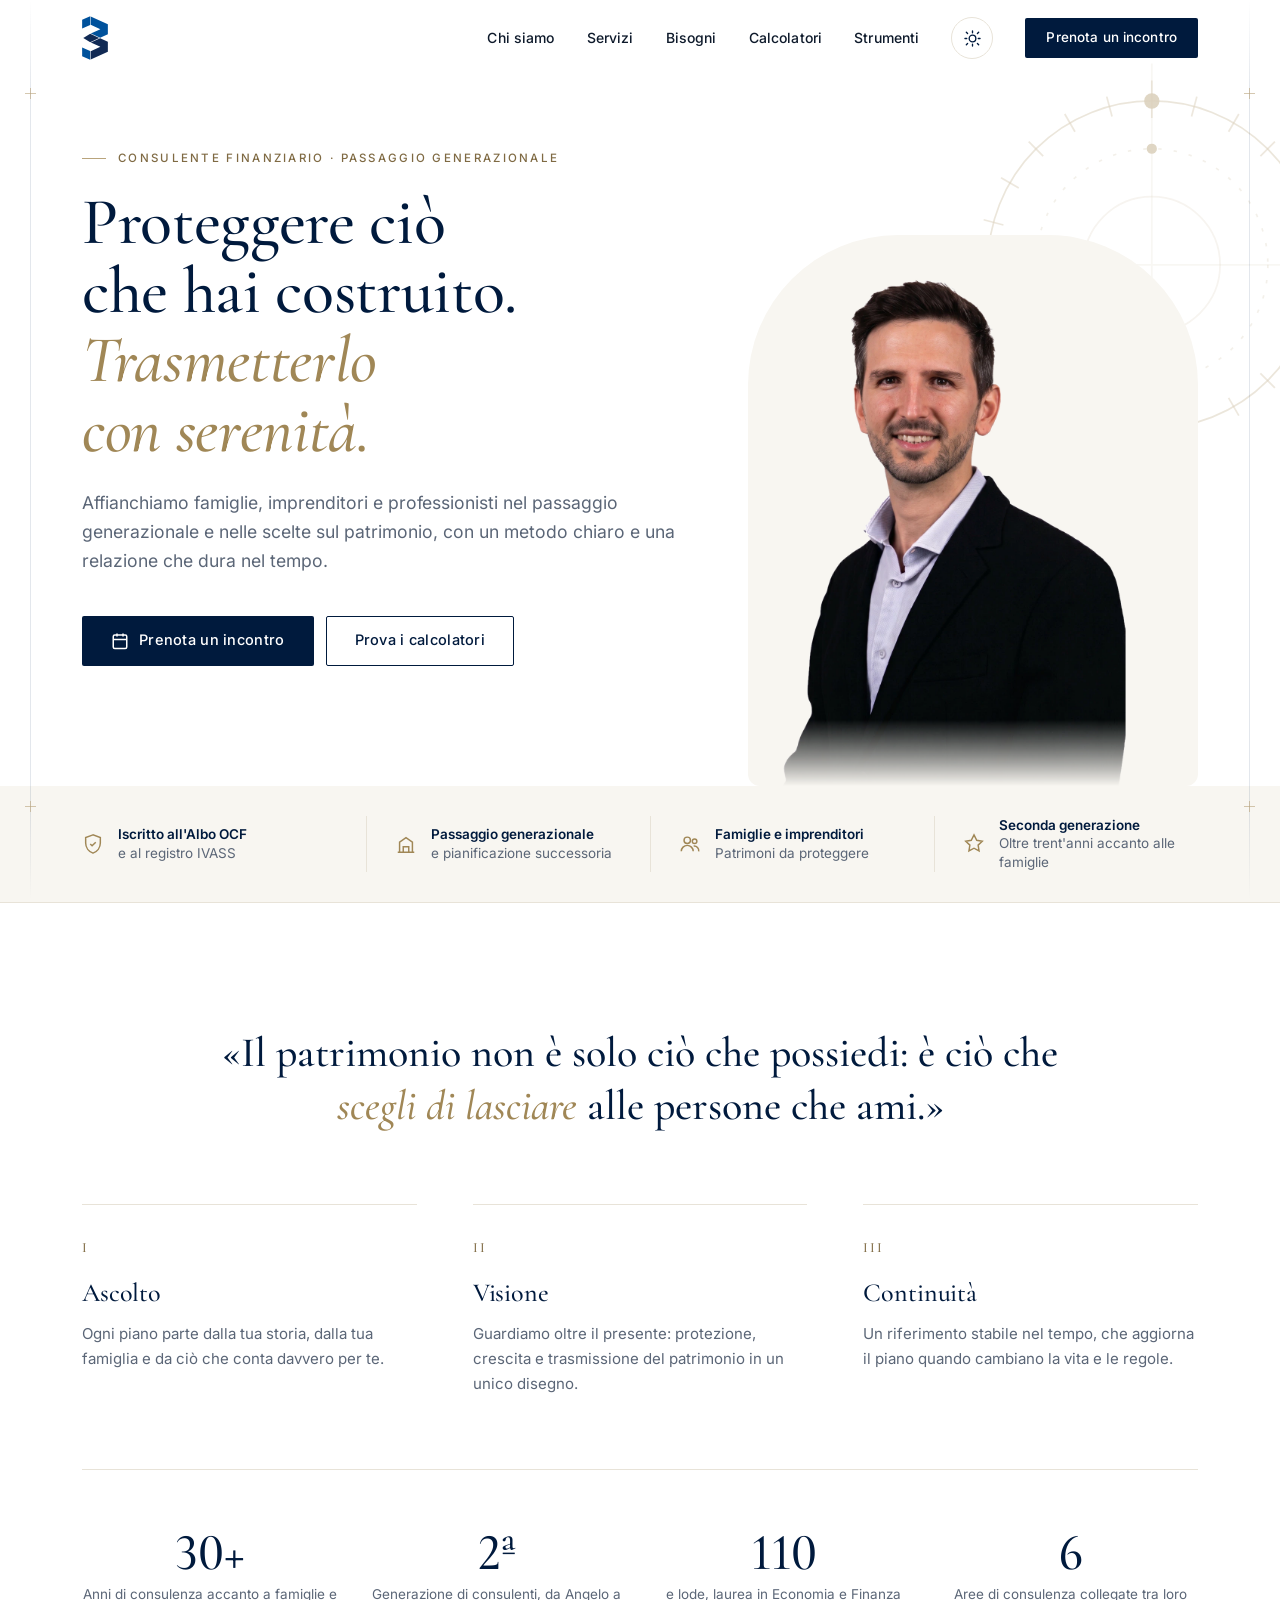
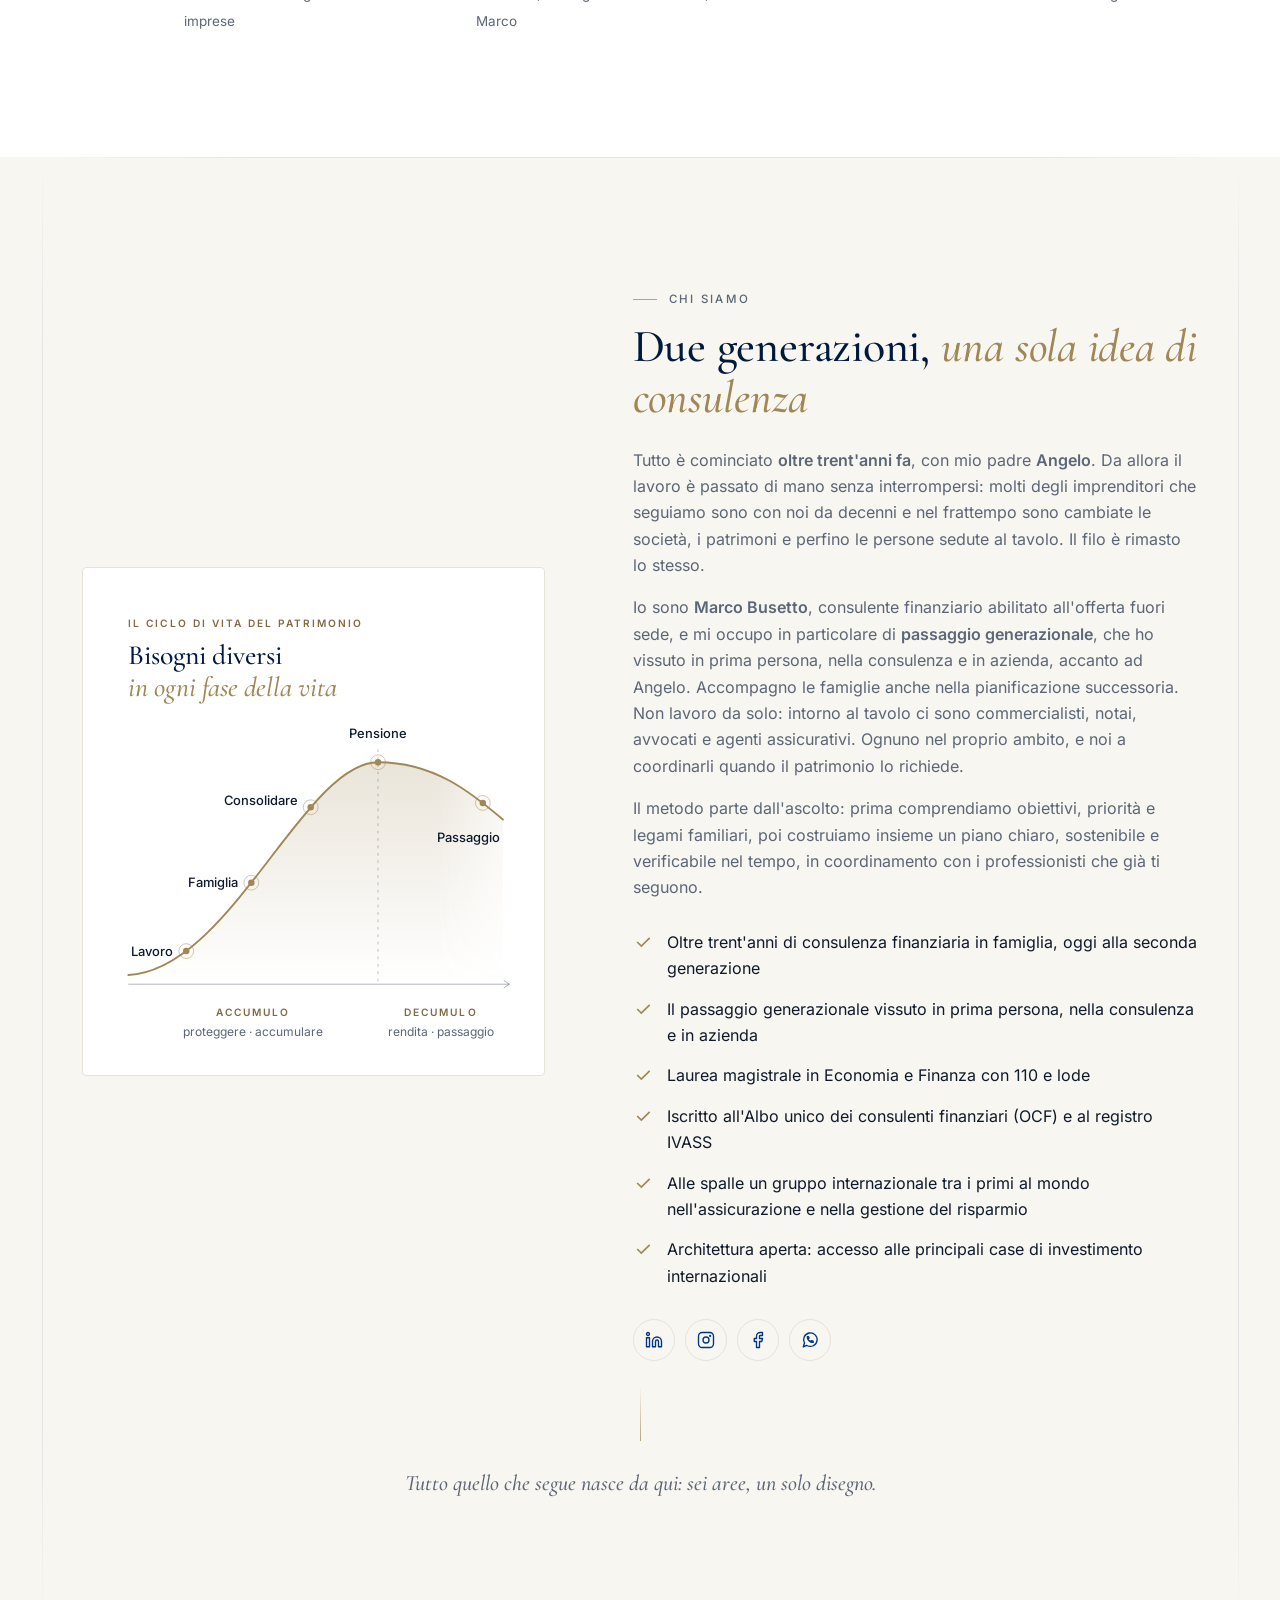
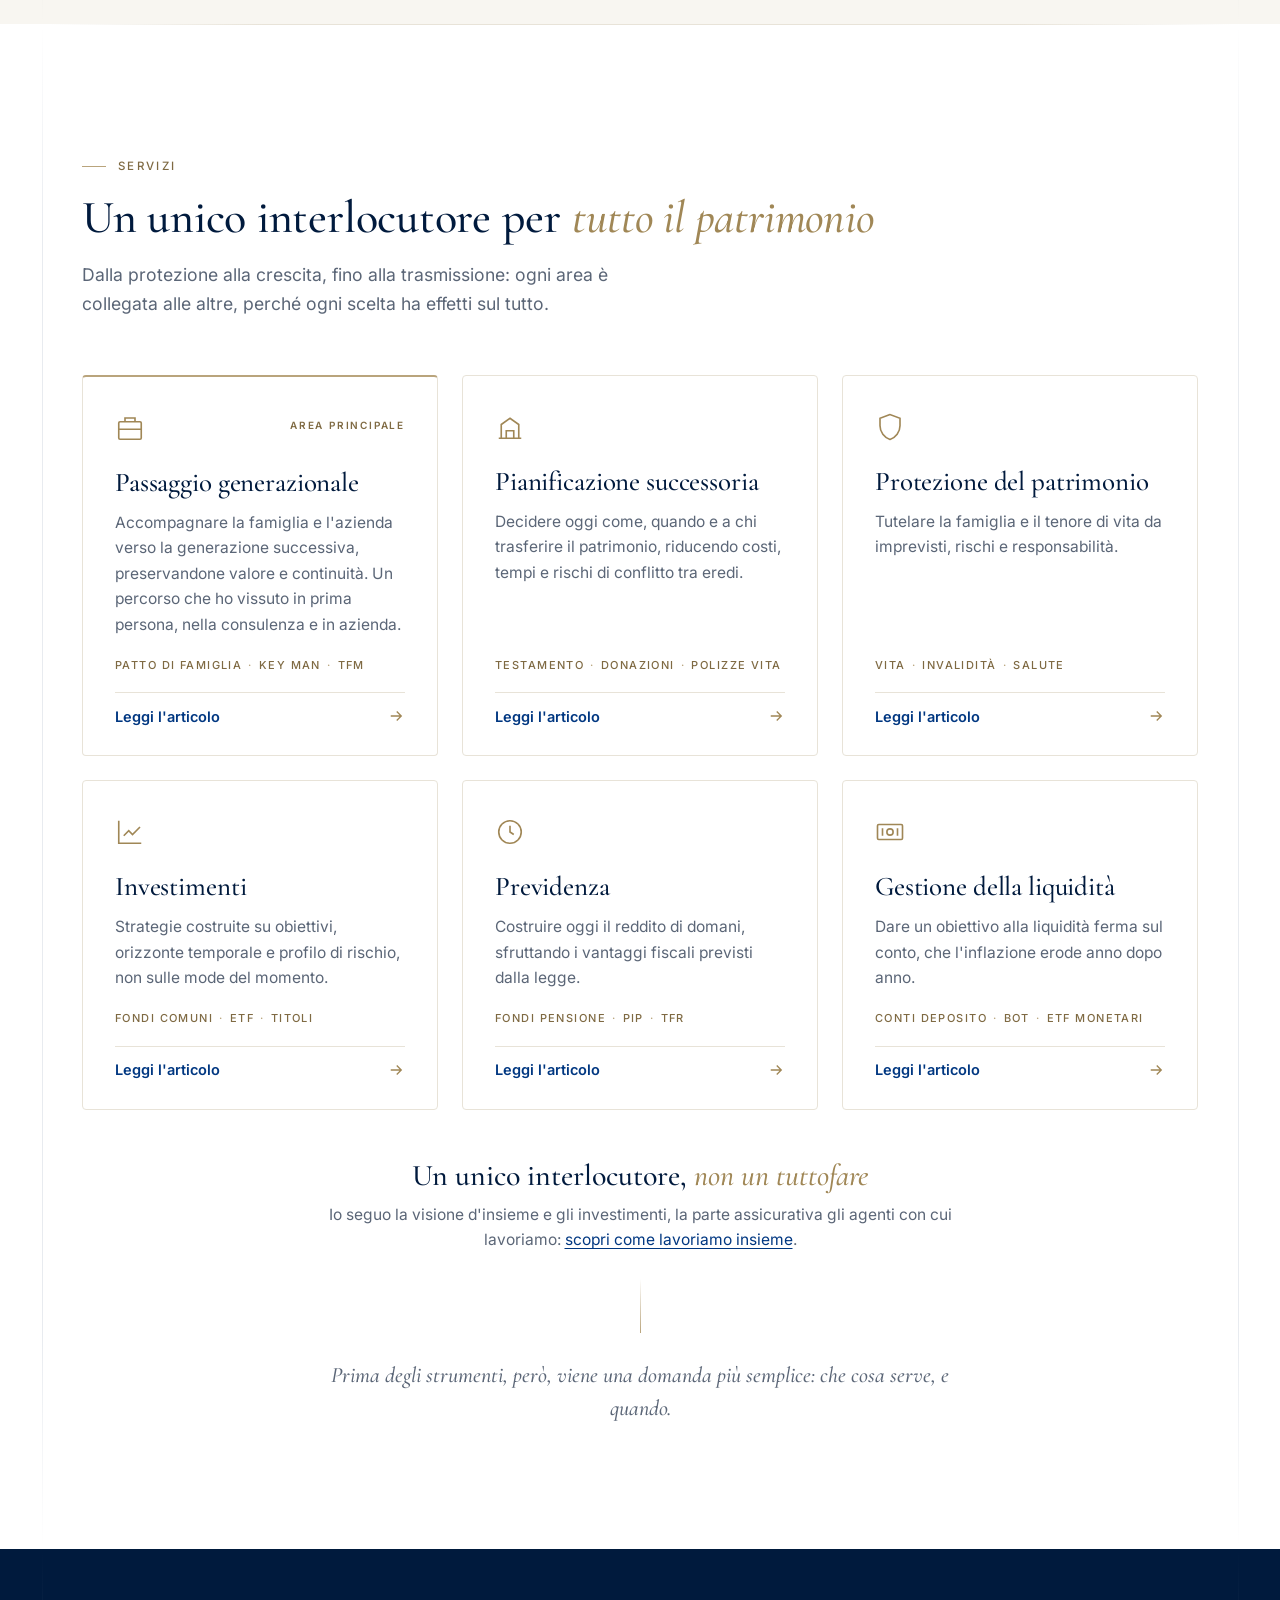
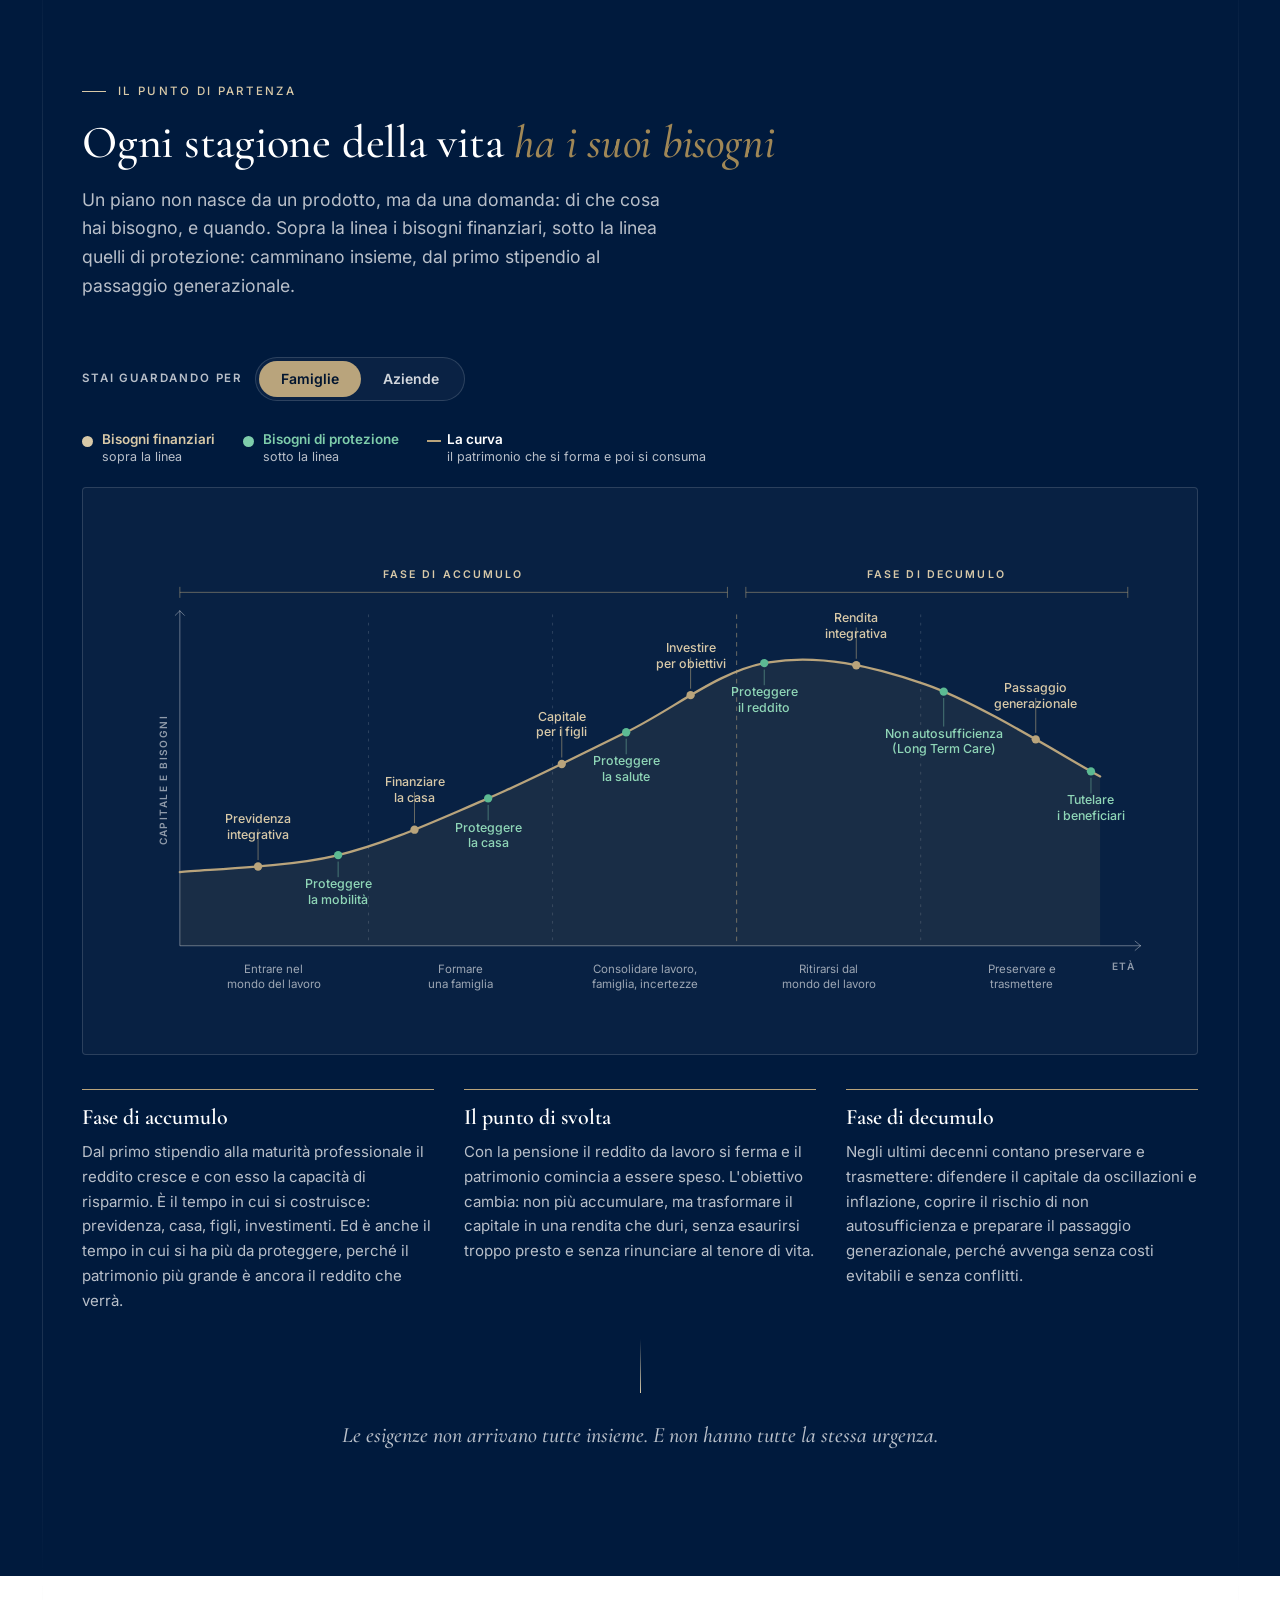
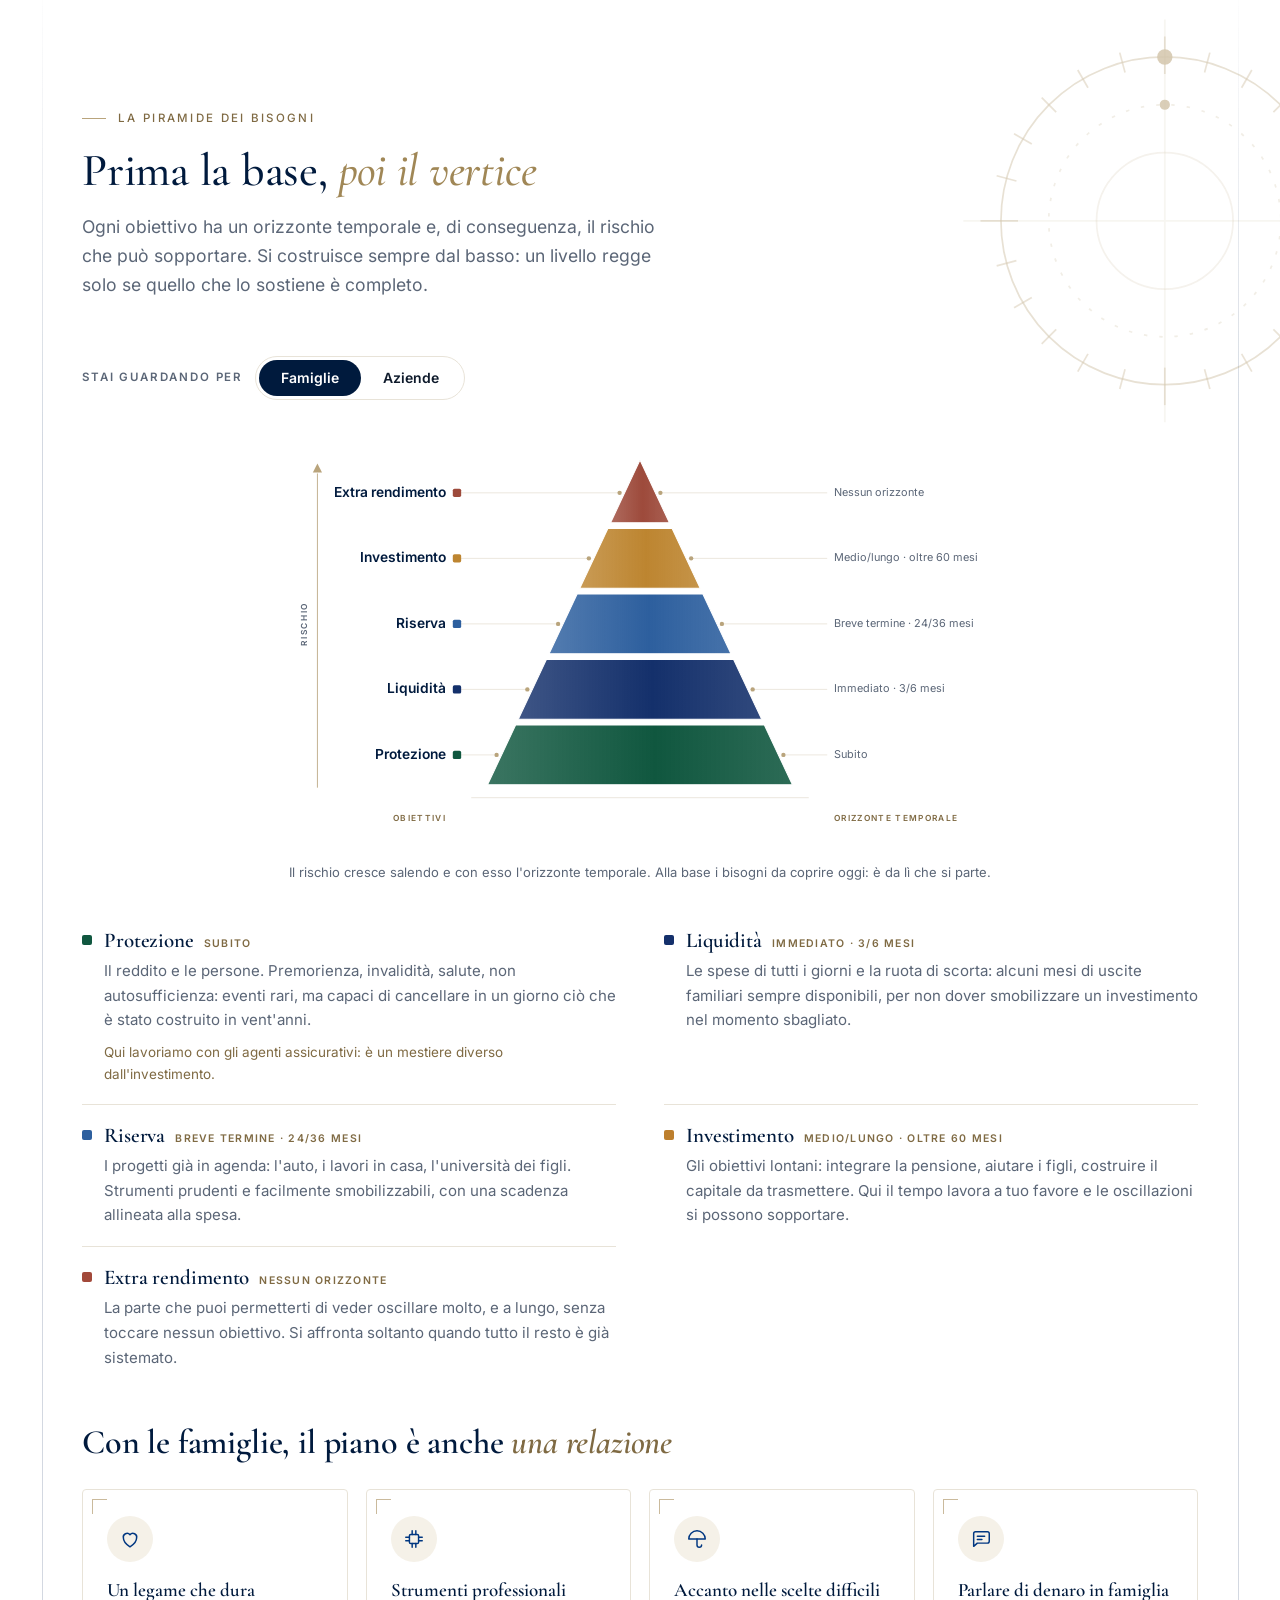
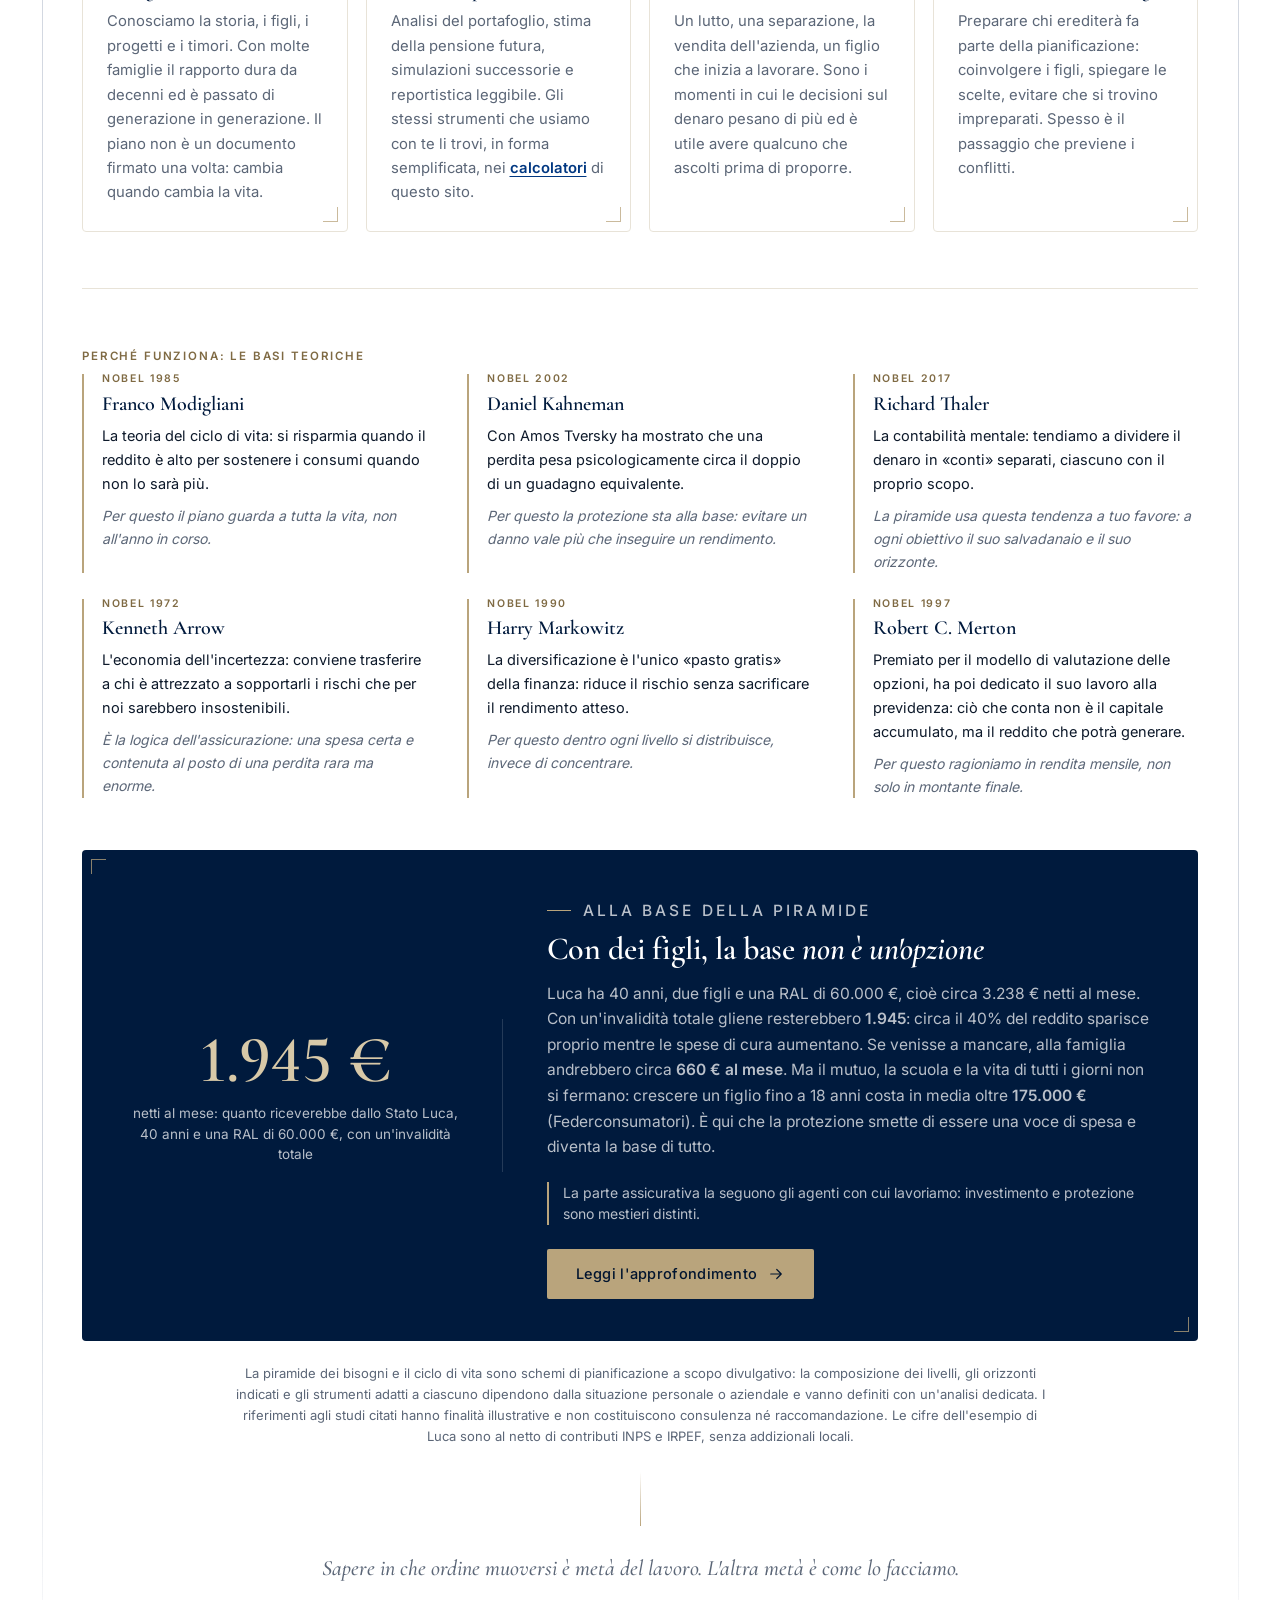
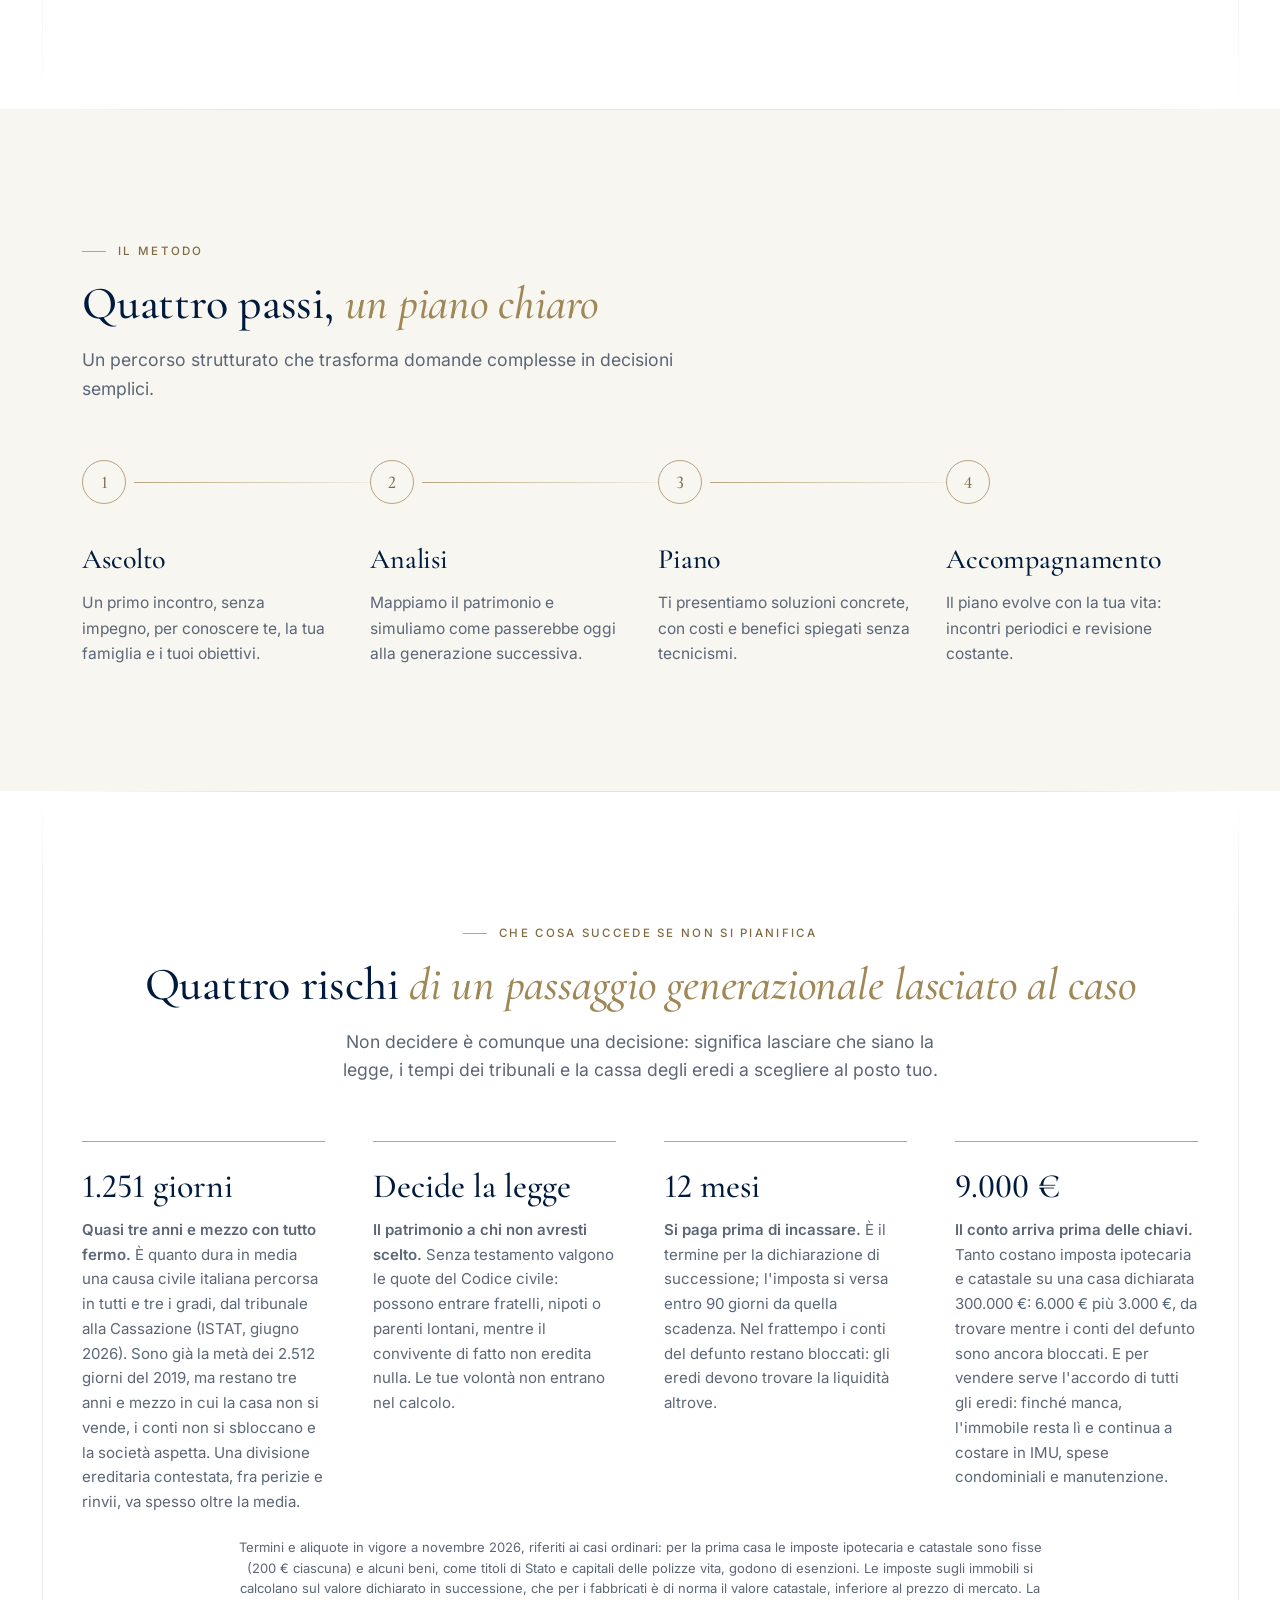
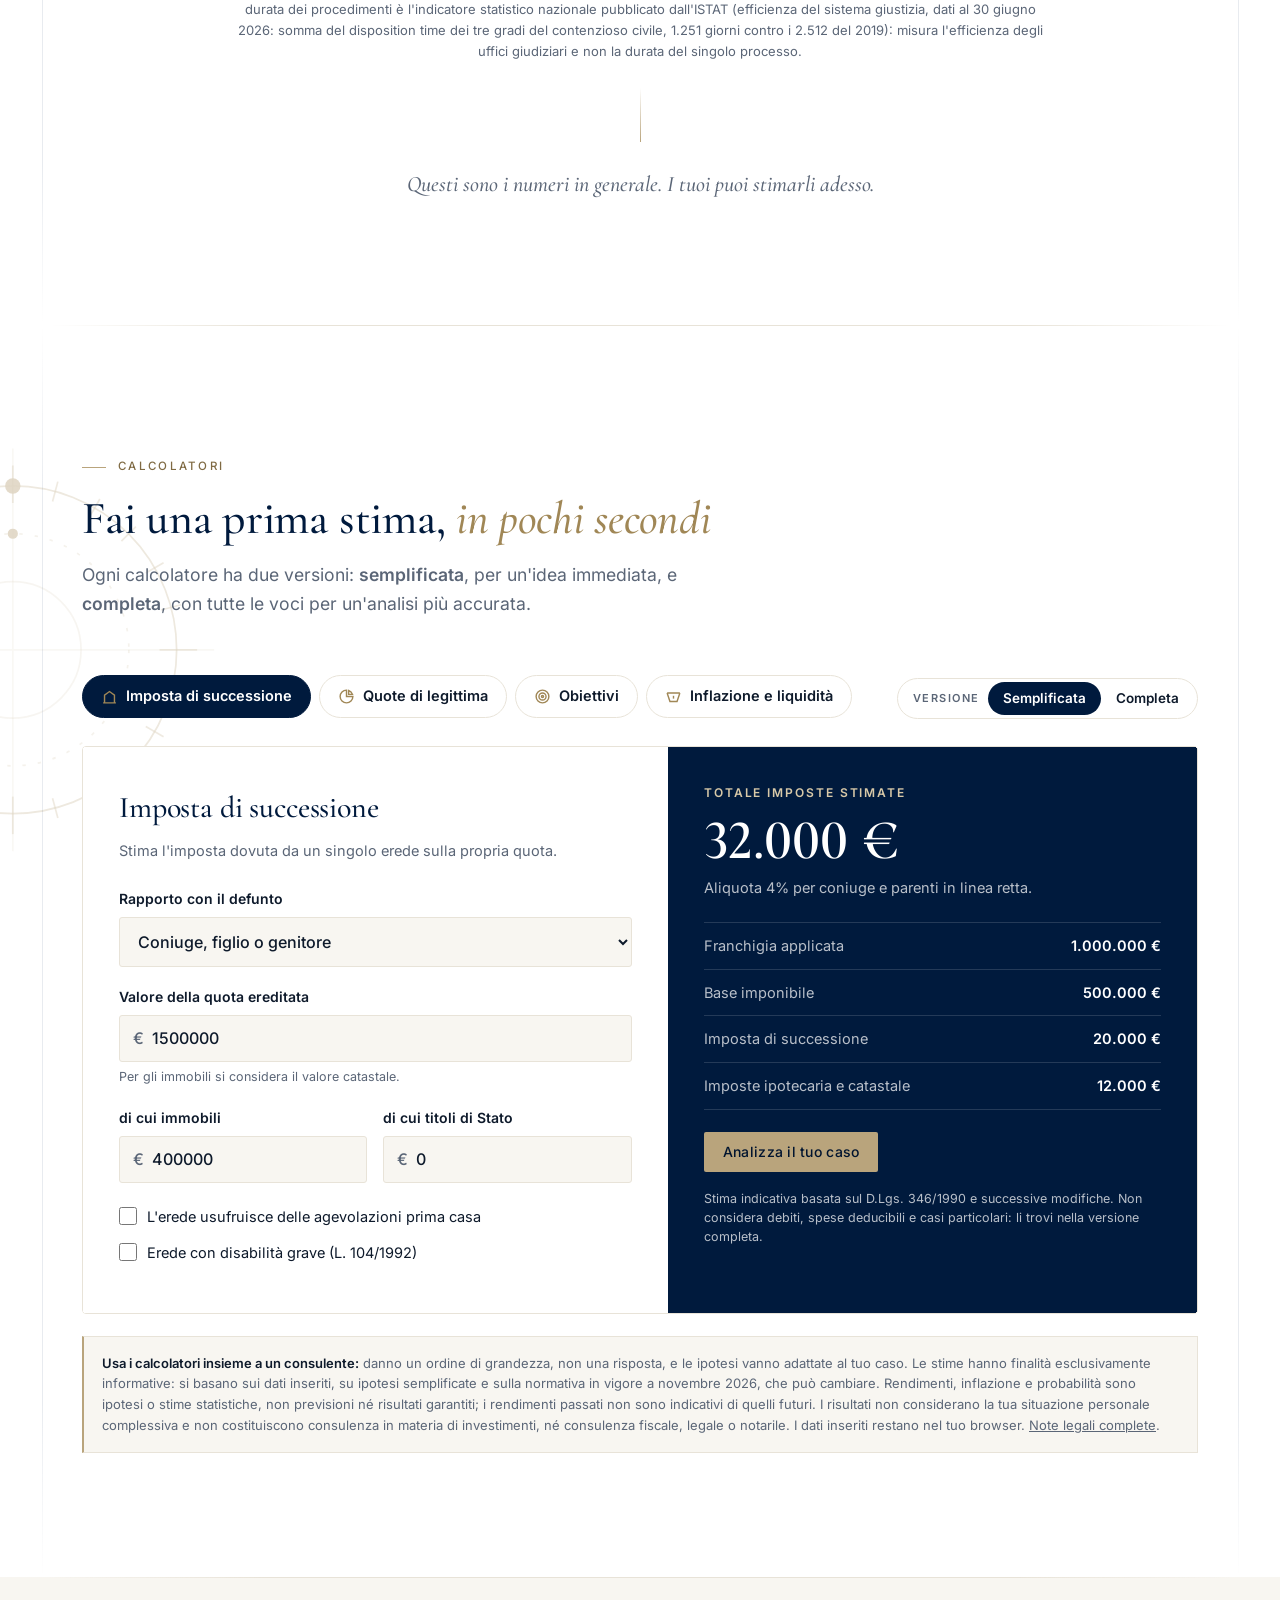
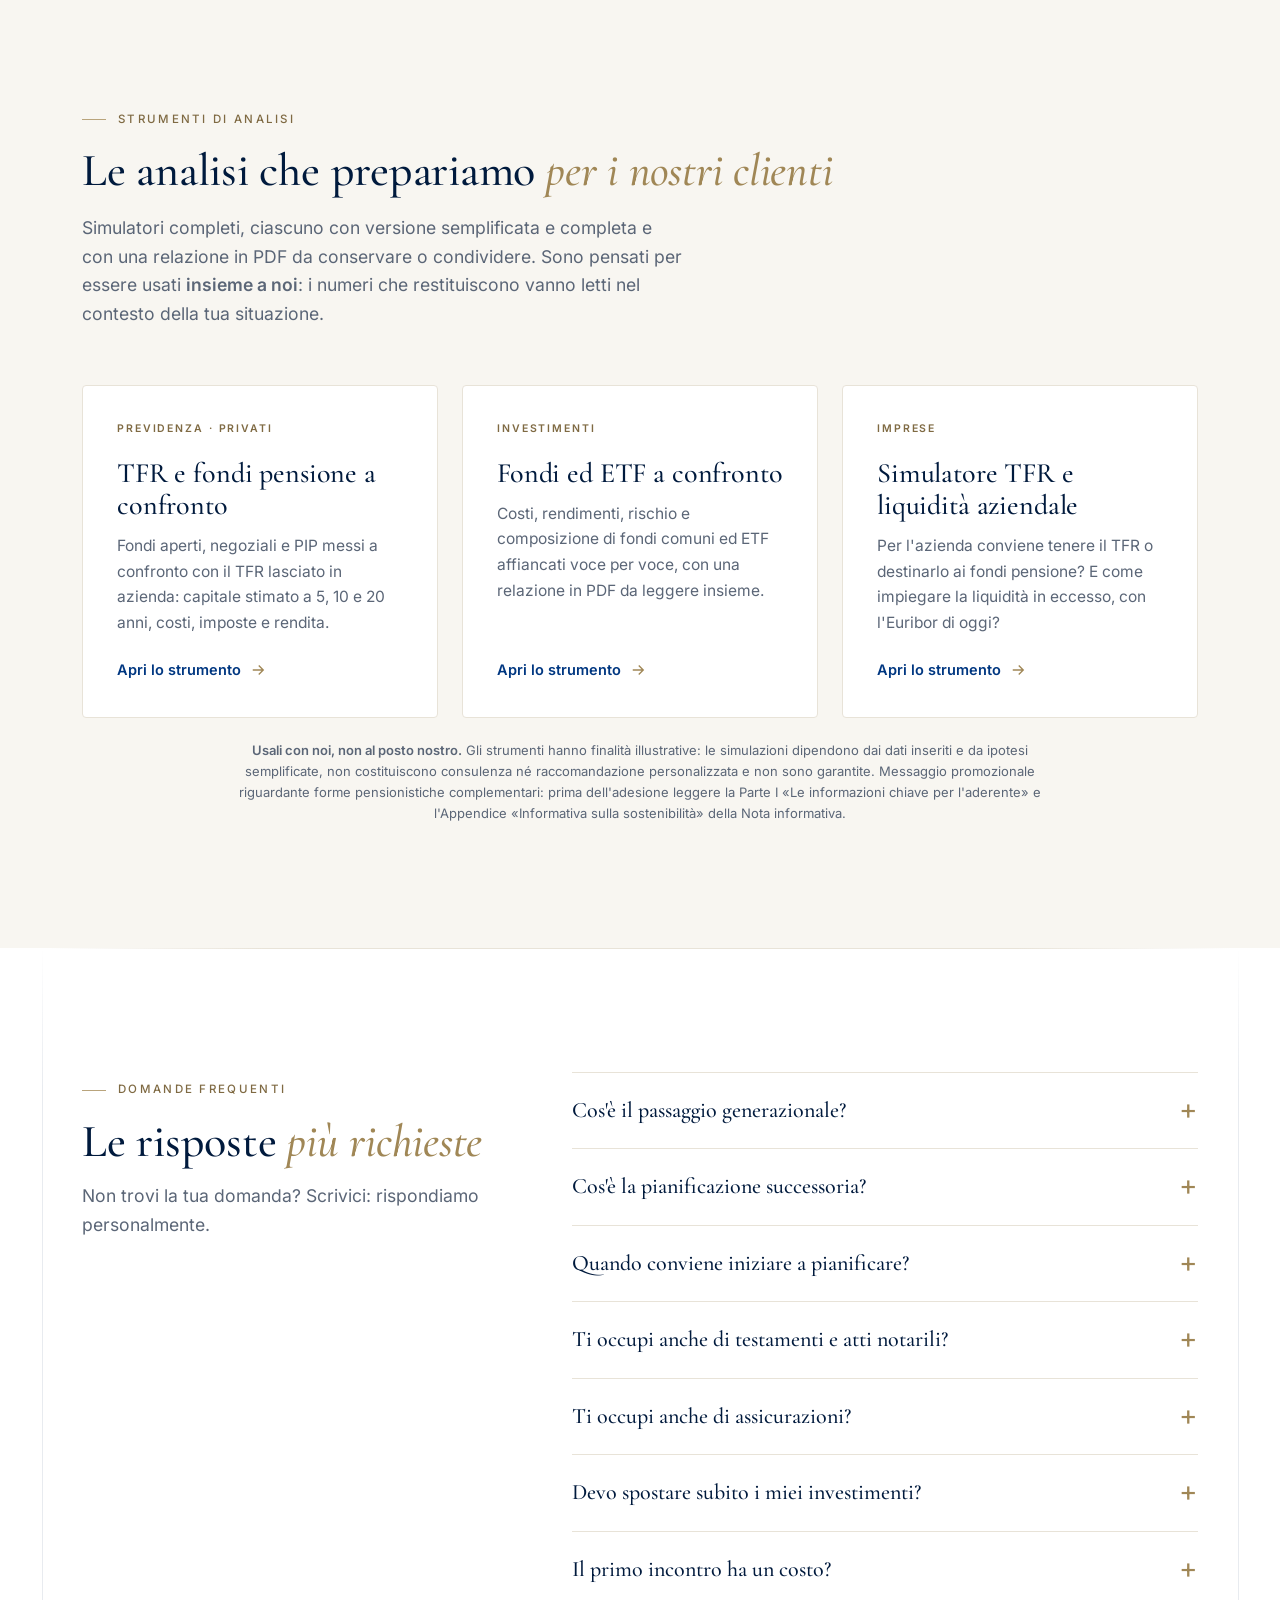
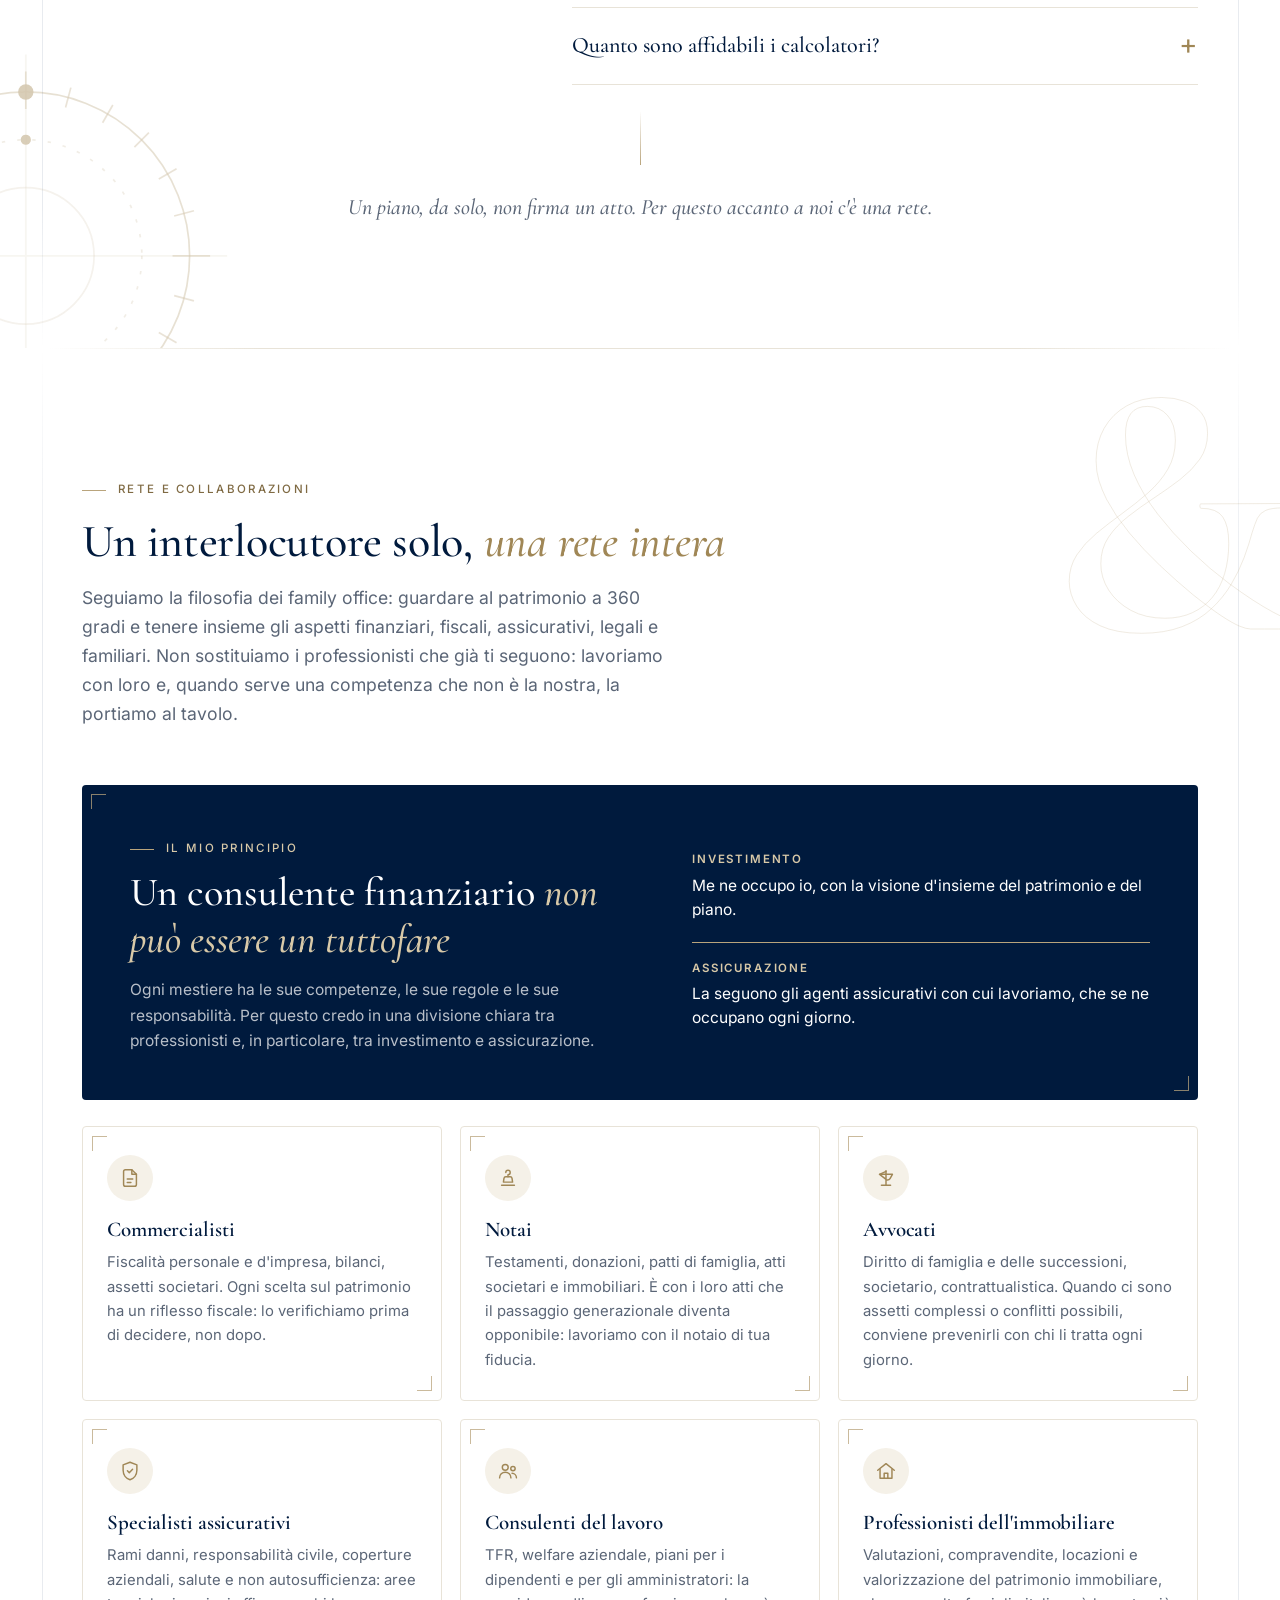
==== index.html @ cc87bdda "La piramide e il suo testo si accendono insieme Passando il puntatore su uno scalino, il testo corri" ====
<!doctype html>
<html lang="it">
<head>
<meta charset="utf-8">
<meta name="viewport" content="width=device-width, initial-scale=1, viewport-fit=cover">
<title>Marco Busetto · Consulente Finanziario a Venezia</title>
<meta name="description" content="Marco Busetto, consulente finanziario: passaggio generazionale, pianificazione successoria e protezione del patrimonio. Prova i calcolatori e fissa un primo incontro.">
<meta property="og:title" content="Marco Busetto · Consulente Finanziario">
<meta property="og:description" content="Passaggio generazionale, protezione del patrimonio e investimenti per famiglie e imprenditori.">
<meta property="og:type" content="website">
<meta property="og:url" content="https://marcobusetto.it/">
<meta property="og:site_name" content="Marco Busetto">
<meta property="og:locale" content="it_IT">
<meta property="og:image" content="https://marcobusetto.it/img/anteprima.jpg">
<meta property="og:image:type" content="image/jpeg">
<meta property="og:image:width" content="1200">
<meta property="og:image:height" content="630">
<meta property="og:image:alt" content="Marco Busetto, consulente finanziario: proteggere ciò che hai costruito, trasmetterlo con serenità.">
<meta name="twitter:card" content="summary_large_image">
<link rel="canonical" href="https://marcobusetto.it/">
<meta name="theme-color" content="#ffffff">
<script>
(function(){var d=document.documentElement,t=null;try{t=localStorage.getItem("mb-tema")}catch(e){}
if(t!=="chiaro"&&t!=="scuro"){t=window.matchMedia&&matchMedia("(prefers-color-scheme: dark)").matches?"scuro":"chiaro"}
if(t==="scuro"){d.setAttribute("data-theme","dark");
var m=document.querySelector('meta[name=theme-color]');if(m)m.content="#04122a"}})();
</script>
<link rel="icon" type="image/svg+xml" href="img/logo-b.svg">
<link rel="stylesheet" href="fonts/fonts.css">
<style>
:root{
  --navy-950:#00142f; --navy-900:#001a3d; --navy-800:#002456; --navy:#003781; --navy-500:#2f5fa8;
  /* oro tenue: --gold per linee e dettagli, --gold-deep per titoli e icone, --gold-ink per i testi piccoli */
  --gold:#b9a47c; --gold-2:#d8c9a8; --gold-deep:#a08756; --gold-ink:#7f6a43; --gold-soft:#f5f1e8;
  --ivory:#f8f6f1; --paper:#ffffff; --ink:#0e1a2b; --muted:#5b6677; --line:#e8e3d8;
  /* colori per il testo, così il tema scuro può ridefinirli in un punto solo */
  --head:#001a3d; --navy-l:#003781; --gold-d:#7f6a43; --ink-2:#3a4657;
  --on-dark:#ffffff; --on-dark-muted:rgba(255,255,255,.72); --line-dark:rgba(255,255,255,.14);
  --serif:"Cormorant Garamond",Georgia,"Times New Roman",serif;
  --sans:Inter,system-ui,-apple-system,"Segoe UI",Roboto,sans-serif;
  --r:4px; --shadow:0 1px 2px rgba(0,20,47,.04),0 16px 36px -24px rgba(0,20,47,.2);
  --wrap:1180px; --pad:16px;
}
@media (min-width:720px){:root{--pad:32px}}
*{box-sizing:border-box}
html{scroll-behavior:smooth;-webkit-text-size-adjust:100%}
body{margin:0;background:var(--paper);color:var(--ink);font:16px/1.65 var(--sans);overflow-x:hidden;-webkit-font-smoothing:antialiased}
img{max-width:100%;height:auto;display:block}
a{color:inherit}
.wrap{max-width:var(--wrap);margin:0 auto;padding:0 var(--pad)}
[hidden]{display:none!important}
.sr{position:absolute;width:1px;height:1px;overflow:hidden;clip:rect(0 0 0 0)}

/* ---------- type ---------- */
.eyebrow{display:inline-flex;align-items:center;gap:12px;font:500 11.5px/1 var(--sans);letter-spacing:.2em;text-transform:uppercase;color:var(--gold-ink);margin:0 0 20px}
.eyebrow::before{content:"";width:24px;height:1px;background:var(--gold)}
h1,h2,h3{font-family:var(--serif);font-weight:500;letter-spacing:-.005em;margin:0}
h2{font-size:clamp(32px,4.2vw,46px);line-height:1.1;color:var(--head)}
h2 em,h1 em{font-style:italic;font-weight:500;color:var(--gold-deep)}
.lead{font-size:17.5px;color:var(--muted);max-width:600px}
section{position:relative}
.sec{padding:80px 0}
@media (min-width:960px){.sec{padding:124px 0}}
.sec-head{margin-bottom:56px}
.sec-head.center{text-align:center}
.sec-head.center .lead{margin:18px auto 0}
.sec-head .lead{margin-top:18px}
@media (max-width:719px){.sec-head.center{text-align:left}.sec-head.center .lead{margin:18px 0 0}}

/* ---------- buttons ---------- */
.btn{display:inline-flex;align-items:center;justify-content:center;gap:10px;padding:15px 28px;border-radius:2px;
  font:500 14.5px/1 var(--sans);letter-spacing:.02em;text-decoration:none;cursor:pointer;border:1px solid transparent;transition:background .2s,color .2s,border-color .2s}
.btn svg{width:18px;height:18px}
.btn-gold{background:var(--gold);color:var(--navy-950)}
.btn-gold:hover{background:var(--gold-2)}
.btn-navy{background:var(--navy-900);color:#fff}
.btn-navy:hover{background:var(--navy)}
.btn-line{border-color:var(--navy-900);color:var(--head);background:transparent}
.btn-line:hover{background:var(--navy-900);color:#fff}

/* ---------- header ---------- */
.hdr{position:fixed;inset:0 0 auto;z-index:50;transition:background .3s,box-shadow .3s}
.hdr .wrap{display:flex;align-items:center;justify-content:space-between;height:76px}
.hdr.solid{background:rgba(255,255,255,.94);backdrop-filter:blur(12px);-webkit-backdrop-filter:blur(12px);box-shadow:0 1px 0 var(--line)}
.brand{display:inline-flex;align-items:center;text-decoration:none}
.brand img{display:block;height:44px;width:auto}
.nav{display:none;align-items:center;gap:32px}
.nav a{color:var(--ink);text-decoration:none;font-size:14px;font-weight:500;letter-spacing:.01em;transition:color .2s}
.nav a:hover{color:var(--gold-ink)}
.nav .btn{padding:12px 20px;font-size:13.5px;color:#fff}
.nav .btn:hover{color:#fff}
.menu-btn{width:44px;height:44px;border:1px solid var(--line);background:transparent;color:var(--head);border-radius:2px;display:grid;place-items:center;cursor:pointer}
@media (min-width:1024px){.nav{display:flex}.menu-btn{display:none}}
.mnav{position:fixed;inset:0;z-index:60;background:var(--paper);color:var(--ink);display:flex;flex-direction:column;padding:16px var(--pad) 40px;overflow-y:auto;
  transform:translateY(-100%);transition:transform .35s ease;visibility:hidden}
.mnav.open{transform:none;visibility:visible}
.mnav-top{display:flex;justify-content:space-between;align-items:center;gap:12px;height:56px;margin-bottom:24px}
.mnav-brand{margin-right:auto}
@media (max-height:760px){.mnav a.l{font-size:25px;padding:9px 0}}
.mnav a.l{display:block;font:500 30px/1.2 var(--serif);color:var(--head);text-decoration:none;padding:13px 0;border-bottom:1px solid var(--line)}
.mnav .btn{margin-top:28px}

/* ---------- hero ---------- */
.hero{background:var(--paper);overflow:hidden;padding-top:92px}
.hero-grid{position:relative;display:grid;gap:0;align-items:end}
.hero-text{padding:20px 0 56px;text-align:center}
.hero .eyebrow{justify-content:center;line-height:1.6}
.hero .eyebrow::before{display:none}
.hero h1{font-size:clamp(40px,5.6vw,66px);line-height:1.05;color:var(--head);margin:0 0 24px}
.hero h1 .ln{display:block;text-wrap:balance}
.hero .lead{margin:0 auto 34px}
.hero-ctas{display:flex;flex-direction:column;gap:12px}
.portrait{position:relative;justify-self:center;width:min(70%,278px);order:-1;background:var(--ivory);border-radius:96px 96px 10px 10px;overflow:hidden}
.portrait img{display:block;width:100%;height:auto;-webkit-mask-image:linear-gradient(#000 88%,transparent);mask-image:linear-gradient(#000 88%,transparent)}
@media (min-width:960px){
  .hero{padding-top:100px}
  .hero-grid{grid-template-columns:1.12fr .88fr;gap:56px}
  .hero-text{text-align:left;padding:40px 0 120px;align-self:center}
  .hero .lead{margin:0 0 40px}
  .hero .eyebrow{justify-content:flex-start}
  .hero .eyebrow::before{display:block}
  .hero-ctas{flex-direction:row}
  .portrait{order:0;width:100%;max-width:450px;justify-self:end;border-radius:150px 150px 12px 12px}
}
.trust{background:var(--ivory);border-bottom:1px solid var(--line)}
.trust ul{list-style:none;margin:0 auto;padding:24px var(--pad);display:grid;grid-template-columns:1fr 1fr;gap:20px}
.trust li{display:flex;align-items:center;gap:14px;font-size:13.5px;color:var(--muted);line-height:1.4}
.trust li b{display:block;color:var(--head);font-weight:600}
.trust svg{flex:none;width:22px;height:22px;color:var(--gold-deep)}
.trust a{text-decoration:none}
@media (min-width:960px){.trust ul{grid-template-columns:repeat(4,1fr);padding:30px var(--pad)}.trust li+li{border-left:1px solid var(--line);padding-left:28px}}

/* ---------- intro / pillars ---------- */
.intro{background:var(--paper)}
.quote{font:500 clamp(28px,3.6vw,42px)/1.25 var(--serif);color:var(--head);max-width:880px;margin:0 auto;text-align:center}
.quote em{color:var(--gold-deep);font-style:italic}
.pillars{display:grid;gap:0 56px;margin-top:72px}
.pillar{padding:28px 0 8px;border-top:1px solid var(--line)}
.pillar .n{font:500 14px/1 var(--serif);color:var(--gold-ink);letter-spacing:.14em}
.pillar h3{font-size:26px;color:var(--head);margin:12px 0 8px}
.pillar p{margin:0;color:var(--muted);font-size:15px}
@media (min-width:820px){.pillars{grid-template-columns:repeat(3,1fr)}}
.stats{display:grid;grid-template-columns:repeat(2,1fr);gap:32px;margin-top:64px;padding-top:56px;border-top:1px solid var(--line);text-align:center}
.stat b{display:block;font:500 clamp(38px,5vw,52px)/1.05 var(--serif);color:var(--head)}
.stat span{font-size:13.5px;color:var(--muted)}
@media (min-width:820px){.stats{grid-template-columns:repeat(4,1fr)}}

/* ---------- about ---------- */
#chi-sono{background:var(--ivory)}
.about-grid{display:grid;gap:56px;align-items:center}
.about-photo{position:relative;background:var(--paper);border:1px solid var(--line);border-radius:var(--r);overflow:hidden;aspect-ratio:4/4.4;max-width:480px;width:100%;margin:0 auto}
.about-text p{color:var(--muted);margin:0 0 16px}
.about-text h2{margin-bottom:24px}
.checks{list-style:none;padding:0;margin:28px 0 30px;display:grid;gap:14px}
.checks li{display:flex;gap:14px;align-items:flex-start}
.checks svg{flex:none;width:20px;height:20px;color:var(--gold-deep);margin-top:3px}
@media (min-width:960px){.about-grid{grid-template-columns:.9fr 1.1fr;gap:88px}}

/* ---------- services ---------- */
.svc-grid{display:grid;gap:24px}
@media (min-width:720px){.svc-grid{grid-template-columns:1fr 1fr}}
@media (min-width:1080px){.svc-grid{grid-template-columns:repeat(3,1fr)}}
.svc{position:relative;background:var(--paper);border:1px solid var(--line);border-radius:var(--r);padding:36px 32px 30px;display:flex;flex-direction:column}
.svc:hover{border-color:var(--gold);box-shadow:var(--shadow)}
.svc .ic{color:var(--gold-deep);margin-bottom:24px;line-height:0}
.svc .ic svg{width:30px;height:30px;stroke-width:1.3}
.svc h3{font-size:27px;line-height:1.15;color:var(--head);margin-bottom:12px}
.svc p{color:var(--muted);margin:0 0 18px;font-size:15.5px}
.svc.feat{border-top:2px solid var(--gold)}
.tag{position:absolute;top:40px;right:32px;font-size:10px;letter-spacing:.18em;text-transform:uppercase;font-weight:600;color:var(--gold-ink)}
.svc .kw{margin:auto 0 18px;font-size:11px;line-height:1.7;font-weight:500;letter-spacing:.13em;text-transform:uppercase;color:var(--gold-ink)}
.svc .kw span{white-space:nowrap}
.svc .kw i{font-style:normal;color:var(--gold);margin:0 .15em}
.svc .kw + .read{margin-top:0}

/* ---------- method ---------- */
.method{background:var(--ivory);overflow:hidden}
.steps{list-style:none;margin:0;padding:0;display:grid;gap:0;position:relative}
.step{position:relative;padding:0 0 40px 68px}
.step::before{content:"";position:absolute;left:21px;top:46px;bottom:0;width:1px;background:linear-gradient(var(--gold),rgba(185,164,124,.12))}
.step:last-child::before{display:none}
.step .num{position:absolute;left:0;top:0;width:44px;height:44px;border-radius:50%;border:1px solid var(--gold);display:grid;place-items:center;font:500 18px/1 var(--serif);color:var(--gold-ink);background:var(--ivory)}
.step h3{font-size:28px;color:var(--head);margin:4px 0 8px}
.step p{margin:0;color:var(--muted);font-size:15.5px}
@media (min-width:960px){
  .steps{grid-template-columns:repeat(4,1fr);gap:36px}
  .step{padding:72px 0 0}
  .step::before{left:52px;right:-36px;top:22px;bottom:auto;width:auto;height:1px;background:linear-gradient(90deg,var(--gold),rgba(185,164,124,.12))}
}

/* ---------- facts ---------- */
.facts{background:var(--paper)}
.fact-grid{display:grid;gap:36px}
@media (min-width:720px){.fact-grid{grid-template-columns:1fr 1fr;gap:44px 48px}}
@media (min-width:1080px){.fact-grid{grid-template-columns:repeat(4,1fr);gap:48px}}
.fact{padding:26px 0 0;border-top:1px solid var(--gold)}
.fact b{display:block;font:500 34px/1.1 var(--serif);color:var(--head);margin-bottom:12px}
.fact p{margin:0;color:var(--muted);font-size:15px}

/* ---------- calculators ---------- */
.tabs{display:flex;gap:8px;overflow-x:auto;padding-bottom:4px;margin-bottom:24px;scrollbar-width:none}
.tabs::-webkit-scrollbar{display:none}
.tab{flex:none;border:1px solid var(--line);background:var(--paper);color:var(--ink);padding:12px 18px;border-radius:999px;font:600 14.5px/1 var(--sans);cursor:pointer;display:inline-flex;gap:8px;align-items:center;transition:.2s}
.tab svg{width:17px;height:17px;color:var(--gold-deep)}
.tab[aria-selected="true"]{background:var(--navy-900);border-color:var(--navy-900);color:#fff}
.calc{display:none;border:1px solid var(--line);border-radius:var(--r);overflow:hidden}
.calc.on{display:grid}
@media (min-width:900px){.calc.on{grid-template-columns:1.05fr .95fr}}
.calc-in{padding:28px 22px;background:var(--paper)}
@media (min-width:720px){.calc-in{padding:36px}}
.calc-in h3{font-size:30px;color:var(--head);margin-bottom:6px}
.calc-in .hint{color:var(--muted);font-size:14.5px;margin:0 0 24px}
.field{margin-bottom:18px}
.field label{display:block;font-weight:600;font-size:14px;margin-bottom:7px}
.field small{display:block;color:var(--muted);font-size:12.5px;margin-top:5px}
.inp{position:relative}
.inp input,.field select{width:100%;font:500 16px/1.2 var(--sans);color:var(--ink);background:var(--ivory);border:1px solid var(--line);border-radius:3px;padding:13px 14px}
.inp input:focus,.field select:focus{outline:2px solid var(--navy-500);outline-offset:1px;background:#fff}
.inp.eur input{padding-left:32px}
.inp.eur::before{content:"€";position:absolute;left:14px;top:50%;transform:translateY(-50%);color:var(--muted);font-weight:500}
.inp.pct input{padding-right:34px}
.inp.pct::after{content:"%";position:absolute;right:14px;top:50%;transform:translateY(-50%);color:var(--muted)}
.row2{display:grid;gap:0 16px}
@media (min-width:520px){.row2{grid-template-columns:1fr 1fr}}
.chk{display:flex;gap:10px;align-items:flex-start;font-size:14.5px;margin:4px 0 12px;cursor:pointer}
.chk input{width:18px;height:18px;margin:2px 0 0;accent-color:var(--navy-l)}
.chk.off{opacity:.45;pointer-events:none}
.calc-out{background:var(--navy-900);color:#fff;padding:28px 22px;position:relative;overflow:hidden}
@media (min-width:720px){.calc-out{padding:36px}}
.out-label{font-size:12px;letter-spacing:.16em;text-transform:uppercase;color:var(--gold-2);font-weight:600}
.big{font:600 clamp(40px,5vw,56px)/1.05 var(--serif);margin:8px 0 6px}
.out-sub{color:var(--on-dark-muted);font-size:14.5px;margin:0 0 22px}
.rows{border-top:1px solid var(--line-dark)}
.rows div{display:flex;justify-content:space-between;gap:16px;padding:11px 0;border-bottom:1px solid var(--line-dark);font-size:14.5px}
.rows span{color:var(--on-dark-muted)}
.rows b{font-weight:600;text-align:right}
.rows .hl b{color:var(--gold-2)}
.note{font-size:12.5px;color:var(--on-dark-muted);margin:18px 0 0;line-height:1.5}
.bar{display:flex;height:14px;border-radius:2px;overflow:hidden;margin:20px 0 14px;background:rgba(255,255,255,.08)}
.bar i{display:block;height:100%}
.legend{display:grid;gap:8px;font-size:14px}
.legend div{display:flex;align-items:center;gap:10px}
.legend i{width:10px;height:10px;border-radius:2px;flex:none}
.legend span{flex:1;color:var(--on-dark-muted)}
.chart{width:100%;height:auto;margin:6px 0 14px}
.calc-cta{display:flex;flex-wrap:wrap;gap:10px;margin-top:22px}
.calc-cta .btn{padding:12px 18px;font-size:14px}
.disclaimer{margin-top:18px;font-size:13px;color:var(--muted);text-align:center}

/* ---------- calculators: version switch & complete version ---------- */
.calc-top{display:flex;flex-wrap:wrap;align-items:center;justify-content:space-between;gap:14px 20px;margin-bottom:24px}
.calc-top .tabs{margin-bottom:0;flex:1 1 auto;min-width:0}
.modo{flex:none;display:inline-flex;align-items:center;border:1px solid var(--line);border-radius:999px;padding:3px;background:var(--paper)}
.modo span{padding:0 8px 0 12px;font:600 11px/1 var(--sans);letter-spacing:.14em;text-transform:uppercase;color:var(--muted)}
.modo button{font:600 13.5px/1 var(--sans);border:0;background:transparent;color:var(--ink);padding:10px 15px;border-radius:999px;cursor:pointer;transition:background .2s,color .2s}
.modo button[aria-pressed="true"]{background:var(--navy-900);color:#fff}
@media (max-width:560px){.modo{width:100%}.modo button{flex:1}}
[data-cm="s"] .only-c,[data-cm="c"] .only-s{display:none!important}
.grp-t{margin:24px 0 14px;padding-top:18px;border-top:1px solid var(--line);font:600 11.5px/1 var(--sans);letter-spacing:.16em;text-transform:uppercase;color:var(--gold-ink)}
.row3{display:grid;gap:0 12px;grid-template-columns:repeat(3,minmax(0,1fr));align-items:end}
.row3 label{font-size:13px}
.heirs{display:grid;gap:6px;margin:4px 0 6px}
.heir{display:grid;grid-template-columns:minmax(0,1fr) 116px 54px;gap:10px;align-items:center;font-size:14.5px}
.heir.h{font:600 10.5px/1.2 var(--sans);letter-spacing:.1em;text-transform:uppercase;color:var(--muted)}
.heir.h span:nth-child(n+2){text-align:center}
.heir .inp.pct input{padding:10px 28px 10px 8px;text-align:right;font-size:15px}
.heir .inp.pct input:disabled{color:var(--ink);opacity:1;background:#efebe3}
.heir select{width:100%;font:500 14px/1.2 var(--sans);color:var(--ink);background:var(--ivory);border:1px solid var(--line);border-radius:3px;padding:9px 8px}
.heir .dis{display:flex;justify-content:center}
.heir .dis input{width:18px;height:18px;accent-color:var(--navy-l)}
.heirs .sum{font-size:13px;color:var(--muted);text-align:right;padding-right:64px}
.heirs .sum.bad{color:#a5422f;font-weight:600}
.heirs .none{font-size:14px;color:var(--muted);margin:4px 0}
.htab{margin-top:18px;overflow-x:auto}
.htab table{width:100%;border-collapse:collapse;font-size:13.5px;font-variant-numeric:tabular-nums}
.htab caption{text-align:left;font:600 11px/1.2 var(--sans);letter-spacing:.14em;text-transform:uppercase;color:var(--gold-2);padding-bottom:8px}
.htab th{font:600 10.5px/1.25 var(--sans);letter-spacing:.06em;text-transform:uppercase;color:var(--on-dark-muted);text-align:right;padding:6px 6px;border-bottom:1px solid var(--line-dark);white-space:nowrap}
.htab td{padding:8px 6px;text-align:right;border-bottom:1px solid var(--line-dark);white-space:nowrap}
.htab th:first-child,.htab td:first-child{text-align:left;padding-left:0;white-space:normal}
.htab td:last-child,.htab th:last-child{padding-right:0}
.htab tr.tot td{font-weight:600;color:var(--gold-2);border-bottom:0}
.htab tr.cur td{color:var(--gold-2);font-weight:600}
.htab small{display:block;color:var(--on-dark-muted);font-size:11.5px;font-weight:400}
details.yt{margin-top:16px;border-top:1px solid var(--line-dark)}
details.yt summary{cursor:pointer;list-style:none;padding:12px 0 0;font:600 13px/1 var(--sans);color:var(--gold-2);display:flex;justify-content:space-between}
details.yt summary::-webkit-details-marker{display:none}
details.yt summary::after{content:"+";font-size:18px;line-height:.7}
details.yt[open] summary::after{content:"–"}
details.yt .htab{max-height:300px;overflow:auto;margin-top:8px}
.cwarn{margin-top:16px;padding:11px 13px;border-left:2px solid var(--gold);background:rgba(185,164,124,.12);font-size:13.5px;line-height:1.5;color:#f4ecdc}
.cwarn+.cwarn{margin-top:8px}

/* ---------- obiettivi, spiegazioni e soluzioni ---------- */
.goal{border-top:1px solid var(--line);padding-top:4px;margin-top:10px}
#goal-0{border-top:0;padding-top:0;margin-top:0}
.goal-on{margin:16px 0 12px;font-size:15px}
.goal.off .goal-f{opacity:.4;pointer-events:none}
.legend.lg-row{display:flex;flex-wrap:wrap;gap:6px 20px;margin:0 0 14px;font-size:13px;color:var(--on-dark-muted)}
.legend.lg-row div{gap:8px}
.legend.lg-row i{width:16px;height:10px;border-radius:2px}
.tnote{margin:8px 0 0;font-size:12px;color:var(--on-dark-muted);white-space:normal}
.sol{margin-top:22px;padding:20px 18px 14px;border:1px solid rgba(185,164,124,.55);background:rgba(185,164,124,.08);border-radius:3px}
.sol:empty{display:none}
.sol p{margin:0 0 12px;font-size:14.5px;line-height:1.55;color:#f4ecdc}
.sol b{color:#fff}
.sol .sol-t{font:600 11.5px/1 var(--sans);letter-spacing:.16em;text-transform:uppercase;color:var(--gold-2);margin-bottom:12px}
.sol .rows{margin-bottom:10px}
.sol .sol-n{font-size:12.5px;color:var(--on-dark-muted);margin:0}
.calc-x{grid-column:1/-1;background:var(--ivory);border-top:1px solid var(--line);padding:30px 22px 26px}
@media (min-width:720px){.calc-x{padding:40px 36px 32px}}
.cx-cols{display:grid;gap:26px}
@media (min-width:900px){.cx-cols{grid-template-columns:repeat(3,1fr);gap:36px}}
.cx-cols h4{font:600 22px/1.2 var(--serif);color:var(--head);margin:0 0 10px;padding-top:14px;border-top:1px solid var(--gold)}
.cx-cols p{margin:0;font-size:15px;color:var(--ink-2)}
.cx-cols b{color:var(--head)}
.xnotes-t{margin:32px 0 12px;font:600 11.5px/1 var(--sans);letter-spacing:.16em;text-transform:uppercase;color:var(--gold-ink)}
.xnotes{margin:0;padding-left:20px;display:grid;gap:8px;font-size:13.5px;line-height:1.55;color:var(--muted)}
.xnotes li::marker{color:var(--gold-ink);font-weight:600}
.xnotes b{color:var(--ink)}

/* cifre allineate (non in stile antico) per gli importi grandi */
.big,.stat b,.fact b,.step .num,.step::after,.quote,.svc h3,.r-hero h2{font-variant-numeric:lining-nums}

/* ---------- avvertenze ---------- */
.stats-note{margin:18px 0 0;text-align:center;font-size:12.5px;color:var(--muted)}
.sec-note{margin:22px auto 0;max-width:820px;text-align:center;font-size:13px;line-height:1.6;color:var(--muted)}
.calc-disc{margin-top:22px;padding:16px 18px;border:1px solid var(--line);border-left:2px solid var(--gold);background:var(--ivory);font-size:13px;line-height:1.6;color:var(--muted)}
.calc-disc p{margin:0}
.calc-disc b{color:var(--ink)}
.consent{font-size:13px;line-height:1.5;color:var(--muted);margin:4px 0 14px}
.consent a{color:var(--navy-l)}
.ftr .legal p.k{color:var(--ink)}
.legal-links{display:flex;flex-wrap:wrap;gap:6px 18px;padding-top:6px}
.legal-links a{color:var(--navy-l);text-decoration:underline;text-decoration-color:var(--gold);text-underline-offset:3px}

/* ---------- articoli e post ---------- */
.posts-sec{background:var(--ivory)}
.post-filters{display:flex;flex-wrap:wrap;gap:8px;margin:-20px 0 28px}
.post-filters button{font:500 13.5px/1 var(--sans);padding:10px 18px;border-radius:999px;border:1px solid var(--line);background:var(--paper);color:var(--ink);cursor:pointer;transition:background .2s,color .2s,border-color .2s}
.post-filters button:hover{border-color:var(--gold)}
.post-filters button[aria-pressed="true"]{background:var(--navy-900);border-color:var(--navy-900);color:#fff}
.post-grid{display:grid;gap:24px}
@media (min-width:760px){.post-grid{grid-template-columns:repeat(2,1fr)}}
@media (min-width:1080px){.post-grid{grid-template-columns:repeat(3,1fr)}}
.post{display:flex;flex-direction:column;background:var(--paper);color:var(--ink);border:1px solid var(--line);border-radius:var(--r);overflow:hidden}
.post-cover{position:relative;min-height:190px;background:var(--gold-soft);color:var(--head);padding:28px;display:flex;flex-direction:column;justify-content:flex-end;overflow:hidden}
.post-cover img{position:absolute;inset:0;width:100%;height:100%;object-fit:cover}
.post-ic{position:absolute;top:26px;right:26px;width:46px;height:46px;border-radius:50%;border:1px solid var(--gold);display:grid;place-items:center;color:var(--gold-ink)}
.post-ic svg{width:22px;height:22px}
.post-k{position:relative;font:600 11px/1 var(--sans);letter-spacing:.18em;text-transform:uppercase;color:var(--gold-ink)}
.post-num{position:relative;font:500 64px/1 var(--serif);font-variant-numeric:lining-nums;color:var(--head);margin-top:10px}
.post-num small{display:block;font:400 14px/1.45 var(--sans);color:var(--muted);margin-top:8px;max-width:300px}
.post-b{display:flex;flex-direction:column;flex:1;padding:28px 28px 26px}
.post-meta{margin:0 0 10px;font-size:12.5px;letter-spacing:.04em;color:var(--muted)}
.post h3{font-size:27px;line-height:1.15;color:var(--head);margin:0 0 10px}
.post-b>p:not(.post-meta){margin:0 0 22px;color:var(--muted);font-size:15.5px}
.post .read{margin-top:auto;display:inline-flex;align-items:center;gap:8px;align-self:flex-start;padding:0;border:0;background:none;font:600 14.5px/1.2 var(--sans);color:var(--navy-l);text-decoration:none;cursor:pointer}
.post .read svg{width:18px;height:18px;color:var(--gold-deep);transition:transform .25s}
.post .read:hover svg{transform:translateX(5px)}
@media (min-width:1080px){
  .post.feat{grid-column:1/-1;flex-direction:row}
  .post.feat .post-cover{flex:0 0 46%;min-height:340px;padding:44px}
  .post.feat .post-b{padding:44px 48px;justify-content:center}
  .post.feat h3{font-size:38px}
  .post.feat .post-num{font-size:96px}
}
.post.follow{background:transparent;border:1px solid var(--line);color:var(--ink);justify-content:center;padding:32px 30px}
.post.follow h3{color:var(--head);font-size:26px}
.post.follow p{margin:0 0 18px;color:var(--muted);font-size:15px}
.post.follow .social{margin-top:0}
@media (min-width:1080px){.post.follow.wide{grid-column:1/-1;flex-direction:row;align-items:center;justify-content:space-between;gap:24px}.post.follow.wide p{margin:6px 0 0}}
/* elementi dentro gli articoli */
.r-stats{display:grid;grid-template-columns:repeat(auto-fit,minmax(150px,1fr));gap:1px;margin:30px 0;background:var(--line);border:1px solid var(--line)}
.r-stats div{background:var(--paper);padding:20px 14px;text-align:center}
.r-stats b{display:block;font:600 40px/1 var(--serif);font-variant-numeric:lining-nums;color:var(--navy-l)}
.r-stats span{display:block;margin-top:8px;font-size:13.5px;line-height:1.4;color:var(--muted)}
.r-cta{margin:34px 0 18px;padding:26px 26px 28px;background:var(--navy-900);color:#fff;border-radius:3px}
.r-cta p{margin:0 0 18px;color:#e9eef5}
.r-body .r-cta strong{color:var(--gold-2)}
.r-body .r-cta .btn{text-decoration:none;color:var(--navy-950)}
.r-body blockquote{font-variant-numeric:lining-nums}
.r-cta .btn{font-size:15px}

/* ---------- tools (pagine di analisi) ---------- */
.tools-sec{background:var(--ivory)}
.tool-grid{display:grid;gap:24px}
@media (min-width:820px){.tool-grid{grid-template-columns:repeat(2,1fr)}}
@media (min-width:1120px){.tool-grid{grid-template-columns:repeat(3,1fr)}}
.tool{display:flex;flex-direction:column;padding:38px 34px;background:var(--paper);border:1px solid var(--line);border-radius:var(--r);text-decoration:none;color:var(--ink);transition:border-color .25s,box-shadow .25s}
.tool:hover{border-color:var(--gold);box-shadow:var(--shadow)}
.tool-tag{align-self:flex-start;font:600 10.5px/1 var(--sans);letter-spacing:.18em;text-transform:uppercase;color:var(--gold-ink);margin-bottom:22px}
.tool h3{font-size:28px;line-height:1.15;color:var(--head);margin-bottom:12px}
.tool p{margin:0 0 26px;color:var(--muted);font-size:15.5px}
.tool-go{margin-top:auto;display:inline-flex;align-items:center;gap:8px;font:600 14.5px/1 var(--sans);color:var(--navy-l)}
.tool-go svg{width:18px;height:18px;color:var(--gold-deep);transition:transform .25s}
.tool:hover .tool-go svg{transform:translateX(5px)}

/* ---------- faq ---------- */
.faq-grid{display:grid;gap:36px}
@media (min-width:960px){.faq-grid{grid-template-columns:.8fr 1.2fr;gap:72px}}
.acc details{border-bottom:1px solid var(--line)}
.acc details:first-child{border-top:1px solid var(--line)}
.acc summary{cursor:pointer;list-style:none;padding:24px 0;display:flex;justify-content:space-between;gap:20px;font:500 22px/1.25 var(--serif);color:var(--head)}
.acc summary::-webkit-details-marker{display:none}
.acc summary::after{content:"+";flex:none;font:300 28px/0.9 var(--sans);color:var(--gold-deep)}
.acc details[open] summary::after{content:"–"}
.acc details p{margin:0 0 22px;color:var(--muted);max-width:640px}

/* ---------- contact ---------- */
.contact{background:var(--ivory)}
.contact-grid{display:grid;gap:48px}
@media (min-width:960px){.contact-grid{grid-template-columns:1fr 1fr;gap:80px}}
.cards{display:grid;gap:12px;margin-top:32px}
.ccard{display:flex;gap:16px;align-items:center;padding:18px 20px;border:1px solid var(--line);background:var(--paper);color:var(--ink);text-decoration:none;border-radius:var(--r);transition:border-color .2s}
.ccard:hover{border-color:var(--gold)}
.ccard .ic{flex:none;width:44px;height:44px;border-radius:50%;border:1px solid var(--gold);display:grid;place-items:center;color:var(--gold-ink)}
.ccard .ic svg{width:20px;height:20px}
.ccard small{display:block;font-size:11.5px;letter-spacing:.14em;text-transform:uppercase;color:var(--muted)}
.ccard b{font-weight:600;color:var(--head)}
.form{background:var(--paper);color:var(--ink);padding:34px 26px;border:1px solid var(--line);border-radius:var(--r)}
@media (min-width:720px){.form{padding:38px}}
.form h3{font-size:30px;color:var(--head);margin-bottom:6px}
.form>p{color:var(--muted);margin:0 0 22px;font-size:15px}
.form textarea{width:100%;min-height:110px;font:500 16px/1.4 var(--sans);background:var(--ivory);border:1px solid var(--line);border-radius:3px;padding:13px 14px;resize:vertical}
.form .btn{width:100%;margin-top:6px}
.form .priv{font-size:12.5px;color:var(--muted);margin:12px 0 0}
.links{display:grid;gap:10px;margin-top:20px}
.lnk{display:flex;align-items:center;gap:14px;padding:14px 16px;color:var(--ink);border:1px solid var(--line);border-radius:var(--r);text-decoration:none;background:var(--paper);transition:border-color .2s}
.lnk:hover{border-color:var(--gold)}
.lnk .ic{flex:none;width:38px;height:38px;border-radius:50%;background:var(--gold-soft);color:var(--gold-ink);display:grid;place-items:center}
.lnk .ic svg{width:18px;height:18px}
.lnk b{display:block;font-weight:600;font-size:15px}
.lnk small{color:var(--muted);font-size:13px}
.lnk .ar{margin-left:auto;color:var(--muted)}

/* ---------- footer ---------- */
.ftr{position:relative;background:var(--paper);color:var(--muted);font-size:14px;padding:72px 0 110px;border-top:1px solid var(--line)}
@media (min-width:960px){.ftr{padding-bottom:44px}}
.ftr-grid{display:grid;gap:40px;padding-bottom:40px;border-bottom:1px solid var(--line)}
@media (min-width:820px){.ftr-grid{grid-template-columns:1.4fr 1fr 1fr}}
.ftr-logo{display:block;width:150px;height:auto}
.ftr h4{font:600 11.5px/1 var(--sans);letter-spacing:.18em;text-transform:uppercase;color:var(--gold-ink);margin:0 0 18px}
.ftr ul{list-style:none;margin:0;padding:0;display:grid;gap:9px}
.ftr a{text-decoration:none}.ftr a:hover{color:var(--head)}
.ftr .legal{font-size:12.5px;line-height:1.65;padding-top:28px}
.ftr .legal p{margin:0 0 10px}
.ftr-tools{display:flex;gap:10px;margin-top:20px;flex-wrap:wrap}
.social{display:flex;flex-wrap:wrap;gap:10px;margin-top:20px}
.soc{width:42px;height:42px;border-radius:50%;border:1px solid var(--line);display:grid;place-items:center;color:var(--navy-l);text-decoration:none;transition:background .2s,border-color .2s,color .2s}
.soc:hover{border-color:var(--gold);background:var(--gold-soft)}
.soc svg{width:18px;height:18px}
.mnav .social{margin-top:24px}
.ftr-tools button{font:500 13.5px/1 var(--sans);padding:11px 16px;border:1px solid var(--line);background:transparent;color:var(--head);border-radius:2px;cursor:pointer;transition:border-color .2s}
.ftr-tools button:hover{border-color:var(--gold)}

/* ---------- mobile action bar ---------- */
.mbar{position:fixed;left:0;right:0;bottom:0;z-index:40;display:grid;grid-auto-flow:column;grid-auto-columns:1fr;gap:1px;background:var(--line-dark);
  padding-bottom:env(safe-area-inset-bottom);transform:translateY(110%);transition:transform .3s;box-shadow:0 -8px 24px rgba(0,20,47,.2)}
.mbar.on{transform:none}
.mbar a{display:flex;flex-direction:column;align-items:center;gap:4px;padding:10px 4px;background:var(--navy-950);color:#fff;text-decoration:none;font-size:12px;font-weight:500}
.mbar a.pri{background:var(--gold);color:var(--navy-950)}
.mbar svg{width:20px;height:20px}
@media (min-width:1024px){.mbar{display:none}}

.toast{position:fixed;left:50%;bottom:90px;transform:translate(-50%,20px);opacity:0;background:var(--navy-950);color:#fff;padding:11px 18px;border-radius:999px;font-size:14px;transition:.25s;pointer-events:none;z-index:70}
.toast.on{opacity:1;transform:translate(-50%,0)}

/* ---------- service article buttons ---------- */
.svc .read{margin-top:auto;display:flex;align-items:center;justify-content:space-between;width:100%;padding:14px 0 0;border:0;border-top:1px solid var(--line);background:none;font:600 14.5px/1.2 var(--sans);color:var(--navy-l);cursor:pointer;text-align:left}
.svc .read svg{width:18px;height:18px;color:var(--gold-deep);transition:transform .25s}
.svc .read:hover svg,.svc .read:focus-visible svg{transform:translateX(5px)}

/* ---------- article reader ---------- */
.reader{border:0;padding:0;margin:auto;width:min(780px,calc(100% - 48px));max-width:none;max-height:calc(100dvh - 48px);background:var(--ivory);color:var(--ink);border-radius:var(--r);box-shadow:0 30px 90px rgba(0,20,47,.5);overflow:hidden}
.reader[open]{display:flex;flex-direction:column;animation:readerIn .5s cubic-bezier(.2,.7,.2,1)}
.reader::backdrop{background:rgba(0,14,33,.72);-webkit-backdrop-filter:blur(5px);backdrop-filter:blur(5px)}
@keyframes readerIn{from{opacity:0;transform:translateY(28px) scale(.985)}}
@media (max-width:719px){.reader{width:100%;height:100dvh;max-height:100dvh;border-radius:0}}
.r-bar{flex:none;display:flex;align-items:center;justify-content:space-between;gap:12px;padding:10px 12px 10px 24px;background:var(--paper);color:var(--ink);border-bottom:1px solid var(--line)}
.r-bar .eyebrow{margin:0;font-size:11px}
.r-close{flex:none;width:42px;height:42px;display:grid;place-items:center;border:1px solid var(--line);border-radius:50%;background:transparent;color:var(--head);cursor:pointer;transition:border-color .2s,color .2s}
.r-close:hover{border-color:var(--gold);color:var(--gold-ink)}
.r-scroll{flex:1;min-height:0;overflow-y:auto;overscroll-behavior:contain}
.r-hero{position:relative;overflow:hidden;background:var(--ivory);color:var(--ink);padding:44px 24px 40px;border-bottom:1px solid var(--line)}
.r-in{position:relative;max-width:640px;margin:0 auto}
.r-hero h2{color:var(--head);font-size:clamp(32px,5.4vw,46px);line-height:1.08}
.r-hero .lead{color:var(--muted);margin:18px 0 0;font-size:17.5px}
.r-meta{margin:22px 0 0;font:600 11.5px/1 var(--sans);letter-spacing:.16em;text-transform:uppercase;color:var(--gold-ink)}
.r-body{display:block;max-width:688px;margin:0 auto;padding:40px 24px 16px;font-size:17px;line-height:1.78;color:var(--ink-2)}
.r-body>p:first-child::first-letter{float:left;font:500 66px/.82 var(--serif);color:var(--gold-deep);padding:7px 10px 0 0}
.r-body p{margin:0 0 18px}
.r-body h3{font-size:27px;line-height:1.2;color:var(--head);margin:38px 0 12px}
.r-body ul{margin:0 0 18px;padding-left:20px}
.r-body li{margin-bottom:10px}
.r-body li::marker{color:var(--gold-deep)}
.r-body strong{color:var(--head)}
.r-body a{color:var(--navy-l);font-weight:600;text-decoration:underline;text-decoration-color:var(--gold);text-underline-offset:4px}
.r-body blockquote{margin:34px 0;padding:6px 0 6px 24px;border-left:2px solid var(--gold);font:italic 500 clamp(23px,3vw,27px)/1.35 var(--serif);color:var(--navy-l)}
.r-body blockquote span{display:block;margin-top:12px;font:600 11.5px/1 var(--sans);letter-spacing:.16em;text-transform:uppercase;color:var(--gold-ink)}
.r-note-inline{font-size:14px;font-style:italic;color:var(--muted)}
.r-sum{background:var(--paper);border:1px solid var(--line);padding:30px 28px 18px;margin:38px 0 10px}
.r-sum h4{margin:0 0 14px;font:600 12px/1 var(--sans);letter-spacing:.18em;text-transform:uppercase;color:var(--gold-ink)}
.r-sum ul{margin:0}
.r-foot{display:flex;flex-wrap:wrap;align-items:center;justify-content:space-between;gap:20px;max-width:688px;margin:0 auto;padding:26px 24px 36px;border-top:1px solid var(--line)}
.r-next{display:flex;flex-direction:column;align-items:flex-end;gap:6px;max-width:330px;padding:4px 0;border:0;background:none;color:var(--head);text-align:right;cursor:pointer}
.r-next small{font:600 11px/1 var(--sans);letter-spacing:.16em;text-transform:uppercase;color:var(--gold-ink)}
.r-next b{font:600 20px/1.2 var(--serif)}
.r-next:hover b{color:var(--navy-l)}
.r-note{flex-basis:100%;margin:4px 0 0;font-size:12.5px;color:var(--muted)}
@media (max-width:719px){.r-foot .btn{width:100%}.r-next{align-items:flex-start;text-align:left;max-width:none}}
@media (min-width:720px){.r-hero{padding:60px 48px 52px}.r-body{padding:48px 24px 16px}}

/* ---------- life-cycle chart (about) ---------- */
.lc{position:absolute;inset:0;width:100%;height:100%}
.lc text{font-family:var(--sans);fill:var(--ink)}
.lc .lc-eb{font-size:11px;font-weight:600;letter-spacing:.2em;fill:var(--gold-ink)}
.lc .lc-t{font-family:var(--serif);font-size:30px;font-weight:500;fill:var(--navy-900)}
.lc .lc-te{font-style:italic;font-weight:500;fill:var(--gold-deep)}
.lc-area{fill:url(#lcFill);opacity:0;transition:opacity 1.4s ease 1.3s}
.lc-ax{fill:none;stroke:rgba(14,26,43,.35);stroke-width:1}
.lc-div{stroke:rgba(14,26,43,.28);stroke-width:1;stroke-dasharray:3 5}
.lc-curve{fill:none;stroke:var(--gold-deep);stroke-width:2;stroke-linecap:round;stroke-dasharray:1;stroke-dashoffset:1;transition:stroke-dashoffset 2.4s cubic-bezier(.6,0,.2,1) .3s}
.lc-pt{opacity:0;transition:opacity .7s ease;transition-delay:calc(.9s + var(--i)*.28s)}
.lc-pt circle{fill:var(--gold-deep)}
.lc-pt .halo{fill:none;stroke:rgba(160,135,86,.5)}
.lc .lc-pt text{font-size:14px;font-weight:500;fill:var(--ink)}
.lc .lc-ph{font-size:11px;font-weight:600;letter-spacing:.2em;fill:var(--gold-ink)}
.lc .lc-sub{font-size:13px;fill:var(--muted)}
.in .lc-curve{stroke-dashoffset:0}
.in .lc-area,.in .lc-pt{opacity:1}

/* ---------- sezioni su fondo scuro, per staccare dal bianco ---------- */
.dark{background:var(--navy-900);color:var(--on-dark)}
.dark h2,.dark h3,.dark h4{color:var(--on-dark)}
.dark .lead,.dark .sec-note{color:var(--on-dark-muted)}
.dark .eyebrow{color:var(--gold-2)}
.dark .eyebrow::before{background:currentColor}

/* ---------- ponti: una riga che accompagna da una sezione all'altra ---------- */
.ponte{max-width:640px;margin:0 auto;padding-top:14px;text-align:center;position:relative;
  font:italic 500 clamp(18px,2.2vw,22px)/1.5 var(--serif);color:var(--muted)}
.ponte::before{content:"";display:block;width:1px;height:38px;margin:0 auto 26px;
  background:linear-gradient(transparent,var(--gold))}
.dark .ponte,.band .ponte{color:var(--on-dark-muted)}
.dark .ponte::before,.band .ponte::before{background:linear-gradient(transparent,var(--gold-2))}
@media (min-width:960px){.ponte{padding-top:26px}.ponte::before{height:54px}}

/* ---------- angoli, filetti e filigrane ---------- */
.corners{position:relative}
.corners::before,.corners::after{content:"";position:absolute;width:14px;height:14px;border:0 solid var(--gold);opacity:.75;pointer-events:none;transition:width .45s cubic-bezier(.2,.7,.2,1),height .45s cubic-bezier(.2,.7,.2,1)}
.corners::before{top:9px;left:9px;border-top-width:1px;border-left-width:1px}
.corners::after{bottom:9px;right:9px;border-bottom-width:1px;border-right-width:1px}
.corners:hover::before,.corners:hover::after{width:34px;height:34px}
.orn{display:flex;align-items:center;justify-content:center;gap:14px;color:var(--gold);margin:24px auto 0}
.orn::before,.orn::after{content:"";height:1px;width:78px;background:linear-gradient(90deg,transparent,currentColor)}
.orn::after{background:linear-gradient(90deg,currentColor,transparent)}
.orn i{width:6px;height:6px;border:1px solid currentColor;transform:rotate(45deg)}
.wm{position:absolute;right:-1%;top:24px;font:600 clamp(190px,28vw,400px)/.8 var(--serif);color:transparent;
  -webkit-text-stroke:1px rgba(185,164,124,.22);pointer-events:none;user-select:none;letter-spacing:-.02em}
.wm-q{right:auto;left:50%;top:-48px;transform:translateX(-50%);font-size:clamp(230px,28vw,370px)}
.has-wm{overflow:hidden}
/* griglia architettonica dentro le sezioni */
.gridlines{position:absolute;top:0;bottom:0;left:50%;transform:translateX(-50%);pointer-events:none;display:none;
  width:calc(min(100%,var(--wrap)) - 2*var(--pad) + 80px);--gl-c:rgba(0,36,86,.09)}
.dark .gridlines{--gl-c:rgba(255,255,255,.1)}
@media (min-width:1024px){.gridlines{display:block}}
.gridlines i{position:absolute;top:0;bottom:0;width:1px;background:linear-gradient(transparent,var(--gl-c) 14%,var(--gl-c) 86%,transparent)}
.gridlines i:nth-child(1){left:0}.gridlines i:nth-child(3){left:100%}
.gridlines i:nth-child(2){display:none}   /* la linea di mezzo passava sopra alle scritte */
/* cornice fissa ai lati della pagina */
.frame{position:fixed;inset:0;pointer-events:none;z-index:30;display:none;--fr-c:rgba(0,36,86,.11)}
@media (min-width:1280px){.frame{display:block}}
.frame i{position:absolute;top:0;bottom:0;width:1px;background:linear-gradient(transparent,var(--fr-c) 10%,var(--fr-c) 90%,transparent)}
.frame i:first-of-type{left:30px}
.frame i:last-of-type{right:30px}
.frame b{position:absolute;width:11px;height:11px}
.frame b::before,.frame b::after{content:"";position:absolute;background:var(--gold);opacity:.6}
.frame b::before{left:5px;top:0;width:1px;height:11px}
.frame b::after{left:0;top:5px;width:11px;height:1px}
.frame b:nth-of-type(1){left:25px;top:88px}
.frame b:nth-of-type(2){right:25px;top:88px}
.frame b:nth-of-type(3){left:25px;bottom:88px}
.frame b:nth-of-type(4){right:25px;bottom:88px}
/* filo fra due sezioni chiare vicine */
.sec:not(.dark):not(.band)+.sec:not(.dark):not(.band)::before{content:"";position:absolute;left:50%;top:0;transform:translateX(-50%);
  width:min(calc(100% - 2*var(--pad)),var(--wrap));height:1px;background:linear-gradient(90deg,transparent,var(--line) 18%,var(--line) 82%,transparent)}
/* cerchio che segue il puntatore */
.has-dial{overflow:hidden}
.dial{position:absolute;pointer-events:none;width:clamp(240px,32vw,440px);aspect-ratio:1;color:var(--gold);opacity:.6;
  transform:translate3d(calc(var(--px,0)*14px),calc(var(--py,0)*14px),0);transition:transform .35s cubic-bezier(.2,.7,.2,1)}
.dark .dial{opacity:.5;color:var(--gold-2)}
.dial svg{width:100%;height:100%;fill:none;stroke:currentColor;overflow:visible;
  transform:rotate(calc(var(--px,0)*5deg));transition:transform .5s cubic-bezier(.2,.7,.2,1)}
.d-r{stroke-width:1;opacity:.55}
.d-r2{opacity:.32;stroke-dasharray:2 7}
.d-r3{opacity:.24}
.d-tk path{stroke-width:1;opacity:.5}
.d-x{stroke-width:1;opacity:.18}
.d-or circle{fill:currentColor;stroke:none;opacity:.9}
.d-tk,.d-or,.d-or2{transform-box:view-box;transform-origin:50% 50%}
.d-tk{animation:spin 240s linear infinite}
.d-or{animation:spin 54s linear infinite}
.d-or2{animation:spin 32s linear infinite reverse}
@keyframes spin{to{transform:rotate(360deg)}}
#piramide .dial{right:-7%;top:40px}
#faq .dial{left:-14%;bottom:-12%}
#recensioni .dial{right:-10%;bottom:-14%;opacity:.5}
#canale .dial{right:-4%;top:-16%;color:#5ec498;opacity:.42}
#calcolatori .dial{left:-15%;top:120px;opacity:.45}
.hero .dial{right:-6%;top:60px;opacity:.5}
@media (max-width:860px){.dial{opacity:.32;width:clamp(200px,52vw,300px)}}
@media (prefers-reduced-motion:reduce){.dial,.dial svg{transition:none}.d-tk,.d-or,.d-or2{animation:none}}

/* ---------- tema chiaro o scuro ---------- */
:root[data-theme="dark"]{
  --ivory:#07152b; --paper:#0c1c35; --ink:#e9eff7; --ink-2:#c7d3e3; --muted:#93a4ba; --line:rgba(255,255,255,.14);
  --head:#f1f5fb; --navy-l:#9ec5ff; --gold-d:#d8c9a8; --gold-ink:#d8c9a8; --gold-deep:#d4c3a0; --gold-soft:rgba(185,164,124,.16);
  --shadow:0 1px 2px rgba(0,0,0,.35),0 18px 40px -18px rgba(0,0,0,.9);
  color-scheme:dark;
}
:root[data-theme="dark"] .dark{background:#04122a;border-top:1px solid var(--line-dark);border-bottom:1px solid var(--line-dark)}
:root[data-theme="dark"] .hdr.solid{background:rgba(7,21,43,.94);box-shadow:0 1px 0 var(--line)}
:root[data-theme="dark"] .mnav{background:var(--ivory)}
:root[data-theme="dark"] .btn-navy{background:var(--navy-500)}
:root[data-theme="dark"] .btn-navy:hover{background:var(--navy)}
:root[data-theme="dark"] .tab[aria-selected="true"],:root[data-theme="dark"] .modo button[aria-pressed="true"],
:root[data-theme="dark"] .aud-sw button[aria-pressed="true"],:root[data-theme="dark"] .post-filters button[aria-pressed="true"]{
  background:var(--gold);border-color:var(--gold);color:var(--navy-950)}
:root[data-theme="dark"] .svc.feat{background:#04132c;border-color:rgba(185,164,124,.3)}
:root[data-theme="dark"] .ins-cta{background:#04132c;border:1px solid var(--line-dark)}
:root[data-theme="dark"] .gridlines{--gl-c:rgba(158,197,255,.13)}
:root[data-theme="dark"] .frame{--fr-c:rgba(216,201,168,.16)}
:root[data-theme="dark"] .wm{-webkit-text-stroke-color:rgba(216,201,168,.16)}
/* il logo resta dei suoi colori: al buio gli diamo un fondo chiaro per non perderne la parte scura */
:root[data-theme="dark"] .brand img,:root[data-theme="dark"] .ftr-logo{background:#f4f1e9;border-radius:5px;padding:5px 8px}
:root[data-theme="dark"] .ftr-logo{padding:10px 14px;border-radius:7px}
:root[data-theme="dark"] .portrait{background:rgba(255,255,255,.05)}
.thm{flex:none;width:42px;height:42px;display:grid;place-items:center;border:1px solid var(--line);
  background:transparent;color:var(--head);border-radius:50%;cursor:pointer;transition:border-color .2s,color .2s}
.thm:hover,.thm:focus-visible{border-color:var(--gold);color:var(--gold-d)}
.thm svg{width:19px;height:19px}
.thm .t-moon,:root[data-theme="dark"] .thm .t-sun{display:none}
:root[data-theme="dark"] .thm .t-moon{display:block}

/* ---------- bisogni: ciclo di vita ---------- */
.cv-legend{display:flex;flex-wrap:wrap;gap:14px 28px;margin:0 0 22px}
.cv-k{position:relative;padding-left:20px;font:600 13.5px/1.3 var(--sans)}
.cv-k small{display:block;font-weight:400;font-size:12.5px;color:var(--on-dark-muted)}
.cv-k::before{content:"";position:absolute;left:0;top:5px;width:11px;height:11px;border-radius:50%;background:currentColor}
.cv-k-fin{color:var(--gold-2)}
.cv-k-pro{color:#7ecdab}
.cv-k-cur{color:#fff}
.cv-k-cur::before{top:9px;height:2px;width:14px;border-radius:0;background:var(--gold)}
.cv-wrap{position:relative;border:1px solid var(--line-dark);border-radius:var(--r);background:rgba(255,255,255,.03);padding:10px 6px}
.cv-scroll{overflow-x:auto;scrollbar-width:thin}
.cv-scroll .cv{display:block;width:100%;min-width:940px;height:auto}
.cv-hint{margin:2px 10px 4px;text-align:right;font:600 11px/1 var(--sans);letter-spacing:.14em;text-transform:uppercase;color:var(--on-dark-muted)}
.cv text{font-family:var(--sans)}
.cv-ph{font-size:11.5px;font-weight:600;letter-spacing:.2em;fill:var(--gold-2)}
.cv-ph-l{fill:none;stroke:rgba(220,194,140,.45);stroke-width:1}
.cv-ax{fill:none;stroke:rgba(255,255,255,.4);stroke-width:1;stroke-linecap:round;stroke-linejoin:round}
.cv-axl{font-size:11px;font-weight:600;letter-spacing:.14em;text-transform:uppercase;fill:rgba(255,255,255,.55)}
.cv-div{stroke:rgba(255,255,255,.16);stroke-width:1;stroke-dasharray:3 6}
.cv-div-s{stroke:rgba(220,194,140,.5);stroke-dasharray:5 5}
.cv-area{fill:rgba(196,160,98,.09)}
.cv-curve{fill:none;stroke:var(--gold);stroke-width:2.5;stroke-linecap:round;stroke-dasharray:1;stroke-dashoffset:1;transition:stroke-dashoffset 2.2s cubic-bezier(.6,0,.2,1) .2s}
.in .cv-curve{stroke-dashoffset:0}
.cv-l{opacity:0;transition:opacity .6s ease;transition-delay:calc(.5s + var(--i)*.16s)}
.in .cv-l{opacity:1}
.cv-l text{font-size:13.5px;font-weight:500}
.cv-l path{fill:none;stroke-width:1}
.cv-fin text{fill:var(--gold-2)}
.cv-fin circle{fill:var(--gold)}
.cv-fin path{stroke:rgba(220,194,140,.5)}
.cv-pro text{fill:#8fd6b7}
.cv-pro circle{fill:#5cba93}
.cv-pro path{stroke:rgba(126,205,171,.5)}
.cv-stage{font-size:12.5px;fill:rgba(255,255,255,.6)}
.cv-cols{margin-top:34px}
.dark .cx-cols h4{color:#fff}
.dark .cx-cols p{color:var(--on-dark-muted)}
@media (min-width:860px){.cv-hint{display:none}.cv-wrap{padding:16px 14px}}
@media (min-width:900px){.cx-cols.cv-cols{grid-template-columns:repeat(3,1fr);gap:30px}}
/* ciclo di vita: stesso interruttore Famiglie / Aziende della piramide, in versione scura */
.dark .aud-l{color:var(--on-dark-muted)}
.dark .aud-sw{border-color:var(--line-dark);background:rgba(255,255,255,.04)}
.dark .aud-sw button{color:rgba(255,255,255,.82)}
.dark .aud-sw button:hover{color:#fff}
.dark .aud-sw button[aria-pressed="true"]{background:var(--gold);color:var(--navy-950)}
[data-aud="fam"] .cv-scroll .cv.only-az,[data-aud="az"] .cv-scroll .cv.only-fam{display:none}
.cv-re .cv-curve{transition:none;stroke-dashoffset:1}
.cv-re .cv-l{transition:none;opacity:0}

/* ---------- piramide dei bisogni ---------- */
.aud{display:flex;flex-wrap:wrap;align-items:center;gap:12px;margin:0 0 30px}
.aud-l{font:600 11.5px/1 var(--sans);letter-spacing:.16em;text-transform:uppercase;color:var(--muted)}
.aud-sw{display:inline-flex;border:1px solid var(--line);border-radius:999px;padding:3px;background:var(--paper)}
.aud-sw button{font:600 14px/1 var(--sans);border:0;background:transparent;color:var(--ink);padding:11px 22px;border-radius:999px;cursor:pointer;transition:background .2s,color .2s}
.aud-sw button[aria-pressed="true"]{background:var(--navy-900);color:#fff}
[data-aud="fam"] .only-az,[data-aud="az"] .only-fam{display:none}
.pyr-grid{display:grid;gap:34px;align-items:center}
.pyr{margin:0;position:relative}
.pyr-svg{display:block;width:100%;height:auto}
.pyr-svg text{font-family:var(--sans)}
.pyr-name{font-size:16.5px;font-weight:600;fill:var(--head)}
.pyr-hz{font-size:13px;fill:var(--muted)}
.pyr-cap{font-size:10px;font-weight:600;letter-spacing:.16em;fill:var(--gold-d)}
.pyr-band{stroke:var(--paper);stroke-width:1.2;transition:filter .25s ease}
.pyr-band:hover{filter:brightness(1.1)}
.pyr-lead path{stroke:var(--line);stroke-width:1;fill:none}
.pyr-lead circle{fill:var(--gold)}
.pyr-base{stroke:var(--line);stroke-width:1;fill:none}
.pyr-axis path{stroke:var(--gold);stroke-width:1;fill:none}
.pyr-axis .pyr-head{fill:var(--gold);stroke:none}
.pyr-axis text{font-size:10px;font-weight:600;letter-spacing:.2em;fill:var(--muted)}
.pyr figcaption{margin-top:14px;font-size:13px;line-height:1.55;color:var(--muted);text-align:center}
/* sul telefono le etichette non ci stanno: resta la piramide, ingrandita */
@media (max-width:719px){.pyr-name,.pyr-chip,.pyr-hz,.pyr-cap,.pyr-lead,.pyr-axis,.pyr-base{display:none}
  .pyr figcaption{margin-top:18px}}
.pyr-list{list-style:none;margin:0;padding:0;counter-reset:p}
.pyr-list li{position:relative;padding:0 0 18px 22px;margin-bottom:18px;border-bottom:1px solid var(--line)}
.pyr-list li:last-child{border-bottom:0;margin-bottom:0;padding-bottom:0}
.pyr-list li::before{content:"";position:absolute;left:0;top:7px;width:10px;height:10px;background:var(--c);border-radius:2px}
.pyr-list h3{font:600 21px/1.2 var(--serif);color:var(--head);margin:0 0 6px;display:flex;flex-wrap:wrap;align-items:baseline;gap:10px}
.pyr-list em{font:600 10.5px/1 var(--sans);font-style:normal;letter-spacing:.12em;text-transform:uppercase;color:var(--gold-d)}
.pyr-list p{margin:0;font-size:15px;color:var(--muted)}
@media (min-width:900px){.pyr-grid{gap:46px}.pyr{max-width:740px;margin:0 auto}
  .pyr-list{display:grid;grid-template-columns:repeat(2,1fr);gap:0 48px}
  .pyr-list li:nth-last-child(2){border-bottom:0;padding-bottom:0}}

/* ---------- famiglie / aziende ---------- */
.aud-deep{margin-top:52px}
.aud-deep h3{font:600 clamp(26px,3.4vw,34px)/1.18 var(--serif);color:var(--head);margin:0 0 26px}
.aud-deep h3 em{color:var(--gold-d);font-style:italic}
.deep-grid{display:grid;gap:18px}
.deep{background:var(--paper);border:1px solid var(--line);border-radius:var(--r);padding:26px 24px}
.deep .ic{display:grid;place-items:center;width:46px;height:46px;border-radius:50%;background:var(--gold-soft);color:var(--navy);margin-bottom:16px}
.deep .ic svg{width:22px;height:22px}
.deep h4{font:600 19px/1.25 var(--serif);color:var(--head);margin:0 0 8px}
.deep p{margin:0;font-size:14.8px;color:var(--muted)}
.deep a{color:var(--navy-l);font-weight:600;text-decoration:underline;text-underline-offset:3px;text-decoration-thickness:1px}
@media (min-width:760px){.deep-grid{grid-template-columns:repeat(2,1fr)}}
@media (min-width:1040px){.deep-grid{grid-template-columns:repeat(4,1fr)}.deep.wide{grid-column:span 4;display:grid;grid-template-columns:auto 1fr;gap:4px 22px;align-items:center}
  .deep.wide .ic{margin:0}.deep.wide h4{grid-column:2;margin:0}.deep.wide p{grid-column:2}}

/* ---------- nobel ---------- */
.nobel{margin-top:56px;border-top:1px solid var(--line);padding-top:30px}
.nobel-grid{display:grid;gap:22px}
.nb{position:relative;padding-left:18px;border-left:2px solid var(--gold)}
.nb-y{display:block;font:600 10.5px/1 var(--sans);letter-spacing:.16em;text-transform:uppercase;color:var(--gold-d);margin-bottom:7px}
.nb h4{font:600 20px/1.2 var(--serif);color:var(--head);margin:0 0 8px}
.nb-i{margin:0 0 8px;font-size:14.5px;color:var(--ink)}
.nb-c{margin:0;font-size:14px;color:var(--muted);font-style:italic}
@media (min-width:760px){.nobel-grid{grid-template-columns:repeat(2,1fr);gap:26px 40px}}
@media (min-width:1040px){.nobel-grid{grid-template-columns:repeat(3,1fr)}}

/* ---------- assicurarsi: richiamo ---------- */
.ins-cta{margin-top:52px;background:var(--navy-900);color:#fff;border-radius:var(--r);padding:34px 28px;display:grid;gap:26px;align-items:center}
.ins-n{text-align:center;border-bottom:1px solid var(--line-dark);padding-bottom:22px}
.ins-n b{display:block;font:600 clamp(48px,8vw,66px)/1 var(--serif);color:var(--gold-2);font-variant-numeric:lining-nums}
.ins-n span{display:block;margin:10px auto 0;max-width:330px;font-size:13.5px;line-height:1.5;color:var(--on-dark-muted)}
.ins-b h3{font:600 clamp(25px,3.2vw,32px)/1.2 var(--serif);color:#fff;margin:0 0 12px}
.ins-b p{margin:0 0 22px;color:var(--on-dark-muted);font-size:15.5px}
.ins-b .eyebrow{margin-bottom:12px}
@media (min-width:860px){.ins-cta{grid-template-columns:minmax(0,.62fr) minmax(0,1fr);gap:44px;padding:42px 44px}
  .ins-n{border-bottom:0;border-right:1px solid var(--line-dark);padding:8px 36px 8px 0}}

/* ---------- rete di professionisti ---------- */
.net-grid{display:grid;gap:18px}
.rete{background:var(--paper)}
.net{background:var(--paper);border:1px solid var(--line);border-radius:var(--r);padding:28px 24px;transition:border-color .25s,box-shadow .25s}
.net:hover{border-color:var(--gold);box-shadow:var(--shadow)}
.net .ic{display:grid;place-items:center;width:46px;height:46px;border-radius:50%;background:var(--gold-soft);color:var(--gold-deep);margin-bottom:16px}
.net .ic svg{width:22px;height:22px}
.net h3{font:600 21px/1.2 var(--serif);color:var(--head);margin:0 0 8px}
.net p{margin:0;font-size:14.8px;color:var(--muted)}
.net-more{margin-top:34px;border-top:1px solid var(--line);padding-top:26px}
.net-more-t{margin:0 0 14px;font:600 11.5px/1 var(--sans);letter-spacing:.16em;text-transform:uppercase;color:var(--gold-d)}
.net-tags{list-style:none;display:flex;flex-wrap:wrap;gap:10px;margin:0;padding:0}
.net-tags li{border:1px solid var(--line);border-radius:999px;padding:9px 16px;font-size:13.5px;color:var(--ink-2)}
@media (min-width:720px){.net-grid{grid-template-columns:repeat(2,1fr)}}
@media (min-width:1040px){.net-grid{grid-template-columns:repeat(3,1fr)}}
/* ---------- ruoli distinti: investimento e assicurazione ---------- */
.role-split{background:var(--navy-900);color:#fff;border-radius:var(--r);padding:34px 28px;margin:0 0 26px;display:grid;gap:30px;align-items:center}
.role-split .eyebrow{color:var(--gold-2);margin:0 0 14px}
.rs-q{margin:0 0 14px;font:500 clamp(28px,3.6vw,40px)/1.18 var(--serif);color:#fff;max-width:520px}
.rs-q em{color:var(--gold-2);font-style:italic}
.rs-t{margin:0;max-width:520px;font-size:15.5px;color:var(--on-dark-muted)}
.rs-cols>div{padding:20px 0}
.rs-cols>div+div{border-top:1px solid var(--gold)}
.rs-cols h4{margin:0 0 8px;font:600 11.5px/1 var(--sans);letter-spacing:.16em;text-transform:uppercase;color:var(--gold-2)}
.rs-cols p{margin:0;font-size:15.5px;line-height:1.55;color:#fff}
@media (min-width:860px){.role-split{grid-template-columns:minmax(0,1.05fr) minmax(0,.95fr);gap:56px;padding:46px 48px}}
:root[data-theme="dark"] .role-split{background:#04132c;border:1px solid var(--line-dark)}
.svc-role{margin:48px auto 0;max-width:640px;text-align:center}
.svc-role .svc-role-q{margin:0 0 8px;font:500 clamp(24px,3vw,30px)/1.2 var(--serif);color:var(--head)}
.svc-role .svc-role-q em{color:var(--gold-deep);font-style:italic}
.svc-role p{margin:0;font-size:15.5px;color:var(--muted)}
.svc-role a{color:var(--navy-l);text-underline-offset:3px}
.pyr-list .pyr-who{margin-top:8px;font-size:13.5px;color:var(--gold-ink)}
.pyr-g{transition:opacity .25s ease}
.pyr-svg.acceso .pyr-g:not(.on){opacity:.26}
.pyr-g.on .pyr-band{filter:brightness(1.14)}
.pyr-list li{transition:opacity .25s ease}
.pyr-list li::after{content:"";position:absolute;left:4.5px;top:22px;bottom:24px;width:1px;
  background:var(--gold);opacity:0;transition:opacity .25s ease}
.pyr-list li:last-child::after{bottom:6px}
.pyr-list.acceso li:not(.on){opacity:.36}
.pyr-list li.on::after{opacity:.8}
@media (prefers-reduced-motion:reduce){.pyr-g,.pyr-list li,.pyr-list li::after{transition:none}}
.ins-b .ins-who{margin:0 0 24px;padding-left:14px;border-left:2px solid var(--gold);font-size:14px;line-height:1.55;color:var(--on-dark-muted)}


/* ---------- recensioni ---------- */
.reviews{background:var(--ivory)}
.t-grid{display:grid;gap:20px}
.t{margin:0;background:var(--paper);border:1px solid var(--line);padding:30px 26px;border-radius:var(--r);display:flex;flex-direction:column;box-shadow:var(--shadow)}
.t .q{font:600 56px/.6 var(--serif);color:var(--gold);height:24px}
.t p{margin:10px 0 20px;font-size:15.5px;color:var(--ink)}
.t footer{margin-top:auto;font-size:13px;color:var(--muted);display:flex;flex-wrap:wrap;align-items:center;gap:4px 12px}
.stars{color:#e0a526;letter-spacing:2px;font-size:15px}
.g-card{margin-top:24px;display:grid;gap:20px;align-items:center;justify-items:center;text-align:center;background:var(--paper);border:1px solid var(--line);padding:28px 26px;border-radius:var(--r)}
.g-ic{display:grid;place-items:center;width:54px;height:54px;border-radius:50%;background:var(--gold-soft)}
.g-ic svg{width:26px;height:26px}
.g-card h3{font:600 23px/1.25 var(--serif);color:var(--head);margin:0 0 6px}
.g-card p{margin:0;color:var(--muted);font-size:14.5px}
.g-card .btn{white-space:nowrap}
@media (min-width:820px){.t-grid{grid-template-columns:repeat(3,1fr)}.g-card{grid-template-columns:auto 1fr auto;justify-items:start;text-align:left;padding:30px 36px;gap:30px}}

/* ---------- canale whatsapp ---------- */
.band{background:linear-gradient(135deg,var(--navy-950) 0%,var(--navy-900) 48%,#073b2f 140%);color:#fff;position:relative;overflow:hidden}
.band::before{content:"";position:absolute;right:-120px;top:-90px;width:420px;height:420px;border-radius:50%;
  background:radial-gradient(circle,rgba(94,196,152,.22),transparent 68%);pointer-events:none}
.band h2{color:#fff}
.band-grid{display:grid;gap:36px;position:relative}
.band-t p{color:var(--on-dark-muted);max-width:560px}
.band-cta{margin-top:10px}
.band-cta svg{width:20px;height:20px}
.band-note{margin:16px 0 0;font-size:12.5px;line-height:1.55;color:rgba(255,255,255,.6);max-width:520px}
.band-l{list-style:none;margin:0;padding:0;display:grid;gap:14px;align-content:center}
.band-l li{display:grid;grid-template-columns:auto 1fr;gap:4px 16px;align-items:center;
  background:rgba(255,255,255,.05);border:1px solid var(--line-dark);border-radius:var(--r);padding:18px 20px;font-size:14px;color:var(--on-dark-muted)}
.band-l span{grid-row:span 2;display:grid;place-items:center;width:42px;height:42px;border-radius:50%;background:rgba(94,196,152,.16);color:#7ecdab}
.band-l span svg{width:21px;height:21px}
.band-l b{font:600 16px/1.2 var(--sans);color:#fff}
@media (min-width:900px){.band-grid{grid-template-columns:minmax(0,1.05fr) minmax(0,.95fr);gap:60px;align-items:center}}

/* ---------- details ---------- */
section>.wrap{position:relative}
.progress{position:absolute;left:0;right:0;bottom:0;height:1px;background:var(--gold);transform-origin:left;transform:scaleX(0)}
a:focus-visible,button:focus-visible,summary:focus-visible,select:focus-visible,input:focus-visible,textarea:focus-visible{outline:2px solid var(--navy-500);outline-offset:3px}
::selection{background:var(--gold-soft);color:var(--head)}

/* reveal */
.rv{opacity:0;transform:translateY(14px);transition:opacity .8s ease,transform .8s ease,border-color .25s,box-shadow .25s}
.rv.in{opacity:1;transform:none}
@media (prefers-reduced-motion:reduce){html{scroll-behavior:auto}.rv{opacity:1;transform:none}*{transition:none!important}}

</style>
</head>
<body>
<!--
  =====================================================================
  COME MODIFICARE IL SITO
  - Contatti, link, articoli, numeri e note legali: oggetto CONFIG
    nello <script> in fondo alla pagina. Un campo vuoto "" = nascosto.
  - Testi lunghi (servizi, metodo, FAQ): direttamente qui nell'HTML.
  =====================================================================
-->

<header class="hdr" id="hdr">
  <div class="wrap">
    <a class="brand" href="#top" aria-label="Marco Busetto: torna all'inizio"><img src="img/logo-b.svg" alt="" width="26" height="44"></a>
    <nav class="nav" aria-label="Principale">
      <a href="#chi-sono">Chi siamo</a>
      <a href="#servizi">Servizi</a>
      <a href="#bisogni">Bisogni</a>
      <a href="#articoli">Articoli</a>
      <a href="#calcolatori">Calcolatori</a>
      <a href="#strumenti">Strumenti</a>
      <button class="thm" type="button" data-thm aria-pressed="false" aria-label="Attiva il tema scuro" title="Tema chiaro o scuro"><svg class="t-sun" viewBox="0 0 24 24" fill="none" stroke="currentColor" stroke-width="1.7" stroke-linecap="round" aria-hidden="true"><circle cx="12" cy="12" r="4.2"/><path d="M12 2.5v2.2M12 19.3v2.2M4.2 4.2l1.6 1.6M18.2 18.2l1.6 1.6M2.5 12h2.2M19.3 12h2.2M4.2 19.8l1.6-1.6M18.2 5.8l1.6-1.6"/></svg><svg class="t-moon" viewBox="0 0 24 24" fill="none" stroke="currentColor" stroke-width="1.7" stroke-linecap="round" stroke-linejoin="round" aria-hidden="true"><path d="M20 14.5A8.5 8.5 0 0 1 9.5 4a8.5 8.5 0 1 0 10.5 10.5z"/></svg></button>
      <a class="btn btn-navy" data-book href="#contatti">Prenota un incontro</a>
    </nav>
    <button class="menu-btn" id="menuOpen" aria-label="Apri menu" aria-expanded="false">
      <svg width="22" height="22" viewBox="0 0 24 24" fill="none" stroke="currentColor" stroke-width="1.8"><path d="M3 7h18M3 12h18M3 17h18"/></svg>
    </button>
  </div>
  <span class="progress" id="progress"></span>
</header>

<div class="mnav" id="mnav" aria-hidden="true">
  <div class="mnav-top">
    <span class="brand mnav-brand"><img src="img/logo-b.svg" alt="" width="26" height="44"></span>
    <button class="thm" type="button" data-thm aria-pressed="false" aria-label="Attiva il tema scuro" title="Tema chiaro o scuro"><svg class="t-sun" viewBox="0 0 24 24" fill="none" stroke="currentColor" stroke-width="1.7" stroke-linecap="round" aria-hidden="true"><circle cx="12" cy="12" r="4.2"/><path d="M12 2.5v2.2M12 19.3v2.2M4.2 4.2l1.6 1.6M18.2 18.2l1.6 1.6M2.5 12h2.2M19.3 12h2.2M4.2 19.8l1.6-1.6M18.2 5.8l1.6-1.6"/></svg><svg class="t-moon" viewBox="0 0 24 24" fill="none" stroke="currentColor" stroke-width="1.7" stroke-linecap="round" stroke-linejoin="round" aria-hidden="true"><path d="M20 14.5A8.5 8.5 0 0 1 9.5 4a8.5 8.5 0 1 0 10.5 10.5z"/></svg></button>
    <button class="menu-btn" id="menuClose" aria-label="Chiudi menu">
      <svg width="22" height="22" viewBox="0 0 24 24" fill="none" stroke="currentColor" stroke-width="1.8"><path d="M6 6l12 12M18 6 6 18"/></svg>
    </button>
  </div>
  <a class="l" href="#chi-sono">Chi siamo</a>
  <a class="l" href="#servizi">Servizi</a>
  <a class="l" href="#bisogni">I bisogni</a>
  <a class="l" href="#metodo">Il metodo</a>
  <a class="l" href="#articoli">Articoli</a>
  <a class="l" href="#calcolatori">Calcolatori</a>
  <a class="l" href="#strumenti">Strumenti di analisi</a>
  <a class="l" href="#recensioni">Recensioni</a>
  <a class="l" href="#contatti">Contatti</a>
  <a class="btn btn-navy" data-book href="#contatti">Prenota un incontro</a>
  <div class="social" data-social aria-label="Profili social" hidden></div>
</div>

<div class="frame" aria-hidden="true"><i></i><i></i><b></b><b></b><b></b><b></b></div>

<main id="top">
  <!-- HERO -->
  <section class="hero has-dial">
    <div class="dial" aria-hidden="true"><svg viewBox="0 0 240 240"><circle class="d-r" cx="120" cy="120" r="96"/><circle class="d-r d-r2" cx="120" cy="120" r="68"/><circle class="d-r d-r3" cx="120" cy="120" r="40"/><g class="d-tk"><path d="M120 12V34" transform="rotate(0 120 120)"/><path d="M120 18V30" transform="rotate(15 120 120)"/><path d="M120 18V30" transform="rotate(30 120 120)"/><path d="M120 18V30" transform="rotate(45 120 120)"/><path d="M120 18V30" transform="rotate(60 120 120)"/><path d="M120 18V30" transform="rotate(75 120 120)"/><path d="M120 12V34" transform="rotate(90 120 120)"/><path d="M120 18V30" transform="rotate(105 120 120)"/><path d="M120 18V30" transform="rotate(120 120 120)"/><path d="M120 18V30" transform="rotate(135 120 120)"/><path d="M120 18V30" transform="rotate(150 120 120)"/><path d="M120 18V30" transform="rotate(165 120 120)"/><path d="M120 12V34" transform="rotate(180 120 120)"/><path d="M120 18V30" transform="rotate(195 120 120)"/><path d="M120 18V30" transform="rotate(210 120 120)"/><path d="M120 18V30" transform="rotate(225 120 120)"/><path d="M120 18V30" transform="rotate(240 120 120)"/><path d="M120 18V30" transform="rotate(255 120 120)"/><path d="M120 12V34" transform="rotate(270 120 120)"/><path d="M120 18V30" transform="rotate(285 120 120)"/><path d="M120 18V30" transform="rotate(300 120 120)"/><path d="M120 18V30" transform="rotate(315 120 120)"/><path d="M120 18V30" transform="rotate(330 120 120)"/><path d="M120 18V30" transform="rotate(345 120 120)"/></g><path class="d-x" d="M120 2V238M2 120H238"/><g class="d-or"><circle cx="120" cy="24" r="4.5"/></g><g class="d-or d-or2"><circle cx="120" cy="52" r="3"/></g></svg></div>
    <div class="wrap hero-grid">
      <div class="hero-text">
        <p class="eyebrow">Consulente finanziario · Passaggio generazionale</p>
        <h1><span class="ln">Proteggere ciò che hai costruito.</span> <em class="ln">Trasmetterlo con serenità.</em></h1>
        <p class="lead">Affianchiamo famiglie, imprenditori e professionisti nel passaggio generazionale e nelle scelte sul patrimonio, con un metodo chiaro e una relazione che dura nel tempo.</p>
        <div class="hero-ctas">
          <a class="btn btn-navy" data-book href="#contatti">
            <svg viewBox="0 0 24 24" fill="none" stroke="currentColor" stroke-width="2"><rect x="3" y="4" width="18" height="18" rx="2"/><path d="M16 2v4M8 2v4M3 10h18"/></svg>
            Prenota un incontro
          </a>
          <a class="btn btn-line" href="#calcolatori">Prova i calcolatori</a>
        </div>
      </div>
      <div class="portrait"><img id="heroPhoto" src="img/marco-busetto.webp" alt="Marco Busetto, consulente finanziario" width="1192" height="1458" fetchpriority="high"></div>
    </div>
  </section>

  <div class="trust">
    <ul class="wrap" id="trust">
      <li><svg viewBox="0 0 24 24" fill="none" stroke="currentColor" stroke-width="1.6"><path d="M12 2 4 5v6c0 5 3.4 9.4 8 11 4.6-1.6 8-6 8-11V5z"/><path d="m9 12 2 2 4-4"/></svg><span><b>Iscritto all'Albo OCF</b>e al registro IVASS</span></li>
      <li><svg viewBox="0 0 24 24" fill="none" stroke="currentColor" stroke-width="1.6"><path d="M3 21h18M5 21V10l7-5 7 5v11"/><path d="M9 21v-6h6v6"/></svg><span><b>Passaggio generazionale</b>e pianificazione successoria</span></li>
      <li><svg viewBox="0 0 24 24" fill="none" stroke="currentColor" stroke-width="1.6"><circle cx="9" cy="8" r="3.5"/><path d="M2.5 20a6.5 6.5 0 0 1 13 0"/><circle cx="17" cy="9" r="2.5"/><path d="M16 14.2a5 5 0 0 1 5.5 5.8"/></svg><span><b>Famiglie e imprenditori</b>Patrimoni da proteggere</span></li>
      <li><svg viewBox="0 0 24 24" fill="none" stroke="currentColor" stroke-width="1.6"><path d="M12 2l3 6 6 .9-4.5 4.3 1 6.3L12 16.6 6.5 19.5l1-6.3L3 8.9 9 8z"/></svg><span><b>Seconda generazione</b>Oltre trent'anni accanto alle famiglie</span></li>
    </ul>
  </div>

  <!-- INTRO -->
  <section class="intro sec">
    <div class="wrap">
      <p class="quote rv">«Il patrimonio non è solo ciò che possiedi: è ciò che <em>scegli di lasciare</em> alle persone che ami.»</p>
      <div class="pillars rv">
        <div class="pillar"><span class="n">I</span><h3>Ascolto</h3><p>Ogni piano parte dalla tua storia, dalla tua famiglia e da ciò che conta davvero per te.</p></div>
        <div class="pillar"><span class="n">II</span><h3>Visione</h3><p>Guardiamo oltre il presente: protezione, crescita e trasmissione del patrimonio in un unico disegno.</p></div>
        <div class="pillar"><span class="n">III</span><h3>Continuità</h3><p>Un riferimento stabile nel tempo, che aggiorna il piano quando cambiano la vita e le regole.</p></div>
      </div>
      <div class="stats rv" id="stats" hidden></div>
    </div>
  </section>

  <!-- ABOUT -->
  <section class="sec" id="chi-sono">
    <div class="gridlines" aria-hidden="true"><i></i><i></i><i></i></div>
    <div class="wrap about-grid">
      <div class="about-photo rv">
        <svg class="lc" viewBox="0 0 480 548" role="img" aria-labelledby="lcTitle">
          <title id="lcTitle">I bisogni lungo il ciclo di vita: fase di accumulo e fase di decumulo, dal lavoro al passaggio generazionale</title>
          <defs><linearGradient id="lcFill" x1="0" y1="0" x2="0" y2="1"><stop offset="0" stop-color="#a08756" stop-opacity=".22"/><stop offset="1" stop-color="#a08756" stop-opacity="0"/></linearGradient><linearGradient id="lcFade"><stop offset=".78" stop-color="#fff"/><stop offset="1" stop-color="#fff" stop-opacity="0"/></linearGradient><mask id="lcMask"><rect width="480" height="548" fill="url(#lcFade)"/></mask></defs>
          <text class="lc-eb" x="40" y="64">IL CICLO DI VITA DEL PATRIMONIO</text>
          <text class="lc-t" x="40" y="104">Bisogni diversi</text>
          <text class="lc-t lc-te" x="40" y="138">in ogni fase della vita</text>
          <g transform="translate(0 20)">
          <path class="lc-area" mask="url(#lcMask)" d="M40 420C150 415 230 190 310 190C370 190 410 222 445 252L445 430L40 430Z"/>
          <path class="lc-ax" d="M40 430H452M446 426l6 4-6 4"/>
          <path class="lc-div" d="M310 176V430"/>
          <path class="lc-curve" pathLength="1" d="M40 420C150 415 230 190 310 190C370 190 410 222 445 252"/>
          <g class="lc-pt" style="--i:0"><circle class="halo" cx="102.6" cy="394.2" r="8"/><circle cx="102.6" cy="394.2" r="3.5"/><text x="88" y="399" text-anchor="end">Lavoro</text></g>
          <g class="lc-pt" style="--i:1"><circle class="halo" cx="173" cy="320.2" r="8"/><circle cx="173" cy="320.2" r="3.5"/><text x="159" y="325" text-anchor="end">Famiglia</text></g>
          <g class="lc-pt" style="--i:2"><circle class="halo" cx="237.2" cy="238.7" r="8"/><circle cx="237.2" cy="238.7" r="3.5"/><text x="223" y="236" text-anchor="end">Consolidare</text></g>
          <g class="lc-pt" style="--i:3"><circle class="halo" cx="310" cy="190" r="8"/><circle cx="310" cy="190" r="3.5"/><text x="310" y="164" text-anchor="middle">Pensione</text></g>
          <g class="lc-pt" style="--i:4"><circle class="halo" cx="423.3" cy="234" r="8"/><circle cx="423.3" cy="234" r="3.5"/><text x="408" y="276" text-anchor="middle">Passaggio</text></g>
          <text class="lc-ph" x="175" y="464" text-anchor="middle">ACCUMULO</text>
          <text class="lc-sub" x="175" y="486" text-anchor="middle">proteggere · accumulare</text>
          <text class="lc-ph" x="378" y="464" text-anchor="middle">DECUMULO</text>
          <text class="lc-sub" x="378" y="486" text-anchor="middle">rendita · passaggio</text>
          </g>
        </svg>
      </div>
      <div class="about-text rv">
        <p class="eyebrow">Chi siamo</p>
        <h2>Due generazioni, <em>una sola idea di consulenza</em></h2>
        <p>Tutto è cominciato <strong>oltre trent'anni fa</strong>, con mio padre <strong>Angelo</strong>. Da allora il lavoro è passato di mano senza interrompersi: molti degli imprenditori che seguiamo sono con noi da decenni e nel frattempo sono cambiate le società, i patrimoni e perfino le persone sedute al tavolo. Il filo è rimasto lo stesso.</p>
        <p>Io sono <strong>Marco Busetto</strong>, consulente finanziario abilitato all'offerta fuori sede, e mi occupo in particolare di <strong>passaggio generazionale</strong>, che ho vissuto in prima persona, nella consulenza e in azienda, accanto ad Angelo. Accompagno le famiglie anche nella pianificazione successoria. Non lavoro da solo: intorno al tavolo ci sono commercialisti, notai, avvocati e agenti assicurativi. Ognuno nel proprio ambito, e noi a coordinarli quando il patrimonio lo richiede.</p>
        <p>Il metodo parte dall'ascolto: prima comprendiamo obiettivi, priorità e legami familiari, poi costruiamo insieme un piano chiaro, sostenibile e verificabile nel tempo, in coordinamento con i professionisti che già ti seguono.</p>
        <ul class="checks">
          <li><svg viewBox="0 0 24 24" fill="none" stroke="currentColor" stroke-width="2"><path d="m5 12 5 5L20 7"/></svg>Oltre trent'anni di consulenza finanziaria in famiglia, oggi alla seconda generazione</li>
          <li><svg viewBox="0 0 24 24" fill="none" stroke="currentColor" stroke-width="2"><path d="m5 12 5 5L20 7"/></svg>Il passaggio generazionale vissuto in prima persona, nella consulenza e in azienda</li>
          <li><svg viewBox="0 0 24 24" fill="none" stroke="currentColor" stroke-width="2"><path d="m5 12 5 5L20 7"/></svg>Laurea magistrale in Economia e Finanza con 110 e lode</li>
          <li><svg viewBox="0 0 24 24" fill="none" stroke="currentColor" stroke-width="2"><path d="m5 12 5 5L20 7"/></svg>Iscritto all'Albo unico dei consulenti finanziari (OCF) e al registro IVASS</li>
          <li><svg viewBox="0 0 24 24" fill="none" stroke="currentColor" stroke-width="2"><path d="m5 12 5 5L20 7"/></svg>Alle spalle un gruppo internazionale tra i primi al mondo nell'assicurazione e nella gestione del risparmio</li>
          <li><svg viewBox="0 0 24 24" fill="none" stroke="currentColor" stroke-width="2"><path d="m5 12 5 5L20 7"/></svg>Architettura aperta: accesso alle principali case di investimento internazionali</li>
        </ul>
        <div class="social" data-social aria-label="Profili social" hidden></div>
      </div>
    </div>
    <div class="wrap"><p class="ponte rv">Tutto quello che segue nasce da qui: sei aree, un solo disegno.</p></div>
  </section>

  <!-- SERVICES -->
  <section class="sec" id="servizi">
    <div class="gridlines" aria-hidden="true"><i></i><i></i><i></i></div>
    <div class="wrap">
      <div class="sec-head rv">
        <p class="eyebrow">Servizi</p>
        <h2>Un unico interlocutore per <em>tutto il patrimonio</em></h2>
        <p class="lead">Dalla protezione alla crescita, fino alla trasmissione: ogni area è collegata alle altre, perché ogni scelta ha effetti sul tutto.</p>
      </div>
      <div class="svc-grid">
        <article class="svc feat rv">
          <span class="tag">Area principale</span>
          <div class="ic"><svg viewBox="0 0 24 24" fill="none" stroke="currentColor" stroke-width="1.6"><rect x="3" y="7" width="18" height="14" rx="1"/><path d="M8 7V4h8v3M3 13h18"/></svg></div>
          <h3>Passaggio generazionale</h3>
          <p>Accompagnare la famiglia e l'azienda verso la generazione successiva, preservandone valore e continuità. Un percorso che ho vissuto in prima persona, nella consulenza e in azienda.</p>
          <p class="kw"><span>Patto di famiglia</span> <i>·</i> <span>Key man</span> <i>·</i> <span>TFM</span></p>
          <button class="read" type="button" data-art="impresa">Leggi l'articolo<svg viewBox="0 0 24 24" fill="none" stroke="currentColor" stroke-width="1.8" aria-hidden="true"><path d="M5 12h14M13 6l6 6-6 6"/></svg></button>
        </article>
        <article class="svc rv">
          <div class="ic"><svg viewBox="0 0 24 24" fill="none" stroke="currentColor" stroke-width="1.6"><path d="M3 21h18M5 21V10l7-5 7 5v11"/><path d="M9 21v-6h6v6"/></svg></div>
          <h3>Pianificazione successoria</h3>
          <p>Decidere oggi come, quando e a chi trasferire il patrimonio, riducendo costi, tempi e rischi di conflitto tra eredi.</p>
          <p class="kw"><span>Testamento</span> <i>·</i> <span>Donazioni</span> <i>·</i> <span>Polizze vita</span></p>
          <button class="read" type="button" data-art="successione">Leggi l'articolo<svg viewBox="0 0 24 24" fill="none" stroke="currentColor" stroke-width="1.8" aria-hidden="true"><path d="M5 12h14M13 6l6 6-6 6"/></svg></button>
        </article>
        <article class="svc rv">
          <div class="ic"><svg viewBox="0 0 24 24" fill="none" stroke="currentColor" stroke-width="1.6"><path d="M12 2 4 5v6c0 5 3.4 9.4 8 11 4.6-1.6 8-6 8-11V5z"/></svg></div>
          <h3>Protezione del patrimonio</h3>
          <p>Tutelare la famiglia e il tenore di vita da imprevisti, rischi e responsabilità.</p>
          <p class="kw"><span>Vita</span> <i>·</i> <span>Invalidità</span> <i>·</i> <span>Salute</span></p>
          <button class="read" type="button" data-art="protezione">Leggi l'articolo<svg viewBox="0 0 24 24" fill="none" stroke="currentColor" stroke-width="1.8" aria-hidden="true"><path d="M5 12h14M13 6l6 6-6 6"/></svg></button>
        </article>
        <article class="svc rv">
          <div class="ic"><svg viewBox="0 0 24 24" fill="none" stroke="currentColor" stroke-width="1.6"><path d="M3 3v18h18"/><path d="m7 15 4-4 3 3 6-6"/></svg></div>
          <h3>Investimenti</h3>
          <p>Strategie costruite su obiettivi, orizzonte temporale e profilo di rischio, non sulle mode del momento.</p>
          <p class="kw"><span>Fondi comuni</span> <i>·</i> <span>ETF</span> <i>·</i> <span>Titoli</span></p>
          <button class="read" type="button" data-art="investimenti">Leggi l'articolo<svg viewBox="0 0 24 24" fill="none" stroke="currentColor" stroke-width="1.8" aria-hidden="true"><path d="M5 12h14M13 6l6 6-6 6"/></svg></button>
        </article>
        <article class="svc rv">
          <div class="ic"><svg viewBox="0 0 24 24" fill="none" stroke="currentColor" stroke-width="1.6"><circle cx="12" cy="12" r="9"/><path d="M12 7v5l3 2"/></svg></div>
          <h3>Previdenza</h3>
          <p>Costruire oggi il reddito di domani, sfruttando i vantaggi fiscali previsti dalla legge.</p>
          <p class="kw"><span>Fondi pensione</span> <i>·</i> <span>PIP</span> <i>·</i> <span>TFR</span></p>
          <button class="read" type="button" data-art="previdenza">Leggi l'articolo<svg viewBox="0 0 24 24" fill="none" stroke="currentColor" stroke-width="1.8" aria-hidden="true"><path d="M5 12h14M13 6l6 6-6 6"/></svg></button>
        </article>
        <article class="svc rv">
          <div class="ic"><svg viewBox="0 0 24 24" fill="none" stroke="currentColor" stroke-width="1.6"><rect x="2" y="6" width="20" height="12" rx="1"/><circle cx="12" cy="12" r="2.5"/><path d="M6 9v6M18 9v6"/></svg></div>
          <h3>Gestione della liquidità</h3>
          <p>Dare un obiettivo alla liquidità ferma sul conto, che l'inflazione erode anno dopo anno.</p>
          <p class="kw"><span>Conti deposito</span> <i>·</i> <span>BOT</span> <i>·</i> <span>ETF monetari</span></p>
          <button class="read" type="button" data-art="liquidita">Leggi l'articolo<svg viewBox="0 0 24 24" fill="none" stroke="currentColor" stroke-width="1.8" aria-hidden="true"><path d="M5 12h14M13 6l6 6-6 6"/></svg></button>
        </article>
      </div>
      <div class="svc-role rv">
        <p class="svc-role-q">Un unico interlocutore, <em>non un tuttofare</em></p>
        <p>Io seguo la visione d'insieme e gli investimenti, la parte assicurativa gli agenti con cui lavoriamo: <a href="#rete">scopri come lavoriamo insieme</a>.</p>
      </div>
    </div>
    <div class="wrap"><p class="ponte rv">Prima degli strumenti, però, viene una domanda più semplice: che cosa serve, e quando.</p></div>
  </section>

  <!-- BISOGNI: CICLO DI VITA -->
  <section class="sec dark needs" id="bisogni" data-aud="fam">
    <div class="gridlines" aria-hidden="true"><i></i><i></i><i></i></div>
    <div class="wrap">
      <div class="sec-head rv">
        <p class="eyebrow">Il punto di partenza</p>
        <h2 class="only-fam">Ogni stagione della vita <em>ha i suoi bisogni</em></h2>
        <h2 class="only-az">Ogni stagione dell'impresa <em>ha i suoi bisogni</em></h2>
        <p class="lead only-fam">Un piano non nasce da un prodotto, ma da una domanda: di che cosa hai bisogno, e quando. Sopra la linea i bisogni finanziari, sotto la linea quelli di protezione: camminano insieme, dal primo stipendio al passaggio generazionale.</p>
        <p class="lead only-az">Un piano non nasce da un prodotto, ma da una domanda: di che cosa ha bisogno l'impresa, e quando. Sopra la linea i bisogni finanziari, sotto la linea quelli di protezione: camminano insieme, dall'avvio al passaggio generazionale.</p>
      </div>
      <div class="aud rv">
        <span class="aud-l">Stai guardando per</span>
        <div class="aud-sw" role="group" aria-label="Scegli il punto di vista">
          <button type="button" data-aud="fam" aria-pressed="true">Famiglie</button>
          <button type="button" data-aud="az" aria-pressed="false">Aziende</button>
        </div>
      </div>
      <div class="cv-legend rv">
        <span class="cv-k cv-k-fin">Bisogni finanziari<small>sopra la linea</small></span>
        <span class="cv-k cv-k-pro">Bisogni di protezione<small>sotto la linea</small></span>
        <span class="cv-k cv-k-cur only-fam">La curva<small>il patrimonio che si forma e poi si consuma</small></span>
        <span class="cv-k cv-k-cur only-az">La curva<small>il valore dell'impresa che cresce e poi passa di mano</small></span>
      </div>
      <div class="cv-wrap rv">
        <div class="cv-scroll"><svg class="cv only-fam" viewBox="0 0 1180 580" role="img" aria-labelledby="cvTitle cvDesc">
<title id="cvTitle">I bisogni lungo il ciclo di vita</title>
<desc id="cvDesc">Una curva che sale nella fase di accumulo e scende in quella di decumulo. Sopra la linea i bisogni finanziari: previdenza integrativa, finanziare la casa, capitale per i figli, investire per obiettivi, rendita integrativa, passaggio generazionale. Sotto la linea i bisogni di protezione: mobilità, casa, salute, reddito, non autosufficienza, capitale.</desc>
<path class="cv-ph-l" d="M90 96H685M90 90v12M685 90v12"/>
<path class="cv-ph-l" d="M705 96H1120M705 90v12M1120 90v12"/>
<text class="cv-ph" x="387" y="80" text-anchor="middle">FASE DI ACCUMULO</text>
<text class="cv-ph" x="912" y="80" text-anchor="middle">FASE DI DECUMULO</text>
<path class="cv-ax" d="M90 116V480H1134M1128 475l6 5-6 5M85 121l5-5 5 5"/>
<text class="cv-axl" x="76" y="300" text-anchor="middle" transform="rotate(-90 76 300)">Capitale e bisogni</text>
<text class="cv-axl" x="1128" y="506" text-anchor="end">Età</text>
<path class="cv-div" d="M295 120V480"/>
<path class="cv-div" d="M495 120V480"/>
<path class="cv-div cv-div-s" d="M695 120V480"/>
<path class="cv-div" d="M895 120V480"/>
<path class="cv-area" d="M90 400C118.3 397.0 205.0 395.0 260 382C315.0 369.0 367.5 344.3 420 322C472.5 299.7 523.3 273.0 575 248C626.7 223.0 675.8 180.7 730 172C784.2 163.3 840.0 175.3 900 196C960.0 216.7 1058.3 279.3 1090 296L1090 480H90Z"/>
<path class="cv-curve" pathLength="1" d="M90 400C118.3 397.0 205.0 395.0 260 382C315.0 369.0 367.5 344.3 420 322C472.5 299.7 523.3 273.0 575 248C626.7 223.0 675.8 180.7 730 172C784.2 163.3 840.0 175.3 900 196C960.0 216.7 1058.3 279.3 1090 296"/>
<g class="cv-l cv-fin" style="--i:0">
<path d="M175 386.9V352.9"/>
<circle cx="175" cy="393.9" r="4.5"/>
<text x="175" y="346.9" text-anchor="middle">Previdenza<tspan x="175" dy="17">integrativa</tspan></text></g>
<g class="cv-l cv-fin" style="--i:1">
<path d="M345 346.9V312.9"/>
<circle cx="345" cy="353.9" r="4.5"/>
<text x="345" y="306.9" text-anchor="middle">Finanziare<tspan x="345" dy="17">la casa</tspan></text></g>
<g class="cv-l cv-fin" style="--i:2">
<path d="M505 275.5V241.5"/>
<circle cx="505" cy="282.5" r="4.5"/>
<text x="505" y="235.5" text-anchor="middle">Capitale<tspan x="505" dy="17">per i figli</tspan></text></g>
<g class="cv-l cv-fin" style="--i:3">
<path d="M645 200.7V166.7"/>
<circle cx="645" cy="207.7" r="4.5"/>
<text x="645" y="160.7" text-anchor="middle">Investire<tspan x="645" dy="17">per obiettivi</tspan></text></g>
<g class="cv-l cv-fin" style="--i:4">
<path d="M825 168.2V134.2"/>
<circle cx="825" cy="175.2" r="4.5"/>
<text x="825" y="128.2" text-anchor="middle">Rendita<tspan x="825" dy="17">integrativa</tspan></text></g>
<g class="cv-l cv-fin" style="--i:5">
<path d="M1020 248.7V210.7"/>
<circle cx="1020" cy="255.7" r="4.5"/>
<text x="1020" y="204.7" text-anchor="middle">Passaggio<tspan x="1020" dy="17">generazionale</tspan></text></g>
<g class="cv-l cv-pro" style="--i:0">
<path d="M262 388.5V405.5"/>
<circle cx="262" cy="381.5" r="4.5"/>
<text x="262" y="417.5" text-anchor="middle">Proteggere<tspan x="262" dy="17">la mobilità</tspan></text></g>
<g class="cv-l cv-pro" style="--i:1">
<path d="M425 326.9V343.9"/>
<circle cx="425" cy="319.9" r="4.5"/>
<text x="425" y="355.9" text-anchor="middle">Proteggere<tspan x="425" dy="17">la casa</tspan></text></g>
<g class="cv-l cv-pro" style="--i:2">
<path d="M575 255.0V272.0"/>
<circle cx="575" cy="248.0" r="4.5"/>
<text x="575" y="284.0" text-anchor="middle">Proteggere<tspan x="575" dy="17">la salute</tspan></text></g>
<g class="cv-l cv-pro" style="--i:3">
<path d="M725 179.9V196.9"/>
<circle cx="725" cy="172.9" r="4.5"/>
<text x="725" y="208.9" text-anchor="middle">Proteggere<tspan x="725" dy="17">il reddito</tspan></text></g>
<g class="cv-l cv-pro" style="--i:4">
<path d="M920 210.8V241.8"/>
<circle cx="920" cy="203.8" r="4.5"/>
<text x="920" y="253.8" text-anchor="middle">Non autosufficienza<tspan x="920" dy="17">(Long Term Care)</tspan></text></g>
<g class="cv-l cv-pro" style="--i:5">
<path d="M1080 297.5V314.5"/>
<circle cx="1080" cy="290.5" r="4.5"/>
<text x="1080" y="326.5" text-anchor="middle">Tutelare<tspan x="1080" dy="17">i beneficiari</tspan></text></g>
<text class="cv-stage" x="192" y="510" text-anchor="middle">Entrare nel<tspan x="192" dy="16">mondo del lavoro</tspan></text>
<text class="cv-stage" x="395" y="510" text-anchor="middle">Formare<tspan x="395" dy="16">una famiglia</tspan></text>
<text class="cv-stage" x="595" y="510" text-anchor="middle">Consolidare lavoro,<tspan x="595" dy="16">famiglia, incertezze</tspan></text>
<text class="cv-stage" x="795" y="510" text-anchor="middle">Ritirarsi dal<tspan x="795" dy="16">mondo del lavoro</tspan></text>
<text class="cv-stage" x="1005" y="510" text-anchor="middle">Preservare e<tspan x="1005" dy="16">trasmettere</tspan></text>
</svg>
<svg class="cv only-az" viewBox="0 0 1180 580" role="img" aria-labelledby="cvTitleAz cvDescAz">
<title id="cvTitleAz">I bisogni lungo il ciclo di vita dell'impresa</title>
<desc id="cvDescAz">Una curva che sale nella fase di sviluppo e scende in quella di passaggio. Sopra la linea i bisogni finanziari: tesoreria, esborsi programmati, TFR e previdenza, investire la liquidità, separare impresa e famiglia, pianificare il passaggio generazionale. Sotto la linea i bisogni di protezione: persone chiave, beni aziendali, crediti verso i clienti, continuità, liquidità per gli altri eredi, tutela dei successori.</desc>
<path class="cv-ph-l" d="M90 96H685M90 90v12M685 90v12"/>
<path class="cv-ph-l" d="M705 96H1120M705 90v12M1120 90v12"/>
<text class="cv-ph" x="387" y="80" text-anchor="middle">FASE DI SVILUPPO</text>
<text class="cv-ph" x="912" y="80" text-anchor="middle">FASE DI PASSAGGIO</text>
<path class="cv-ax" d="M90 116V480H1134M1128 475l6 5-6 5M85 121l5-5 5 5"/>
<text class="cv-axl" x="76" y="300" text-anchor="middle" transform="rotate(-90 76 300)">Valore e bisogni</text>
<text class="cv-axl" x="1128" y="506" text-anchor="end">Tempo</text>
<path class="cv-div" d="M295 120V480"/>
<path class="cv-div" d="M495 120V480"/>
<path class="cv-div cv-div-s" d="M695 120V480"/>
<path class="cv-div" d="M895 120V480"/>
<path class="cv-area" d="M90 410C130 409 200 406 250 396C300 386 345 368 400 340C455 312 510 268 570 236C630 204 680 178 735 174C790 170 840 180 890 204C940 228 1040 292 1090 322L1090 480H90Z"/>
<path class="cv-curve" pathLength="1" d="M90 410C130 409 200 406 250 396C300 386 345 368 400 340C455 312 510 268 570 236C630 204 680 178 735 174C790 170 840 180 890 204C940 228 1040 292 1090 322"/>
<g class="cv-l cv-fin" style="--i:0">
<path d="M175 398.7V364.7"/>
<circle cx="175" cy="405.7" r="4.5"/>
<text x="175" y="358.7" text-anchor="middle">Gestire la<tspan x="175" dy="17">tesoreria</tspan></text></g>
<g class="cv-l cv-fin" style="--i:1">
<path d="M345 358.9V324.9"/>
<circle cx="345" cy="365.9" r="4.5"/>
<text x="345" y="318.9" text-anchor="middle">Pianificare<tspan x="345" dy="17">gli esborsi</tspan></text></g>
<g class="cv-l cv-fin" style="--i:2">
<path d="M505 268.2V224.2"/>
<circle cx="505" cy="275.2" r="4.5"/>
<text x="505" y="218.2" text-anchor="middle">Gestire il TFR<tspan x="505" dy="17">e la previdenza</tspan></text></g>
<g class="cv-l cv-fin" style="--i:3">
<path d="M645 191.5V157.5"/>
<circle cx="645" cy="198.5" r="4.5"/>
<text x="645" y="151.5" text-anchor="middle">Investire la<tspan x="645" dy="17">liquidità</tspan></text></g>
<g class="cv-l cv-fin" style="--i:4">
<path d="M825 173.8V139.8"/>
<circle cx="825" cy="180.8" r="4.5"/>
<text x="825" y="133.8" text-anchor="middle">Separare impresa<tspan x="825" dy="17">e famiglia</tspan></text></g>
<g class="cv-l cv-fin" style="--i:5">
<path d="M1020 272.1V210.1"/>
<circle cx="1020" cy="279.1" r="4.5"/>
<text x="1020" y="204.1" text-anchor="middle">Pianificare il<tspan x="1020" dy="17">passaggio generazionale</tspan></text></g>
<g class="cv-l cv-pro" style="--i:0">
<path d="M262 400.4V417.4"/>
<circle cx="262" cy="393.4" r="4.5"/>
<text x="262" y="429.4" text-anchor="middle">Proteggere le<tspan x="262" dy="17">persone chiave</tspan></text></g>
<g class="cv-l cv-pro" style="--i:1">
<path d="M425 333.3V358.3"/>
<circle cx="425" cy="326.3" r="4.5"/>
<text x="425" y="370.3" text-anchor="middle">Proteggere i<tspan x="425" dy="17">beni aziendali</tspan></text></g>
<g class="cv-l cv-pro" style="--i:2">
<path d="M575 240.3V272.3"/>
<circle cx="575" cy="233.3" r="4.5"/>
<text x="575" y="284.3" text-anchor="middle">Tutelare i crediti<tspan x="575" dy="17">verso i clienti</tspan></text></g>
<g class="cv-l cv-pro" style="--i:3">
<path d="M745 180.4V197.4"/>
<circle cx="745" cy="173.4" r="4.5"/>
<text x="745" y="209.4" text-anchor="middle">Garantire la<tspan x="745" dy="17">continuità</tspan></text></g>
<g class="cv-l cv-pro" style="--i:4">
<path d="M920 226.7V256.7"/>
<circle cx="920" cy="219.7" r="4.5"/>
<text x="920" y="268.7" text-anchor="middle">Liquidità per gli<tspan x="920" dy="17">altri eredi</tspan></text></g>
<g class="cv-l cv-pro" style="--i:5">
<path d="M1080 323V340"/>
<circle cx="1080" cy="316" r="4.5"/>
<text x="1080" y="352" text-anchor="middle">Tutelare i<tspan x="1080" dy="17">successori</tspan></text></g>
<text class="cv-stage" x="192" y="510" text-anchor="middle">Avviare<tspan x="192" dy="16">l'impresa</tspan></text>
<text class="cv-stage" x="395" y="510" text-anchor="middle">Crescere e<tspan x="395" dy="16">strutturarsi</tspan></text>
<text class="cv-stage" x="595" y="510" text-anchor="middle">Consolidare<tspan x="595" dy="16">il mercato</tspan></text>
<text class="cv-stage" x="795" y="510" text-anchor="middle">Preparare<tspan x="795" dy="16">il ricambio</tspan></text>
<text class="cv-stage" x="1005" y="510" text-anchor="middle">Trasmettere<tspan x="1005" dy="16">o cedere</tspan></text>
</svg></div>
        <p class="cv-hint" aria-hidden="true">Scorri il grafico &rarr;</p>
      </div>
      <div class="cx-cols cv-cols only-fam rv">
        <div><h4>Fase di accumulo</h4><p>Dal primo stipendio alla maturità professionale il reddito cresce e con esso la capacità di risparmio. È il tempo in cui si costruisce: previdenza, casa, figli, investimenti. Ed è anche il tempo in cui si ha più da proteggere, perché il patrimonio più grande è ancora il reddito che verrà.</p></div>
        <div><h4>Il punto di svolta</h4><p>Con la pensione il reddito da lavoro si ferma e il patrimonio comincia a essere speso. L'obiettivo cambia: non più accumulare, ma trasformare il capitale in una rendita che duri, senza esaurirsi troppo presto e senza rinunciare al tenore di vita.</p></div>
        <div><h4>Fase di decumulo</h4><p>Negli ultimi decenni contano preservare e trasmettere: difendere il capitale da oscillazioni e inflazione, coprire il rischio di non autosufficienza e preparare il passaggio generazionale, perché avvenga senza costi evitabili e senza conflitti.</p></div>
      </div>
      <div class="cx-cols cv-cols only-az rv">
        <div><h4>Fase di sviluppo</h4><p>Dall'avvio alla maturità l'impresa cresce e con essa il suo valore. È il tempo in cui si costruisce: tesoreria, struttura, dipendenti, investimenti. Ed è anche il tempo in cui si ha più da proteggere, perché il valore dipende da persone, beni e clienti che non si sostituiscono in un giorno.</p></div>
        <div><h4>Il punto di svolta</h4><p>Quando l'imprenditore si avvicina al passo indietro, l'obiettivo cambia: non più far crescere l'impresa, ma farla passare in mani sicure, che siano i figli, i soci o un acquirente, senza disperdere valore e senza mettere a rischio la famiglia.</p></div>
        <div><h4>Fase di passaggio</h4><p>Negli ultimi anni alla guida contano continuità e trasmissione: separare impresa e famiglia, ridisegnare il controllo, garantire liquidità agli eredi non coinvolti e reinvestire con criterio ciò che l'azienda ha generato, perché il passaggio avvenga senza costi evitabili e senza conflitti.</p></div>
      </div>
    </div>
    <div class="wrap"><p class="ponte rv">Le esigenze non arrivano tutte insieme. E non hanno tutte la stessa urgenza.</p></div>
  </section>

  <!-- PIRAMIDE DEI BISOGNI -->
  <section class="sec piramide has-dial" id="piramide" data-aud="fam">
    <div class="gridlines" aria-hidden="true"><i></i><i></i><i></i></div>
    <div class="dial" aria-hidden="true"><svg viewBox="0 0 240 240"><circle class="d-r" cx="120" cy="120" r="96"/><circle class="d-r d-r2" cx="120" cy="120" r="68"/><circle class="d-r d-r3" cx="120" cy="120" r="40"/><g class="d-tk"><path d="M120 12V34" transform="rotate(0 120 120)"/><path d="M120 18V30" transform="rotate(15 120 120)"/><path d="M120 18V30" transform="rotate(30 120 120)"/><path d="M120 18V30" transform="rotate(45 120 120)"/><path d="M120 18V30" transform="rotate(60 120 120)"/><path d="M120 18V30" transform="rotate(75 120 120)"/><path d="M120 12V34" transform="rotate(90 120 120)"/><path d="M120 18V30" transform="rotate(105 120 120)"/><path d="M120 18V30" transform="rotate(120 120 120)"/><path d="M120 18V30" transform="rotate(135 120 120)"/><path d="M120 18V30" transform="rotate(150 120 120)"/><path d="M120 18V30" transform="rotate(165 120 120)"/><path d="M120 12V34" transform="rotate(180 120 120)"/><path d="M120 18V30" transform="rotate(195 120 120)"/><path d="M120 18V30" transform="rotate(210 120 120)"/><path d="M120 18V30" transform="rotate(225 120 120)"/><path d="M120 18V30" transform="rotate(240 120 120)"/><path d="M120 18V30" transform="rotate(255 120 120)"/><path d="M120 12V34" transform="rotate(270 120 120)"/><path d="M120 18V30" transform="rotate(285 120 120)"/><path d="M120 18V30" transform="rotate(300 120 120)"/><path d="M120 18V30" transform="rotate(315 120 120)"/><path d="M120 18V30" transform="rotate(330 120 120)"/><path d="M120 18V30" transform="rotate(345 120 120)"/></g><path class="d-x" d="M120 2V238M2 120H238"/><g class="d-or"><circle cx="120" cy="24" r="4.5"/></g><g class="d-or d-or2"><circle cx="120" cy="52" r="3"/></g></svg></div>
    <div class="gridlines" aria-hidden="true"><i></i><i></i><i></i></div>
    <div class="wrap">
      <div class="sec-head rv">
        <p class="eyebrow">La piramide dei bisogni</p>
        <h2>Prima la base, <em>poi il vertice</em></h2>
        <p class="lead">Ogni obiettivo ha un orizzonte temporale e, di conseguenza, il rischio che può sopportare. Si costruisce sempre dal basso: un livello regge solo se quello che lo sostiene è completo.</p>
      </div>
      <div class="aud rv">
        <span class="aud-l">Stai guardando per</span>
        <div class="aud-sw" role="group" aria-label="Scegli il punto di vista">
          <button type="button" data-aud="fam" aria-pressed="true">Famiglie</button>
          <button type="button" data-aud="az" aria-pressed="false">Aziende</button>
        </div>
      </div>
      <div class="pyr-grid rv">
        <figure class="pyr">
          <svg class="pyr-svg" viewBox="0 0 840 500" role="img" aria-labelledby="pyrT pyrD">
<title id="pyrT">La piramide dei bisogni</title>
<desc id="pyrD">Cinque livelli, dalla base al vertice: protezione (subito), liquidità (3-6 mesi), riserva (24-36 mesi), investimento (oltre 60 mesi), extra rendimento (nessun orizzonte). Salendo crescono sia il rischio sia l'orizzonte temporale.</desc>
<defs>
<linearGradient id="pg0" x1="0" y1="0" x2="1" y2="0"><stop offset="0" stop-color="#9d4a3b" stop-opacity=".82"/><stop offset=".55" stop-color="#9d4a3b"/><stop offset="1" stop-color="#9d4a3b" stop-opacity=".88"/></linearGradient>
<linearGradient id="pg1" x1="0" y1="0" x2="1" y2="0"><stop offset="0" stop-color="#bd8530" stop-opacity=".82"/><stop offset=".55" stop-color="#bd8530"/><stop offset="1" stop-color="#bd8530" stop-opacity=".88"/></linearGradient>
<linearGradient id="pg2" x1="0" y1="0" x2="1" y2="0"><stop offset="0" stop-color="#2d5f9e" stop-opacity=".82"/><stop offset=".55" stop-color="#2d5f9e"/><stop offset="1" stop-color="#2d5f9e" stop-opacity=".88"/></linearGradient>
<linearGradient id="pg3" x1="0" y1="0" x2="1" y2="0"><stop offset="0" stop-color="#14306b" stop-opacity=".82"/><stop offset=".55" stop-color="#14306b"/><stop offset="1" stop-color="#14306b" stop-opacity=".88"/></linearGradient>
<linearGradient id="pg4" x1="0" y1="0" x2="1" y2="0"><stop offset="0" stop-color="#10573f" stop-opacity=".82"/><stop offset=".55" stop-color="#10573f"/><stop offset="1" stop-color="#10573f" stop-opacity=".88"/></linearGradient>
</defs>
<g class="pyr-axis"><path d="M34 428V52"/><path class="pyr-head" d="M34 40l-5.5 11h11z"/><text x="22" y="232" transform="rotate(-90 22 232)" text-anchor="middle">RISCHIO</text></g>
<g class="pyr-g" data-i="0"><path class="pyr-band" fill="url(#pg0)" d="M420 36.0L455.2 110.9H384.8Z"/>
<g class="pyr-lead"><path d="M395.6 75.2H196"/><circle cx="395.6" cy="75.2" r="2.6"/></g>
<g class="pyr-lead"><path d="M444.4 75.2H644"/><circle cx="444.4" cy="75.2" r="2.6"/></g>
<text class="pyr-name" x="188" y="75.2" text-anchor="end" dominant-baseline="middle">Extra rendimento</text>
<rect class="pyr-chip" x="196" y="70.2" width="10" height="10" rx="2" fill="#9d4a3b"/>
<text class="pyr-hz" x="652" y="75.2" dominant-baseline="middle">Nessun orizzonte</text></g>
<g class="pyr-g" data-i="1"><path class="pyr-band" fill="url(#pg1)" d="M381.6 117.9H458.4L492.0 189.3H348.0Z"/>
<g class="pyr-lead"><path d="M358.8 153.6H196"/><circle cx="358.8" cy="153.6" r="2.6"/></g>
<g class="pyr-lead"><path d="M481.2 153.6H644"/><circle cx="481.2" cy="153.6" r="2.6"/></g>
<text class="pyr-name" x="188" y="153.6" text-anchor="end" dominant-baseline="middle">Investimento</text>
<rect class="pyr-chip" x="196" y="148.6" width="10" height="10" rx="2" fill="#bd8530"/>
<text class="pyr-hz" x="652" y="153.6" dominant-baseline="middle">Medio/lungo · oltre 60 mesi</text></g>
<g class="pyr-g" data-i="2"><path class="pyr-band" fill="url(#pg2)" d="M344.8 196.3H495.2L528.8 267.7H311.2Z"/>
<g class="pyr-lead"><path d="M322.0 232.0H196"/><circle cx="322.0" cy="232.0" r="2.6"/></g>
<g class="pyr-lead"><path d="M518.0 232.0H644"/><circle cx="518.0" cy="232.0" r="2.6"/></g>
<text class="pyr-name" x="188" y="232.0" text-anchor="end" dominant-baseline="middle">Riserva</text>
<rect class="pyr-chip" x="196" y="227.0" width="10" height="10" rx="2" fill="#2d5f9e"/>
<text class="pyr-hz" x="652" y="232.0" dominant-baseline="middle">Breve termine · 24/36 mesi</text></g>
<g class="pyr-g" data-i="3"><path class="pyr-band" fill="url(#pg3)" d="M308.0 274.7H532.0L565.6 346.1H274.4Z"/>
<g class="pyr-lead"><path d="M285.2 310.4H196"/><circle cx="285.2" cy="310.4" r="2.6"/></g>
<g class="pyr-lead"><path d="M554.8 310.4H644"/><circle cx="554.8" cy="310.4" r="2.6"/></g>
<text class="pyr-name" x="188" y="310.4" text-anchor="end" dominant-baseline="middle">Liquidità</text>
<rect class="pyr-chip" x="196" y="305.4" width="10" height="10" rx="2" fill="#14306b"/>
<text class="pyr-hz" x="652" y="310.4" dominant-baseline="middle">Immediato · 3/6 mesi</text></g>
<g class="pyr-g" data-i="4"><path class="pyr-band" fill="url(#pg4)" d="M271.2 353.1H568.8L602.4 424.5H237.6Z"/>
<g class="pyr-lead"><path d="M248.4 388.8H196"/><circle cx="248.4" cy="388.8" r="2.6"/></g>
<g class="pyr-lead"><path d="M591.6 388.8H644"/><circle cx="591.6" cy="388.8" r="2.6"/></g>
<text class="pyr-name" x="188" y="388.8" text-anchor="end" dominant-baseline="middle">Protezione</text>
<rect class="pyr-chip" x="196" y="383.8" width="10" height="10" rx="2" fill="#10573f"/>
<text class="pyr-hz" x="652" y="388.8" dominant-baseline="middle">Subito</text></g>
<text class="pyr-cap" x="188" y="468" text-anchor="end">OBIETTIVI</text>
<text class="pyr-cap" x="652" y="468">ORIZZONTE TEMPORALE</text>
<path class="pyr-base" d="M218 440H622"/>
</svg>
          <figcaption>Il rischio cresce salendo e con esso l'orizzonte temporale. Alla base i bisogni da coprire oggi: è da lì che si parte.</figcaption>
        </figure>
        <ol class="pyr-list">
          <li style="--c:#10573f"><h3>Protezione<em>subito</em></h3>
            <p class="only-fam">Il reddito e le persone. Premorienza, invalidità, salute, non autosufficienza: eventi rari, ma capaci di cancellare in un giorno ciò che è stato costruito in vent'anni.</p>
            <p class="only-az">La continuità dell'impresa. Persone chiave, beni strumentali, crediti verso i clienti, eventi catastrofali: i rischi che l'azienda non può assorbire da sola si trasferiscono a chi li sa gestire.</p>
            <p class="pyr-who">Qui lavoriamo con gli agenti assicurativi: è un mestiere diverso dall'investimento.</p></li>
          <li style="--c:#14306b"><h3>Liquidità<em>immediato · 3/6 mesi</em></h3>
            <p class="only-fam">Le spese di tutti i giorni e la ruota di scorta: alcuni mesi di uscite familiari sempre disponibili, per non dover smobilizzare un investimento nel momento sbagliato.</p>
            <p class="only-az">La tesoreria operativa: fornitori, stipendi, imposte. Quanto serve davvero per lavorare senza tensioni, su conti remunerati invece che fermo a perdere valore.</p></li>
          <li style="--c:#2d5f9e"><h3>Riserva<em>breve termine · 24/36 mesi</em></h3>
            <p class="only-fam">I progetti già in agenda: l'auto, i lavori in casa, l'università dei figli. Strumenti prudenti e facilmente smobilizzabili, con una scadenza allineata alla spesa.</p>
            <p class="only-az">Gli esborsi programmati: attrezzature, scadenze fiscali, acconti. Impieghi a basso rischio, con durata coerente con il piano di cassa.</p></li>
          <li style="--c:#bd7f2d"><h3>Investimento<em>medio/lungo · oltre 60 mesi</em></h3>
            <p class="only-fam">Gli obiettivi lontani: integrare la pensione, aiutare i figli, costruire il capitale da trasmettere. Qui il tempo lavora a tuo favore e le oscillazioni si possono sopportare.</p>
            <p class="only-az">La liquidità strutturalmente in eccesso e il TFR: previdenza complementare, impieghi di medio periodo, efficienza fiscale. Risorse che non servono alla gestione corrente.</p></li>
          <li style="--c:#a2493a"><h3>Extra rendimento<em>nessun orizzonte</em></h3>
            <p class="only-fam">La parte che puoi permetterti di veder oscillare molto, e a lungo, senza toccare nessun obiettivo. Si affronta soltanto quando tutto il resto è già sistemato.</p>
            <p class="only-az">Operazioni opportunistiche e finanza straordinaria: hanno senso solo quando continuità, tesoreria e impegni futuri sono già coperti.</p></li>
        </ol>
      </div>

      <div class="aud-deep only-fam rv">
        <h3>Con le famiglie, il piano è anche <em>una relazione</em></h3>
        <div class="deep-grid">
          <div class="deep corners"><span class="ic"><svg viewBox="0 0 24 24" fill="none" stroke="currentColor" stroke-width="1.6" stroke-linecap="round" stroke-linejoin="round" aria-hidden="true"><path d="M12 20.5s-7.2-4.5-7.2-9.6A4.1 4.1 0 0 1 12 7.4a4.1 4.1 0 0 1 7.2 3.5c0 5.1-7.2 9.6-7.2 9.6z"/></svg></span><h4>Un legame che dura</h4><p>Conosciamo la storia, i figli, i progetti e i timori. Con molte famiglie il rapporto dura da decenni ed è passato di generazione in generazione. Il piano non è un documento firmato una volta: cambia quando cambia la vita.</p></div>
          <div class="deep corners"><span class="ic"><svg viewBox="0 0 24 24" fill="none" stroke="currentColor" stroke-width="1.6" stroke-linecap="round" stroke-linejoin="round" aria-hidden="true"><rect x="7" y="7" width="10" height="10" rx="1.5"/><path d="M10 3v4M14 3v4M10 17v4M14 17v4M3 10h4M3 14h4M17 10h4M17 14h4"/></svg></span><h4>Strumenti professionali</h4><p>Analisi del portafoglio, stima della pensione futura, simulazioni successorie e reportistica leggibile. Gli stessi strumenti che usiamo con te li trovi, in forma semplificata, nei <a href="#calcolatori">calcolatori</a> di questo sito.</p></div>
          <div class="deep corners"><span class="ic"><svg viewBox="0 0 24 24" fill="none" stroke="currentColor" stroke-width="1.6" stroke-linecap="round" stroke-linejoin="round" aria-hidden="true"><path d="M12 3a9 9 0 0 1 9 9H3a9 9 0 0 1 9-9z"/><path d="M12 12v6.5a2.5 2.5 0 0 0 5 0"/></svg></span><h4>Accanto nelle scelte difficili</h4><p>Un lutto, una separazione, la vendita dell'azienda, un figlio che inizia a lavorare. Sono i momenti in cui le decisioni sul denaro pesano di più ed è utile avere qualcuno che ascolti prima di proporre.</p></div>
          <div class="deep corners"><span class="ic"><svg viewBox="0 0 24 24" fill="none" stroke="currentColor" stroke-width="1.6" stroke-linecap="round" stroke-linejoin="round" aria-hidden="true"><path d="M21 14.5a2 2 0 0 1-2 2H8l-4 3.5V6a2 2 0 0 1 2-2h13a2 2 0 0 1 2 2z"/><path d="M8 9h8M8 12.5h5"/></svg></span><h4>Parlare di denaro in famiglia</h4><p>Preparare chi erediterà fa parte della pianificazione: coinvolgere i figli, spiegare le scelte, evitare che si trovino impreparati. Spesso è il passaggio che previene i conflitti.</p></div>
        </div>
      </div>

      <div class="aud-deep only-az rv">
        <h3>Con le aziende, si parte <em>dal bilancio</em></h3>
        <div class="deep-grid">
          <div class="deep corners"><span class="ic"><svg viewBox="0 0 24 24" fill="none" stroke="currentColor" stroke-width="1.6" stroke-linecap="round" stroke-linejoin="round" aria-hidden="true"><path d="M14 3H7a2 2 0 0 0-2 2v14a2 2 0 0 0 2 2h10a2 2 0 0 0 2-2V8z"/><path d="M14 3v5h5"/><path d="M9 13h6M9 17h4"/></svg></span><h4>Le voci di bilancio, una per una</h4><p>Attivo e passivo: disponibilità liquide, crediti commerciali, immobilizzazioni, debiti finanziari, TFR, capitale e riserve. È lì che si vede dove il valore si ferma e dove può essere messo al lavoro.</p></div>
          <div class="deep corners"><span class="ic"><svg viewBox="0 0 24 24" fill="none" stroke="currentColor" stroke-width="1.6" stroke-linecap="round" stroke-linejoin="round" aria-hidden="true"><circle cx="12" cy="12" r="9"/><path d="M12 7v5.2l3.2 2"/></svg></span><h4>TFR e TFM</h4><p>Lasciare il TFR in azienda o destinarlo alla previdenza complementare cambia la fiscalità per il dipendente e i costi per l'impresa. Il trattamento di fine mandato degli amministratori merita la stessa attenzione. <a href="strumenti/tfr-fondi-pensione.html">Apri il simulatore</a>.</p></div>
          <div class="deep corners"><span class="ic"><svg viewBox="0 0 24 24" fill="none" stroke="currentColor" stroke-width="1.6" stroke-linecap="round" stroke-linejoin="round" aria-hidden="true"><rect x="2.5" y="6" width="19" height="12" rx="1.5"/><circle cx="12" cy="12" r="2.6"/><path d="M6 9.5v5M18 9.5v5"/></svg></span><h4>Liquidità e tesoreria</h4><p>La cassa in eccesso ha un costo silenzioso: inflazione e imposta di bollo. Si organizza per scadenze, lasciando sempre disponibile quanto serve alla gestione corrente. <a href="strumenti/tfr-liquidita-aziendale.html">Apri il simulatore</a>.</p></div>
          <div class="deep corners"><span class="ic"><svg viewBox="0 0 24 24" fill="none" stroke="currentColor" stroke-width="1.6" stroke-linecap="round" stroke-linejoin="round" aria-hidden="true"><path d="M12 2.5 4.5 5.3v5.9c0 4.8 3.2 9 7.5 10.3 4.3-1.3 7.5-5.5 7.5-10.3V5.3z"/><path d="m9.2 11.8 2 2 3.6-3.8"/></svg></span><h4>I rischi dell'impresa</h4><p>Crediti verso i clienti, beni strumentali, eventi catastrofali, persone chiave: si misura quali rischi l'azienda può sostenere da sola e quali conviene trasferire, anche alla luce dei nuovi obblighi di legge.</p></div>
          <div class="deep corners wide"><span class="ic"><svg viewBox="0 0 24 24" fill="none" stroke="currentColor" stroke-width="1.6" stroke-linecap="round" stroke-linejoin="round" aria-hidden="true"><circle cx="12" cy="4.6" r="2.3"/><circle cx="5" cy="18.4" r="2.3"/><circle cx="19" cy="18.4" r="2.3"/><path d="m10.9 6.7-4.8 9.5M13.1 6.7l4.8 9.5M7.3 18.4h9.4"/></svg></span><h4>Una rete di professionisti</h4><p>Commercialista, avvocato, notaio, consulente del lavoro, specialisti di operazioni straordinarie e di gestione dei crediti: quando serve una competenza che non è la nostra, la portiamo al tavolo e ne coordiniamo il lavoro.</p></div>
        </div>
      </div>

      <div class="nobel rv">
        <p class="xnotes-t">Perché funziona: le basi teoriche</p>
        <div class="nobel-grid">
          <div class="nb"><span class="nb-y">Nobel 1985</span><h4>Franco Modigliani</h4><p class="nb-i">La teoria del ciclo di vita: si risparmia quando il reddito è alto per sostenere i consumi quando non lo sarà più.</p><p class="nb-c">Per questo il piano guarda a tutta la vita, non all'anno in corso.</p></div>
          <div class="nb"><span class="nb-y">Nobel 2002</span><h4>Daniel Kahneman</h4><p class="nb-i">Con Amos Tversky ha mostrato che una perdita pesa psicologicamente circa il doppio di un guadagno equivalente.</p><p class="nb-c">Per questo la protezione sta alla base: evitare un danno vale più che inseguire un rendimento.</p></div>
          <div class="nb"><span class="nb-y">Nobel 2017</span><h4>Richard Thaler</h4><p class="nb-i">La contabilità mentale: tendiamo a dividere il denaro in «conti» separati, ciascuno con il proprio scopo.</p><p class="nb-c">La piramide usa questa tendenza a tuo favore: a ogni obiettivo il suo salvadanaio e il suo orizzonte.</p></div>
          <div class="nb"><span class="nb-y">Nobel 1972</span><h4>Kenneth Arrow</h4><p class="nb-i">L'economia dell'incertezza: conviene trasferire a chi è attrezzato a sopportarli i rischi che per noi sarebbero insostenibili.</p><p class="nb-c">È la logica dell'assicurazione: una spesa certa e contenuta al posto di una perdita rara ma enorme.</p></div>
          <div class="nb"><span class="nb-y">Nobel 1990</span><h4>Harry Markowitz</h4><p class="nb-i">La diversificazione è l'unico «pasto gratis» della finanza: riduce il rischio senza sacrificare il rendimento atteso.</p><p class="nb-c">Per questo dentro ogni livello si distribuisce, invece di concentrare.</p></div>
          <div class="nb"><span class="nb-y">Nobel 1997</span><h4>Robert C. Merton</h4><p class="nb-i">Premiato per il modello di valutazione delle opzioni, ha poi dedicato il suo lavoro alla previdenza: ciò che conta non è il capitale accumulato, ma il reddito che potrà generare.</p><p class="nb-c">Per questo ragioniamo in rendita mensile, non solo in montante finale.</p></div>
        </div>
      </div>

      <div class="ins-cta corners rv">
        <div class="ins-n"><b>1.945 €</b><span>netti al mese: quanto riceverebbe dallo Stato Luca, 40 anni e una RAL di 60.000 €, con un'invalidità totale</span></div>
        <div class="ins-b">
          <p class="eyebrow">Alla base della piramide</p>
          <h3>Con dei figli, la base <em>non è un'opzione</em></h3>
          <p>Luca ha 40 anni, due figli e una RAL di 60.000 €, cioè circa 3.238 € netti al mese. Con un'invalidità totale gliene resterebbero <strong>1.945</strong>: circa il 40% del reddito sparisce proprio mentre le spese di cura aumentano. Se venisse a mancare, alla famiglia andrebbero circa <strong>660 € al mese</strong>. Ma il mutuo, la scuola e la vita di tutti i giorni non si fermano: crescere un figlio fino a 18 anni costa in media oltre <strong>175.000 €</strong> (Federconsumatori). È qui che la protezione smette di essere una voce di spesa e diventa la base di tutto.</p>
          <p class="ins-who">La parte assicurativa la seguono gli agenti con cui lavoriamo: investimento e protezione sono mestieri distinti.</p>
          <button class="btn btn-gold read" type="button" data-art="assicurarsi">Leggi l'approfondimento<svg viewBox="0 0 24 24" fill="none" stroke="currentColor" stroke-width="1.6" stroke-linecap="round" stroke-linejoin="round" aria-hidden="true"><path d="M5 12h14M13 6l6 6-6 6"/></svg></button>
        </div>
      </div>
      <p class="sec-note">La piramide dei bisogni e il ciclo di vita sono schemi di pianificazione a scopo divulgativo: la composizione dei livelli, gli orizzonti indicati e gli strumenti adatti a ciascuno dipendono dalla situazione personale o aziendale e vanno definiti con un'analisi dedicata. I riferimenti agli studi citati hanno finalità illustrative e non costituiscono consulenza né raccomandazione. Le cifre dell'esempio di Luca sono al netto di contributi INPS e IRPEF, senza addizionali locali.</p>
    </div>
    <div class="wrap"><p class="ponte rv">Sapere in che ordine muoversi è metà del lavoro. L'altra metà è come lo facciamo.</p></div>
  </section>

  <!-- METHOD -->
  <section class="sec method" id="metodo">
    <div class="wrap" style="position:relative">
      <div class="sec-head rv">
        <p class="eyebrow">Il metodo</p>
        <h2>Quattro passi, <em>un piano chiaro</em></h2>
        <p class="lead">Un percorso strutturato che trasforma domande complesse in decisioni semplici.</p>
      </div>
      <ol class="steps">
        <li class="step rv"><span class="num">1</span><h3>Ascolto</h3><p>Un primo incontro, senza impegno, per conoscere te, la tua famiglia e i tuoi obiettivi.</p></li>
        <li class="step rv"><span class="num">2</span><h3>Analisi</h3><p>Mappiamo il patrimonio e simuliamo come passerebbe oggi alla generazione successiva.</p></li>
        <li class="step rv"><span class="num">3</span><h3>Piano</h3><p>Ti presentiamo soluzioni concrete, con costi e benefici spiegati senza tecnicismi.</p></li>
        <li class="step rv"><span class="num">4</span><h3>Accompagnamento</h3><p>Il piano evolve con la tua vita: incontri periodici e revisione costante.</p></li>
      </ol>
    </div>
  </section>

  <!-- FACTS -->
  <section class="sec facts">
    <div class="gridlines" aria-hidden="true"><i></i><i></i><i></i></div>
    <div class="wrap">
      <div class="sec-head center rv">
        <p class="eyebrow">Che cosa succede se non si pianifica</p>
        <h2>Quattro rischi <em>di un passaggio generazionale lasciato al caso</em></h2>
        <p class="lead">Non decidere è comunque una decisione: significa lasciare che siano la legge, i tempi dei tribunali e la cassa degli eredi a scegliere al posto tuo.</p>
      </div>
      <div class="fact-grid">
        <div class="fact rv"><b>1.251 giorni</b><p><strong>Quasi tre anni e mezzo con tutto fermo.</strong> È quanto dura in media una causa civile italiana percorsa in tutti e tre i gradi, dal tribunale alla Cassazione (ISTAT, giugno 2026). Sono già la metà dei 2.512 giorni del 2019, ma restano tre anni e mezzo in cui la casa non si vende, i conti non si sbloccano e la società aspetta. Una divisione ereditaria contestata, fra perizie e rinvii, va spesso oltre la media.</p></div>
        <div class="fact rv"><b>Decide la legge</b><p><strong>Il patrimonio a chi non avresti scelto.</strong> Senza testamento valgono le quote del Codice civile: possono entrare fratelli, nipoti o parenti lontani, mentre il convivente di fatto non eredita nulla. Le tue volontà non entrano nel calcolo.</p></div>
        <div class="fact rv"><b>12 mesi</b><p><strong>Si paga prima di incassare.</strong> È il termine per la dichiarazione di successione; l'imposta si versa entro 90 giorni da quella scadenza. Nel frattempo i conti del defunto restano bloccati: gli eredi devono trovare la liquidità altrove.</p></div>
        <div class="fact rv"><b>9.000 €</b><p><strong>Il conto arriva prima delle chiavi.</strong> Tanto costano imposta ipotecaria e catastale su una casa dichiarata 300.000 €: 6.000 € più 3.000 €, da trovare mentre i conti del defunto sono ancora bloccati. E per vendere serve l'accordo di tutti gli eredi: finché manca, l'immobile resta lì e continua a costare in IMU, spese condominiali e manutenzione.</p></div>
      </div>
      <p class="sec-note">Termini e aliquote in vigore a novembre 2026, riferiti ai casi ordinari: per la prima casa le imposte ipotecaria e catastale sono fisse (200 € ciascuna) e alcuni beni, come titoli di Stato e capitali delle polizze vita, godono di esenzioni. Le imposte sugli immobili si calcolano sul valore dichiarato in successione, che per i fabbricati è di norma il valore catastale, inferiore al prezzo di mercato. La durata dei procedimenti è l'indicatore statistico nazionale pubblicato dall'ISTAT (efficienza del sistema giustizia, dati al 30 giugno 2026: somma del disposition time dei tre gradi del contenzioso civile, 1.251 giorni contro i 2.512 del 2019): misura l'efficienza degli uffici giudiziari e non la durata del singolo processo.</p>
    </div>
    <div class="wrap"><p class="ponte rv">Questi sono i numeri in generale. I tuoi puoi stimarli adesso.</p></div>
  </section>

  <!-- ARTICOLI E POST -->
  <section class="sec posts-sec" id="articoli">
    <div class="wrap">
      <div class="sec-head rv">
        <p class="eyebrow">Articoli e post</p>
        <h2>Idee per proteggere <em>e far crescere</em> il patrimonio</h2>
        <p class="lead">Approfondimenti, casi concreti e i miei post sui social: tutto in un unico posto.</p>
      </div>
      <div class="post-filters" id="postFilters" role="group" aria-label="Filtra i contenuti" hidden></div>
      <div class="post-grid" id="postGrid"></div>
    </div>
  </section>

  <!-- CALCULATORS -->
  <section class="sec has-dial" id="calcolatori" data-cm="s">
    <div class="dial" aria-hidden="true"><svg viewBox="0 0 240 240"><circle class="d-r" cx="120" cy="120" r="96"/><circle class="d-r d-r2" cx="120" cy="120" r="68"/><circle class="d-r d-r3" cx="120" cy="120" r="40"/><g class="d-tk"><path d="M120 12V34" transform="rotate(0 120 120)"/><path d="M120 18V30" transform="rotate(15 120 120)"/><path d="M120 18V30" transform="rotate(30 120 120)"/><path d="M120 18V30" transform="rotate(45 120 120)"/><path d="M120 18V30" transform="rotate(60 120 120)"/><path d="M120 18V30" transform="rotate(75 120 120)"/><path d="M120 12V34" transform="rotate(90 120 120)"/><path d="M120 18V30" transform="rotate(105 120 120)"/><path d="M120 18V30" transform="rotate(120 120 120)"/><path d="M120 18V30" transform="rotate(135 120 120)"/><path d="M120 18V30" transform="rotate(150 120 120)"/><path d="M120 18V30" transform="rotate(165 120 120)"/><path d="M120 12V34" transform="rotate(180 120 120)"/><path d="M120 18V30" transform="rotate(195 120 120)"/><path d="M120 18V30" transform="rotate(210 120 120)"/><path d="M120 18V30" transform="rotate(225 120 120)"/><path d="M120 18V30" transform="rotate(240 120 120)"/><path d="M120 18V30" transform="rotate(255 120 120)"/><path d="M120 12V34" transform="rotate(270 120 120)"/><path d="M120 18V30" transform="rotate(285 120 120)"/><path d="M120 18V30" transform="rotate(300 120 120)"/><path d="M120 18V30" transform="rotate(315 120 120)"/><path d="M120 18V30" transform="rotate(330 120 120)"/><path d="M120 18V30" transform="rotate(345 120 120)"/></g><path class="d-x" d="M120 2V238M2 120H238"/><g class="d-or"><circle cx="120" cy="24" r="4.5"/></g><g class="d-or d-or2"><circle cx="120" cy="52" r="3"/></g></svg></div>
    <div class="gridlines" aria-hidden="true"><i></i><i></i><i></i></div>
    <div class="wrap">
      <div class="sec-head rv">
        <p class="eyebrow">Calcolatori</p>
        <h2>Fai una prima stima, <em>in pochi secondi</em></h2>
        <p class="lead">Ogni calcolatore ha due versioni: <strong>semplificata</strong>, per un'idea immediata, e <strong>completa</strong>, con tutte le voci per un'analisi più accurata.</p>
      </div>

      <div class="calc-top">
        <div class="tabs" role="tablist" aria-label="Calcolatori">
          <button class="tab" role="tab" aria-selected="true" data-tab="succ"><svg viewBox="0 0 24 24" fill="none" stroke="currentColor" stroke-width="2"><path d="M3 21h18M5 21V10l7-5 7 5v11"/></svg>Imposta di successione</button>
          <button class="tab" role="tab" aria-selected="false" data-tab="leg"><svg viewBox="0 0 24 24" fill="none" stroke="currentColor" stroke-width="2"><path d="M21 12A9 9 0 1 1 12 3v9z"/><path d="M15 3.5A9 9 0 0 1 20.5 9H15z"/></svg>Quote di legittima</button>
          <button class="tab" role="tab" aria-selected="false" data-tab="obi"><svg viewBox="0 0 24 24" fill="none" stroke="currentColor" stroke-width="2"><circle cx="12" cy="12" r="9"/><circle cx="12" cy="12" r="5"/><circle cx="12" cy="12" r="1.5"/></svg>Obiettivi</button>
          <button class="tab" role="tab" aria-selected="false" data-tab="inf"><svg viewBox="0 0 24 24" fill="none" stroke="currentColor" stroke-width="2"><path d="M3 7h18M3 7l4 12h10l4-12"/><path d="M12 11v4"/></svg>Inflazione e liquidità</button>
        </div>
        <div class="modo" role="group" aria-label="Versione dei calcolatori"><span>Versione</span><button type="button" data-m="s" aria-pressed="true">Semplificata</button><button type="button" data-m="c" aria-pressed="false">Completa</button></div>
      </div>

      <!-- Imposta di successione -->
      <div class="calc on" id="calc-succ" role="tabpanel">
        <form class="calc-in" onsubmit="return false">
          <h3>Imposta di successione</h3>
          <p class="hint only-s">Stima l'imposta dovuta da un singolo erede sulla propria quota.</p>
          <p class="hint only-c">Simula l'intera successione: patrimonio, debiti, eredi secondo la legge o il testamento, beni esenti e imposte sugli immobili.</p>
          <div class="only-s">
            <div class="field"><label for="s_rel">Rapporto con il defunto</label>
              <select id="s_rel">
                <option value="retta">Coniuge, figlio o genitore</option>
                <option value="fratelli">Fratello o sorella</option>
                <option value="parenti">Altri parenti fino al 4° grado o affini</option>
                <option value="altri">Altri soggetti</option>
              </select></div>
            <div class="field"><label for="s_quota">Valore della quota ereditata</label><div class="inp eur"><input id="s_quota" type="number" min="0" step="1000" value="1500000" inputmode="numeric"></div>
              <small>Per gli immobili si considera il valore catastale.</small></div>
            <div class="row2">
              <div class="field"><label for="s_imm">di cui immobili</label><div class="inp eur"><input id="s_imm" type="number" min="0" step="1000" value="400000" inputmode="numeric"></div></div>
              <div class="field"><label for="s_es">di cui titoli di Stato</label><div class="inp eur"><input id="s_es" type="number" min="0" step="1000" value="0" inputmode="numeric"></div></div>
            </div>
            <label class="chk"><input type="checkbox" id="s_prima"> L'erede usufruisce delle agevolazioni prima casa</label>
            <label class="chk"><input type="checkbox" id="s_dis"> Erede con disabilità grave (L. 104/1992)</label>
          </div>
          <div class="only-c">
            <p class="grp-t">Il patrimonio</p>
            <div class="row2">
              <div class="field"><label for="s2_imm">Immobili</label><div class="inp eur"><input id="s2_imm" type="number" min="0" step="1000" value="600000" inputmode="numeric"></div><small>Valore catastale</small></div>
              <div class="field"><label for="s2_prima">di cui prima casa</label><div class="inp eur"><input id="s2_prima" type="number" min="0" step="1000" value="250000" inputmode="numeric"></div><small>Con le agevolazioni prima casa</small></div>
            </div>
            <div class="row2">
              <div class="field"><label for="s2_liq">Conti e liquidità</label><div class="inp eur"><input id="s2_liq" type="number" min="0" step="1000" value="300000" inputmode="numeric"></div></div>
              <div class="field"><label for="s2_inv">Azioni, fondi comuni, ETF e altri investimenti</label><div class="inp eur"><input id="s2_inv" type="number" min="0" step="1000" value="3000000" inputmode="numeric"></div></div>
            </div>
            <div class="row2">
              <div class="field"><label for="s2_tds">Titoli di Stato</label><div class="inp eur"><input id="s2_tds" type="number" min="0" step="1000" value="400000" inputmode="numeric"></div><small>Esenti dall'imposta</small></div>
              <div class="field"><label for="s2_az">Azienda o partecipazioni</label><div class="inp eur"><input id="s2_az" type="number" min="0" step="1000" value="0" inputmode="numeric"></div><small>Esenti se vanno a coniuge o figli che proseguono l'attività</small></div>
            </div>
            <div class="row2">
              <div class="field"><label for="s2_alt">Altri beni</label><div class="inp eur"><input id="s2_alt" type="number" min="0" step="1000" value="0" inputmode="numeric"></div></div>
              <div class="field"><label for="s2_pass">Debiti e spese deducibili</label><div class="inp eur"><input id="s2_pass" type="number" min="0" step="1000" value="50000" inputmode="numeric"></div><small>Mutui, debiti, spese funerarie e mediche</small></div>
            </div>
            <div class="field"><label for="s2_pol">Polizze vita: capitale ai beneficiari</label><div class="inp eur"><input id="s2_pol" type="number" min="0" step="1000" value="200000" inputmode="numeric"></div><small>Non entra nell'eredità ed è esente: è riportato a parte</small></div>
            <p class="grp-t">La famiglia</p>
            <label class="chk"><input type="checkbox" id="s2_con" checked> Coniuge o unito civilmente</label>
            <div class="row3">
              <div class="field"><label for="s2_fig">Figli</label><div class="inp"><input id="s2_fig" type="number" min="0" max="12" step="1" value="2" inputmode="numeric"></div></div>
              <div class="field"><label for="s2_gen">Genitori in vita</label><div class="inp"><input id="s2_gen" type="number" min="0" max="2" step="1" value="0" inputmode="numeric"></div></div>
              <div class="field"><label for="s2_fra">Fratelli e sorelle</label><div class="inp"><input id="s2_fra" type="number" min="0" max="12" step="1" value="0" inputmode="numeric"></div></div>
            </div>
            <div class="field"><label for="s2_mode">Come si divide l'eredità</label>
              <select id="s2_mode"><option value="legge">Secondo la legge (senza testamento)</option><option value="test">Con testamento: quote personalizzate</option></select></div>
            <div class="heirs" id="s2_heirs"></div>
          </div>
        </form>
        <div class="calc-out">
          <div class="out-label">Totale imposte stimate</div>
          <div class="big" id="s_tot">–</div>
          <p class="out-sub" id="s_sub"></p>
          <div class="only-c"><div class="bar" id="s_bar"></div><div class="legend" id="s_leg"></div></div>
          <div class="rows" id="s_rows"></div>
          <div class="htab only-c" id="s_heirs_out"></div>
          <div id="s_warn"></div>
          <div class="calc-cta"><a class="btn btn-gold" data-book href="#contatti">Analizza il tuo caso</a></div>
          <p class="note only-s">Stima indicativa basata sul D.Lgs. 346/1990 e successive modifiche. Non considera debiti, spese deducibili e casi particolari: li trovi nella versione completa.</p>
          <p class="note only-c">Stima indicativa basata sul D.Lgs. 346/1990 e successive modifiche e sugli artt. 565 e seguenti del Codice civile. Debiti ed esenzioni sono ripartiti in proporzione alle quote. Non considera donazioni pregresse, limiti alla deducibilità delle spese e casi particolari.</p>
        </div>
      </div>

      <!-- Legittima -->
      <div class="calc" id="calc-leg" role="tabpanel">
        <form class="calc-in" onsubmit="return false">
          <h3>Quote di legittima</h3>
          <p class="hint only-s">Scopri quanta parte del patrimonio spetta per legge ai familiari e di quanta puoi disporre liberamente con il testamento.</p>
          <p class="hint only-c">Confronta le quote riservate dalla legge, anche tenendo conto di debiti e donazioni, con la divisione che avverrebbe senza testamento.</p>
          <div class="field"><label for="l_pat">Valore del patrimonio</label><div class="inp eur"><input id="l_pat" type="number" min="0" step="1000" value="1000000" inputmode="numeric"></div></div>
          <div class="row2 only-c">
            <div class="field"><label for="l2_deb">Debiti</label><div class="inp eur"><input id="l2_deb" type="number" min="0" step="1000" value="0" inputmode="numeric"></div></div>
            <div class="field"><label for="l2_don">Donazioni già fatte</label><div class="inp eur"><input id="l2_don" type="number" min="0" step="1000" value="200000" inputmode="numeric"></div><small>Valore al momento dell'apertura della successione</small></div>
          </div>
          <div class="field"><label for="l_figli">Numero di figli</label><div class="inp"><input id="l_figli" type="number" min="0" max="15" step="1" value="2" inputmode="numeric"></div></div>
          <label class="chk"><input type="checkbox" id="l_con" checked> Coniuge o unito civilmente in vita</label>
          <label class="chk only-s" id="l_asc_w"><input type="checkbox" id="l_asc"> Genitori o altri ascendenti in vita</label>
          <div class="row2 only-c">
            <div class="field"><label for="l2_gen">Genitori in vita</label><div class="inp"><input id="l2_gen" type="number" min="0" max="2" step="1" value="0" inputmode="numeric"></div></div>
            <div class="field"><label for="l2_fra">Fratelli e sorelle</label><div class="inp"><input id="l2_fra" type="number" min="0" max="12" step="1" value="0" inputmode="numeric"></div><small>Contano solo senza testamento</small></div>
          </div>
        </form>
        <div class="calc-out">
          <div class="out-label">Quota disponibile</div>
          <div class="big" id="l_disp">–</div>
          <p class="out-sub" id="l_sub"></p>
          <div class="bar" id="l_bar"></div>
          <div class="legend" id="l_leg"></div>
          <div class="only-c" id="l_full"></div>
          <div id="l_warn"></div>
          <div class="calc-cta"><a class="btn btn-gold" data-book href="#contatti">Pianifica il passaggio generazionale</a></div>
          <p class="note">Quote di riserva previste dagli artt. 536 e seguenti del Codice civile<span class="only-c">; successione senza testamento secondo gli artt. 565 e seguenti</span>. Al coniuge spettano inoltre i diritti di abitazione sulla casa familiare e di uso dei mobili.</p>
        </div>
      </div>

      <!-- Obiettivi -->
      <div class="calc" id="calc-obi" role="tabpanel">
        <form class="calc-in" onsubmit="return false">
          <h3>Pianificazione per obiettivi</h3>
          <p class="hint only-s">Scegli un obiettivo e l'anno in cui vuoi raggiungerlo: calcoliamo quanto mettere da parte ogni mese, tenendo conto dell'inflazione.</p>
          <p class="hint only-c">Fino a tre obiettivi, ognuno con la sua scadenza e la sua strategia: il risparmio necessario con il livello di sicurezza che scegli, tenendo conto di costi, imposte e oscillazioni dei mercati.</p>
          <div class="goal" id="goal-0">
            <p class="grp-t only-c">Obiettivo 1</p>
            <div class="goal-f">
              <div class="field"><label for="g0_tipo">Il tuo obiettivo</label><select id="g0_tipo"><option selected>Studi dei figli</option><option>Acquisto della casa</option><option>Integrazione della pensione</option><option>Aiuto ai figli (casa, matrimonio)</option><option>Viaggi e passioni</option><option>Salute e assistenza</option><option>Eredità per figli e nipoti</option><option>Altro obiettivo</option></select></div>
              <div class="row2">
                <div class="field"><label for="g0_imp">Quanto ti serve, in euro di oggi</label><div class="inp eur"><input id="g0_imp" type="number" min="0" step="1000" value="60000" inputmode="numeric"></div></div>
                <div class="field"><label for="g0_anno">Entro l'anno</label><div class="inp"><input id="g0_anno" type="number" min="2027" max="2090" step="1" value="2038" inputmode="numeric"></div><small id="g0_tra"></small></div>
              </div>
              <div class="row2">
                <div class="field"><label for="g0_ini">Già messo da parte</label><div class="inp eur"><input id="g0_ini" type="number" min="0" step="1000" value="10000" inputmode="numeric"></div></div>
                <div class="field"><label for="g0_prof">Strategia di investimento</label><select id="g0_prof"><option value="prud">Prudente · 2,5% l'anno</option><option value="mod">Moderata · 3,5% l'anno</option><option value="bil" selected>Bilanciata · 4,5% l'anno</option><option value="din">Dinamica · 5,5% l'anno</option></select></div>
              </div>
            </div>
          </div>
          <div class="goal only-c" id="goal-1">
            <label class="chk goal-on"><input type="checkbox" id="g1_on" checked> <b>Obiettivo 2</b></label>
            <div class="goal-f">
              <div class="field"><label for="g1_tipo">Obiettivo</label><select id="g1_tipo"><option>Studi dei figli</option><option selected>Acquisto della casa</option><option>Integrazione della pensione</option><option>Aiuto ai figli (casa, matrimonio)</option><option>Viaggi e passioni</option><option>Salute e assistenza</option><option>Eredità per figli e nipoti</option><option>Altro obiettivo</option></select></div>
              <div class="row2">
                <div class="field"><label for="g1_imp">Quanto ti serve, in euro di oggi</label><div class="inp eur"><input id="g1_imp" type="number" min="0" step="1000" value="80000" inputmode="numeric"></div></div>
                <div class="field"><label for="g1_anno">Entro l'anno</label><div class="inp"><input id="g1_anno" type="number" min="2027" max="2090" step="1" value="2032" inputmode="numeric"></div><small id="g1_tra"></small></div>
              </div>
              <div class="row2">
                <div class="field"><label for="g1_ini">Già messo da parte</label><div class="inp eur"><input id="g1_ini" type="number" min="0" step="1000" value="20000" inputmode="numeric"></div></div>
                <div class="field"><label for="g1_prof">Strategia di investimento</label><select id="g1_prof"><option value="prud">Prudente · 2,5% l'anno</option><option value="mod" selected>Moderata · 3,5% l'anno</option><option value="bil">Bilanciata · 4,5% l'anno</option><option value="din">Dinamica · 5,5% l'anno</option></select></div>
              </div>
            </div>
          </div>
          <div class="goal only-c" id="goal-2">
            <label class="chk goal-on"><input type="checkbox" id="g2_on"> <b>Obiettivo 3</b></label>
            <div class="goal-f">
              <div class="field"><label for="g2_tipo">Obiettivo</label><select id="g2_tipo"><option>Studi dei figli</option><option>Acquisto della casa</option><option selected>Integrazione della pensione</option><option>Aiuto ai figli (casa, matrimonio)</option><option>Viaggi e passioni</option><option>Salute e assistenza</option><option>Eredità per figli e nipoti</option><option>Altro obiettivo</option></select></div>
              <div class="row2">
                <div class="field"><label for="g2_imp">Quanto ti serve, in euro di oggi</label><div class="inp eur"><input id="g2_imp" type="number" min="0" step="1000" value="150000" inputmode="numeric"></div></div>
                <div class="field"><label for="g2_anno">Entro l'anno</label><div class="inp"><input id="g2_anno" type="number" min="2027" max="2090" step="1" value="2046" inputmode="numeric"></div><small id="g2_tra"></small></div>
              </div>
              <div class="row2">
                <div class="field"><label for="g2_ini">Già messo da parte</label><div class="inp eur"><input id="g2_ini" type="number" min="0" step="1000" value="0" inputmode="numeric"></div></div>
                <div class="field"><label for="g2_prof">Strategia di investimento</label><select id="g2_prof"><option value="prud">Prudente · 2,5% l'anno</option><option value="mod">Moderata · 3,5% l'anno</option><option value="bil">Bilanciata · 4,5% l'anno</option><option value="din" selected>Dinamica · 5,5% l'anno</option></select></div>
              </div>
            </div>
          </div>
          <div class="field"><label for="g_inf">Inflazione media annua</label><div class="inp pct"><input id="g_inf" type="number" min="0" max="15" step="0.1" value="2" inputmode="decimal"></div><small>Rivaluta gli importi: quello che oggi costa 100 € costerà di più domani.</small></div>
          <div class="only-c">
            <p class="grp-t">Il tuo piano</p>
            <div class="row2">
              <div class="field"><label for="g_cap">Quanto puoi risparmiare al mese</label><div class="inp eur"><input id="g_cap" type="number" min="0" step="50" value="1500" inputmode="numeric"></div></div>
              <div class="field"><label for="g_conf">Livello di sicurezza</label><select id="g_conf"><option value="0.5">50% · scenario centrale</option><option value="0.75" selected>75% · prudente</option><option value="0.9">90% · molto prudente</option></select></div>
            </div>
            <div class="row2">
              <div class="field"><label for="g_ter">Costi correnti annui</label><div class="inp pct"><input id="g_ter" type="number" min="0" max="5" step="0.05" value="1" inputmode="decimal"></div></div>
              <div class="field"><label for="g_tds">Quota in titoli di Stato</label><div class="inp pct"><input id="g_tds" type="number" min="0" max="100" step="5" value="0" inputmode="decimal"></div><small>Tassati al 12,5% invece del 26%</small></div>
            </div>
            <div class="field"><label for="g_idx">Aumento annuo dei versamenti</label><div class="inp pct"><input id="g_idx" type="number" min="0" max="20" step="0.5" value="0" inputmode="decimal"></div></div>
            <label class="chk"><input type="checkbox" id="g_glide" checked> Riduci gradualmente il rischio negli ultimi 3 anni prima di ogni obiettivo</label>
          </div>
        </form>
        <div class="calc-out">
          <div class="out-label" id="g_lab">Versamento mensile necessario</div>
          <div class="big" id="g_big">–</div>
          <p class="out-sub" id="g_sub"></p>
          <svg class="chart" id="g_chart" viewBox="0 0 600 230" role="img" aria-label="Andamento del capitale verso l'obiettivo"></svg>
          <div class="legend lg-row" id="g_leg"></div>
          <div class="rows" id="g_rows"></div>
          <div class="htab only-c" id="g_tab"></div>
          <div id="g_warn"></div>
          <div class="calc-cta"><a class="btn btn-gold" data-book href="#contatti">Costruisci il tuo piano</a></div>
          <p class="note only-s">Scenario centrale con il rendimento ipotizzato per la strategia scelta (nota 1), al lordo di costi e imposte, con versamenti mensili costanti. I rendimenti ipotizzati non sono garantiti e quelli passati non sono indicativi di quelli futuri.</p>
          <p class="note only-c">Simulazione Monte Carlo su 2.000 scenari: rendimenti annui casuali con la media e la volatilità ipotizzate per ogni strategia (nota 1). Il livello di sicurezza è la quota di scenari in cui l'obiettivo viene raggiunto (nota 3). Ipotesi non garantite: i risultati reali possono essere molto diversi.</p>
        </div>
        <div class="calc-x">
          <div class="cx-cols">
            <div><h4>Che cos'è la pianificazione per obiettivi</h4><p>Invece di partire dai prodotti, si parte dai progetti di vita: la casa, gli studi dei figli, la pensione. Ogni obiettivo ha un importo, una scadenza e un'importanza diverse, e quindi una strategia propria.</p></div>
            <div><h4>Il tempo decide la strategia</h4><p>Più l'obiettivo è lontano, più si possono sopportare le oscillazioni dei mercati in cambio di un rendimento atteso più alto. Avvicinandosi alla scadenza conviene ridurre il rischio, per non compromettere quanto accumulato.</p></div>
            <div><h4>Un piano che si aggiorna</h4><p>Il piano va verificato nel tempo: se i mercati vanno meglio o peggio del previsto, o se cambiano gli obiettivi, si correggono versamenti e strategia. È il cuore del lavoro che facciamo insieme.</p></div>
          </div>
          <p class="xnotes-t">Note esplicative</p>
          <ol class="xnotes">
            <li><b>Strategie e ipotesi.</b> Rendimenti medi annui lordi ipotizzati, con la relativa volatilità: prudente 2,5% (volatilità 4%), moderata 3,5% (7%), bilanciata 4,5% (10%), dinamica 5,5% (14%). Orizzonte minimo indicativo: 3, 5, 7 e 10 anni. Sono ipotesi di lungo periodo a scopo illustrativo: non sono previsioni né rendimenti garantiti e non si riferiscono a prodotti specifici. Una stessa strategia può essere costruita con strumenti diversi, come fondi comuni, ETF e titoli, combinati in base al profilo di ciascuno.</li>
            <li><b>Inflazione.</b> L'importo che indichi in euro di oggi viene rivalutato con l'inflazione fino all'anno dell'obiettivo: è la somma che servirà davvero in quel momento.</li>
            <li><b>Livello di sicurezza.</b> Con il 50% l'obiettivo si raggiunge nella metà degli scenari simulati; con il 75% o il 90% il versamento richiesto è più alto, ma lo è anche la probabilità stimata di arrivarci. Nessun livello equivale a una garanzia.</li>
            <li><b>Imposte e costi.</b> Nella versione completa: imposta del 26% sul guadagno (12,5% sulla parte in titoli di Stato), applicata alla fine; costi correnti tolti dal rendimento ogni anno; imposta di bollo non considerata. Con la riduzione graduale del rischio, negli ultimi 3 anni si applicano le ipotesi della strategia prudente.</li>
          </ol>
        </div>
      </div>

      <!-- Inflazione -->
      <div class="calc" id="calc-inf" role="tabpanel">
        <form class="calc-in" onsubmit="return false">
          <h3>Inflazione e liquidità</h3>
          <p class="hint only-s">Quanto vale domani la liquidità che tieni sul conto, e un esempio di come proteggerla.</p>
          <p class="hint only-c">Analisi completa: interessi, imposte e bollo del conto, riserva per gli imprevisti e un investimento d'esempio per l'eccedenza, con costi e imposte.</p>
          <div class="field"><label for="i_imp">Liquidità sul conto</label><div class="inp eur"><input id="i_imp" type="number" min="0" step="1000" value="100000" inputmode="numeric"></div></div>
          <div class="row2">
            <div class="field"><label for="i_inf">Inflazione media annua</label><div class="inp pct"><input id="i_inf" type="number" min="0" max="20" step="0.1" value="2.5" inputmode="decimal"></div><small>Ipotesi per i prossimi anni (nota 1)</small></div>
            <div class="field"><label for="i_y">Anni</label><div class="inp"><input id="i_y" type="number" min="1" max="50" step="1" value="10" inputmode="numeric"></div></div>
          </div>
          <div class="only-s">
            <p class="grp-t">L'investimento d'esempio</p>
            <div class="field"><label for="i_extra">Rendimento netto oltre l'inflazione</label><div class="inp pct"><input id="i_extra" type="number" min="-5" max="10" step="0.1" value="1.5" inputmode="decimal"></div><small>Rendimento reale ipotizzato, già al netto di costi e imposte (nota 2)</small></div>
          </div>
          <div class="only-c">
            <p class="grp-t">Riserva per gli imprevisti</p>
            <div class="row2">
              <div class="field"><label for="i_spese">Spese mensili della famiglia</label><div class="inp eur"><input id="i_spese" type="number" min="0" step="100" value="3000" inputmode="numeric"></div></div>
              <div class="field"><label for="i_mesi">Mesi di riserva</label><div class="inp"><input id="i_mesi" type="number" min="0" max="36" step="1" value="6" inputmode="numeric"></div></div>
            </div>
            <p class="grp-t">Il conto</p>
            <div class="row2">
              <div class="field"><label for="i_tcc">Tasso lordo del conto</label><div class="inp pct"><input id="i_tcc" type="number" min="0" max="10" step="0.05" value="0.1" inputmode="decimal"></div></div>
              <div class="field"><label for="i_tipo">Tipo di conto</label><select id="i_tipo"><option value="cc">Conto corrente</option><option value="cd">Conto deposito</option></select></div>
            </div>
            <p class="grp-t">L'investimento d'esempio per l'eccedenza</p>
            <div class="row2">
              <div class="field"><label for="i_alt">Rendimento lordo atteso</label><div class="inp pct"><input id="i_alt" type="number" min="-5" max="15" step="0.1" value="5.5" inputmode="decimal"></div></div>
              <div class="field"><label for="i_ter">Costi correnti annui</label><div class="inp pct"><input id="i_ter" type="number" min="0" max="5" step="0.05" value="0.6" inputmode="decimal"></div></div>
            </div>
            <div class="field"><label for="i_tax">Imposta sui rendimenti</label><select id="i_tax"><option value="0.26">26%</option><option value="0.125">12,5% (titoli di Stato)</option></select></div>
          </div>
        </form>
        <div class="calc-out">
          <div class="out-label">Potere d'acquisto perso sul conto</div>
          <div class="big" id="i_loss">–</div>
          <p class="out-sub" id="i_sub"></p>
          <svg class="chart" id="i_chart" viewBox="0 0 600 230" role="img" aria-label="Valore reale della liquidità sul conto e dell'investimento d'esempio"></svg>
          <div class="legend lg-row" id="i_leg"></div>
          <div class="rows" id="i_rows"></div>
          <div class="sol" id="i_sol"></div>
          <details class="yt"><summary>Anno per anno</summary><div class="htab" id="i_years"></div></details>
          <div id="i_warn"></div>
          <div class="calc-cta"><a class="btn btn-gold" data-book href="#contatti">Dai un obiettivo alla tua liquidità</a></div>
          <p class="note">Valori reali espressi in euro di oggi, con inflazione e rendimenti costanti. L'investimento è un esempio illustrativo e non una raccomandazione: nessun rendimento è garantito e il capitale investito può anche diminuire.</p>
        </div>
        <div class="calc-x">
          <div class="cx-cols">
            <div><h4>Che cos'è l'inflazione</h4><p>L'inflazione è l'aumento generale e prolungato dei prezzi di beni e servizi. In Italia la misura l'ISTAT; la Banca Centrale Europea punta a mantenerla intorno al 2% nel medio periodo. Quando i prezzi salgono, con la stessa somma si comprano meno cose: il denaro perde <b>potere d'acquisto</b>, anche se il saldo del conto resta uguale.</p></div>
            <div><h4>Un esempio concreto</h4><p>Una spesa che oggi costa <b>100 €</b>, con un'inflazione annua di <b id="ix_inf">2,5%</b> l'anno, tra <b id="ix_y">10 anni</b> costerà <b id="ix_cart">128 €</b>. Allo stesso modo, i tuoi <b id="ix_imp">100.000 €</b> sul conto compreranno quello che oggi costa <b id="ix_real">78.120 €</b>. Nel 2022 i prezzi al consumo in Italia sono saliti in media dell'8,1% (ISTAT): in un solo anno 100.000 € hanno perso circa 7.500 € di potere d'acquisto.</p></div>
            <div><h4>Come difendersi</h4><p>La regola è dare a ogni euro un compito. Una riserva per gli imprevisti resta liquida; il resto può essere investito con un orizzonte coerente, puntando a un <b>rendimento reale positivo</b>, cioè superiore all'inflazione dopo costi e imposte. Nessun investimento elimina il rischio: la scelta va fatta in base agli obiettivi e al profilo di ciascuno.</p></div>
          </div>
          <p class="xnotes-t">Note esplicative</p>
          <ol class="xnotes">
            <li><b>Inflazione ipotizzata.</b> È una media sui prossimi anni: nella realtà cambia di anno in anno e può essere molto diversa. Il valore reale è calcolato come valore nominale ÷ (1 + inflazione) elevato al numero di anni.</li>
            <li><b>Rendimento reale.</b> È il rendimento al netto dell'inflazione: (1 + rendimento netto) ÷ (1 + inflazione) − 1. Un rendimento reale dell'1,5% con inflazione al 2,5% corrisponde a un rendimento netto nominale di circa il 4%, dopo costi e imposte.</li>
            <li><b>Imposte.</b> Gli interessi del conto e i rendimenti degli investimenti sono tassati al 26%; i titoli di Stato italiani ed europei al 12,5%. Nella versione completa l'imposta sull'investimento è applicata ogni anno: in molti strumenti si paga solo al disinvestimento, con un risultato leggermente migliore.</li>
            <li><b>Imposta di bollo.</b> Sul conto corrente delle persone fisiche è di 34,20 € l'anno, se la giacenza media supera 5.000 €; su conti deposito e prodotti finanziari è dello 0,20% l'anno del valore.</li>
            <li><b>Riserva per gli imprevisti.</b> Nella pianificazione si suggerisce spesso una riserva pari ad alcuni mesi di spese familiari, sempre disponibile: non va investita con orizzonti lunghi.</li>
            <li><b>Investimento d'esempio.</b> Non si riferisce a un prodotto specifico, ma a un portafoglio diversificato che può essere composto, ad esempio, da fondi comuni, ETF e titoli: serve a mostrare l'effetto di un rendimento superiore all'inflazione. Ogni investimento comporta rischi, compresa la perdita del capitale, e va valutato in base al profilo, agli obiettivi e all'orizzonte di ciascuno.</li>
          </ol>
        </div>
      </div>
      <div class="calc-disc"><p><b>Usa i calcolatori insieme a un consulente:</b> danno un ordine di grandezza, non una risposta, e le ipotesi vanno adattate al tuo caso. Le stime hanno finalità esclusivamente informative: si basano sui dati inseriti, su ipotesi semplificate e sulla normativa in vigore a novembre 2026, che può cambiare. Rendimenti, inflazione e probabilità sono ipotesi o stime statistiche, non previsioni né risultati garantiti; i rendimenti passati non sono indicativi di quelli futuri. I risultati non considerano la tua situazione personale complessiva e non costituiscono consulenza in materia di investimenti, né consulenza fiscale, legale o notarile. I dati inseriti restano nel tuo browser. <a href="note-legali.html#calcolatori">Note legali complete</a>.</p></div>
    </div>
  </section>

  <!-- TOOLS -->
  <section class="sec tools-sec" id="strumenti">
    <div class="wrap">
      <div class="sec-head rv">
        <p class="eyebrow">Strumenti di analisi</p>
        <h2>Le analisi che prepariamo <em>per i nostri clienti</em></h2>
        <p class="lead">Simulatori completi, ciascuno con versione semplificata e completa e con una relazione in PDF da conservare o condividere. Sono pensati per essere usati <strong>insieme a noi</strong>: i numeri che restituiscono vanno letti nel contesto della tua situazione.</p>
      </div>
      <div class="tool-grid">
        <a class="tool rv" href="strumenti/tfr-fondi-pensione.html">
          <span class="tool-tag">Previdenza · Privati</span>
          <h3>TFR e fondi pensione a confronto</h3>
          <p>Fondi aperti, negoziali e PIP messi a confronto con il TFR lasciato in azienda: capitale stimato a 5, 10 e 20 anni, costi, imposte e rendita.</p>
          <span class="tool-go">Apri lo strumento <svg viewBox="0 0 24 24" fill="none" stroke="currentColor" stroke-width="1.8" aria-hidden="true"><path d="M5 12h14M13 6l6 6-6 6"/></svg></span>
        </a>
        <a class="tool rv" href="strumenti/fondi-etf-a-confronto.html">
          <span class="tool-tag">Investimenti</span>
          <h3>Fondi ed ETF a confronto</h3>
          <p>Costi, rendimenti, rischio e composizione di fondi comuni ed ETF affiancati voce per voce, con una relazione in PDF da leggere insieme.</p>
          <span class="tool-go">Apri lo strumento <svg viewBox="0 0 24 24" fill="none" stroke="currentColor" stroke-width="1.8" aria-hidden="true"><path d="M5 12h14M13 6l6 6-6 6"/></svg></span>
        </a>
        <a class="tool rv" href="strumenti/tfr-liquidita-aziendale.html">
          <span class="tool-tag">Imprese</span>
          <h3>Simulatore TFR e liquidità aziendale</h3>
          <p>Per l'azienda conviene tenere il TFR o destinarlo ai fondi pensione? E come impiegare la liquidità in eccesso, con l'Euribor di oggi?</p>
          <span class="tool-go">Apri lo strumento <svg viewBox="0 0 24 24" fill="none" stroke="currentColor" stroke-width="1.8" aria-hidden="true"><path d="M5 12h14M13 6l6 6-6 6"/></svg></span>
        </a>
      </div>
      <p class="sec-note"><strong>Usali con noi, non al posto nostro.</strong> Gli strumenti hanno finalità illustrative: le simulazioni dipendono dai dati inseriti e da ipotesi semplificate, non costituiscono consulenza né raccomandazione personalizzata e non sono garantite. Messaggio promozionale riguardante forme pensionistiche complementari: prima dell'adesione leggere la Parte I «Le informazioni chiave per l'aderente» e l'Appendice «Informativa sulla sostenibilità» della Nota informativa.</p>
    </div>
  </section>

  <!-- FAQ -->
  <section class="sec has-dial" id="faq">
    <div class="dial" aria-hidden="true"><svg viewBox="0 0 240 240"><circle class="d-r" cx="120" cy="120" r="96"/><circle class="d-r d-r2" cx="120" cy="120" r="68"/><circle class="d-r d-r3" cx="120" cy="120" r="40"/><g class="d-tk"><path d="M120 12V34" transform="rotate(0 120 120)"/><path d="M120 18V30" transform="rotate(15 120 120)"/><path d="M120 18V30" transform="rotate(30 120 120)"/><path d="M120 18V30" transform="rotate(45 120 120)"/><path d="M120 18V30" transform="rotate(60 120 120)"/><path d="M120 18V30" transform="rotate(75 120 120)"/><path d="M120 12V34" transform="rotate(90 120 120)"/><path d="M120 18V30" transform="rotate(105 120 120)"/><path d="M120 18V30" transform="rotate(120 120 120)"/><path d="M120 18V30" transform="rotate(135 120 120)"/><path d="M120 18V30" transform="rotate(150 120 120)"/><path d="M120 18V30" transform="rotate(165 120 120)"/><path d="M120 12V34" transform="rotate(180 120 120)"/><path d="M120 18V30" transform="rotate(195 120 120)"/><path d="M120 18V30" transform="rotate(210 120 120)"/><path d="M120 18V30" transform="rotate(225 120 120)"/><path d="M120 18V30" transform="rotate(240 120 120)"/><path d="M120 18V30" transform="rotate(255 120 120)"/><path d="M120 12V34" transform="rotate(270 120 120)"/><path d="M120 18V30" transform="rotate(285 120 120)"/><path d="M120 18V30" transform="rotate(300 120 120)"/><path d="M120 18V30" transform="rotate(315 120 120)"/><path d="M120 18V30" transform="rotate(330 120 120)"/><path d="M120 18V30" transform="rotate(345 120 120)"/></g><path class="d-x" d="M120 2V238M2 120H238"/><g class="d-or"><circle cx="120" cy="24" r="4.5"/></g><g class="d-or d-or2"><circle cx="120" cy="52" r="3"/></g></svg></div>
    <div class="gridlines" aria-hidden="true"><i></i><i></i><i></i></div>
    <div class="wrap faq-grid">
      <div class="rv">
        <p class="eyebrow">Domande frequenti</p>
        <h2>Le risposte <em>più richieste</em></h2>
        <p class="lead" style="margin-top:16px">Non trovi la tua domanda? Scrivici: rispondiamo personalmente.</p>
      </div>
      <div class="acc rv">
        <details><summary>Cos'è il passaggio generazionale?</summary><p>È il momento in cui la famiglia, il patrimonio e, se c'è, l'impresa passano nelle mani della generazione successiva. Non è un evento di un giorno, ma un percorso: richiede tempo, scelte condivise e le persone giuste attorno al tavolo.</p></details>
        <details><summary>Cos'è la pianificazione successoria?</summary><p>È l'insieme di scelte con cui decidi, mentre sei in vita, come e a chi trasferire il tuo patrimonio. Serve a rispettare le tue volontà, ridurre costi e tempi per gli eredi e prevenire possibili conflitti familiari.</p></details>
        <details><summary>Quando conviene iniziare a pianificare?</summary><p>Il prima possibile. Pianificare per tempo offre più strumenti, più libertà di scelta e la possibilità di correggere il piano quando cambiano la situazione familiare o le norme.</p></details>
        <details><summary>Ti occupi anche di testamenti e atti notarili?</summary><p>No: la redazione di testamenti e atti spetta al notaio. Il nostro ruolo è analizzare il patrimonio, individuare le soluzioni finanziarie più adatte e coordinarci con i professionisti che ti seguono.</p></details>
        <details><summary>Ti occupi anche di assicurazioni?</summary><p>La parte assicurativa la seguono gli agenti assicurativi con cui lavoriamo. Credo che il consulente finanziario non possa essere un tuttofare e che serva una divisione chiara tra professionisti, così come tra investimento e assicurazione: io mi occupo della visione d'insieme e degli investimenti, loro delle coperture.</p></details>
        <details><summary>Devo spostare subito i miei investimenti?</summary><p>No. L'analisi parte da ciò che hai già. Le proposte arrivano solo dopo aver compreso a fondo obiettivi, priorità ed esigenze della tua famiglia.</p></details>
        <details><summary>Il primo incontro ha un costo?</summary><p>Il primo incontro è conoscitivo e senza impegno: serve a conoscerci e a capire se e come posso esserti utile.</p></details>
        <details><summary>Quanto sono affidabili i calcolatori?</summary><p>Forniscono stime indicative basate sulla normativa vigente e su ipotesi semplificate. Sono utili per orientarsi, ma non sostituiscono l'analisi del tuo caso specifico.</p></details>
      </div>
    </div>
    <div class="wrap"><p class="ponte rv">Un piano, da solo, non firma un atto. Per questo accanto a noi c'è una rete.</p></div>
  </section>

  <!-- RETE DI PROFESSIONISTI -->
  <section class="sec rete has-wm" id="rete">
    <div class="gridlines" aria-hidden="true"><i></i><i></i><i></i></div>
    <span class="wm" aria-hidden="true">&amp;</span>
    <div class="wrap">
      <div class="sec-head rv">
        <p class="eyebrow">Rete e collaborazioni</p>
        <h2>Un interlocutore solo, <em>una rete intera</em></h2>
        <p class="lead">Seguiamo la filosofia dei family office: guardare al patrimonio a 360 gradi e tenere insieme gli aspetti finanziari, fiscali, assicurativi, legali e familiari. Non sostituiamo i professionisti che già ti seguono: lavoriamo con loro e, quando serve una competenza che non è la nostra, la portiamo al tavolo.</p>
      </div>
      <div class="role-split corners rv">
        <div class="rs-main">
          <p class="eyebrow">Il mio principio</p>
          <p class="rs-q">Un consulente finanziario <em>non può essere un tuttofare</em></p>
          <p class="rs-t">Ogni mestiere ha le sue competenze, le sue regole e le sue responsabilità. Per questo credo in una divisione chiara tra professionisti e, in particolare, tra investimento e assicurazione.</p>
        </div>
        <div class="rs-cols">
          <div><h4>Investimento</h4><p>Me ne occupo io, con la visione d'insieme del patrimonio e del piano.</p></div>
          <div><h4>Assicurazione</h4><p>La seguono gli agenti assicurativi con cui lavoriamo, che se ne occupano ogni giorno.</p></div>
        </div>
      </div>
      <div class="net-grid">
        <div class="net corners rv"><span class="ic"><svg viewBox="0 0 24 24" fill="none" stroke="currentColor" stroke-width="1.6" stroke-linecap="round" stroke-linejoin="round" aria-hidden="true"><path d="M14 3H7a2 2 0 0 0-2 2v14a2 2 0 0 0 2 2h10a2 2 0 0 0 2-2V8z"/><path d="M14 3v5h5"/><path d="M9 13h6M9 17h4"/></svg></span><h3>Commercialisti</h3><p>Fiscalità personale e d'impresa, bilanci, assetti societari. Ogni scelta sul patrimonio ha un riflesso fiscale: lo verifichiamo prima di decidere, non dopo.</p></div>
        <div class="net corners rv"><span class="ic"><svg viewBox="0 0 24 24" fill="none" stroke="currentColor" stroke-width="1.6" stroke-linecap="round" stroke-linejoin="round" aria-hidden="true"><path d="M5 20h14M7 16.5h10l-.6-4.1a2 2 0 0 0-2-1.7H9.6a2 2 0 0 0-2 1.7z"/><path d="M12 10.7V8.4a2.4 2.4 0 1 0-2.4-2.4"/></svg></span><h3>Notai</h3><p>Testamenti, donazioni, patti di famiglia, atti societari e immobiliari. È con i loro atti che il passaggio generazionale diventa opponibile: lavoriamo con il notaio di tua fiducia.</p></div>
        <div class="net corners rv"><span class="ic"><svg viewBox="0 0 24 24" fill="none" stroke="currentColor" stroke-width="1.6" stroke-linecap="round" stroke-linejoin="round" aria-hidden="true"><path d="M12 4v16M7 20h10M5 8h14l-2.6 4.6a3.1 3.1 0 0 1-5.4 0z" /><path d="M12 4.8 5 8"/></svg></span><h3>Avvocati</h3><p>Diritto di famiglia e delle successioni, societario, contrattualistica. Quando ci sono assetti complessi o conflitti possibili, conviene prevenirli con chi li tratta ogni giorno.</p></div>
        <div class="net corners rv"><span class="ic"><svg viewBox="0 0 24 24" fill="none" stroke="currentColor" stroke-width="1.6" stroke-linecap="round" stroke-linejoin="round" aria-hidden="true"><path d="M12 2.5 4.5 5.3v5.9c0 4.8 3.2 9 7.5 10.3 4.3-1.3 7.5-5.5 7.5-10.3V5.3z"/><path d="m9.2 11.8 2 2 3.6-3.8"/></svg></span><h3>Specialisti assicurativi</h3><p>Rami danni, responsabilità civile, coperture aziendali, salute e non autosufficienza: aree tecniche in cui mi affianco a chi le segue quotidianamente, per non lasciare scoperture né doppioni.</p></div>
        <div class="net corners rv"><span class="ic"><svg viewBox="0 0 24 24" fill="none" stroke="currentColor" stroke-width="1.6" stroke-linecap="round" stroke-linejoin="round" aria-hidden="true"><circle cx="9" cy="8" r="3.2"/><path d="M2.8 19.5a6.2 6.2 0 0 1 12.4 0"/><circle cx="17.4" cy="9.4" r="2.4"/><path d="M16.4 14.4a5 5 0 0 1 4.8 5.1"/></svg></span><h3>Consulenti del lavoro</h3><p>TFR, welfare aziendale, piani per i dipendenti e per gli amministratori: la previdenza d'impresa funziona solo se è coerente con il costo del lavoro e con i contratti.</p></div>
        <div class="net corners rv"><span class="ic"><svg viewBox="0 0 24 24" fill="none" stroke="currentColor" stroke-width="1.6" stroke-linecap="round" stroke-linejoin="round" aria-hidden="true"><path d="M3 11.2 12 4l9 7.2"/><path d="M5.5 10v10h13V10"/><path d="M10 20v-5.5h4V20"/></svg></span><h3>Professionisti dell'immobiliare</h3><p>Valutazioni, compravendite, locazioni e valorizzazione del patrimonio immobiliare, che per molte famiglie italiane è la parte più grande e meno liquida del patrimonio.</p></div>
      </div>
      <div class="net-more rv">
        <p class="net-more-t">E quando il patrimonio lo richiede</p>
        <ul class="net-tags">
          <li>Operazioni straordinarie e passaggi societari</li>
          <li>Gestione e assicurazione dei crediti commerciali</li>
          <li>Arte e collezioni</li>
          <li>Beni rifugio</li>
          <li>Filantropia e iniziative benefiche</li>
          <li>Tesoreria e finanziamenti d'impresa</li>
          <li>Specialisti di un gruppo internazionale tra i primi al mondo</li>
        </ul>
      </div>
      <p class="sec-note">Il coordinamento con altri professionisti avviene sempre con il tuo consenso e ciascuno resta responsabile del proprio ambito: non prestiamo consulenza fiscale, legale o notarile. I servizi degli altri professionisti sono erogati dai rispettivi studi, alle loro condizioni.</p>
    </div>
  </section>

  <!-- RECENSIONI -->
  <section class="sec reviews has-dial has-wm" id="recensioni">
    <div class="dial" aria-hidden="true"><svg viewBox="0 0 240 240"><circle class="d-r" cx="120" cy="120" r="96"/><circle class="d-r d-r2" cx="120" cy="120" r="68"/><circle class="d-r d-r3" cx="120" cy="120" r="40"/><g class="d-tk"><path d="M120 12V34" transform="rotate(0 120 120)"/><path d="M120 18V30" transform="rotate(15 120 120)"/><path d="M120 18V30" transform="rotate(30 120 120)"/><path d="M120 18V30" transform="rotate(45 120 120)"/><path d="M120 18V30" transform="rotate(60 120 120)"/><path d="M120 18V30" transform="rotate(75 120 120)"/><path d="M120 12V34" transform="rotate(90 120 120)"/><path d="M120 18V30" transform="rotate(105 120 120)"/><path d="M120 18V30" transform="rotate(120 120 120)"/><path d="M120 18V30" transform="rotate(135 120 120)"/><path d="M120 18V30" transform="rotate(150 120 120)"/><path d="M120 18V30" transform="rotate(165 120 120)"/><path d="M120 12V34" transform="rotate(180 120 120)"/><path d="M120 18V30" transform="rotate(195 120 120)"/><path d="M120 18V30" transform="rotate(210 120 120)"/><path d="M120 18V30" transform="rotate(225 120 120)"/><path d="M120 18V30" transform="rotate(240 120 120)"/><path d="M120 18V30" transform="rotate(255 120 120)"/><path d="M120 12V34" transform="rotate(270 120 120)"/><path d="M120 18V30" transform="rotate(285 120 120)"/><path d="M120 18V30" transform="rotate(300 120 120)"/><path d="M120 18V30" transform="rotate(315 120 120)"/><path d="M120 18V30" transform="rotate(330 120 120)"/><path d="M120 18V30" transform="rotate(345 120 120)"/></g><path class="d-x" d="M120 2V238M2 120H238"/><g class="d-or"><circle cx="120" cy="24" r="4.5"/></g><g class="d-or d-or2"><circle cx="120" cy="52" r="3"/></g></svg></div>
    <div class="gridlines" aria-hidden="true"><i></i><i></i><i></i></div>
    <div class="wrap">
      <div class="sec-head center rv">
        <p class="eyebrow">Recensioni</p>
        <h2>Le parole <em>di chi ci conosce</em></h2>
        <div class="orn" aria-hidden="true"><i></i></div>
      </div>
      <div class="t-grid">
        <blockquote class="t corners rv"><span class="q">&ldquo;</span>
          <p>Lavorare con il dott. Busetto ci sta dando una grande mano. È una persona competente e molto chiara, che ci segue con attenzione a 360 gradi, sia in ambito di passaggio generazionale, che per l'aspetto investimenti. È divenuto un punto di riferimento prezioso.</p>
          <footer><span class="stars" aria-label="5 stelle su 5">★★★★★</span><span>Recensione su Google · un mese fa</span></footer></blockquote>
        <blockquote class="t corners rv"><span class="q">&ldquo;</span>
          <p>Il dott. Busetto è il partner strategico di cui ogni famiglia imprenditoriale ha bisogno. La sua familiarità con le dinamiche del passaggio generazionale è preziosa: sa interfacciarsi con il commercialista e l'avvocato garantendo che ogni aspetto sia curato nei minimi dettagli. In aggiunta, la sua consulenza sui fondi pensione mi ha permesso di pianificare con serenità il futuro, grazie a soluzioni su misura. Professionalità, competenza e chiarezza sono i suoi punti di forza.</p>
          <footer><span class="stars" aria-label="5 stelle su 5">★★★★★</span><span>Recensione su Google · cinque mesi fa</span></footer></blockquote>
        <blockquote class="t corners rv"><span class="q">&ldquo;</span>
          <p>Consulente con una profonda conoscenza del mercato finanziario ed esaustivo nelle spiegazioni relative agli investimenti. Il tutto accompagnato da cortesia e disponibilità.</p>
          <footer><span class="stars" aria-label="5 stelle su 5">★★★★★</span><span>Recensione su Google · sei mesi fa</span></footer></blockquote>
      </div>
      <div class="g-card corners rv">
        <span class="g-ic"><svg viewBox="0 0 48 48" aria-hidden="true" focusable="false"><path fill="#4285F4" d="M45.1 24.5c0-1.6-.1-3.1-.4-4.5H24v8.5h11.8a10 10 0 0 1-4.4 6.6v5.5h7.1c4.2-3.8 6.6-9.5 6.6-16.1z"/><path fill="#34A853" d="M24 46c5.9 0 10.9-2 14.5-5.4l-7.1-5.5c-2 1.3-4.5 2.1-7.4 2.1-5.7 0-10.6-3.9-12.3-9.1H4.4v5.7A22 22 0 0 0 24 46z"/><path fill="#FBBC05" d="M11.7 28.1a13.2 13.2 0 0 1 0-8.4v-5.7H4.4a22 22 0 0 0 0 19.8z"/><path fill="#EA4335" d="M24 10.8c3.2 0 6.1 1.1 8.4 3.3l6.3-6.3A22 22 0 0 0 4.4 14l7.3 5.7c1.7-5.2 6.6-9 12.3-9z"/></svg></span>
        <div><h3>Le altre recensioni sono sul mio profilo Google</h3><p>Lì trovi anche orari, indicazioni per lo studio di Mestre e i contatti diretti.</p></div>
        <a class="btn btn-navy" id="gRead" target="_blank" rel="noopener">Leggi le recensioni</a>
      </div>
      <p class="sec-note">Le recensioni riportate sono opinioni personali di clienti pubblicate su Google e sono riprodotte integralmente, senza alcuna modifica. Non sono verificate dal consulente, riflettono esperienze individuali e non costituiscono garanzia o previsione di risultati futuri: ogni situazione patrimoniale è diversa.</p>
    </div>
  </section>

  <!-- CONTACT -->
  <section class="sec contact" id="contatti">
    <div class="wrap contact-grid" style="position:relative">
      <div class="rv">
        <p class="eyebrow">Contatti</p>
        <h2>Iniziamo con <em>una conversazione</em></h2>
        <p class="lead" style="margin-top:16px">Il primo incontro è conoscitivo e senza impegno. Scegli il modo che preferisci per contattarmi.</p>
        <div class="cards" id="cards"></div>
      </div>
      <div class="rv">
        <form class="form" id="form" hidden>
          <h3>Richiedi un appuntamento</h3>
          <p>Lasciaci i tuoi riferimenti: ti ricontattiamo personalmente.</p>
          <div class="field"><label for="f_nome">Nome e cognome</label><div class="inp"><input id="f_nome" required autocomplete="name"></div></div>
          <div class="field"><label for="f_tel">Telefono</label><div class="inp"><input id="f_tel" type="tel" autocomplete="tel"></div></div>
          <div class="field"><label for="f_msg">Di cosa vorresti parlare?</label><textarea id="f_msg" placeholder="Es. vorrei capire come preparare il passaggio generazionale ai miei figli"></textarea></div>
          <label class="chk consent"><input type="checkbox" id="f_ok" required> <span>Ho letto l'<a href="note-legali.html#privacy" target="_blank" rel="noopener">informativa sulla privacy</a> e chiedo di essere ricontattato.</span></label>
          <button class="btn btn-navy" type="submit">Invia richiesta</button>
          <p class="priv">La richiesta si apre nella tua app di posta o su WhatsApp: decidi tu se inviarla. Il primo contatto non costituisce consulenza.</p>
        </form>
        <div class="links" id="links"></div>
      </div>
    </div>
  </section>
</main>

<!-- =====================================================================
     ARTICOLI — uno per servizio. Si aprono con i pulsanti "Leggi l'articolo".
     Per modificarli cambia il testo qui sotto (data-title, data-lead e corpo).
     ===================================================================== -->
<div hidden>
<template id="art-successione" data-cat="Pianificazione successoria" data-time="4 min"
  data-title="Pianificare la successione: un atto di cura verso chi ami"
  data-lead="Decidere oggi come trasmettere il patrimonio protegge la famiglia da costi, tempi lunghi e incomprensioni. Ecco perché conviene pensarci per tempo.">
  <p>Parlare di successione non è mai semplice. Eppure è una delle scelte più concrete che si possano fare per la propria famiglia: stabilire con lucidità, oggi, ciò che altrimenti verrà deciso dalla legge o, peggio, dalle circostanze.</p>
  <h3>Cosa accade se non si pianifica</h3>
  <p>In assenza di testamento si apre la <strong>successione legittima</strong>: è il Codice civile a stabilire chi eredita e in quali quote. Fino alla divisione, gli eredi sono comproprietari dei beni: per vendere un immobile serve l'accordo di tutti, e i conti intestati alla persona scomparsa possono restare bloccati finché le pratiche non sono completate.</p>
  <p>Anche con un testamento, la legge riserva una parte del patrimonio, la <strong>legittima</strong>, a coniuge, figli e, in loro assenza, ai genitori. Conoscere questi vincoli è il primo passo per costruire un piano che funzioni davvero.</p>
  <blockquote>Pianificare la successione non riguarda la fine di una vita: riguarda la serenità di chi resta.</blockquote>
  <h3>Gli strumenti a disposizione</h3>
  <ul>
    <li><strong>Testamento</strong>, olografo o pubblico, per destinare la quota disponibile secondo le proprie volontà.</li>
    <li><strong>Donazioni</strong>, per anticipare in vita il passaggio di alcuni beni.</li>
    <li><strong>Polizze vita</strong>: il capitale è liquidato direttamente ai beneficiari designati, non entra nell'asse ereditario ed è esente dall'imposta di successione, sempre nel rispetto delle quote di legittima.</li>
    <li><strong>Titoli di Stato</strong>, anch'essi esclusi dalla base imponibile dell'imposta.</li>
  </ul>
  <h3>La fiscalità, in breve</h3>
  <p>Coniuge e parenti in linea retta, come figli e genitori, beneficiano di una franchigia di <strong>1 milione di euro</strong> ciascuno, oltre la quale si applica un'aliquota del 4%. Per fratelli e sorelle la franchigia scende a 100.000 € con aliquota del 6%; per gli altri parenti e per i soggetti estranei le aliquote salgono al 6% e all'8%, senza franchigia. Sugli immobili si aggiungono le imposte ipotecaria e catastale.</p>
  <p>Vuoi una prima stima? Prova il <a href="#calcolatori" data-calc="succ">calcolatore dell'imposta di successione</a>.</p>
  <h3>Il nostro approccio</h3>
  <p>Partiamo da una mappatura completa del patrimonio e simuliamo cosa accadrebbe oggi. Su questa base individuiamo le soluzioni più adatte, coordinandoci con il notaio e il commercialista che ti seguono, perché ogni scelta sia coerente con le altre.</p>
  <p class="r-note-inline">Le indicazioni fiscali e successorie sono di carattere generale: per il tuo caso servono il parere del notaio e del commercialista e un'analisi personalizzata. Per le polizze con prevalente contenuto finanziario, come alcune unit linked, la giurisprudenza ha talvolta escluso parte di questi effetti: vanno valutate caso per caso.</p>
  <div class="r-sum"><h4>In sintesi</h4><ul>
    <li>Senza testamento decide la legge, con quote fisse.</li>
    <li>La legittima limita la libertà di disporre, ma lascia spazio a scelte mirate.</li>
    <li>Polizze vita e titoli di Stato sono esenti dall'imposta di successione.</li>
    <li>Pianificare per tempo significa avere più strumenti e più libertà.</li>
  </ul></div>
</template>

<template id="art-impresa" data-cat="Passaggio generazionale" data-time="4 min"
  data-title="L'impresa di famiglia, oltre una generazione"
  data-lead="Il passaggio generazionale è uno dei momenti più delicati nella vita di un'azienda: richiede tempo, metodo e le persone giuste attorno al tavolo.">
  <p>Un'azienda familiare non è soltanto un patrimonio: è un insieme di relazioni, competenze e responsabilità costruite negli anni. Per questo il suo passaggio alla generazione successiva non può essere improvvisato.</p>
  <h3>Perché prepararlo per tempo</h3>
  <p>Chi guiderà l'impresa? Come trattare in modo equo i figli che lavorano in azienda e quelli che hanno scelto altre strade? Come proteggere la continuità se l'imprenditore viene a mancare all'improvviso? Sono domande che meritano risposte prima che diventino urgenti.</p>
  <blockquote>Un'azienda si eredita in un giorno. La si prepara in anni.</blockquote>
  <h3>Gli strumenti principali</h3>
  <ul>
    <li><strong>Patto di famiglia</strong>: consente all'imprenditore di trasferire l'azienda o le partecipazioni a uno o più discendenti, liquidando gli altri legittimari. A determinate condizioni, tra cui la prosecuzione dell'attività per almeno cinque anni, il trasferimento è esente dall'imposta di donazione.</li>
    <li><strong>Holding di famiglia e altri strumenti societari</strong>, da valutare insieme ai professionisti per governare il controllo nel tempo.</li>
    <li><strong>Coperture sulle persone chiave</strong>, per garantire liquidità all'azienda se viene a mancare una figura determinante.</li>
    <li><strong>Liquidità per gli eredi non coinvolti</strong>, così da riequilibrare le quote senza indebolire l'impresa.</li>
  </ul>
  <h3>Separare impresa e famiglia</h3>
  <p>Un passaggio ben riuscito tiene distinti il patrimonio aziendale e quello personale. Significa gestire in modo efficiente la tesoreria dell'impresa, valorizzare strumenti come il TFR e il trattamento di fine mandato degli amministratori e costruire, accanto all'azienda, un patrimonio familiare autonomo.</p>
  <h3>Il nostro ruolo</h3>
  <p>Affianchiamo l'imprenditore nella visione d'insieme e nel coordinamento con commercialista, notaio e avvocato, curando gli aspetti finanziari e previdenziali, sia per l'azienda sia per la famiglia. Per quelli assicurativi, come le coperture sulle persone chiave, lavoriamo con gli agenti del ramo.</p>
  <p><strong>Lo conosco da dentro.</strong> Il passaggio generazionale non lo conosco solo dai libri: l'ho vissuto in prima persona, nella consulenza e in azienda, accanto a mio padre Angelo, che nel settore ha oltre trent'anni di esperienza.</p>
  <p class="r-note-inline">Gli strumenti societari e successori citati richiedono la valutazione di notaio, commercialista e avvocato, in base alla situazione dell'impresa e della famiglia.</p>
  <div class="r-sum"><h4>In sintesi</h4><ul>
    <li>Il passaggio generazionale va preparato con anni di anticipo.</li>
    <li>Il patto di famiglia permette di scegliere a chi affidare l'azienda.</li>
    <li>Proteggere le persone chiave tutela la continuità.</li>
    <li>Patrimonio aziendale e personale vanno gestiti in modo distinto.</li>
  </ul></div>
</template>

<template id="art-protezione" data-cat="Protezione del patrimonio" data-time="3 min"
  data-title="Proteggere, prima di far crescere"
  data-lead="Il primo obiettivo di un piano finanziario non è il rendimento: è evitare che un imprevisto cancelli in un momento ciò che è stato costruito in anni.">
  <p>Immagina il patrimonio come una piramide. Alla base c'è la protezione; sopra, l'accumulo e gli investimenti; in cima, la trasmissione alle generazioni future. Senza fondamenta solide, nessun piano regge.</p>
  <h3>I rischi che spesso sottovalutiamo</h3>
  <ul>
    <li><strong>Premorienza</strong>: chi sosterrebbe la famiglia, il mutuo, gli studi dei figli?</li>
    <li><strong>Invalidità e malattia</strong>, che possono ridurre il reddito proprio quando le spese aumentano.</li>
    <li><strong>Non autosufficienza</strong> in età avanzata, con costi di assistenza spesso elevati e prolungati.</li>
    <li><strong>Responsabilità civile</strong> e danni alla casa, che possono intaccare il patrimonio personale.</li>
  </ul>
  <blockquote>La protezione è la base della piramide: tutto il resto poggia su di essa.</blockquote>
  <h3>Proteggere il reddito e il tenore di vita</h3>
  <p>Una copertura temporanea caso morte o per invalidità costa una frazione del capitale che garantisce, e trasforma un rischio potenzialmente devastante in un costo certo e sostenibile. Le coperture per la non autosufficienza, invece, tutelano la propria autonomia e alleggeriscono il peso sui figli.</p>
  <h3>Per l'imprenditore</h3>
  <p>Per l'imprenditore la protezione riguarda anche l'azienda: le persone chiave, i crediti verso i clienti, i beni aziendali. La legge ha inoltre introdotto per le imprese l'obbligo di assicurare i beni contro gli eventi catastrofali, come terremoti e alluvioni.</p>
  <h3>Come lavoriamo</h3>
  <p>Analizziamo insieme quali eventi metterebbero davvero in difficoltà la tua famiglia, verifichiamo le coperture che hai già ed eliminiamo doppioni e lacune. Poi rivediamo il quadro periodicamente, perché i bisogni cambiano con la vita.</p>
  <p><strong>Ognuno il suo mestiere.</strong> La parte assicurativa la seguono gli agenti con cui lavoriamo: investimento e protezione sono due lavori diversi.</p>
  <p class="r-note-inline">Prima della sottoscrizione di un prodotto assicurativo leggere il set informativo. Le coperture sono soggette a condizioni, limitazioni ed esclusioni.</p>
  <div class="r-sum"><h4>In sintesi</h4><ul>
    <li>La protezione viene prima dell'investimento.</li>
    <li>Premorienza, invalidità e non autosufficienza sono i rischi più sottovalutati.</li>
    <li>Le coperture trasformano un rischio grave in un costo sostenibile.</li>
    <li>Le esigenze cambiano: il piano va rivisto nel tempo.</li>
    <li>Investimento e assicurazione sono mestieri diversi: ognuno ha il suo specialista.</li>
  </ul></div>
</template>

<template id="art-investimenti" data-cat="Investimenti" data-time="5 min"
  data-title="Investire con metodo, non con l'umore dei mercati"
  data-lead="Investire bene è una questione di strategia e di comportamento: dare a ogni obiettivo il suo orizzonte e mantenere la rotta nei momenti di incertezza.">
  <p>Non esiste l'investimento perfetto in assoluto. Esiste l'investimento adatto a un obiettivo preciso, a un orizzonte temporale e alla tranquillità con cui una persona è disposta ad affrontare le oscillazioni.</p>
  <h3>Ogni obiettivo ha il suo orizzonte</h3>
  <p>La casa, gli studi dei figli, la pensione, il lascito ai nipoti: ogni progetto ha una scadenza diversa e quindi richiede strumenti diversi. Una parte del patrimonio va tenuta disponibile per i prossimi uno o due anni; il resto può essere investito con orizzonti di cinque, dieci o vent'anni, accettando una maggiore volatilità in cambio di un potenziale di crescita più elevato.</p>
  <h3>Il tempo è un alleato</h3>
  <p>Nel lungo periodo, storicamente, i mercati azionari hanno offerto rendimenti superiori a obbligazioni e liquidità, pur con oscillazioni più ampie lungo il percorso. Per questo la costanza conta più del tempismo: un piano di accumulo con versamenti regolari permette di investire con disciplina, senza dover indovinare il momento giusto.</p>
  <blockquote>«Bisogna essere timorosi quando gli altri sono avidi, e avidi quando gli altri sono timorosi.» <span>Warren Buffett</span></blockquote>
  <h3>Diversificare davvero</h3>
  <p>Diversificare significa distribuire il patrimonio tra aree geografiche, settori, classi di attivo e gestori differenti. Un'ampia scelta tra case di investimento internazionali consente di costruire portafogli su misura, senza dipendere da un'unica visione.</p>
  <h3>Fondi comuni ed ETF</h3>
  <p>Negli ultimi anni gli <strong>ETF</strong>, fondi quotati in Borsa che di solito replicano un indice, sono entrati nei portafogli di molti risparmiatori. Offrono costi correnti in genere contenuti, un'ampia diversificazione e un contenuto trasparente. Replicare un indice, però, significa seguirlo fedelmente: nei rialzi come nei ribassi.</p>
  <p>I <strong>fondi comuni a gestione attiva</strong> rispondono a un'esigenza diversa: affidano le scelte a un team di gestione che seleziona mercati e titoli e può modificare l'esposizione al rischio, con costi generalmente più elevati e risultati che possono essere migliori o peggiori del mercato di riferimento.</p>
  <p>Non si tratta di scegliere da che parte stare. Spesso un portafoglio equilibrato li affianca: un <strong>nucleo</strong> di strumenti efficienti e ben diversificati, a cui si aggiungono componenti a gestione attiva dove la selezione può contare di più. Ciò che conta è il ruolo di ciascuno strumento, il costo complessivo e la coerenza con il tuo obiettivo.</p>
  <h3>Il valore del comportamento</h3>
  <p>Gli errori più costosi nascono spesso dalle emozioni: vendere nel panico, inseguire ciò che è appena salito. Una parte importante del nostro lavoro è aiutarti a restare fedele al piano proprio quando è più difficile, con un monitoraggio costante e ribilanciamenti periodici.</p>
  <p class="r-note-inline">I rendimenti passati non sono indicativi di quelli futuri. Ogni investimento comporta rischi, inclusa la possibile perdita del capitale. ETF e fondi comuni sono citati come categorie di strumenti e non come raccomandazione: hanno costi e rischi diversi e prima della sottoscrizione va letto il KID.</p>
  <div class="r-sum"><h4>In sintesi</h4><ul>
    <li>Prima l'obiettivo e l'orizzonte, poi gli strumenti.</li>
    <li>La costanza vale più del tempismo.</li>
    <li>Diversificare riduce la dipendenza da un singolo mercato.</li>
    <li>Fondi comuni ed ETF non si escludono: contano ruolo, costi e coerenza.</li>
    <li>Gestire le emozioni è parte della strategia.</li>
  </ul></div>
</template>

<template id="art-previdenza" data-cat="Previdenza" data-time="3 min"
  data-title="La pensione si costruisce oggi"
  data-lead="Con il sistema contributivo la pensione dipende da quanto si versa nel corso della vita lavorativa. Per molti, l'assegno sarà sensibilmente più basso dell'ultimo stipendio.">
  <p>La differenza tra l'ultimo reddito da lavoro e la prima pensione si chiama <strong>divario previdenziale</strong>. Conoscerla per tempo permette di colmarla con calma, invece di scoprirla quando ormai i margini di manovra sono ridotti.</p>
  <h3>La previdenza complementare</h3>
  <p>Fondi pensione e piani individuali pensionistici sono pensati proprio per integrare la pensione pubblica, e godono di vantaggi fiscali rilevanti:</p>
  <ul>
    <li><strong>Deducibilità</strong> dei versamenti dal reddito fino a 5.300 € l'anno, limite in vigore dal 2026.</li>
    <li><strong>Tassazione agevolata</strong> dei rendimenti durante l'accumulo, inferiore a quella degli investimenti ordinari.</li>
    <li><strong>Prestazioni finali</strong> tassate al 15%, aliquota che scende fino al 9% con gli anni di partecipazione.</li>
  </ul>
  <blockquote>Il momento migliore per piantare un albero era vent'anni fa. Il secondo momento migliore è adesso.</blockquote>
  <h3>Il TFR e la famiglia</h3>
  <p>Anche il TFR può essere destinato alla previdenza complementare. Ed è possibile aprire una posizione per i figli fiscalmente a carico: i versamenti sono deducibili dal genitore, entro il limite complessivo, e il tempo lavora a loro favore.</p>
  <h3>Professionisti e imprenditori</h3>
  <p>Per chi ha un reddito variabile la pianificazione previdenziale è ancora più importante. Per le aziende, la gestione del TFR e del trattamento di fine mandato degli amministratori è un'occasione per unire efficienza fiscale e tutela del futuro.</p>
  <h3>Da dove partire</h3>
  <p>Con un'analisi previdenziale stimiamo insieme la tua pensione futura e il divario da colmare, poi definiamo un piano di versamenti sostenibile, da rivedere nel tempo.</p>
  <p class="r-note-inline">Messaggio promozionale riguardante forme pensionistiche complementari: prima dell'adesione leggere la Parte I «Le informazioni chiave per l'aderente» e l'Appendice «Informativa sulla sostenibilità» della Nota informativa.</p>
  <div class="r-sum"><h4>In sintesi</h4><ul>
    <li>Conoscere il proprio divario previdenziale è il primo passo.</li>
    <li>I versamenti sono deducibili fino a 5.300 € l'anno.</li>
    <li>Prima si inizia, più il tempo lavora a tuo favore.</li>
    <li>Si può pensare anche alla previdenza dei figli.</li>
  </ul></div>
</template>

<template id="art-liquidita" data-cat="Gestione della liquidità" data-time="3 min"
  data-title="Liquidità: la riserva che non deve dormire"
  data-lead="Tenere denaro sul conto dà una sensazione di sicurezza. Ma la liquidità senza un obiettivo perde valore ogni anno, in silenzio.">
  <p>La liquidità è indispensabile: serve per le spese quotidiane, per gli imprevisti, per cogliere le opportunità. Il problema nasce quando diventa eccessiva e resta ferma per anni, senza un compito preciso.</p>
  <h3>Il costo nascosto dell'inflazione</h3>
  <p>Con un'inflazione media del 2,5% annuo, 100.000 € lasciati sul conto per dieci anni avranno il potere d'acquisto di circa 78.000 € di oggi. Sul conto corrente, oltre i 5.000 € di giacenza media, si aggiunge inoltre un'imposta di bollo di 34,20 € l'anno.</p>
  <p>Puoi fare una simulazione sul tuo caso con il <a href="#calcolatori" data-calc="inf">calcolatore dell'inflazione</a>.</p>
  <blockquote>Ogni euro dovrebbe avere un compito: anche quello che resta fermo.</blockquote>
  <h3>Quanto tenere sul conto</h3>
  <p>Una buona regola è mantenere una <strong>riserva per gli imprevisti</strong>, la «ruota di scorta», pari ad alcuni mesi di spese familiari, sempre disponibile. Ciò che eccede può essere suddiviso in base a quando servirà.</p>
  <h3>Dividere la liquidità per obiettivi</h3>
  <ul>
    <li><strong>Entro uno o due anni</strong>: strumenti a basso rischio e facilmente smobilizzabili, come conti deposito, titoli di Stato a breve scadenza, fondi comuni ed ETF monetari.</li>
    <li><strong>Nel medio periodo</strong>: soluzioni prudenti e diversificate, coerenti con la data in cui il denaro servirà.</li>
    <li><strong>Oltre i cinque anni</strong>: una parte può entrare nel piano di investimento di lungo periodo.</li>
  </ul>
  <h3>Anche per le aziende</h3>
  <p>Per un'impresa, la liquidità in eccesso è una risorsa da gestire con attenzione: una tesoreria ben organizzata garantisce sicurezza operativa e, allo stesso tempo, evita che il denaro perda valore.</p>
  <p class="r-note-inline">Gli strumenti citati hanno rischi e costi diversi e il loro rendimento non è garantito: prima di sottoscriverli leggere il KID e la documentazione d'offerta.</p>
  <div class="r-sum"><h4>In sintesi</h4><ul>
    <li>La liquidità senza obiettivo perde potere d'acquisto.</li>
    <li>Tieni sempre una riserva per gli imprevisti.</li>
    <li>Suddividi il resto in base a quando ti servirà.</li>
    <li>Anche per le imprese la tesoreria va pianificata.</li>
  </ul></div>
</template>
<template id="art-assicurarsi" data-cat="Protezione · Articolo" data-time="4 min" data-date="15 novembre 2026"
  data-title="Perché assicurarsi prima di investire"
  data-lead="Il tuo patrimonio più prezioso non è sul conto: è la capacità di guadagnare. Ecco quanto resterebbe davvero, con la sola copertura pubblica, se un imprevisto la mettesse fuori gioco.">
  <p>Pensiamo agli investimenti come al primo passo per costruire il futuro. In realtà il primo passo è un altro: mettere al sicuro ciò che rende possibile risparmiare, cioè il reddito da lavoro. Senza questa base, anche il miglior piano di investimento rischia di fermarsi al primo imprevisto.</p>
  <h3>Un esempio concreto</h3>
  <p>Prendiamo Luca: 40 anni, lavoratore dipendente da 10 anni, una RAL di 60.000 €, cioè 5.000 € lordi al mese, circa 3.238 € netti dopo contributi e IRPEF. Che cosa riceverebbe dallo Stato se un infortunio o una malattia gli impedissero di lavorare? Le cifre che seguono sono al netto delle imposte.</p>
  <div class="r-stats">
    <div><b>1.945 €</b><span>netti al mese con un'invalidità totale</span></div>
    <div><b>791 €</b><span>netti al mese con un'invalidità tra il 66% e il 99%</span></div>
    <div><b>660 €</b><span>netti al mese alla famiglia, in caso di decesso</span></div>
  </div>
  <blockquote>Da 3.238 € a 1.945 € netti al mese: con un'invalidità totale sparisce circa il 40% del reddito. Proprio quando le spese per cure e assistenza aumentano.</blockquote>
  <h3>Come si arriva a queste cifre</h3>
  <p>Nel sistema contributivo l'INPS calcola la pensione sui contributi versati, il 33% dello stipendio per un dipendente, e li trasforma in una rendita con un coefficiente di conversione.</p>
  <ul>
    <li><strong>Invalidità totale (pensione di inabilità).</strong> Ai 10 anni già lavorati lo Stato aggiunge quelli mancanti fino ai 60 anni: (10 + 20) × 60.000 € = 1.800.000 €, che al 33% diventano 594.000 € di contributi. Con un coefficiente di circa il 5% si ottengono circa 29.700 € l'anno lordi, circa 23.345 € dopo l'IRPEF: <strong>1.945 € al mese</strong>.</li>
    <li><strong>Invalidità tra il 66% e il 99% (assegno ordinario di invalidità).</strong> Contano solo i contributi già versati: 600.000 € × 33% = 198.000 €, cioè circa 9.900 € l'anno lordi, circa 9.488 € dopo l'IRPEF: <strong>791 € al mese</strong>. Si può continuare a lavorare, ma oltre certi redditi l'assegno si riduce.</li>
    <li><strong>Decesso (pensione ai superstiti).</strong> Al coniuge con un figlio spetta l'80% della pensione maturata: circa 7.920 € l'anno, cioè <strong>660 € al mese</strong>, senza IRPEF: restando sotto gli 8.500 € l'anno, le detrazioni per i redditi da pensione la azzerano.</li>
  </ul>
  <p>Lo stipendio netto è calcolato dopo i contributi INPS a carico del lavoratore (9,19%) e l'IRPEF 2026: da 60.000 € restano circa 38.857 € l'anno. Le pensioni sono soggette alla stessa IRPEF, ma con le detrazioni previste per i redditi da pensione.</p>
  <p>Per un lavoratore autonomo l'aliquota contributiva è più bassa e le cifre scendono ancora: con il 26%, la pensione di inabilità dell'esempio scende a circa 1.585 € netti al mese.</p>
  <h3>Quando ci sono dei figli</h3>
  <p>Con una famiglia il conto cambia di natura. I <strong>660 € al mese</strong> della pensione ai superstiti vanno confrontati con spese che non si fermano: il mutuo, la scuola, lo sport, l'università. Secondo l'Osservatorio Federconsumatori crescere un figlio fino ai 18 anni costa in media <strong>oltre 175.000 €</strong>, e la cifra sale con il reddito familiare, perché salgono anche le abitudini di spesa.</p>
  <p>Il punto non è lo spavento, è l'ordine di grandezza: se il reddito di chi mantiene la famiglia si ferma, servono risorse che durino finché i figli non sono autonomi. È esattamente il compito di una copertura, e il motivo per cui va dimensionata sugli anni che mancano, non su una cifra qualsiasi.</p>
  <h3>Perché prima di investire</h3>
  <p>Un investimento ha bisogno di tempo per crescere. Se arriva un imprevisto senza una copertura adeguata, si è costretti a usare i risparmi, spesso nel momento peggiore: magari quando i mercati sono in calo e vendere trasforma un'oscillazione in una perdita. La protezione evita proprio questo: sostiene il tenore di vita della famiglia e lascia lavorare gli investimenti.</p>
  <p>È la logica della <strong>piramide dei bisogni</strong>: alla base la protezione, sopra l'accumulo e gli investimenti, in cima la trasmissione del patrimonio. Una piramide si costruisce dal basso.</p>
  <h3>Che cosa si può fare</h3>
  <ul>
    <li><strong>Copertura caso morte</strong>: un capitale alla famiglia per il tenore di vita, gli studi dei figli, il mutuo.</li>
    <li><strong>Invalidità permanente</strong> da infortunio e malattia: un capitale o una rendita che compensano il reddito perso.</li>
    <li><strong>Non autosufficienza</strong> (Long Term Care): una rendita per l'assistenza quando non si è più autonomi.</li>
    <li><strong>Salute</strong>: il rimborso delle spese mediche e degli interventi.</li>
  </ul>
  <p>Il costo di una copertura è una frazione del capitale che protegge e dipende da età, stato di salute e somme assicurate. Per questo si parte sempre dal proprio fabbisogno: quanto spetterebbe dallo Stato, quanto servirebbe alla famiglia, quanto manca.</p>
  <h3>Chi se ne occupa</h3>
  <p>Investimento e assicurazione sono mestieri diversi. Per la protezione lavoriamo con agenti assicurativi che se ne occupano ogni giorno. Io tengo insieme il quadro: misuro con te il fabbisogno e mi coordino con loro, perché le coperture siano coerenti con il resto del piano.</p>
  <div class="r-cta"><p><strong>Quanto vale davvero la tua protezione?</strong> In un primo incontro, senza impegno, calcoliamo insieme quanto ti spetterebbe dallo Stato e quanto servirebbe alla tua famiglia; poi, con gli agenti assicurativi con cui lavoriamo, vediamo come colmare la differenza.</p><a class="btn btn-gold" href="#contatti">Prenota il check-up di protezione</a></div>
  <p class="r-note-inline">Esempio semplificato a scopo illustrativo, elaborato dal consulente. Per semplicità usa un coefficiente di circa il 5% e divide l'importo annuo per 12: i coefficienti INPS per età inferiori ai 60 anni sono più bassi e la pensione è pagata in 13 mensilità, quindi le cifre reali sarebbero in genere ancora più basse. Gli importi sono al netto delle imposte, senza addizionali regionale e comunale: lo stipendio è al netto dei contributi INPS a carico del lavoratore (9,19%) e dell'IRPEF 2026 (aliquote del 23%, 33% e 43%); le pensioni sono al netto dell'IRPEF, con le detrazioni per i redditi da pensione, considerate come unico reddito e senza detrazioni per familiari a carico. L'importo effettivo calcolato dall'INPS dipende dalla storia contributiva, dalla rivalutazione dei contributi, dai coefficienti di trasformazione e dai requisiti di legge (ad esempio almeno 5 anni di contributi, di cui 3 negli ultimi 5). Messaggio pubblicitario con finalità promozionale: prima della sottoscrizione di un prodotto assicurativo leggere il set informativo. Le coperture sono soggette a condizioni, limitazioni ed esclusioni.</p>
  <div class="r-sum"><h4>In sintesi</h4><ul>
    <li>Il primo patrimonio da proteggere è la capacità di produrre reddito.</li>
    <li>Con la sola copertura pubblica, un'invalidità totale può ridurre il reddito netto di circa il 40%.</li>
    <li>Senza protezione, un imprevisto costringe a usare i risparmi nel momento sbagliato.</li>
    <li>Prima si misura il proprio fabbisogno, poi si sceglie la copertura.</li>
    <li>Investimento e assicurazione sono mestieri distinti: ognuno ha il suo specialista.</li>
  </ul></div>
</template>
</div>

<dialog class="reader" id="reader" aria-labelledby="rTitle">
  <div class="r-bar">
    <span class="eyebrow" id="rCat"></span>
    <button class="r-close" id="rClose" type="button" aria-label="Chiudi l'articolo">
      <svg width="20" height="20" viewBox="0 0 24 24" fill="none" stroke="currentColor" stroke-width="1.8"><path d="M6 6l12 12M18 6 6 18"/></svg>
    </button>
  </div>
  <div class="r-scroll" id="rScroll">
    <header class="r-hero">
      <div class="r-in">
        <h2 id="rTitle"></h2>
        <p class="lead" id="rLead"></p>
        <p class="r-meta" id="rMeta"></p>
      </div>
    </header>
    <article class="r-body" id="rBody"></article>
    <footer class="r-foot">
      <a class="btn btn-navy" data-book href="#contatti">Parliamo del tuo caso</a>
      <button class="r-next" id="rNext" type="button"><small>Articolo successivo</small><b id="rNextT"></b></button>
      <p class="r-note">Contenuto informativo di carattere generale, aggiornato a novembre 2026: non costituisce consulenza in materia di investimenti né consulenza fiscale, legale o notarile e non tiene conto della tua situazione personale. Le norme possono cambiare. <a href="note-legali.html" target="_blank" rel="noopener">Note legali</a>.</p>
    </footer>
  </div>
</dialog>


  <!-- CANALE WHATSAPP -->
  <section class="sec band has-dial" id="canale">
    <div class="dial" aria-hidden="true"><svg viewBox="0 0 240 240"><circle class="d-r" cx="120" cy="120" r="96"/><circle class="d-r d-r2" cx="120" cy="120" r="68"/><circle class="d-r d-r3" cx="120" cy="120" r="40"/><g class="d-tk"><path d="M120 12V34" transform="rotate(0 120 120)"/><path d="M120 18V30" transform="rotate(15 120 120)"/><path d="M120 18V30" transform="rotate(30 120 120)"/><path d="M120 18V30" transform="rotate(45 120 120)"/><path d="M120 18V30" transform="rotate(60 120 120)"/><path d="M120 18V30" transform="rotate(75 120 120)"/><path d="M120 12V34" transform="rotate(90 120 120)"/><path d="M120 18V30" transform="rotate(105 120 120)"/><path d="M120 18V30" transform="rotate(120 120 120)"/><path d="M120 18V30" transform="rotate(135 120 120)"/><path d="M120 18V30" transform="rotate(150 120 120)"/><path d="M120 18V30" transform="rotate(165 120 120)"/><path d="M120 12V34" transform="rotate(180 120 120)"/><path d="M120 18V30" transform="rotate(195 120 120)"/><path d="M120 18V30" transform="rotate(210 120 120)"/><path d="M120 18V30" transform="rotate(225 120 120)"/><path d="M120 18V30" transform="rotate(240 120 120)"/><path d="M120 18V30" transform="rotate(255 120 120)"/><path d="M120 12V34" transform="rotate(270 120 120)"/><path d="M120 18V30" transform="rotate(285 120 120)"/><path d="M120 18V30" transform="rotate(300 120 120)"/><path d="M120 18V30" transform="rotate(315 120 120)"/><path d="M120 18V30" transform="rotate(330 120 120)"/><path d="M120 18V30" transform="rotate(345 120 120)"/></g><path class="d-x" d="M120 2V238M2 120H238"/><g class="d-or"><circle cx="120" cy="24" r="4.5"/></g><g class="d-or d-or2"><circle cx="120" cy="52" r="3"/></g></svg></div>
    <div class="wrap band-grid">
      <div class="band-t rv">
        <p class="eyebrow">Resta aggiornato</p>
        <h2>Prima di andare, <em>ti lascio qualcosa</em></h2>
        <p>Sul nostro canale WhatsApp pubblichiamo approfondimenti periodici: che cosa succede sui mercati, le novità fiscali che toccano il risparmio e i nuovi strumenti che aggiungiamo a questo sito. È gratuito, non è una chat e puoi uscire quando vuoi.</p>
        <a class="btn btn-gold band-cta" id="waCh" target="_blank" rel="noopener"><svg viewBox="0 0 24 24" fill="none" stroke="currentColor" stroke-width="1.6" stroke-linecap="round" stroke-linejoin="round" aria-hidden="true"><path d="M3 21l1.7-5A9 9 0 1 1 8 19.3z"/><path d="M9 10c.5 2 2 3.5 4 4l1.2-1.2 2 .8v1.6c-4 .5-8.3-3.8-7.8-7.8h1.6l.8 2z"/></svg>Iscriviti al canale WhatsApp</a>
        <p class="band-note">Nei canali WhatsApp chi segue resta anonimo: il tuo numero non è visibile né a me né agli altri iscritti. Nessun messaggio promozionale diretto.</p>
      </div>
      <ul class="band-l rv">
        <li><span><svg viewBox="0 0 24 24" fill="none" stroke="currentColor" stroke-width="1.6" stroke-linecap="round" stroke-linejoin="round" aria-hidden="true"><path d="M3 3v18h18"/><path d="m7 15 4-4 3 3 6-6"/></svg></span><b>Approfondimenti di mercato</b>Che cosa è successo e che cosa significa per chi investe, senza tecnicismi.</li>
        <li><span><svg viewBox="0 0 24 24" fill="none" stroke="currentColor" stroke-width="1.6" stroke-linecap="round" stroke-linejoin="round" aria-hidden="true"><path d="M14 3H7a2 2 0 0 0-2 2v14a2 2 0 0 0 2 2h10a2 2 0 0 0 2-2V8z"/><path d="M14 3v5h5"/><path d="M9 13h6M9 17h4"/></svg></span><b>Novità fiscali e normative</b>Successioni, previdenza, detrazioni: gli aggiornamenti che cambiano le scelte.</li>
        <li><span><svg viewBox="0 0 24 24" fill="none" stroke="currentColor" stroke-width="1.6" stroke-linecap="round" stroke-linejoin="round" aria-hidden="true"><rect x="4.5" y="2.5" width="15" height="19" rx="2"/><path d="M8 7h8"/><path d="M8.5 12h.01M12 12h.01M15.5 12h.01M8.5 16.5h.01M12 16.5h.01M15.5 16.5h.01"/></svg></span><b>Nuovi strumenti</b>Ogni volta che pubblichiamo un calcolatore o un'analisi, lo trovi lì per primo.</li>
      </ul>
    </div>
  </section>

<footer class="ftr">
  <div class="wrap" style="position:relative">
    <div class="ftr-grid">
      <div>
        <img class="ftr-logo" src="img/logo.svg" alt="Marco Busetto, consulente finanziario" width="150" height="121">
        <p style="margin:22px 0 0;max-width:380px">Passaggio generazionale, pianificazione successoria e protezione del patrimonio per famiglie, imprenditori e professionisti.</p>
        <div class="ftr-tools"><button type="button" id="vcard">Salva contatto</button><button type="button" id="share">Condividi la pagina</button></div>
        <div class="social" data-social aria-label="Profili social" hidden></div>
      </div>
      <div><h4>Navigazione</h4><ul>
        <li><a href="#chi-sono">Chi siamo</a></li><li><a href="#servizi">Servizi</a></li><li><a href="#bisogni">I bisogni</a></li><li><a href="#metodo">Il metodo</a></li><li><a href="#articoli">Articoli</a></li>
        <li><a href="#calcolatori">Calcolatori</a></li><li><a href="#strumenti">Strumenti di analisi</a></li><li><a href="#recensioni">Recensioni</a></li><li><a href="#rete">Rete e collaborazioni</a></li><li><a href="#faq">Domande frequenti</a></li><li><a href="note-legali.html">Note legali e privacy</a></li></ul></div>
      <div><h4>Contatti</h4><ul id="ftrContacts"></ul></div>
    </div>
    <div class="legal">
      <p id="legal"></p>
      <p class="k"><b>Avvertenze.</b> I contenuti di questo sito hanno finalità esclusivamente informative ed educative e non costituiscono consulenza in materia di investimenti, raccomandazione personalizzata, offerta al pubblico o sollecitazione all'investimento, né consulenza fiscale, legale o notarile. La consulenza è prestata solo nell'ambito del rapporto contrattuale con l'intermediario, previa valutazione di adeguatezza.</p>
      <p>Ogni investimento comporta rischi, compresa la perdita del capitale; i rendimenti passati non sono indicativi di quelli futuri. Prima di sottoscrivere un prodotto leggere il KID e il Prospetto o, per i prodotti assicurativi, il set informativo. I risultati dei calcolatori e degli strumenti di analisi sono stime basate su ipotesi semplificate e sulla normativa vigente alla data di aggiornamento: non sono garantiti.</p>
      <p>Messaggio promozionale riguardante forme pensionistiche complementari: prima dell'adesione leggere la Parte I «Le informazioni chiave per l'aderente» e l'Appendice «Informativa sulla sostenibilità» della Nota informativa.</p>
      <p class="legal-links"><a href="note-legali.html">Note legali e avvertenze</a><a href="note-legali.html#privacy">Privacy e cookie</a><a href="https://www.organismocf.it/portal/web/portale-ocf/ricerca-nelle-sezioni-dell-albo" target="_blank" rel="noopener">Verifica l'iscrizione all'Albo OCF</a><a href="https://ruipubblico.ivass.it/rui-pubblica/ng/#/home" target="_blank" rel="noopener">Registro IVASS</a></p>
      <p>© <span id="year"></span> Marco Busetto · Tutti i diritti riservati</p>
    </div>
  </div>
</footer>

<nav class="mbar" id="mbar" aria-label="Contatti rapidi"></nav>
<div class="toast" id="toast" role="status"></div>

<script>
/* =====================================================================
   CONFIG — modifica questi dati. Un campo vuoto "" viene nascosto.
   ===================================================================== */
const CONFIG = {
  name: "Marco Busetto",

  phone: "+39 331 520 7568",       // cellulare
  office: "+39 041 504 0933",      // ufficio
  whatsapp: "393315207568",   // solo cifre con prefisso internazionale
  email: "marco.busetto@allianzbankfa.it",
  booking: "",          // link calendario per prenotare (Calendly, Google Calendar...)
  address: "Via Pepe 106, 30172 Mestre (VE)",   // studio

  google: {
    profile: "https://share.google/yN2XkcrKKmtO3kdyK",
    maps: ""            // link Google Maps dello studio
  },

  // Numeri da mostrare sotto i valori: solo dati oggettivi e verificabili.
  // Niente numero di clienti, patrimonio seguito o risultati: sono dati che l'intermediario deve autorizzare.
  // Articoli e post della sezione «Articoli», dal più recente.
  //  - articolo del sito: tipo "articolo" e articolo = nome del testo (template id="art-NOME")
  //  - post social: tipo "instagram", "linkedin" o "facebook" e url = link del post
  //  Facoltativi: tema (es. "Protezione"), immagine (es. "img/post.jpg"), cifra e cifraTesto (numero in copertina), icona (shield, pen, star...)
  //  Esempio: { tipo: "instagram", data: "2026-11-20", tema: "Investimenti", titolo: "...", estratto: "...", url: "https://www.instagram.com/p/..." },
  //  L'articolo «Perché assicurarsi prima di investire» ora si apre dalla sezione «La piramide dei bisogni».
  //  Finché questo elenco è vuoto la sezione «Articoli» resta nascosta: aggiungi un post e ricompare.
  posts: [
  ],
  _postiEsempio: [
    { tipo: "articolo", data: "2026-11-15", tema: "Protezione", articolo: "assicurarsi", icona: "shield",
      titolo: "Perché assicurarsi prima di investire",
      estratto: "Un quarantenne con una RAL di 60.000 €: con un'invalidità totale riceverebbe dallo Stato circa 1.945 € netti al mese, il 40% in meno dello stipendio netto. Ecco perché la protezione viene prima dell'investimento.",
      cifra: "1.945 €", cifraTesto: "netti al mese: quanto resterebbe a Luca, 40 anni, con un'invalidità totale" }
  ],

  stats: [
    { value: "30+", label: "Anni di consulenza accanto a famiglie e imprese" },
    { value: "2ª",   label: "Generazione di consulenti, da Angelo a Marco" },
    { value: "110",  label: "e lode, laurea in Economia e Finanza" },
    { value: "6",    label: "Aree di consulenza collegate tra loro" }
  ],

  // Social e link utili (quelli del tuo Linktree). url "" = nascosto.
  links: [
    { icon: "linkedin",  title: "LinkedIn",  sub: "Profilo professionale", url: "https://www.linkedin.com/in/busettomarco/" },
    { icon: "instagram", title: "Instagram", sub: "Pillole di educazione finanziaria", url: "https://www.instagram.com/marcobusetto_investimenti/" },
    { icon: "facebook",  title: "Facebook",  sub: "", url: "https://www.facebook.com/marco.busetto.3" },
    { icon: "whatsapp",  title: "Canale WhatsApp", sub: "Approfondimenti di mercato gratuiti", url: "https://tr.ee/Bw2RUl_AnR" },   // link del canale (whatsapp.com/channel/...)
    { icon: "youtube",   title: "YouTube",   sub: "Video e approfondimenti", url: "" },
    { icon: "doc",       title: "Guida gratuita al passaggio generazionale", sub: "Scarica il PDF", url: "" }
  ],

  legal: "Marco Busetto · Consulente finanziario abilitato all'offerta fuori sede, iscritto all'Albo unico dei consulenti finanziari (delibera OCF n. 1733 del 03/08/2021, matricola 628157) e al RUI IVASS (n. E000694887). Opera in qualità di agente per conto di Allianz Bank Financial Advisors S.p.A."
  // Aggiungi: numero e data di iscrizione OCF, società mandante, P. IVA se prevista.
};
/* ===================================================================== */

const $ = id => document.getElementById(id);
const esc = s => String(s).replace(/[&<>"']/g, c => ({'&':'&amp;','<':'&lt;','>':'&gt;','"':'&quot;',"'":'&#39;'}[c]));
const eur = n => { const r = Math.round(n || 0); return (r < 0 ? '−' : '') + String(Math.abs(r)).replace(/\B(?=(\d{3})+(?!\d))/g, '.') + '\u00a0€'; };   /* 9.573 €: punto delle migliaia anche sotto i 10.000 */
const pct = n => new Intl.NumberFormat('it-IT',{maximumFractionDigits:1}).format(n) + '%';
const num = id => { const v = parseFloat($(id).value); return isFinite(v) ? v : 0; };
const C = CONFIG;

const ICON = {
  phone:'<path d="M22 16.9v3a2 2 0 0 1-2.2 2 19.8 19.8 0 0 1-8.6-3.1 19.5 19.5 0 0 1-6-6A19.8 19.8 0 0 1 2.1 4.2 2 2 0 0 1 4.1 2h3a2 2 0 0 1 2 1.7c.1.9.4 1.8.7 2.7a2 2 0 0 1-.5 2.1L8 9.8a16 16 0 0 0 6 6l1.3-1.3a2 2 0 0 1 2.1-.4c.9.3 1.8.6 2.7.7a2 2 0 0 1 1.7 2z"/>',
  whatsapp:'<path d="M3 21l1.7-5A9 9 0 1 1 8 19.3z"/><path d="M9 10c.5 2 2 3.5 4 4l1.2-1.2 2 .8v1.6c-4 .5-8.3-3.8-7.8-7.8h1.6l.8 2z"/>',
  mail:'<rect x="2" y="4" width="20" height="16" rx="2"/><path d="m22 6-10 7L2 6"/>',
  map:'<path d="M20 10c0 6-8 12-8 12S4 16 4 10a8 8 0 0 1 16 0z"/><circle cx="12" cy="10" r="3"/>',
  calendar:'<rect x="3" y="4" width="18" height="18" rx="2"/><path d="M16 2v4M8 2v4M3 10h18"/>',
  star:'<path d="M12 2l3 6 6 .9-4.5 4.3 1 6.3L12 16.6 6.5 19.5l1-6.3L3 8.9 9 8z"/>',
  pen:'<path d="M12 20h9"/><path d="M16.5 3.5a2.1 2.1 0 0 1 3 3L7 19l-4 1 1-4z"/>',
  linkedin:'<path d="M16 8a6 6 0 0 1 6 6v7h-4v-7a2 2 0 0 0-4 0v7h-4v-7a6 6 0 0 1 6-6z"/><rect x="2" y="9" width="4" height="12"/><circle cx="4" cy="4" r="2"/>',
  instagram:'<rect x="2" y="2" width="20" height="20" rx="5"/><circle cx="12" cy="12" r="4"/><circle cx="17.5" cy="6.5" r=".6"/>',
  facebook:'<path d="M18 2h-3a5 5 0 0 0-5 5v3H7v4h3v8h4v-8h3l1-4h-4V7a1 1 0 0 1 1-1h3z"/>',
  youtube:'<path d="M22.5 6.4a2.8 2.8 0 0 0-2-2C18.9 4 12 4 12 4s-6.9 0-8.5.4a2.8 2.8 0 0 0-2 2A29 29 0 0 0 1 12a29 29 0 0 0 .5 5.6 2.8 2.8 0 0 0 2 2C5.1 20 12 20 12 20s6.9 0 8.5-.4a2.8 2.8 0 0 0 2-2A29 29 0 0 0 23 12a29 29 0 0 0-.5-5.6z"/><path d="m10 15 5-3-5-3z"/>',
  doc:'<path d="M14 2H6a2 2 0 0 0-2 2v16a2 2 0 0 0 2 2h12a2 2 0 0 0 2-2V8z"/><path d="M14 2v6h6M12 18v-6M9 15l3 3 3-3"/>',
  google:'<circle cx="12" cy="12" r="9"/><path d="M12 12h6a6 6 0 1 1-1.8-4.3"/>',
  shield:'<path d="M12 2 4 5v6c0 5 3.4 9.4 8 11 4.6-1.6 8-6 8-11V5z"/><path d="m9 12 2 2 4-4"/>',
  arrow:'<path d="m9 18 6-6-6-6"/>'
};
const svg = k => `<svg viewBox="0 0 24 24" fill="none" stroke="currentColor" stroke-width="1.8" stroke-linecap="round" stroke-linejoin="round" aria-hidden="true">${ICON[k]||ICON.arrow}</svg>`;

/* ---------- header & menu ---------- */
const hdr = $('hdr'), mbar = $('mbar'), prog = $('progress');
const onScroll = () => { const y = scrollY, max = document.documentElement.scrollHeight - innerHeight;
  hdr.classList.toggle('solid', y > 40); mbar.classList.toggle('on', y > 520);
  prog.style.transform = `scaleX(${max > 0 ? Math.min(1, y/max) : 0})`; };
addEventListener('scroll', onScroll, {passive:true}); onScroll();
const mnav = $('mnav');
const setMenu = open => { mnav.classList.toggle('open', open); mnav.setAttribute('aria-hidden', !open); $('menuOpen').setAttribute('aria-expanded', open); document.body.style.overflow = open ? 'hidden' : ''; };
$('menuOpen').onclick = () => setMenu(true); $('menuClose').onclick = () => setMenu(false);
mnav.querySelectorAll('a').forEach(a => a.addEventListener('click', () => setMenu(false)));

/* ---------- contacts ---------- */
const wa = C.whatsapp && `https://wa.me/${C.whatsapp}?text=${encodeURIComponent('Buongiorno Marco, vorrei fissare un primo incontro conoscitivo.')}`;
const tel = C.phone && `tel:${C.phone.replace(/\s/g,'')}`;
const maps = C.google.maps || (C.address && `https://www.google.com/maps/search/?api=1&query=${encodeURIComponent(C.address)}`);
const book = C.booking || wa || '#contatti';
document.querySelectorAll('[data-book]').forEach(a => { a.href = book; if (/^https?:/.test(book)) { a.target = '_blank'; a.rel = 'noopener'; } });
const ext = h => /^https?:/.test(h) ? 'target="_blank" rel="noopener"' : '';

const cards = [
  C.booking && ['calendar','Prenota online','Scegli giorno e orario', C.booking],
  tel && ['phone','Cellulare', esc(C.phone), tel],
  C.office && ['phone','Ufficio', esc(C.office), `tel:${C.office.replace(/\s/g,'')}`],
  wa && ['whatsapp','WhatsApp','Scrivimi un messaggio', wa],
  C.email && ['mail','Email', esc(C.email), `mailto:${C.email}`],
  maps && ['map','Studio', esc(C.address || 'Indicazioni stradali'), maps]
].filter(Boolean);
if (!cards.length) cards.push(['google','Profilo Google','Contatti e indicazioni', C.google.profile]);
$('cards').innerHTML = cards.map(([i,t,s,h]) => `<a class="ccard" href="${esc(h)}" ${ext(h)}><span class="ic">${svg(i)}</span><span><small>${t}</small><b>${s}</b></span></a>`).join('');
$('ftrContacts').innerHTML = cards.map(([,t,s,h]) => `<li><a href="${esc(h)}" ${ext(h)}>${t === 'WhatsApp' ? 'WhatsApp: scrivimi un messaggio' : s}</a></li>`).join('');

/* barra rapida su telefono: con un link di prenotazione «Prenota» è in evidenza, altrimenti WhatsApp */
const bar = [tel && ['phone','Chiama',tel], wa && ['whatsapp','WhatsApp',wa,C.booking ? '' : 'pri'], C.email && ['mail','Email',`mailto:${C.email}`], C.booking && ['calendar','Prenota',C.booking,'pri']].filter(Boolean).slice(0,4);
if (!bar.length) bar.push(['calendar','Contattami','#contatti','pri']);
mbar.innerHTML = bar.map(([i,l,h,c]) => `<a class="${c||''}" href="${esc(h)}" ${ext(h)}>${svg(i)}${l}</a>`).join('');

// appointment form: opens WhatsApp or email with a ready message
if (wa || C.email) {
  const f = $('form'); f.hidden = false;
  f.onsubmit = e => {
    e.preventDefault();
    const txt = `Buongiorno Marco, sono ${$('f_nome').value}.${$('f_tel').value ? ' Telefono: ' + $('f_tel').value + '.' : ''}\n${$('f_msg').value}`;
    open(C.whatsapp ? `https://wa.me/${C.whatsapp}?text=${encodeURIComponent(txt)}` : `mailto:${C.email}?subject=${encodeURIComponent('Richiesta appuntamento')}&body=${encodeURIComponent(txt)}`, '_blank');
  };
}

const links = [
  ...C.links.filter(l => l.url),
  cards[0][0] !== 'google' && C.google.profile && {icon:'google', title:'Profilo Google', sub:'Recensioni, orari e indicazioni', url:C.google.profile}
].filter(Boolean);
/* ---------- articoli e post ---------- */
{ const TIPI = {articolo: ['Articolo', 'doc', 'Leggi l\'articolo'], instagram: ['Post Instagram', 'instagram', 'Vedi il post su Instagram'],
    linkedin: ['Post LinkedIn', 'linkedin', 'Vedi il post su LinkedIn'], facebook: ['Post Facebook', 'facebook', 'Vedi il post su Facebook']};
  const dIt = d => { const x = new Date(d + 'T12:00:00'); return isNaN(x) ? '' : x.toLocaleDateString('it-IT', {day: 'numeric', month: 'long', year: 'numeric'}); };
  const arrow = '<svg viewBox="0 0 24 24" fill="none" stroke="currentColor" stroke-width="1.8" aria-hidden="true"><path d="M5 12h14M13 6l6 6-6 6"/></svg>';
  const posts = (C.posts || []).filter(p => TIPI[p.tipo]).slice().sort((a, b) => String(b.data).localeCompare(String(a.data)));
  const NAMES = {linkedin: 'LinkedIn', instagram: 'Instagram', facebook: 'Facebook', youtube: 'YouTube', whatsapp: 'Canale WhatsApp'};
  const soc = C.links.filter(l => l.url && NAMES[l.icon]).map(l => `<a class="soc" href="${esc(l.url)}" target="_blank" rel="noopener" aria-label="${NAMES[l.icon]}" title="${NAMES[l.icon]}">${svg(l.icon)}</a>`).join('');
  const card = (p, feat) => {
    const [tipo, ic, cta] = TIPI[p.tipo], art = p.tipo === 'articolo';
    const cover = p.immagine ? `<img src="${esc(p.immagine)}" alt="" loading="lazy">`
      : `<span class="post-ic">${svg(p.icona || (art ? 'pen' : ic))}</span><span class="post-k">${esc(p.tema || tipo)}</span>${p.cifra ? `<span class="post-num">${esc(p.cifra)}<small>${esc(p.cifraTesto || '')}</small></span>` : ''}`;
    const go = art ? `<button class="read" type="button" data-art="${esc(p.articolo)}">${cta}${arrow}</button>`
      : `<a class="read" href="${esc(p.url)}" target="_blank" rel="noopener">${cta}${arrow}</a>`;
    return `<article class="post rv${feat ? ' feat' : ''}" data-tipo="${p.tipo}"><div class="post-cover">${cover}</div><div class="post-b">` +
      `<p class="post-meta">${tipo}${p.data ? ' · ' + dIt(p.data) : ''}</p><h3>${esc(p.titolo)}</h3>${p.estratto ? `<p>${esc(p.estratto)}</p>` : ''}${go}</div></article>`;
  };
  const follow = n => soc ? `<div class="post follow rv${n % 3 === 0 ? ' wide' : ''}" data-tipo="follow"><div><h3>Seguimi sui social</h3><p>Pillole di educazione finanziaria, casi concreti e aggiornamenti sui mercati.</p></div><div class="social">${soc}</div></div>` : '';
  const show = f => {
    const list = posts.filter(p => f === 'all' || p.tipo === f);
    $('postGrid').innerHTML = list.map((p, i) => card(p, i === 0 && p.tipo === 'articolo')).join('') + follow(list.length + (list[0] && list[0].tipo === 'articolo' ? 2 : 0));
    $('postGrid').querySelectorAll('.rv').forEach(el => el.classList.add('in'));
  };
  const types = [...new Set(posts.map(p => p.tipo))];
  if (types.length > 1) {
    $('postFilters').hidden = false;
    $('postFilters').innerHTML = [['all', 'Tutti']].concat(types.map(t => [t, t === 'articolo' ? 'Articoli' : TIPI[t][0].replace('Post ', '')])).map(([v, t], i) => `<button type="button" data-f="${v}" aria-pressed="${i === 0}">${t}</button>`).join('');
    $('postFilters').addEventListener('click', e => { const b = e.target.closest('button'); if (!b) return;
      $('postFilters').querySelectorAll('button').forEach(x => x.setAttribute('aria-pressed', String(x === b))); show(b.dataset.f); });
  }
  if (posts.length) { $('postGrid').innerHTML = posts.map((p, i) => card(p, i === 0 && p.tipo === 'articolo')).join('') + follow(posts.length + (posts[0].tipo === 'articolo' ? 2 : 0)); }
  else { $('articoli').hidden = true; document.querySelectorAll('a[href="#articoli"]').forEach(a => (a.closest('li') || a).remove()); }
}
/* icone social (Chi sono, menu e piè di pagina): solo i profili con un link */
{ const NAMES = {linkedin: 'LinkedIn', instagram: 'Instagram', facebook: 'Facebook', youtube: 'YouTube', whatsapp: 'Canale WhatsApp'};
  const soc = C.links.filter(l => l.url && NAMES[l.icon]).map(l => [l.icon, NAMES[l.icon], l.url]);
  if (!soc.some(x => x[0] === 'whatsapp') && wa) soc.push(['whatsapp', 'Scrivimi su WhatsApp', wa]);
  document.querySelectorAll('[data-social]').forEach(el => { el.hidden = !soc.length;
    el.innerHTML = soc.map(([i, n, u]) => `<a class="soc" href="${esc(u)}" target="_blank" rel="noopener" aria-label="${n}" title="${n}">${svg(i)}</a>`).join(''); });
}
$('links').innerHTML = (links.length ? '<p class="eyebrow" style="margin:0 0 4px">Link utili</p>' : '') + links.map(l => `<a class="lnk" href="${esc(l.url)}" target="_blank" rel="noopener"><span class="ic">${svg(l.icon)}</span><span><b>${esc(l.title)}</b>${l.sub?`<small>${esc(l.sub)}</small>`:''}</span><span class="ar">${svg('arrow')}</span></a>`).join('');

/* ---------- il puntatore muove i cerchi decorativi ---------- */
if (window.matchMedia && matchMedia('(pointer:fine)').matches && !matchMedia('(prefers-reduced-motion: reduce)').matches) {
  const R = document.documentElement; let x = 0, y = 0, atteso = false;
  addEventListener('pointermove', e => {
    x = (e.clientX / innerWidth - .5) * 2; y = (e.clientY / innerHeight - .5) * 2;
    if (atteso) return; atteso = true;
    requestAnimationFrame(() => { R.style.setProperty('--px', x.toFixed(3)); R.style.setProperty('--py', y.toFixed(3)); atteso = false; });
  }, {passive: true});
}

/* ---------- tema chiaro o scuro ---------- */
{ const R = document.documentElement, KEY = 'mb-tema', meta = document.querySelector('meta[name="theme-color"]');
  const sys = window.matchMedia ? matchMedia('(prefers-color-scheme: dark)') : null;
  let fissato = false; try { const v = localStorage.getItem(KEY); fissato = v === 'chiaro' || v === 'scuro'; } catch (e) {}
  const setTema = (scuro, salva) => {
    if (scuro) R.setAttribute('data-theme', 'dark'); else R.removeAttribute('data-theme');
    if (meta) meta.content = scuro ? '#04122a' : '#ffffff';
    document.querySelectorAll('[data-thm]').forEach(b => { b.setAttribute('aria-pressed', String(scuro));
      b.setAttribute('aria-label', scuro ? 'Attiva il tema chiaro' : 'Attiva il tema scuro'); });
    if (salva) { fissato = true; try { localStorage.setItem(KEY, scuro ? 'scuro' : 'chiaro'); } catch (e) {} }
  };
  setTema(R.getAttribute('data-theme') === 'dark', false);
  document.querySelectorAll('[data-thm]').forEach(b => b.onclick = () => setTema(R.getAttribute('data-theme') !== 'dark', true));
  /* finché non scegli tu, il sito segue le impostazioni del telefono o del computer */
  if (sys) sys.addEventListener('change', e => { if (!fissato) setTema(e.matches, false); });
}

/* ---------- piramide: il gradino e il suo testo si accendono insieme ---------- */
{ const sv = document.querySelector('.pyr-svg'), ol = document.querySelector('.pyr-list');
  if (sv && ol) {
    const liv = [...sv.querySelectorAll('.pyr-g')];   /* dall'alto in basso */
    const voci = [...ol.children];                    /* dal basso in alto */
    const N = liv.length;
    const accendi = i => {
      const acceso = i != null;
      sv.classList.toggle('acceso', acceso); ol.classList.toggle('acceso', acceso);
      liv.forEach((g, k) => g.classList.toggle('on', k === i));
      voci.forEach((v, k) => v.classList.toggle('on', acceso && k === N - 1 - i));
    };
    const segui = (el, indice) => {
      el.addEventListener('pointerover', e => {
        const t = e.target.closest && e.target.closest(el === sv ? '.pyr-g' : 'li');
        accendi(t ? indice(t) : null);
      });
      el.addEventListener('pointerleave', () => accendi(null));
    };
    segui(sv, g => liv.indexOf(g));
    segui(ol, v => N - 1 - voci.indexOf(v));
  }
}

/* ---------- piramide: sul telefono si inquadra il solo disegno ---------- */
{ const mq = window.matchMedia && matchMedia('(max-width:719px)');
  if (mq) document.querySelectorAll('.pyr-svg').forEach(sv => {
    const inquadra = () => sv.setAttribute('viewBox', mq.matches ? '228 26 384 412' : '0 0 840 500');
    inquadra(); mq.addEventListener('change', inquadra);
  });
}

/* ---------- ciclo di vita e piramide: stesso schema per famiglie e aziende, una sola scelta per entrambi ---------- */
{ const secs = [$('bisogni'), $('piramide')], sws = [...document.querySelectorAll('.aud-sw')];
  const set = (v, replay) => { secs.forEach(s => { s.dataset.aud = v; });
    sws.forEach(sw => sw.querySelectorAll('button').forEach(x => x.setAttribute('aria-pressed', String(x.dataset.aud === v))));
    try { localStorage.setItem('mb-aud', v); } catch (e) {}
    /* il grafico del ciclo di vita si ridisegna quando cambia il punto di vista */
    if (replay) { const g = secs[0].querySelector('.cv.only-' + v); if (g) { g.classList.add('cv-re'); void g.getBoundingClientRect(); g.classList.remove('cv-re'); } } };
  sws.forEach(sw => sw.addEventListener('click', e => { const b = e.target.closest('button'); if (b && b.dataset.aud !== secs[0].dataset.aud) set(b.dataset.aud, true); }));
  try { const v = localStorage.getItem('mb-aud'); if (v === 'fam' || v === 'az') set(v, false); } catch (e) {}
}

/* ---------- recensioni e canale WhatsApp ---------- */
$('gRead').href = C.google.profile;
{ const ch = (C.links.find(l => l.icon === 'whatsapp' && l.url) || {}).url;
  if (ch) $('waCh').href = ch; else $('canale').hidden = true; }

/* ---------- stats, legal ---------- */
if (C.stats.length) { $('stats').hidden = false; $('stats').innerHTML = C.stats.map(s => `<div class="stat"><b>${esc(s.value)}</b><span>${esc(s.label)}</span></div>`).join(''); }
$('legal').textContent = C.legal; $('year').textContent = new Date().getFullYear();

/* ---------- calculators: tabs & version (semplificata / completa) ---------- */
const CALC = $('calcolatori');
document.querySelectorAll('.tab').forEach(b => b.onclick = () => {
  document.querySelectorAll('.tab').forEach(x => x.setAttribute('aria-selected', x === b));
  document.querySelectorAll('.calc').forEach(c => c.classList.toggle('on', c.id === 'calc-' + b.dataset.tab));
});
let CM = 's';
try { const v = localStorage.getItem('mb-calc-versione'); if (v === 's' || v === 'c') CM = v; } catch (e) {}
const rows = (el, list) => $(el).innerHTML = list.filter(Boolean).map(([k, v, hl]) => `<div class="${hl ? 'hl' : ''}"><span>${k}</span><b>${v}</b></div>`).join('');
const warn = (el, list) => $(el).innerHTML = list.filter(Boolean).map(t => `<p class="cwarn">${t}</p>`).join('');
const int = (id, lo, hi) => Math.min(hi, Math.max(lo, Math.round(num(id))));
const pos = id => Math.max(0, num(id));
const pc = x => pct(x * 100);
/* articolo davanti alla percentuale: «all'1,5%», «all'80%», «al 4%» */
const vow = t => /^(8|11(?!\d)|1(?!\d))/.test(t);
const alP = t => (vow(t) ? "all'" : 'al ') + t, ilP = t => (vow(t) ? "l'" : 'il ') + t;
const table = (cap, head, body) => `<table>${cap ? `<caption>${cap}</caption>` : ''}<thead><tr>${head.map(h => `<th>${h}</th>`).join('')}</tr></thead><tbody>${body.map(r => `<tr class="${r.cls || ''}">${r.c.map(x => `<td>${x}</td>`).join('')}</tr>`).join('')}</tbody></table>`;
const frac = x => { for (const [v, t] of [[1, 'intero'], [1/2, '1/2'], [1/3, '1/3'], [2/3, '2/3'], [1/4, '1/4'], [3/4, '3/4']]) if (Math.abs(x - v) < 1e-9) return t; return pc(x); };
const NO_HEIRS = "Senza coniuge, figli, genitori, fratelli o sorelle l'eredità va agli altri parenti fino al sesto grado e, in loro assenza, allo Stato: per questo caso serve un'analisi specifica.";

/* Successione senza testamento — artt. 565 e seguenti c.c.
   Con i figli: coniuge 1/2 (un figlio) o 1/3 (più figli), il resto ai figli in parti uguali.
   Senza figli: coniuge 2/3 se concorre con genitori o fratelli, che si dividono il terzo restante (ai genitori almeno 1/4 dell'eredità, art. 582);
   senza coniuge, genitori e fratelli succedono per capi, ma ai genitori spetta almeno la metà (art. 571). */
function quoteLegge(con, nf, ng, nfr) {
  const H = [], add = (key, nome, rel, s) => H.push({key, nome, rel, s});
  const many = (n, base, nome, rel, tot) => { for (let i = 0; i < n; i++) add(base + i, n > 1 ? `${nome} ${i + 1}` : nome, rel, tot / n); };
  if (nf > 0) {
    const sc = con ? (nf === 1 ? 1/2 : 1/3) : 0;
    if (con) add('con', 'Coniuge', 'retta', sc);
    many(nf, 'fig', 'Figlio', 'retta', 1 - sc);
    return H;
  }
  let rest = 1;
  if (con) {
    if (ng + nfr === 0) { add('con', 'Coniuge', 'retta', 1); return H; }
    add('con', 'Coniuge', 'retta', 2/3); rest = 1/3;
  }
  if (ng + nfr === 0) return H;
  const g = ng === 0 ? 0 : (nfr === 0 ? rest : Math.min(rest, Math.max(rest * ng / (ng + nfr), con ? 1/4 : 1/2)));
  many(ng, 'gen', 'Genitore', 'retta', g);
  many(nfr, 'fra', 'Fratello o sorella', 'fratelli', rest - g);
  return H;
}
/* Quote di riserva (legittima) — artt. 536 e seguenti c.c. asc = ascendenti in vita, che contano solo senza figli */
function riserva(con, nf, asc) {
  if (nf > 0) return con ? (nf === 1 ? {con: 1/3, fig: 1/3, disp: 1/3} : {con: 1/4, fig: 1/2, disp: 1/4}) : (nf === 1 ? {fig: 1/2, disp: 1/2} : {fig: 2/3, disp: 1/3});
  if (con) return asc ? {con: 1/2, asc: 1/4, disp: 1/4} : {con: 1/2, disp: 1/2};
  return asc ? {asc: 1/3, disp: 2/3} : {disp: 1};
}

/* ---------- Imposta di successione — D.Lgs. 346/1990, art. 7 ---------- */
const REL = {
  retta:   {rate: .04, fr: 1000000, label: 'coniuge e parenti in linea retta'},
  fratelli:{rate: .06, fr: 100000,  label: 'fratelli e sorelle'},
  parenti: {rate: .06, fr: 0,       label: 'altri parenti fino al 4° grado e affini'},
  altri:   {rate: .08, fr: 0,       label: 'altri soggetti'}
};
/* imposte ipotecaria (2%) e catastale (1%), minimo 200 € ciascuna; 200 + 200 € fissi per la prima casa */
const ipoCat = (imm, prima) => { const altri = Math.max(0, imm - prima); return (prima > 0 ? 400 : 0) + (altri > 0 ? Math.max(200, altri * .02) + Math.max(200, altri * .01) : 0); };

function calcSuccSimple() {
  const r = REL[$('s_rel').value], quota = pos('s_quota');
  const imm = Math.min(pos('s_imm'), quota), es = Math.min(pos('s_es'), quota - imm);
  const fr = $('s_dis').checked ? 1500000 : r.fr;
  const imponibile = Math.max(0, quota - es - fr), imposta = imponibile * r.rate;
  const ic = imm > 0 ? ($('s_prima').checked ? 400 : ipoCat(imm, 0)) : 0;
  const risparmio = Math.max(0, quota - fr) * r.rate - imposta;
  $('s_tot').textContent = eur(imposta + ic);
  $('s_sub').textContent = imposta === 0 ? 'Nessuna imposta di successione: la quota rientra nella franchigia.' : `Aliquota ${pct(r.rate * 100)} per ${r.label}.`;
  rows('s_rows', [
    ['Franchigia applicata', eur(fr)],
    es > 0 && ['Titoli di Stato (esenti)', '− ' + eur(es)],
    ['Base imponibile', eur(imponibile)],
    ['Imposta di successione', eur(imposta)],
    imm > 0 && ['Imposte ipotecaria e catastale', eur(ic)],
    risparmio > 0 && ['Risparmio grazie ai titoli di Stato', eur(risparmio), true]
  ]);
  $('s_heirs_out').innerHTML = ''; warn('s_warn', []);
}

/* eredi della versione completa: generati dalla famiglia, con quota modificabile se c'è un testamento */
const HS = {list: [], dis: {}};
const famiglia = () => ({con: $('s2_con').checked, nf: int('s2_fig', 0, 12), ng: int('s2_gen', 0, 2), nfr: int('s2_fra', 0, 12), test: $('s2_mode').value === 'test'});
function buildHeirs() {
  const f = famiglia(), list = quoteLegge(f.con, f.nf, f.ng, f.nfr);
  if (f.test) list.push({key: 'alt', nome: 'Altro beneficiario', rel: 'altri', s: 0, extra: 1});
  document.querySelectorAll('#s2_heirs .dis input').forEach(i => HS.dis[i.dataset.k] = i.checked);
  const prevRel = $('s2_altRel') ? $('s2_altRel').value : 'altri';
  HS.list = list;
  const relSel = `<select id="s2_altRel" aria-label="Rapporto dell'altro beneficiario">${[['altri', 'Altro beneficiario'], ['parenti', 'Altro parente o affine'], ['fratelli', 'Fratello o sorella'], ['retta', 'Parente in linea retta']].map(([v, t]) => `<option value="${v}"${v === prevRel ? ' selected' : ''}>${t}</option>`).join('')}</select>`;
  $('s2_heirs').innerHTML = list.length
    ? `<div class="heir h"><span>Erede</span><span>Quota</span><span>L. 104</span></div>` +
      list.map(h => `<div class="heir"><span>${h.extra ? relSel : esc(h.nome)}</span><div class="inp pct"><input type="number" min="0" max="100" step="0.01" data-k="${h.key}" value="${+(h.s * 100).toFixed(2)}"${f.test ? '' : ' disabled'} aria-label="Quota di ${esc(h.nome)}"></div><label class="dis" title="Erede con disabilità grave (L. 104/1992)"><input type="checkbox" data-k="${h.key}"${HS.dis[h.key] ? ' checked' : ''} aria-label="${esc(h.nome)}: disabilità grave"></label></div>`).join('') +
      `<div class="sum" id="s2_sum"></div>`
    : `<p class="none">${NO_HEIRS}</p>`;
}
function calcSuccFull() {
  const imm = pos('s2_imm'), prima = Math.min(pos('s2_prima'), imm), liq = pos('s2_liq'), inv = pos('s2_inv'), tds = pos('s2_tds'), az = pos('s2_az'), alt = pos('s2_alt'), pass = pos('s2_pass'), pol = pos('s2_pol');
  const asse = imm + liq + inv + tds + az + alt, netto = Math.max(0, asse - pass), k = asse > 0 ? netto / asse : 0, f = famiglia();
  const hs = HS.list.map(h => {
    const inp = document.querySelector(`#s2_heirs input[type="number"][data-k="${h.key}"]`), chk = document.querySelector(`#s2_heirs .dis input[data-k="${h.key}"]`);
    return {...h, s: f.test ? Math.max(0, parseFloat(inp && inp.value) || 0) / 100 : h.s, rel: h.extra ? $('s2_altRel').value : h.rel, dis: !!(chk && chk.checked)};
  });
  const sum = hs.reduce((a, h) => a + h.s, 0);
  if ($('s2_sum')) { $('s2_sum').textContent = 'Totale ' + pc(sum); $('s2_sum').classList.toggle('bad', Math.abs(sum - 1) > 0.0005); }
  let tax = 0, taxNo = 0, exTot = 0;
  const out = hs.filter(h => h.s > 0).map(h => {
    const r = REL[h.rel], q = netto * h.s, elig = h.key === 'con' || h.key.startsWith('fig');
    const ex = h.s * k * (tds + (elig ? az : 0)), fr = h.dis ? 1500000 : r.fr;
    const imp = Math.max(0, q - ex - fr), t = imp * r.rate;
    tax += t; taxNo += Math.max(0, q - fr) * r.rate; exTot += ex;
    return {nome: h.extra ? $('s2_altRel').selectedOptions[0].text : h.nome, s: h.s, q, t};
  });
  const ic = imm > 0 ? ipoCat(imm, prima) : 0, tot = tax + ic;
  $('s_tot').textContent = eur(tot);
  $('s_sub').textContent = netto > 0 ? `Pari ${alP(pc(tot / netto))} dell'asse ereditario netto di ${eur(netto)}.` : 'Inserisci il valore del patrimonio.';
  const parts = [['Immobili', imm, '#8fb3e8'], ['Liquidità', liq, '#5a86c9'], ['Investimenti', inv, '#a9bcd6'], ['Titoli di Stato', tds, 'var(--gold)'], ['Azienda', az, '#e4d8bd'], ['Altri beni', alt, '#6f7f96']].filter(p => p[1] > 0);
  $('s_bar').innerHTML = parts.map(p => `<i style="width:${asse ? p[1] / asse * 100 : 0}%;background:${p[2]}"></i>`).join('');
  $('s_leg').innerHTML = parts.map(p => `<div><i style="background:${p[2]}"></i><span>${p[0]}</span><b>${eur(p[1])}</b></div>`).join('');
  rows('s_rows', [
    ['Asse ereditario', eur(asse)],
    pass > 0 && ['Debiti e spese deducibili', '− ' + eur(pass)],
    ['Asse netto', eur(netto)],
    exTot > 0.5 && ['di cui esente (titoli di Stato' + (az > 0 ? ' e azienda' : '') + ')', eur(exTot)],
    ['Imposta di successione', eur(tax)],
    ic > 0 && ['Imposte ipotecaria e catastale', eur(ic)],
    pol > 0 && ['Polizze vita ai beneficiari, fuori dall\'eredità ed esenti', eur(pol)],
    taxNo - tax > 0.5 && ['Risparmio grazie ai beni esenti', eur(taxNo - tax), true]
  ]);
  $('s_heirs_out').innerHTML = out.length ? table('Imposta per erede', ['Erede', 'Quota', 'Riceve', 'Imposta'],
    out.map(o => ({c: [esc(o.nome), pc(o.s), eur(o.q), eur(o.t)]})).concat([{cls: 'tot', c: ['Totale', pc(sum), eur(netto * sum), eur(tax)]}])) : '';
  const W = [];
  if (!HS.list.length) W.push(NO_HEIRS);
  if (f.test && HS.list.length && Math.abs(sum - 1) > 0.0005) W.push(`Le quote sommano ${alP(pc(sum))}: correggile per arrivare al 100%.`);
  if (f.test) {
    const R = riserva(f.con, f.nf, f.ng > 0);
    hs.forEach(h => {
      const min = h.key === 'con' ? (R.con || 0) : h.key.startsWith('fig') ? (R.fig || 0) / f.nf : (h.key.startsWith('gen') ? (R.asc || 0) / f.ng : 0);
      if (min && h.s + 1e-6 < min) W.push(`${h.nome} riceve ${ilP(pc(h.s))}, meno della quota che la legge gli riserva (${pc(min)}): potrebbe chiedere la riduzione delle disposizioni.`);
    });
  }
  if (az > 0) W.push("L'esenzione per l'azienda spetta solo alla quota che va a coniuge e figli, a condizione che proseguano l'attività o mantengano il controllo per almeno cinque anni.");
  warn('s_warn', W);
}
const calcSucc = () => CM === 'c' ? calcSuccFull() : calcSuccSimple();

/* ---------- Quote di legittima ---------- */
function calcLeg() {
  const full = CM === 'c', pat = pos('l_pat'), f = int('l_figli', 0, 15), c = $('l_con').checked;
  const ng = full ? int('l2_gen', 0, 2) : ($('l_asc').checked ? 1 : 0), nfr = full ? int('l2_fra', 0, 12) : 0;
  const deb = full ? pos('l2_deb') : 0, don = full ? pos('l2_don') : 0;
  $('l_asc_w').classList.toggle('off', f > 0);
  const relictum = Math.max(0, pat - deb), massa = relictum + don;     /* riunione fittizia, art. 556 c.c. */
  const q = riserva(c, f, f === 0 && ng > 0), disp = massa * q.disp;
  const parts = [
    q.con && ['Coniuge', massa * q.con, frac(q.con), '#8fb3e8'],
    q.fig && [f === 1 ? 'Figlio' : `Figli (${f}), ${eur(massa * q.fig / f)} ciascuno`, massa * q.fig, frac(q.fig), '#5a86c9'],
    q.asc && [full && ng > 1 ? `Genitori (${ng})` : 'Ascendenti', massa * q.asc, frac(q.asc), '#a9bcd6'],
    ['Quota disponibile', disp, frac(q.disp), 'var(--gold)']
  ].filter(Boolean);
  $('l_disp').textContent = eur(disp);
  $('l_sub').textContent = q.disp === 1 ? 'Senza legittimari puoi disporre liberamente di tutto il patrimonio.'
    : `Pari a ${frac(q.disp)} ${full ? 'della massa (patrimonio meno debiti più donazioni)' : 'del patrimonio'}: puoi destinarla liberamente con il testamento.`;
  $('l_bar').innerHTML = parts.map(p => `<i style="width:${massa ? p[1] / massa * 100 : 0}%;background:${p[3]}"></i>`).join('');
  $('l_leg').innerHTML = parts.map(p => `<div><i style="background:${p[3]}"></i><span>${p[0]} · ${p[2]}</span><b>${eur(p[1])}</b></div>`).join('');
  const W = [];
  if (full) {
    const L = quoteLegge(c, f, ng, nfr);
    $('l_full').innerHTML = `<div class="rows" style="margin-top:20px">${[['Patrimonio lasciato', eur(pat)], deb > 0 && ['Debiti', '− ' + eur(deb)], don > 0 && ['Donazioni già fatte', '+ ' + eur(don)], ['Massa per calcolare la legittima', eur(massa)]].filter(Boolean).map(([k, v]) => `<div><span>${k}</span><b>${v}</b></div>`).join('')}</div>` +
      (L.length ? `<div class="htab">${table('Senza testamento: chi riceve cosa', ['Erede', 'Quota', 'Riceve'], L.map(h => ({c: [esc(h.nome), pc(h.s), eur(relictum * h.s)]})))}</div>` : '');
    if (!L.length) W.push(NO_HEIRS);
    if (q.disp < 1 && don > disp) W.push(`Le donazioni già fatte (${eur(don)}) superano la quota disponibile (${eur(disp)}): se a favore di persone diverse dai legittimari, potrebbero essere ridotte su richiesta degli eredi.`);
    if (don > 0 && L.length) W.push('Senza testamento si divide il patrimonio lasciato al netto dei debiti. Le donazioni a figli e coniuge si mettono però in comune nella divisione (collazione), salvo dispensa.');
  } else $('l_full').innerHTML = '';
  warn('l_warn', W);
}

/* ---------- Pianificazione per obiettivi (goal based investing) ---------- */
const Y0 = new Date().getFullYear();
/* ipotesi di lungo periodo per strategia: rendimento medio annuo lordo, volatilità, orizzonte minimo indicativo */
const PROF = {
  prud: {nome: 'prudente',   r: .025, v: .04, min: 3},
  mod:  {nome: 'moderata',   r: .035, v: .07, min: 5},
  bil:  {nome: 'bilanciata', r: .045, v: .10, min: 7},
  din:  {nome: 'dinamica',   r: .055, v: .14, min: 10}
};
const GLIDE = 3;
/* strategia anno per anno: con la riduzione graduale del rischio gli ultimi 3 anni seguono la strategia prudente */
const goalProf = (p, N, glide) => Array.from({length: N}, (_, t) => glide && N - t <= GLIDE && p !== 'prud' ? PROF.prud : PROF[p]);
/* versamenti mensili raggruppati a metà anno: a = valore finale del capitale iniziale, b = valore finale di 1 € al mese, paid = versato per 1 € al mese */
function goalPath(rets, ini, idx, ter) {
  let a = ini, b = 0, paid = 0;
  rets.forEach((r, t) => { const g = Math.max(0, (1 + r) * (1 - ter)), c = 12 * Math.pow(1 + idx, t); a *= g; b = b * g + c * Math.sqrt(g); paid += c; });
  return {a, b, paid};
}
/* versamento mensile che porta all'obiettivo T il capitale al netto dell'imposta sul guadagno */
function needMonthly(T, ini, path, aliq) {
  const {a, b, paid} = path;
  let m = aliq > 0 ? (T - a * (1 - aliq) - aliq * ini) / (b * (1 - aliq) + aliq * paid) : (T - a) / b;
  if (aliq > 0 && a + m * b - (ini + m * paid) <= 0) m = (T - a) / b;      /* senza guadagno non c'è imposta */
  return Math.max(0, m);
}
/* numeri casuali con seme fisso: i risultati non cambiano da un calcolo all'altro */
const rng = seed => () => { seed = seed + 0x6D2B79F5 | 0; let t = Math.imul(seed ^ seed >>> 15, 1 | seed); t = t + Math.imul(t ^ t >>> 7, 61 | t) ^ t; return ((t ^ t >>> 14) >>> 0) / 4294967296; };
const gauss = r => { let u = 0; while (u === 0) u = r(); return Math.sqrt(-2 * Math.log(u)) * Math.cos(2 * Math.PI * r()); };
/* Monte Carlo: 2.000 scenari di rendimenti annui lognormali con la media e la volatilità della strategia */
function goalMC(g, o, K = 2000) {
  const R = rng(9973 + g.i * 7919), ln = goalProf(g.prof, g.N, o.glide).map(p => {
    const s2 = Math.log(1 + p.v * p.v / ((1 + p.r) * (1 + p.r))); return {mu: Math.log(1 + p.r) - s2 / 2, s: Math.sqrt(s2)};
  });
  const paths = [], ms = [];
  for (let k = 0; k < K; k++) {
    const rets = ln.map(l => Math.exp(l.mu + l.s * gauss(R)) - 1);
    paths.push(rets); ms.push(needMonthly(g.T, g.ini, goalPath(rets, g.ini, o.idx, o.ter), o.aliq));
  }
  const sorted = ms.slice().sort((x, y) => x - y);
  return {paths,
    q: c => sorted[Math.max(0, Math.ceil(c * K) - 1)],                 /* versamento che raggiunge l'obiettivo nel c% degli scenari */
    prob: m => ms.filter(x => x <= m + 1e-9).length / K};             /* quota di scenari in cui m basta */
}
const goalRead = i => {
  const anno = int(`g${i}_anno`, Y0 + 1, Y0 + 70);
  return {i, tipo: $(`g${i}_tipo`).value, oggi: pos(`g${i}_imp`), anno, N: anno - Y0, ini: pos(`g${i}_ini`), prof: $(`g${i}_prof`).value};
};
const svgTxt = (x, y, t, a = 'start', c = 'rgba(255,255,255,.7)', s = 12, w = 400) => `<text x="${x}" y="${y}" text-anchor="${a}" fill="${c}" font-size="${s}" font-weight="${w}" font-family="Inter,system-ui,sans-serif">${t}</text>`;
const legend = (el, items) => $(el).innerHTML = items.map(([c, t, line]) => `<div><i style="${line ? `height:0;border-top:2px dashed ${c};background:none` : `background:${c}`}"></i>${t}</div>`).join('');
/* grafico della versione semplificata: versato e rendimento anno per anno, con la linea dell'obiettivo */
function drawGoalBars(g, m, r) {
  const W = 600, H = 230, T = 22, Bm = 24, ys = []; let v = g.ini, paid = g.ini;
  for (let t = 0; t < g.N; t++) { v = v * (1 + r) + 12 * m * Math.sqrt(1 + r); paid += 12 * m; ys.push([paid, v]); }
  const max = Math.max(g.T, v) * 1.12, Y = x => T + (1 - x / max) * (H - T - Bm), bw = W / g.N;
  let s = ys.map(([p, val], t) => { const x = t * bw + bw * .15, w = bw * .7, yp = Y(Math.min(p, val)), yv = Y(val);
    return `<rect x="${x}" y="${yp}" width="${w}" height="${H - Bm - yp}" fill="rgba(255,255,255,.32)"/><rect x="${x}" y="${yv}" width="${w}" height="${Math.max(0, yp - yv)}" fill="#b9a47c"/>`; }).join('');
  s += `<line x1="0" x2="${W}" y1="${Y(g.T)}" y2="${Y(g.T)}" stroke="#fff" stroke-width="1.5" stroke-dasharray="6 5"/>` + svgTxt(4, Y(g.T) - 7, `Obiettivo ${eur(g.T)}`, 'start', '#fff', 12.5, 600);
  s += svgTxt(bw * .5, H - 6, String(Y0 + 1), 'middle') + svgTxt(W - bw * .5, H - 6, String(g.anno), 'middle');
  $('g_chart').innerHTML = s;
  legend('g_leg', [['rgba(255,255,255,.32)', 'Versato'], ['#b9a47c', 'Rendimento'], ['#fff', 'Obiettivo', 1]]);
}
/* grafico della versione completa: intervallo probabile (10°–90° percentile) e valore centrale degli scenari */
function drawGoalFan(g, m, o) {
  const vals = Array.from({length: g.N + 1}, () => []);
  g.mc.paths.forEach(rets => { let v = g.ini; vals[0].push(v); rets.forEach((r, t) => { const k = Math.max(0, (1 + r) * (1 - o.ter)); v = v * k + 12 * m * Math.pow(1 + o.idx, t) * Math.sqrt(k); vals[t + 1].push(v); }); });
  const pq = (a, q) => a[Math.floor(q * (a.length - 1))];
  vals.forEach(a => a.sort((x, y) => x - y));
  const p10 = vals.map(a => pq(a, .1)), p50 = vals.map(a => pq(a, .5)), p90 = vals.map(a => pq(a, .9));
  const W = 600, H = 230, T = 22, Bm = 24, max = Math.max(g.T, ...p90) * 1.08, X = t => 4 + t / g.N * (W - 8), Y = x => T + (1 - x / max) * (H - T - Bm);
  const pts = a => a.map((v, t) => `${X(t).toFixed(1)} ${Y(v).toFixed(1)}`);
  let s = `<path d="M${pts(p90).join('L')}L${pts(p10).reverse().join('L')}Z" fill="rgba(216,201,168,.32)"/>`;
  s += `<path d="M${pts(p50).join('L')}" fill="none" stroke="#d8c9a8" stroke-width="2.5"/>`;
  s += `<line x1="0" x2="${W}" y1="${Y(g.T)}" y2="${Y(g.T)}" stroke="#fff" stroke-width="1.5" stroke-dasharray="6 5"/>` + svgTxt(6, Y(g.T) - 7, `Obiettivo ${eur(g.T)}`, 'start', '#fff', 12.5, 600);
  s += svgTxt(6, H - 6, String(Y0)) + svgTxt(W - 6, H - 6, String(g.anno), 'end');
  $('g_chart').innerHTML = s;
  legend('g_leg', [['#d8c9a8', 'Scenario centrale'], ['rgba(216,201,168,.5)', 'Intervallo probabile'], ['#fff', 'Obiettivo', 1]]);
}
function calcObi() {
  const full = CM === 'c', inf = num('g_inf') / 100;
  [0, 1, 2].forEach(i => {
    const a = int(`g${i}_anno`, Y0 + 1, Y0 + 70), n = a - Y0;
    $(`g${i}_tra`).textContent = `tra ${n} ${n === 1 ? 'anno' : 'anni'}`;
    if (i) $(`goal-${i}`).classList.toggle('off', !$(`g${i}_on`).checked);
  });
  const goals = [0, 1, 2].filter(i => i === 0 || (full && $(`g${i}_on`).checked)).map(goalRead).map(g => ({...g, T: g.oggi * Math.pow(1 + inf, g.N)}));
  const W = goals.filter(g => g.N < PROF[g.prof].min).map(g => `${g.tipo}: la strategia ${PROF[g.prof].nome} prevede di norma un orizzonte di almeno ${PROF[g.prof].min} anni. Con ${g.N} ${g.N === 1 ? 'anno' : 'anni'} le oscillazioni dei mercati possono pesare di più sul risultato.`);
  if (!full) {
    const g = goals[0], p = PROF[g.prof], rets = Array(g.N).fill(p.r), path = goalPath(rets, g.ini, 0, 0), m = needMonthly(g.T, g.ini, path, 0);
    const fin = path.a + m * path.b, vers = m * path.paid, lo = goalPath(Array(g.N).fill(p.r - .02), g.ini, 0, 0), vLo = lo.a + m * lo.b;
    $('g_lab').textContent = 'Versamento mensile necessario';
    $('g_big').textContent = eur(m);
    $('g_sub').textContent = `Per avere ${eur(g.T)} nel ${g.anno} (pari a ${eur(g.oggi)} di oggi), con una strategia ${p.nome} e un rendimento ipotizzato di ${pct(p.r * 100)} l'anno.`;
    rows('g_rows', [
      ['Obiettivo in euro di oggi', eur(g.oggi)],
      [`Obiettivo nel ${g.anno}, con un'inflazione annua di ${pct(inf * 100)}`, eur(g.T)],
      ['Già messo da parte', eur(g.ini)],
      [`Versamenti in ${g.N} ${g.N === 1 ? 'anno' : 'anni'}`, eur(vers)],
      ['Rendimenti stimati', eur(fin - g.ini - vers)],
      m > 0 && ['Con un rendimento di 2 punti più basso arriveresti a', `${eur(vLo)} · ${pc(vLo / g.T)}`, true]
    ]);
    if (m === 0) W.push("Il capitale già messo da parte basta a raggiungere l'obiettivo nello scenario ipotizzato.");
    drawGoalBars(g, m, p.r);
    $('g_tab').innerHTML = '';
    warn('g_warn', W);
    return;
  }
  const o = {ter: Math.min(.05, pos('g_ter') / 100), idx: pos('g_idx') / 100, aliq: .26 - .135 * Math.min(1, pos('g_tds') / 100), glide: $('g_glide').checked};
  const conf = parseFloat($('g_conf').value), cap = pos('g_cap');
  const res = goals.map(g => { const mc = goalMC(g, o); return {...g, mc, need: mc.q(conf)}; });
  const tot = res.reduce((s, r) => s + r.need, 0);
  res.forEach(r => { r.alloc = tot > 0 ? cap * r.need / tot : 0; r.p = r.need === 0 ? r.mc.prob(0) : r.mc.prob(r.alloc); });
  const n = res.length;
  $('g_lab').textContent = 'Risparmio mensile necessario';
  $('g_big').textContent = eur(tot);
  $('g_sub').textContent = `Per raggiungere ${n === 1 ? "l'obiettivo" : `i ${n} obiettivi`} nel ${pc(conf)} degli scenari simulati, tenendo conto di inflazione, costi e imposte.`;
  rows('g_rows', [
    ['Risparmio mensile disponibile', eur(cap)],
    [`Necessario con sicurezza al ${pc(conf)}`, eur(tot)],
    ['Copertura del piano', tot > 0 ? pc(Math.min(9.99, cap / tot)) : '–'],
    cap < tot ? ['Mancano ogni mese', eur(tot - cap), true] : ['Margine mensile', eur(cap - tot), true]
  ]);
  $('g_tab').innerHTML = table('I tuoi obiettivi', ['Obiettivo', 'Anno', 'Valore futuro', 'Al mese', 'Probabilità*'],
    res.map(r => ({c: [`${esc(r.tipo)}<small>strategia ${PROF[r.prof].nome}</small>`, String(r.anno), eur(r.T), eur(r.need), pc(r.p)]}))) +
    '<p class="tnote">* Probabilità stimata di raggiungere ogni obiettivo con il risparmio disponibile, ripartito in proporzione al fabbisogno.</p>';
  drawGoalFan(res[0], res[0].need, o);
  if (cap < tot) W.push("Il risparmio disponibile non basta per tutti gli obiettivi con questo livello di sicurezza. Si può allungare l'orizzonte, ridurre gli importi, stabilire delle priorità o rivedere la strategia: è il lavoro che facciamo insieme nella pianificazione.");
  warn('g_warn', W);
}

/* ---------- Inflazione e liquidità ---------- */
/* conto: interessi tassati al 26%, bollo 34,20 € sul conto corrente sopra 5.000 € o 0,20% sul conto deposito;
   investimento: rendimento lordo meno costi, tassato ogni anno, bollo 0,20% */
function liqSim(o) {
  let c = o.conto, v = o.inv, it = 0, bo = 0; const real = [c + v], acc = [c];
  for (let y = 1; y <= o.y; y++) {
    const i = c * o.tcc * (1 - .26), b = o.cd ? c * .002 : (c > 5000 ? 34.2 : 0), gr = o.ralt - o.ter;
    c = Math.max(0, c + i - b); it += i; bo += b;
    if (v > 0) v = Math.max(0, v * (1 + (gr > 0 ? gr * (1 - o.talt) : gr) - .002));
    real.push((c + v) / Math.pow(1 + o.inf, y)); acc.push(c / Math.pow(1 + o.inf, y));
  }
  return {real, last: real[o.y], it, bo};
}
/* grafico: valore reale (in euro di oggi) della liquidità sul conto e dell'esempio di investimento */
function drawInf(a, b, y, labA, labB) {
  const W = 600, H = 230, T = 22, Bm = 24, all = a.concat(b), max = Math.max(...all) * 1.06, min = Math.min(...all) * .9;
  const X = t => 4 + t / y * (W - 8), Y = x => T + (1 - (x - min) / (max - min)) * (H - T - Bm);
  const line = (v, c, w, d) => `<path d="M${v.map((x, t) => `${X(t).toFixed(1)} ${Y(x).toFixed(1)}`).join('L')}" fill="none" stroke="${c}" stroke-width="${w}"${d ? ` stroke-dasharray="${d}"` : ''}/>`;
  let s = `<line x1="0" x2="${W}" y1="${Y(a[0])}" y2="${Y(a[0])}" stroke="rgba(255,255,255,.35)" stroke-dasharray="4 5"/>` + svgTxt(6, Y(a[0]) - 7, `Oggi ${eur(a[0])}`);
  s += line(b, '#d8c9a8', 2.5) + line(a, '#fff', 2.5);
  s += `<circle cx="${X(y)}" cy="${Y(a[y])}" r="4.5" fill="#fff"/><circle cx="${X(y)}" cy="${Y(b[y])}" r="4.5" fill="#d8c9a8"/>`;
  s += svgTxt(W - 12, Y(a[y]) + 18, eur(a[y]), 'end', '#fff', 12.5, 600) + svgTxt(W - 12, Y(b[y]) - 10, eur(b[y]), 'end', '#d8c9a8', 12.5, 600);
  s += svgTxt(6, H - 6, 'Oggi') + svgTxt(W - 6, H - 6, `Tra ${y} ${y === 1 ? 'anno' : 'anni'}`, 'end');
  $('i_chart').innerHTML = s;
  legend('i_leg', [['#fff', labA], ['#d8c9a8', labB]]);
}
function calcInf() {
  const imp = pos('i_imp'), i = num('i_inf') / 100, y = int('i_y', 1, 50), d = n => Math.pow(1 + i, n), anni = n => `${n} ${n === 1 ? 'anno' : 'anni'}`;
  const conto = Array.from({length: y + 1}, (_, n) => imp / d(n));
  /* esempio concreto nel riquadro esplicativo */
  $('ix_inf').textContent = pct(i * 100); $('ix_y').textContent = anni(y); $('ix_cart').textContent = eur(100 * d(y));
  $('ix_imp').textContent = eur(imp); $('ix_real').textContent = eur(conto[y]);
  $('i_loss').textContent = eur(imp - conto[y]);
  const checks = [...new Set([1, 3, 5, 10, y].filter(n => n <= y))].sort((p, q) => p - q).slice(-4);
  const solRows = list => `<div class="rows">${list.filter(Boolean).map(([k, v, hl]) => `<div class="${hl ? 'hl' : ''}"><span>${k}</span><b>${v}</b></div>`).join('')}</div>`;
  if (CM !== 'c') {
    const e = num('i_extra') / 100, net = (1 + i) * (1 + e) - 1, inv = Array.from({length: y + 1}, (_, n) => imp * Math.pow(1 + e, n));
    $('i_sub').textContent = `In ${anni(y)} i tuoi ${eur(imp)} sul conto varranno come ${eur(conto[y])} di oggi: il saldo resta uguale, ma compra meno.`;
    rows('i_rows', checks.map(n => [`Valore reale tra ${anni(n)}`, `${eur(conto[n])} · −${eur(imp - conto[n])}`]).concat([[`Per conservare il potere d'acquisto tra ${anni(y)} serviranno`, eur(imp * d(y)), true]]));
    $('i_sol').innerHTML = `<p class="sol-t">Un esempio di soluzione</p><p>Investendo la liquidità che non serve nel breve periodo con un rendimento netto ipotizzato di <b>${pct(net * 100)}</b> l'anno, cioè l'inflazione più ${pct(e * 100)}, tra ${anni(y)} il capitale varrebbe <b>${eur(inv[y])}</b> in euro di oggi.</p>` +
      solRows([['Rendimento netto ipotizzato', pct(net * 100) + " l'anno"], ['Rendimento reale, oltre l\'inflazione', pct(e * 100) + " l'anno"],
        [`Valore nominale tra ${anni(y)}`, eur(imp * Math.pow(1 + net, y))], ['Valore reale, in euro di oggi', eur(inv[y])], ['Differenza rispetto al conto', eur(inv[y] - conto[y]), true]]) +
      `<p class="sol-n">Esempio illustrativo: tieni sempre una riserva per gli imprevisti (la trovi nella versione completa). Nessun rendimento è garantito.</p>`;
    drawInf(conto, inv, y, 'Liquidità sul conto', "Investimento d'esempio");
    $('i_years').innerHTML = table(null, ['Anno', 'Conto: valore reale', 'Perso', "Investimento d'esempio"], conto.slice(1).map((v, n) => ({c: [String(n + 1), eur(v), '−' + eur(imp - v), eur(inv[n + 1])]})));
    warn('i_warn', [e < 0 && "Con un rendimento inferiore all'inflazione anche l'investimento perde potere d'acquisto."]);
    return;
  }
  const ris = Math.min(imp, pos('i_spese') * int('i_mesi', 0, 36)), exc = imp - ris;
  const base = {y, inf: i, tcc: pos('i_tcc') / 100, cd: $('i_tipo').value === 'cd', ralt: num('i_alt') / 100, ter: Math.min(.05, pos('i_ter') / 100), talt: parseFloat($('i_tax').value)};
  const A = liqSim({...base, conto: imp, inv: 0}), B = liqSim({...base, conto: ris, inv: exc});
  const gr = base.ralt - base.ter, netR = (gr > 0 ? gr * (1 - base.talt) : gr) - .002, realR = (1 + netR) / (1 + i) - 1, be = (i + .002) / (1 - base.talt) + base.ter;
  $('i_loss').textContent = eur(imp - A.last);
  $('i_sub').textContent = `Tenendo tutto sul conto, tra ${anni(y)} i tuoi ${eur(imp)} varranno come ${eur(A.last)} di oggi, anche dopo interessi, imposte e bollo.`;
  rows('i_rows', checks.map(n => [`Tutto sul conto: valore reale tra ${anni(n)}`, eur(A.real[n])]).concat([
    [`Interessi netti e bollo del conto in ${anni(y)}`, `+${eur(A.it)} / −${eur(A.bo)}`],
    ['Rendimento lordo minimo per battere l\'inflazione', 'circa ' + pct(be * 100), true]]));
  $('i_sol').innerHTML = `<p class="sol-t">Un esempio di soluzione</p><p>Si tiene sul conto una riserva di <b>${eur(ris)}</b> per gli imprevisti e si investe l'eccedenza di <b>${eur(exc)}</b> con un rendimento lordo ipotizzato di ${pct(base.ralt * 100)} l'anno. Dopo costi, imposte e bollo restano circa <b>${pct(netR * 100)}</b> l'anno: ${realR >= 0 ? 'un guadagno' : 'una perdita'} di ${pct(Math.abs(realR) * 100)} l'anno rispetto all'inflazione.</p>` +
    solRows([['Riserva sul conto', eur(ris)], ['Eccedenza investita', eur(exc)], ['Rendimento netto stimato', pct(netR * 100) + " l'anno"], ['Rendimento reale, oltre l\'inflazione', pct(realR * 100) + " l'anno"],
      [`Valore reale tra ${anni(y)}`, eur(B.last)], ['Differenza rispetto a tenere tutto sul conto', eur(B.last - A.last), true]]) +
    `<p class="sol-n">Esempio illustrativo, non riferito a un prodotto specifico: nessun rendimento è garantito.</p>`;
  drawInf(A.real, B.real, y, 'Tutto sul conto', 'Riserva + eccedenza investita');
  $('i_years').innerHTML = table(null, ['Anno', 'Tutto sul conto', 'Con eccedenza investita'], A.real.slice(1).map((v, n) => ({c: [String(n + 1), eur(v), eur(B.real[n + 1])]})));
  warn('i_warn', [
    exc <= 0 && 'La liquidità non supera la riserva consigliata: tenerla disponibile è la scelta prudente.',
    exc > 0 && realR < 0 && "Con queste ipotesi l'investimento non batte l'inflazione dopo costi e imposte: anche così riduce la perdita rispetto al conto, ma va valutata una soluzione diversa."
  ]);
}

const calcAll = () => { calcSucc(); calcLeg(); calcObi(); calcInf(); };
const FAM = ['s2_con', 's2_fig', 's2_gen', 's2_fra', 's2_mode'];
['input', 'change'].forEach(ev => {
  $('calc-succ').addEventListener(ev, e => { if (FAM.includes(e.target.id)) buildHeirs(); calcSucc(); });
  [['calc-leg', calcLeg], ['calc-obi', calcObi], ['calc-inf', calcInf]].forEach(([id, fn]) => $(id).addEventListener(ev, fn));
});
const setCM = m => {
  CM = m; CALC.dataset.cm = m;
  try { localStorage.setItem('mb-calc-versione', m); } catch (e) {}
  CALC.querySelectorAll('.modo button').forEach(b => b.setAttribute('aria-pressed', String(b.dataset.m === m)));
  calcAll();
};
CALC.querySelectorAll('.modo button').forEach(b => b.onclick = () => setCM(b.dataset.m));
buildHeirs();
setCM(CM);

/* ---------- structured data ---------- */
const ld = {"@context":"https://schema.org","@type":"FinancialService","name":"Marco Busetto - Consulente Finanziario",
  "description":"Consulente finanziario: passaggio generazionale, pianificazione successoria e protezione del patrimonio.","url":location.href.split('#')[0],
  "areaServed":"IT","knowsAbout":["Passaggio generazionale","Pianificazione successoria","Protezione del patrimonio","Investimenti","Previdenza"]};
if (C.phone) ld.telephone = C.phone; if (C.email) ld.email = C.email; if (C.address) ld.address = C.address;
const sameAs = links.map(l => l.url).filter(u => /^https?:/.test(u)); if (sameAs.length) ld.sameAs = sameAs;
const s = document.createElement('script'); s.type = 'application/ld+json'; s.textContent = JSON.stringify(ld); document.head.appendChild(s);

/* ---------- vCard & share ---------- */
const toast = m => { const t = $('toast'); t.textContent = m; t.classList.add('on'); setTimeout(() => t.classList.remove('on'), 2200); };
$('vcard').onclick = () => {
  const v = ['BEGIN:VCARD','VERSION:3.0','N:Busetto;Marco','FN:Marco Busetto','TITLE:Consulente Finanziario',
    C.phone && `TEL;TYPE=CELL:${C.phone}`, C.office && `TEL;TYPE=WORK:${C.office}`, 'ORG:Allianz Bank Financial Advisors', C.email && `EMAIL:${C.email}`, C.address && `ADR;TYPE=WORK:;;${C.address};;;;`,
    /^https?:/.test(location.href) && `URL:${location.href.split('#')[0]}`, 'END:VCARD'].filter(Boolean).join('\r\n');
  const a = document.createElement('a'); a.href = URL.createObjectURL(new Blob([v], {type:'text/vcard'})); a.download = 'Marco-Busetto.vcf'; a.click();
  toast('Contatto scaricato');
};
$('share').onclick = async () => {
  try { if (navigator.share) await navigator.share({title:document.title, url:location.href}); else { await navigator.clipboard.writeText(location.href); toast('Link copiato'); } } catch (e) {}
};

/* ---------- articles reader ---------- */
const ART = ['impresa','successione','protezione','investimenti','previdenza','liquidita'];
const BLOG = (C.posts || []).filter(p => p.tipo === 'articolo' && p.articolo).sort((a, b) => String(b.data).localeCompare(String(a.data))).map(p => p.articolo);
const dlg = $('reader'); let pushed = false;
function openArticle(id, push = true) {
  const t = $('art-' + id); if (!t) return;
  const svc = ART.includes(id), list = svc ? ART : BLOG, i = list.indexOf(id), next = list.length > 1 ? list[(i + 1) % list.length] : null;
  $('rCat').textContent = t.dataset.cat; $('rTitle').textContent = t.dataset.title; $('rLead').textContent = t.dataset.lead;
  $('rMeta').textContent = svc ? `Lettura ${t.dataset.time} · Articolo ${i + 1} di ${ART.length}` : `Lettura ${t.dataset.time}${t.dataset.date ? ' · ' + t.dataset.date : ''}`;
  $('rBody').replaceChildren(t.content.cloneNode(true));
  $('rNext').hidden = !next;
  if (next) { $('rNext').dataset.next = next; $('rNextT').textContent = $('art-' + next).dataset.title; }
  $('rScroll').scrollTop = 0;
  if (!dlg.open) { dlg.showModal(); document.documentElement.style.overflow = 'hidden'; }
  if (push) { history.pushState({art:id}, '', '#articolo-' + id); pushed = true; }
  else history.replaceState(history.state, '', '#articolo-' + id);
}
function closeArticle() {
  if (pushed) history.back();
  else { dlg.close(); history.replaceState(null, '', location.pathname + location.search); }
}
dlg.addEventListener('close', () => { document.documentElement.style.overflow = ''; });
dlg.addEventListener('cancel', e => { e.preventDefault(); closeArticle(); });
$('rClose').onclick = closeArticle;
$('rNext').onclick = () => openArticle($('rNext').dataset.next, false);
dlg.addEventListener('click', e => {
  if (e.target === dlg) return closeArticle();
  const a = e.target.closest('a[href^="#"]'); if (!a) return;
  e.preventDefault(); const target = a.getAttribute('href'), calc = a.dataset.calc;
  closeArticle();
  setTimeout(() => { if (calc) document.querySelector(`.tab[data-tab="${calc}"]`).click(); const el = document.querySelector(target); if (el) el.scrollIntoView({behavior:'smooth'}); }, 120);
});
addEventListener('popstate', () => {
  const m = location.hash.match(/^#articolo-([a-z]+)$/);
  if (m && $('art-' + m[1])) openArticle(m[1], false);
  else { pushed = false; if (dlg.open) dlg.close(); }
});
document.addEventListener('click', e => { const b = e.target.closest('button[data-art]'); if (b) openArticle(b.dataset.art); });
{ const m = location.hash.match(/^#articolo-([a-z]+)$/); if (m && $('art-' + m[1])) openArticle(m[1], false); }

/* ---------- reveal on scroll ---------- */
if ('IntersectionObserver' in window && !matchMedia('(prefers-reduced-motion: reduce)').matches) {
  const io = new IntersectionObserver(es => es.forEach(e => { if (e.isIntersecting) { e.target.classList.add('in'); io.unobserve(e.target); } }), {rootMargin:'0px 0px -8% 0px'});
  document.querySelectorAll('.rv').forEach(el => io.observe(el));
} else document.querySelectorAll('.rv').forEach(el => el.classList.add('in'));
</script>
</body>
</html>
---- fonts/fonts.css ----
/* Caratteri ospitati sul sito (nessuna richiesta ai server di Google). Licenza SIL Open Font License 1.1: vedi i file OFL-*.txt */
/* inter-latin-ext-400-normal */
@font-face {
  font-family: 'Inter';
  font-style: normal;
  font-display: swap;
  font-weight: 400;
  src: url(./inter-latin-ext-400-normal.woff2) format('woff2');
  unicode-range: U+0100-02BA,U+02BD-02C5,U+02C7-02CC,U+02CE-02D7,U+02DD-02FF,U+0304,U+0308,U+0329,U+1D00-1DBF,U+1E00-1E9F,U+1EF2-1EFF,U+2020,U+20A0-20AB,U+20AD-20C0,U+2113,U+2C60-2C7F,U+A720-A7FF;
}
/* inter-latin-400-normal */
@font-face {
  font-family: 'Inter';
  font-style: normal;
  font-display: swap;
  font-weight: 400;
  src: url(./inter-latin-400-normal.woff2) format('woff2');
  unicode-range: U+0000-00FF,U+0131,U+0152-0153,U+02BB-02BC,U+02C6,U+02DA,U+02DC,U+0304,U+0308,U+0329,U+2000-206F,U+20AC,U+2122,U+2191,U+2193,U+2212,U+2215,U+FEFF,U+FFFD;
}
/* inter-latin-ext-500-normal */
@font-face {
  font-family: 'Inter';
  font-style: normal;
  font-display: swap;
  font-weight: 500;
  src: url(./inter-latin-ext-500-normal.woff2) format('woff2');
  unicode-range: U+0100-02BA,U+02BD-02C5,U+02C7-02CC,U+02CE-02D7,U+02DD-02FF,U+0304,U+0308,U+0329,U+1D00-1DBF,U+1E00-1E9F,U+1EF2-1EFF,U+2020,U+20A0-20AB,U+20AD-20C0,U+2113,U+2C60-2C7F,U+A720-A7FF;
}
/* inter-latin-500-normal */
@font-face {
  font-family: 'Inter';
  font-style: normal;
  font-display: swap;
  font-weight: 500;
  src: url(./inter-latin-500-normal.woff2) format('woff2');
  unicode-range: U+0000-00FF,U+0131,U+0152-0153,U+02BB-02BC,U+02C6,U+02DA,U+02DC,U+0304,U+0308,U+0329,U+2000-206F,U+20AC,U+2122,U+2191,U+2193,U+2212,U+2215,U+FEFF,U+FFFD;
}
/* inter-latin-ext-600-normal */
@font-face {
  font-family: 'Inter';
  font-style: normal;
  font-display: swap;
  font-weight: 600;
  src: url(./inter-latin-ext-600-normal.woff2) format('woff2');
  unicode-range: U+0100-02BA,U+02BD-02C5,U+02C7-02CC,U+02CE-02D7,U+02DD-02FF,U+0304,U+0308,U+0329,U+1D00-1DBF,U+1E00-1E9F,U+1EF2-1EFF,U+2020,U+20A0-20AB,U+20AD-20C0,U+2113,U+2C60-2C7F,U+A720-A7FF;
}
/* inter-latin-600-normal */
@font-face {
  font-family: 'Inter';
  font-style: normal;
  font-display: swap;
  font-weight: 600;
  src: url(./inter-latin-600-normal.woff2) format('woff2');
  unicode-range: U+0000-00FF,U+0131,U+0152-0153,U+02BB-02BC,U+02C6,U+02DA,U+02DC,U+0304,U+0308,U+0329,U+2000-206F,U+20AC,U+2122,U+2191,U+2193,U+2212,U+2215,U+FEFF,U+FFFD;
}
/* cormorant-garamond-latin-ext-500-normal */
@font-face {
  font-family: 'Cormorant Garamond';
  font-style: normal;
  font-display: swap;
  font-weight: 500;
  src: url(./cormorant-garamond-latin-ext-500-normal.woff2) format('woff2');
  unicode-range: U+0100-02BA,U+02BD-02C5,U+02C7-02CC,U+02CE-02D7,U+02DD-02FF,U+0304,U+0308,U+0329,U+1D00-1DBF,U+1E00-1E9F,U+1EF2-1EFF,U+2020,U+20A0-20AB,U+20AD-20C0,U+2113,U+2C60-2C7F,U+A720-A7FF;
}
/* cormorant-garamond-latin-500-normal */
@font-face {
  font-family: 'Cormorant Garamond';
  font-style: normal;
  font-display: swap;
  font-weight: 500;
  src: url(./cormorant-garamond-latin-500-normal.woff2) format('woff2');
  unicode-range: U+0000-00FF,U+0131,U+0152-0153,U+02BB-02BC,U+02C6,U+02DA,U+02DC,U+0304,U+0308,U+0329,U+2000-206F,U+20AC,U+2122,U+2191,U+2193,U+2212,U+2215,U+FEFF,U+FFFD;
}
/* cormorant-garamond-latin-ext-600-normal */
@font-face {
  font-family: 'Cormorant Garamond';
  font-style: normal;
  font-display: swap;
  font-weight: 600;
  src: url(./cormorant-garamond-latin-ext-600-normal.woff2) format('woff2');
  unicode-range: U+0100-02BA,U+02BD-02C5,U+02C7-02CC,U+02CE-02D7,U+02DD-02FF,U+0304,U+0308,U+0329,U+1D00-1DBF,U+1E00-1E9F,U+1EF2-1EFF,U+2020,U+20A0-20AB,U+20AD-20C0,U+2113,U+2C60-2C7F,U+A720-A7FF;
}
/* cormorant-garamond-latin-600-normal */
@font-face {
  font-family: 'Cormorant Garamond';
  font-style: normal;
  font-display: swap;
  font-weight: 600;
  src: url(./cormorant-garamond-latin-600-normal.woff2) format('woff2');
  unicode-range: U+0000-00FF,U+0131,U+0152-0153,U+02BB-02BC,U+02C6,U+02DA,U+02DC,U+0304,U+0308,U+0329,U+2000-206F,U+20AC,U+2122,U+2191,U+2193,U+2212,U+2215,U+FEFF,U+FFFD;
}
/* cormorant-garamond-latin-ext-700-normal */
@font-face {
  font-family: 'Cormorant Garamond';
  font-style: normal;
  font-display: swap;
  font-weight: 700;
  src: url(./cormorant-garamond-latin-ext-700-normal.woff2) format('woff2');
  unicode-range: U+0100-02BA,U+02BD-02C5,U+02C7-02CC,U+02CE-02D7,U+02DD-02FF,U+0304,U+0308,U+0329,U+1D00-1DBF,U+1E00-1E9F,U+1EF2-1EFF,U+2020,U+20A0-20AB,U+20AD-20C0,U+2113,U+2C60-2C7F,U+A720-A7FF;
}
/* cormorant-garamond-latin-700-normal */
@font-face {
  font-family: 'Cormorant Garamond';
  font-style: normal;
  font-display: swap;
  font-weight: 700;
  src: url(./cormorant-garamond-latin-700-normal.woff2) format('woff2');
  unicode-range: U+0000-00FF,U+0131,U+0152-0153,U+02BB-02BC,U+02C6,U+02DA,U+02DC,U+0304,U+0308,U+0329,U+2000-206F,U+20AC,U+2122,U+2191,U+2193,U+2212,U+2215,U+FEFF,U+FFFD;
}
/* cormorant-garamond-latin-ext-500-italic */
@font-face {
  font-family: 'Cormorant Garamond';
  font-style: italic;
  font-display: swap;
  font-weight: 500;
  src: url(./cormorant-garamond-latin-ext-500-italic.woff2) format('woff2');
  unicode-range: U+0100-02BA,U+02BD-02C5,U+02C7-02CC,U+02CE-02D7,U+02DD-02FF,U+0304,U+0308,U+0329,U+1D00-1DBF,U+1E00-1E9F,U+1EF2-1EFF,U+2020,U+20A0-20AB,U+20AD-20C0,U+2113,U+2C60-2C7F,U+A720-A7FF;
}
/* cormorant-garamond-latin-500-italic */
@font-face {
  font-family: 'Cormorant Garamond';
  font-style: italic;
  font-display: swap;
  font-weight: 500;
  src: url(./cormorant-garamond-latin-500-italic.woff2) format('woff2');
  unicode-range: U+0000-00FF,U+0131,U+0152-0153,U+02BB-02BC,U+02C6,U+02DA,U+02DC,U+0304,U+0308,U+0329,U+2000-206F,U+20AC,U+2122,U+2191,U+2193,U+2212,U+2215,U+FEFF,U+FFFD;
}
/* cormorant-garamond-latin-ext-600-italic */
@font-face {
  font-family: 'Cormorant Garamond';
  font-style: italic;
  font-display: swap;
  font-weight: 600;
  src: url(./cormorant-garamond-latin-ext-600-italic.woff2) format('woff2');
  unicode-range: U+0100-02BA,U+02BD-02C5,U+02C7-02CC,U+02CE-02D7,U+02DD-02FF,U+0304,U+0308,U+0329,U+1D00-1DBF,U+1E00-1E9F,U+1EF2-1EFF,U+2020,U+20A0-20AB,U+20AD-20C0,U+2113,U+2C60-2C7F,U+A720-A7FF;
}
/* cormorant-garamond-latin-600-italic */
@font-face {
  font-family: 'Cormorant Garamond';
  font-style: italic;
  font-display: swap;
  font-weight: 600;
  src: url(./cormorant-garamond-latin-600-italic.woff2) format('woff2');
  unicode-range: U+0000-00FF,U+0131,U+0152-0153,U+02BB-02BC,U+02C6,U+02DA,U+02DC,U+0304,U+0308,U+0329,U+2000-206F,U+20AC,U+2122,U+2191,U+2193,U+2212,U+2215,U+FEFF,U+FFFD;
}
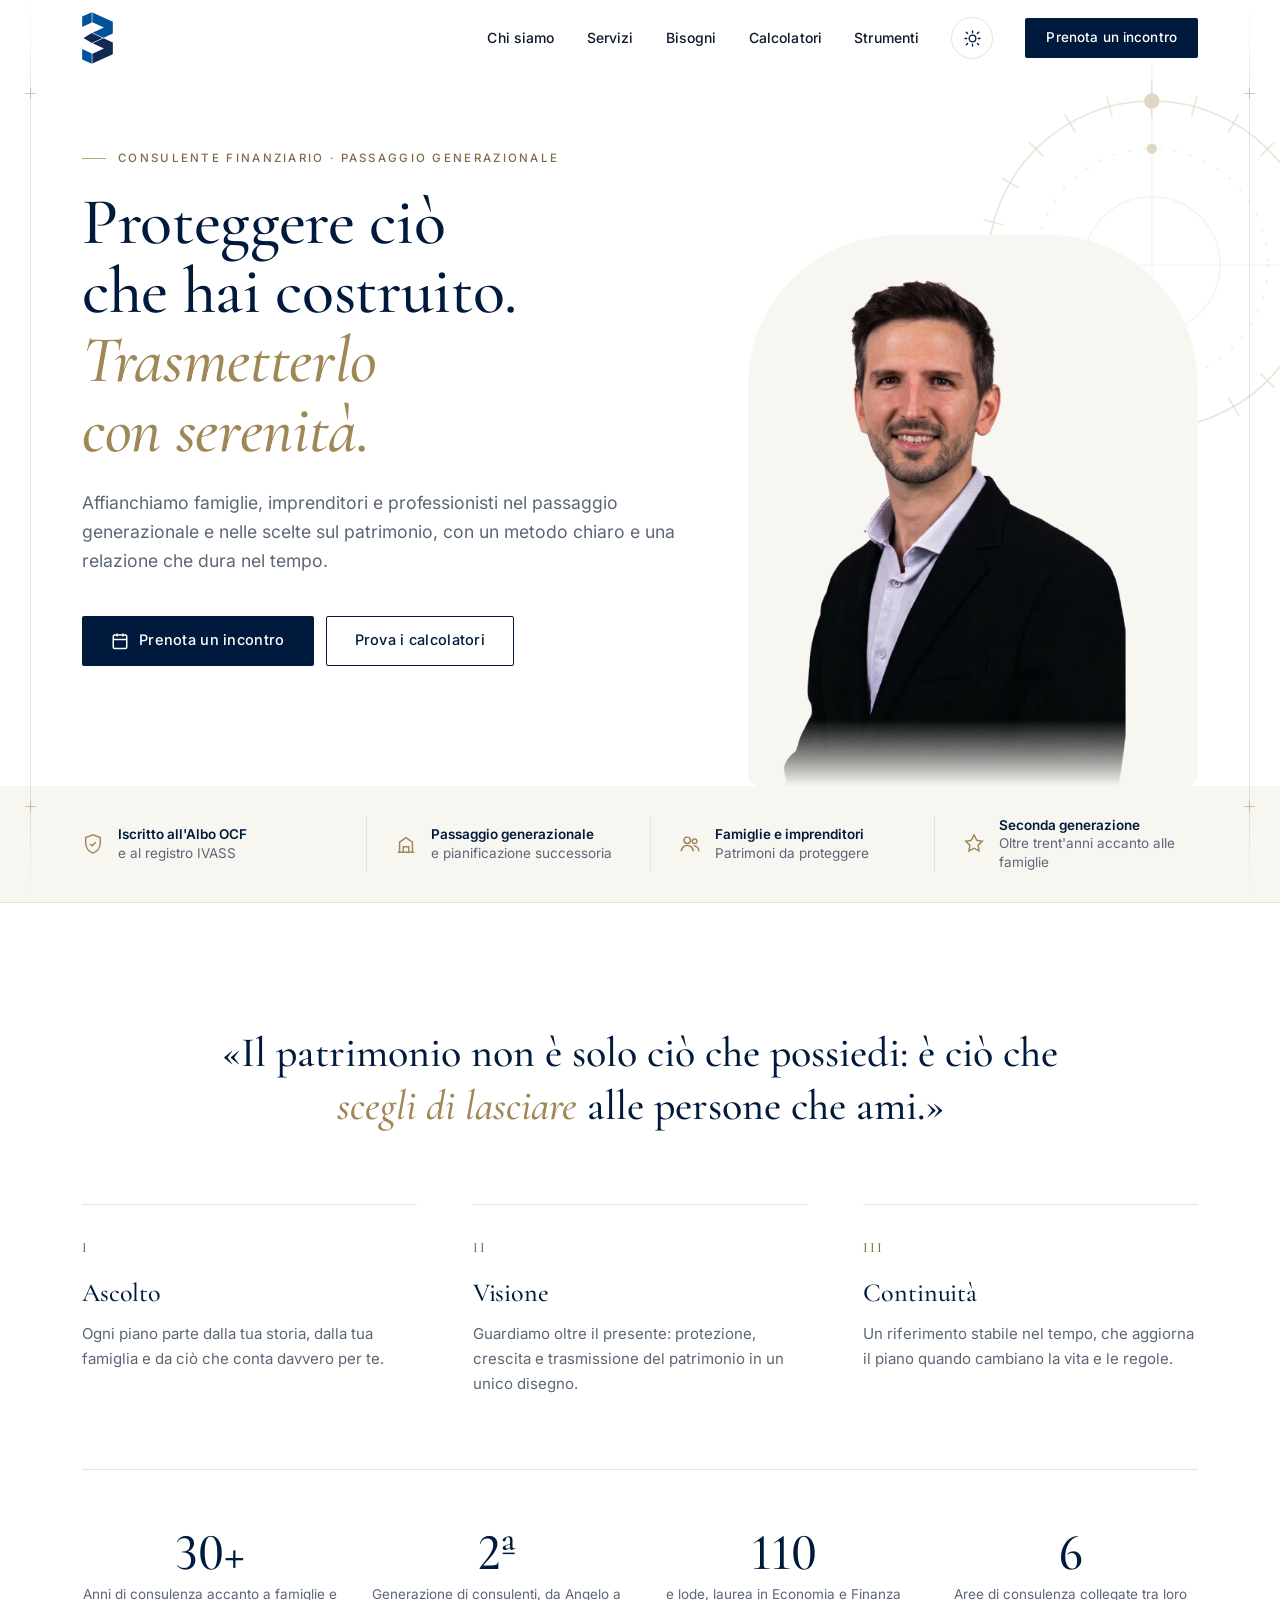
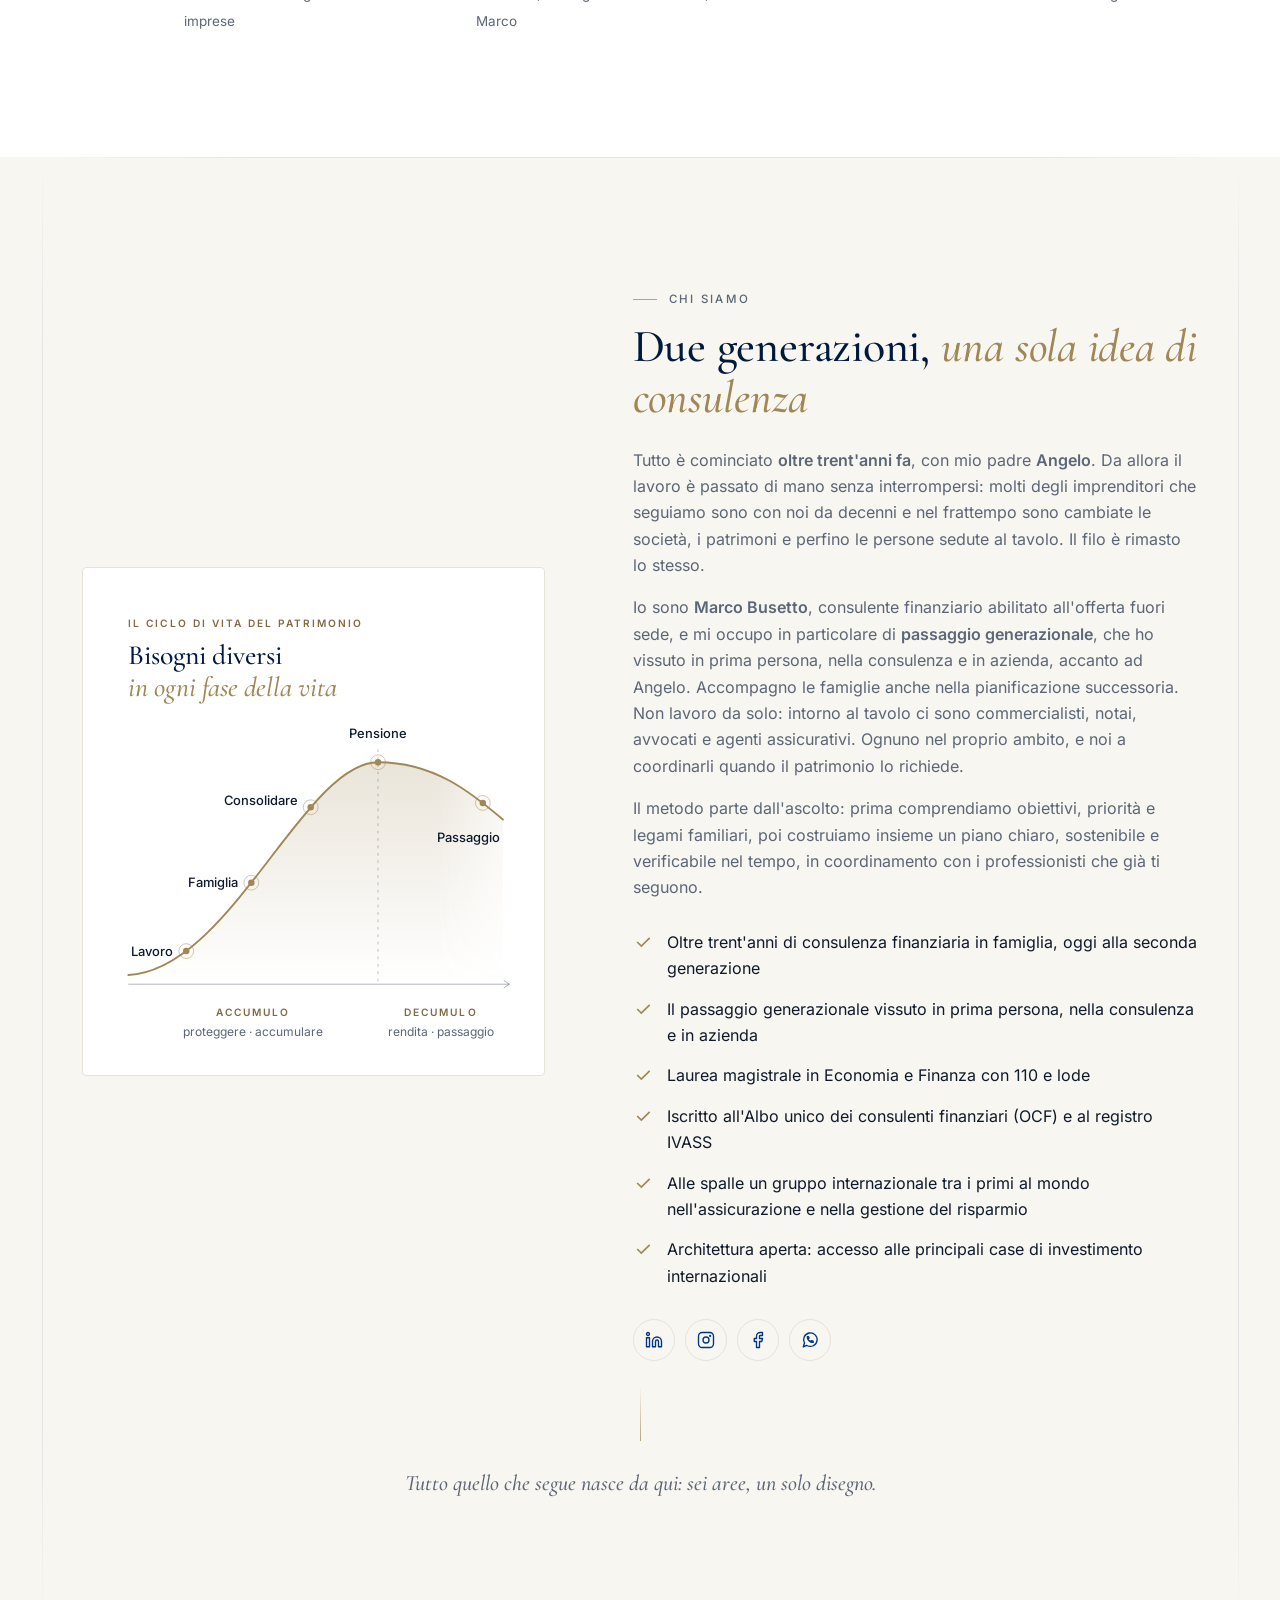
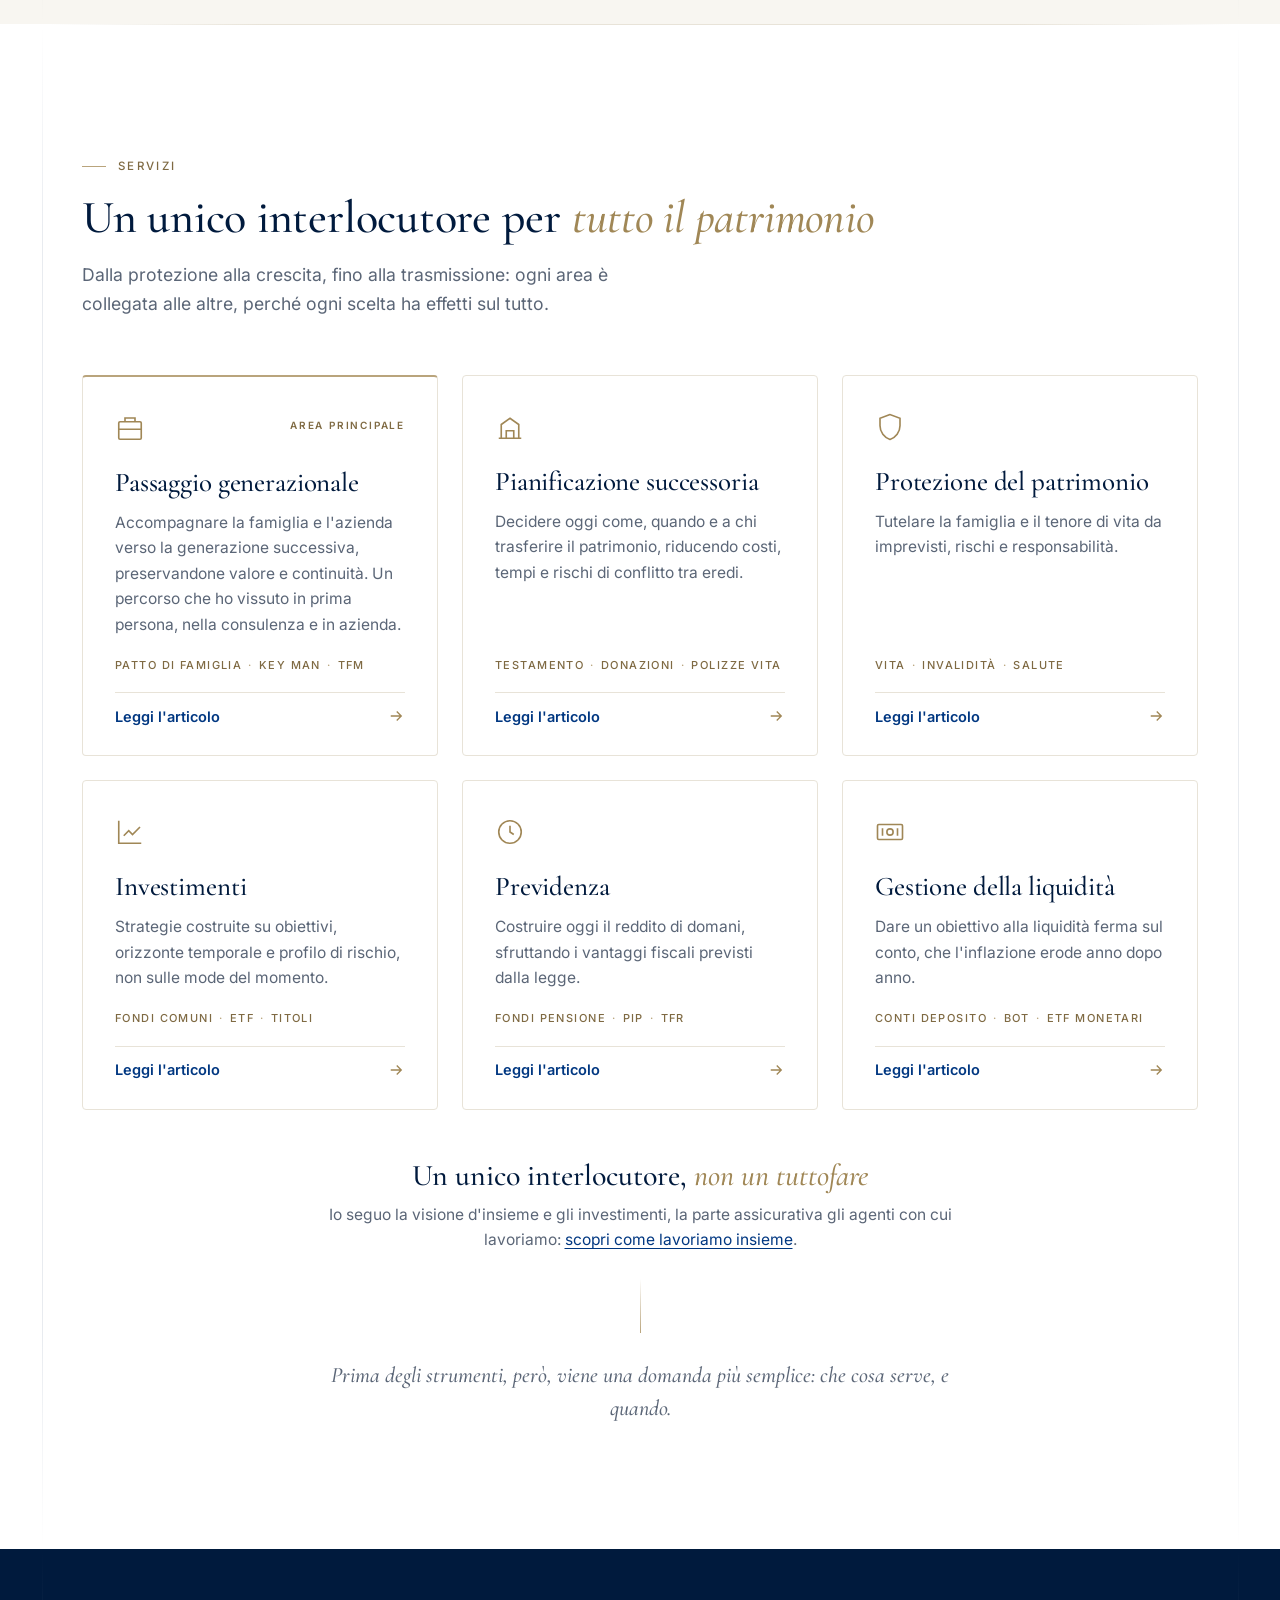
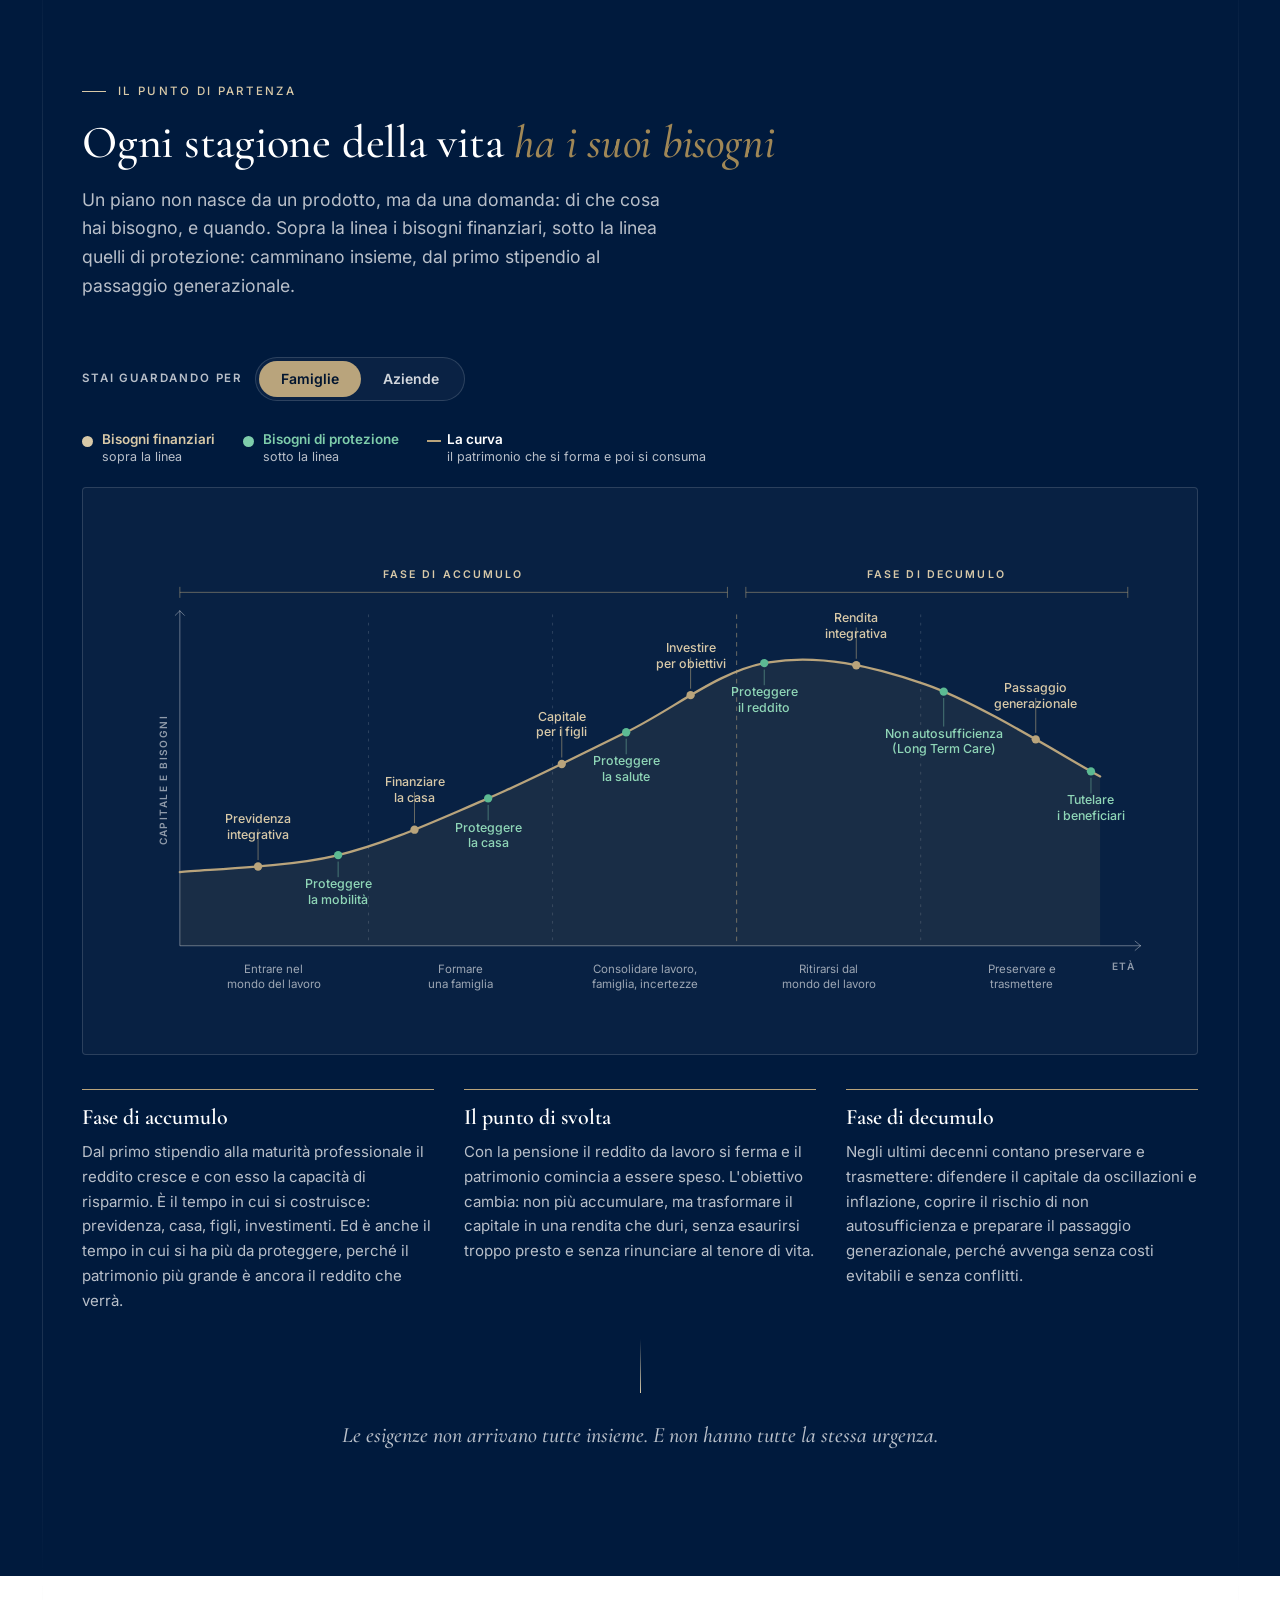
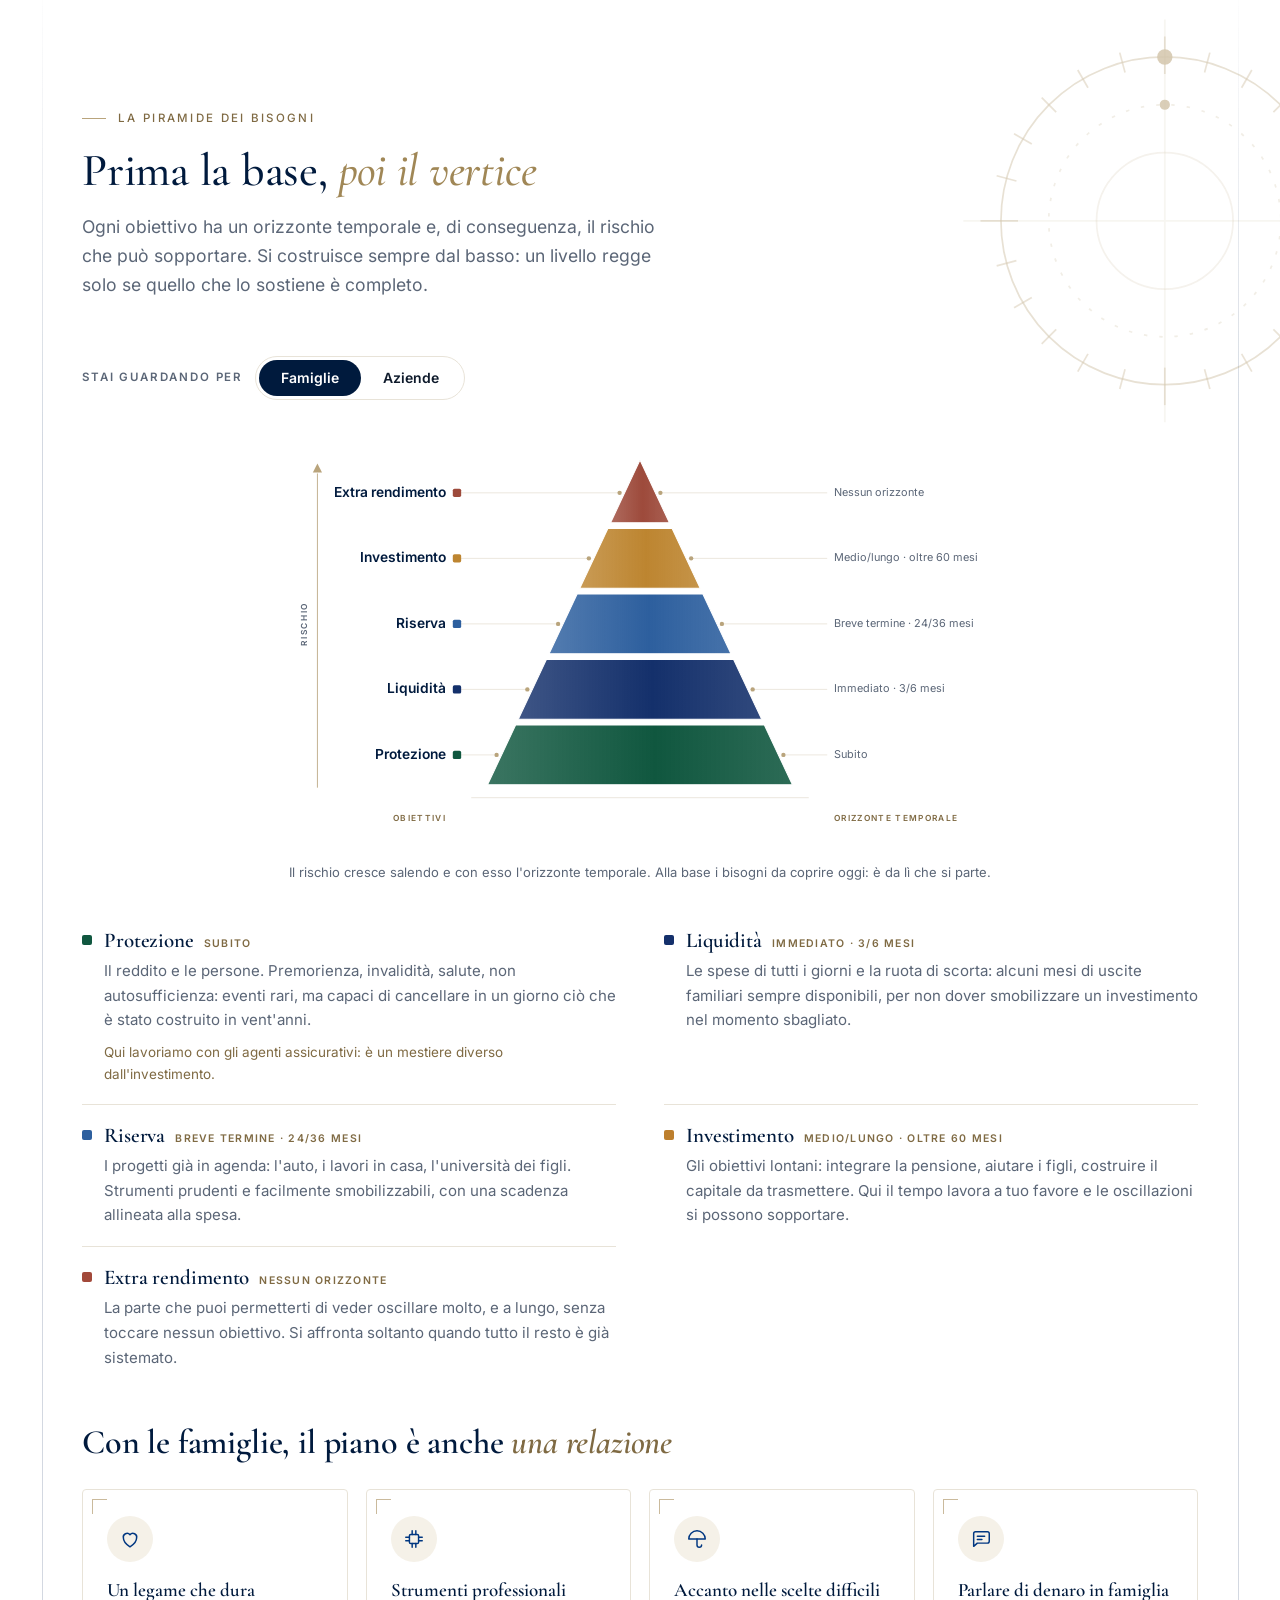
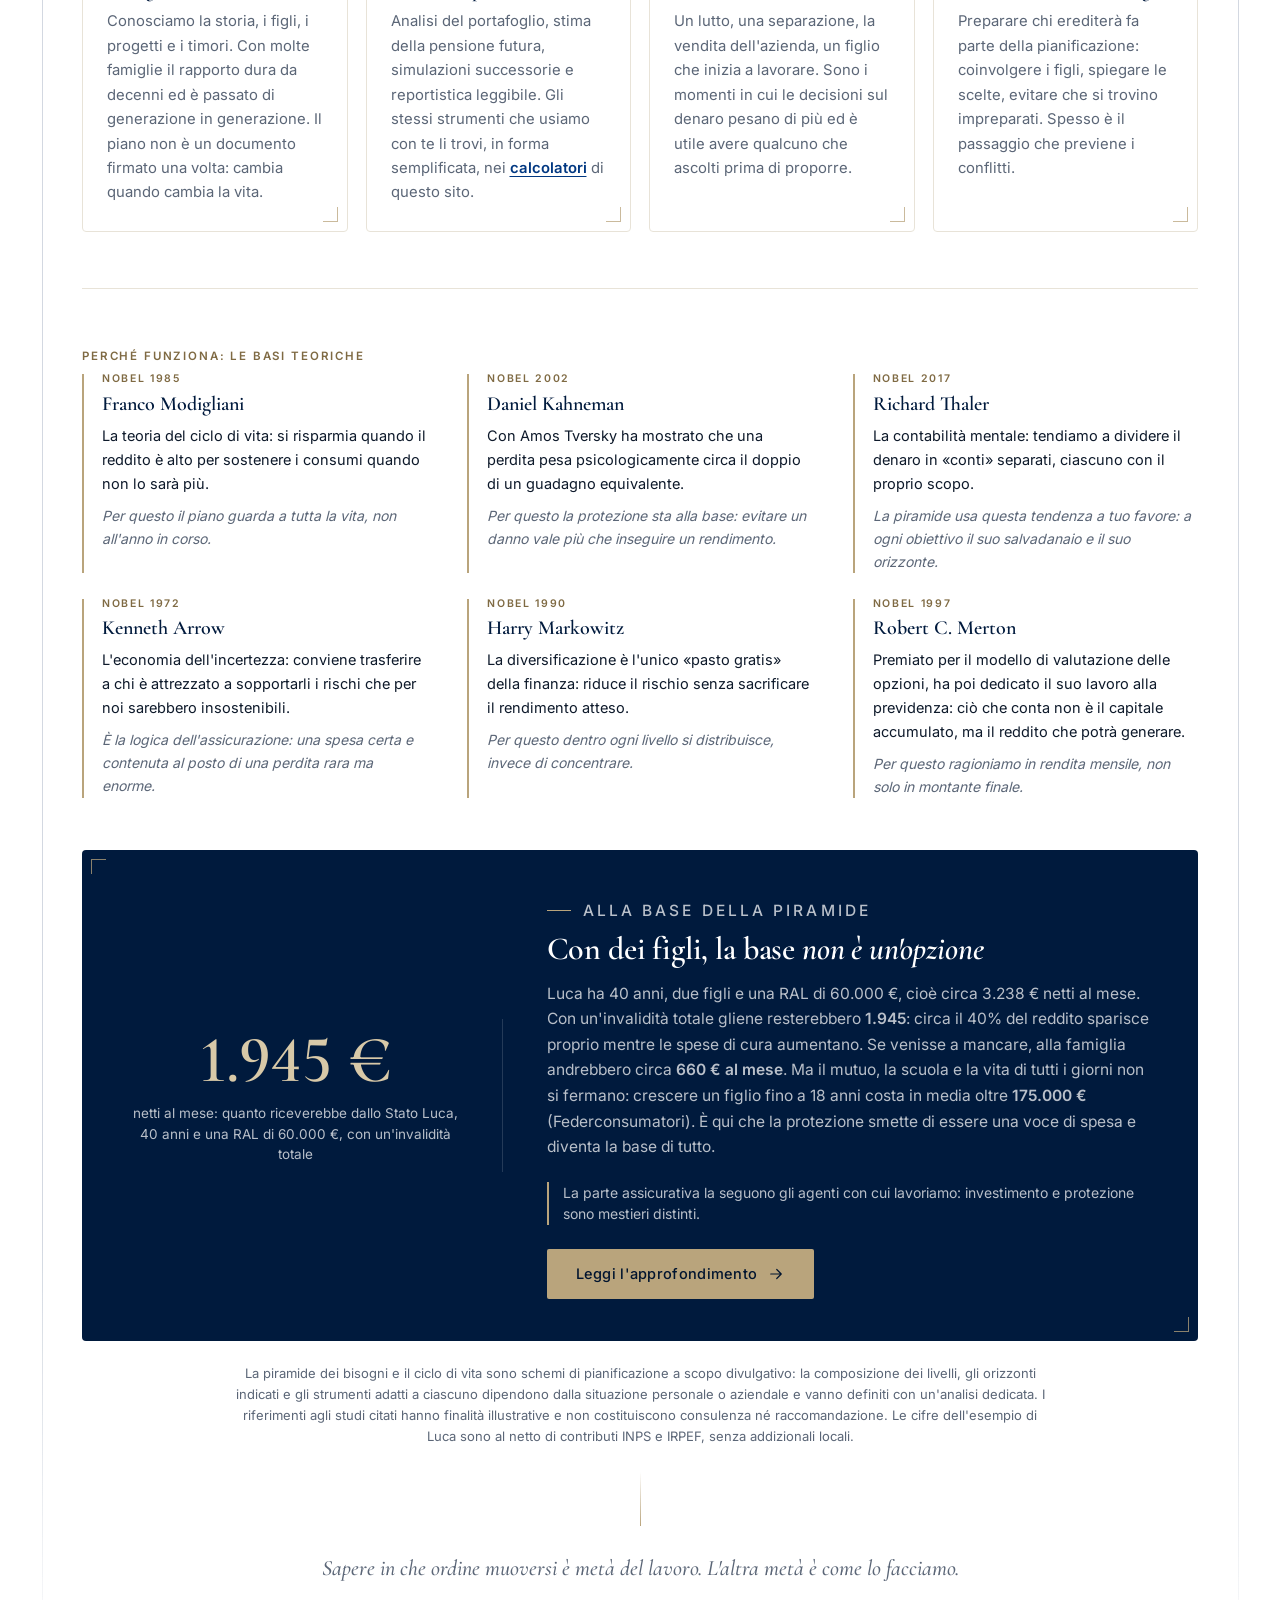
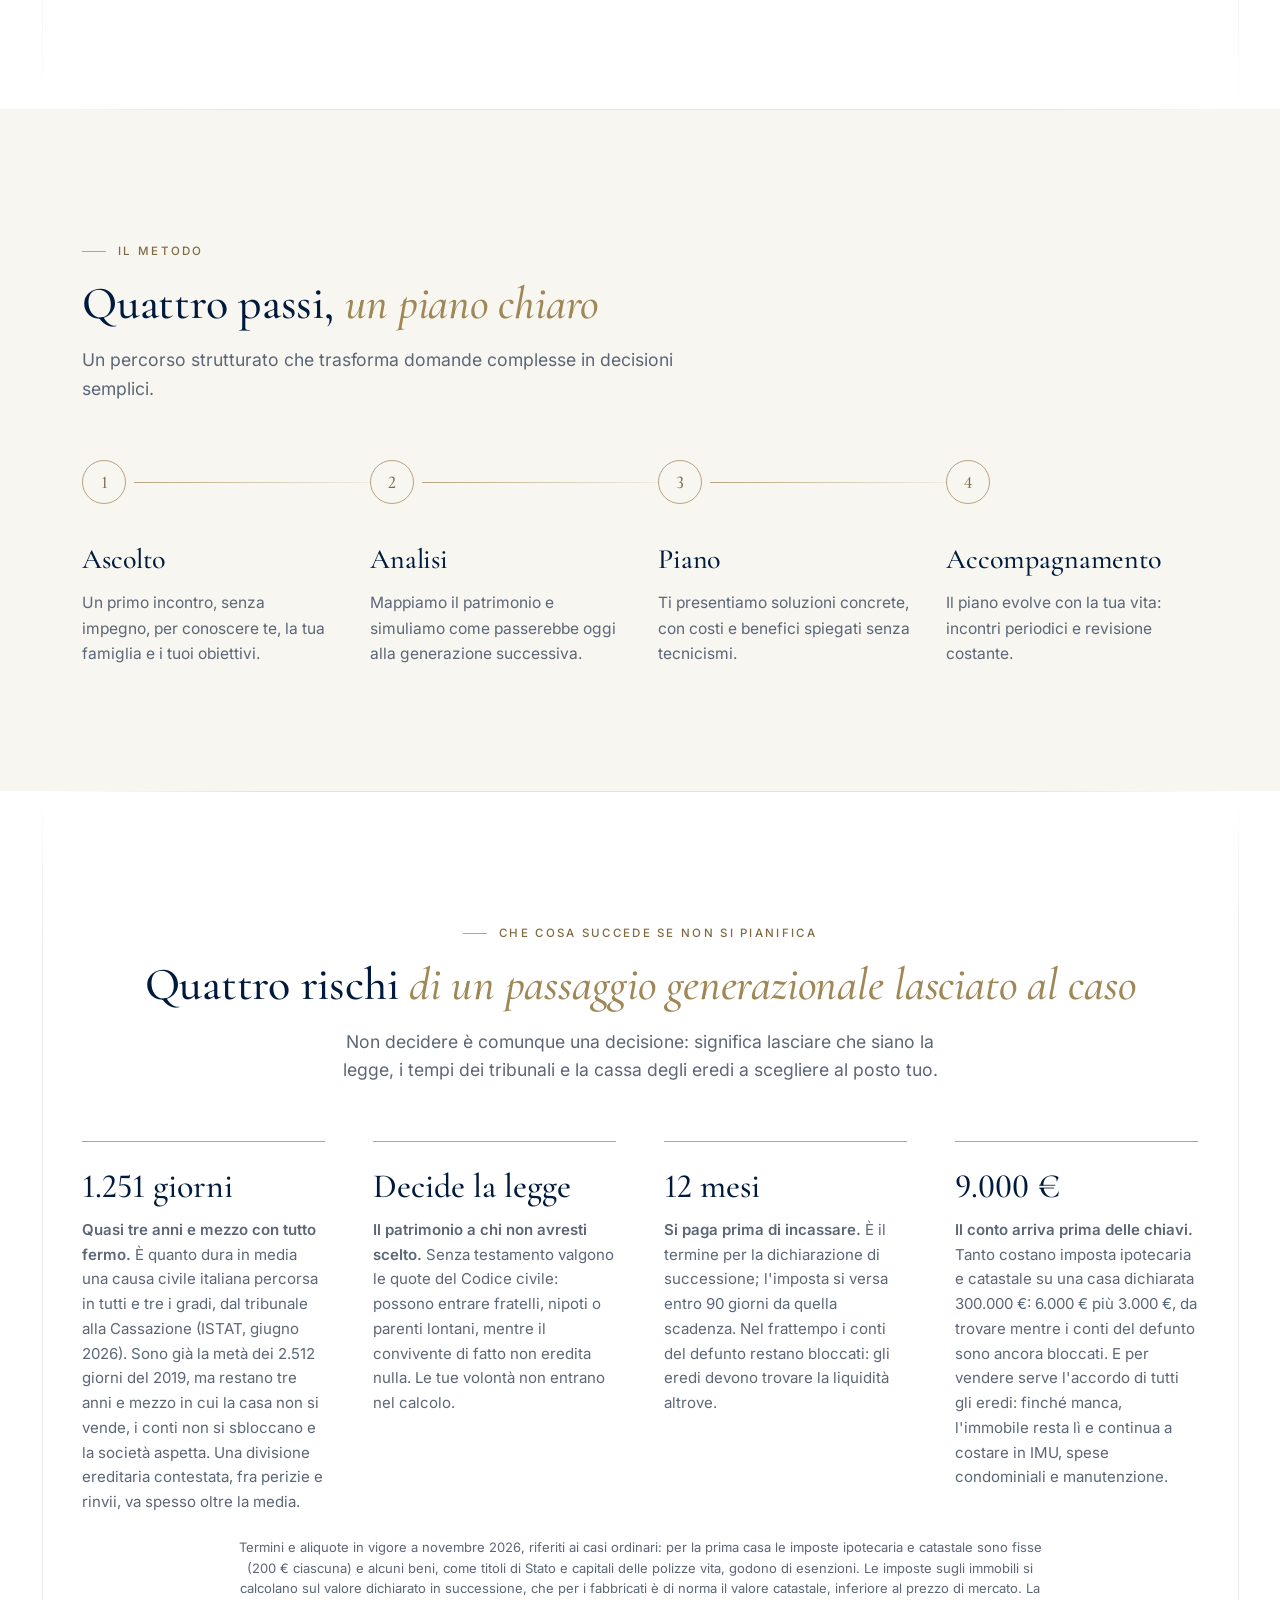
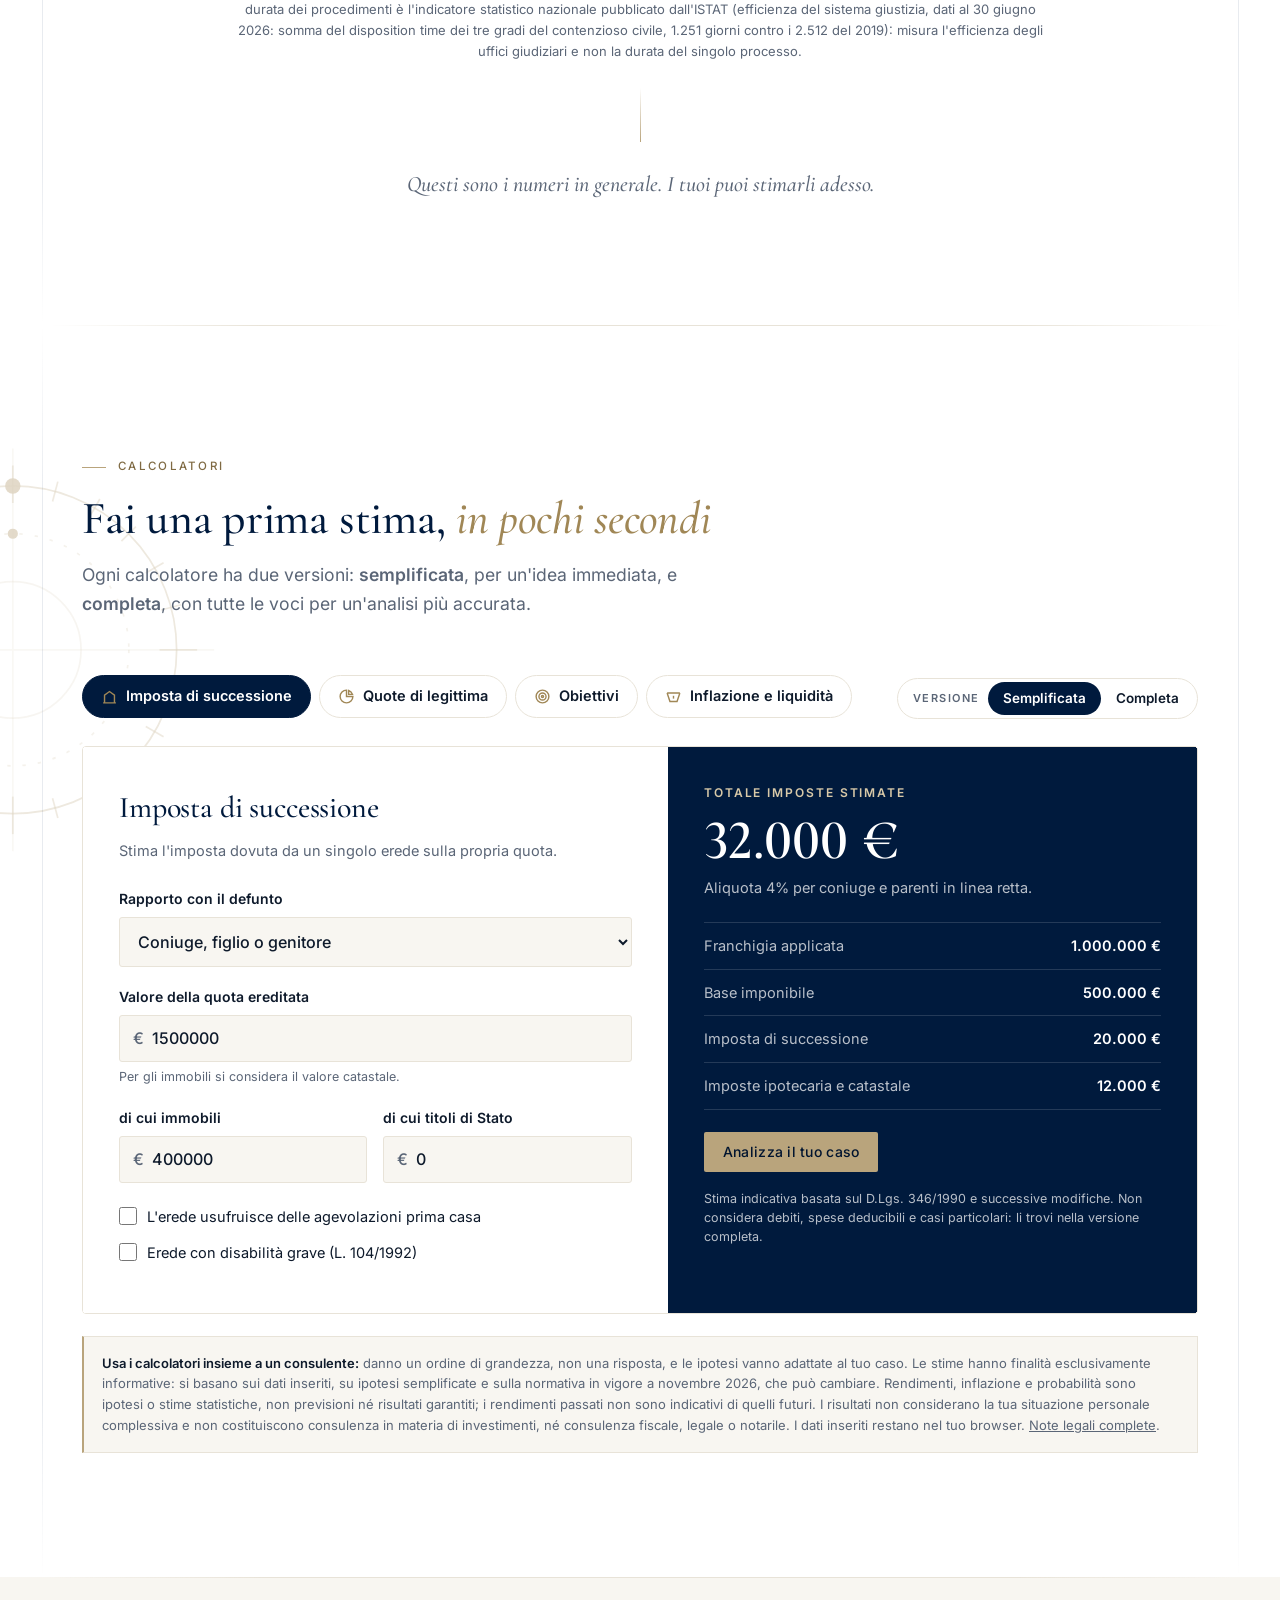
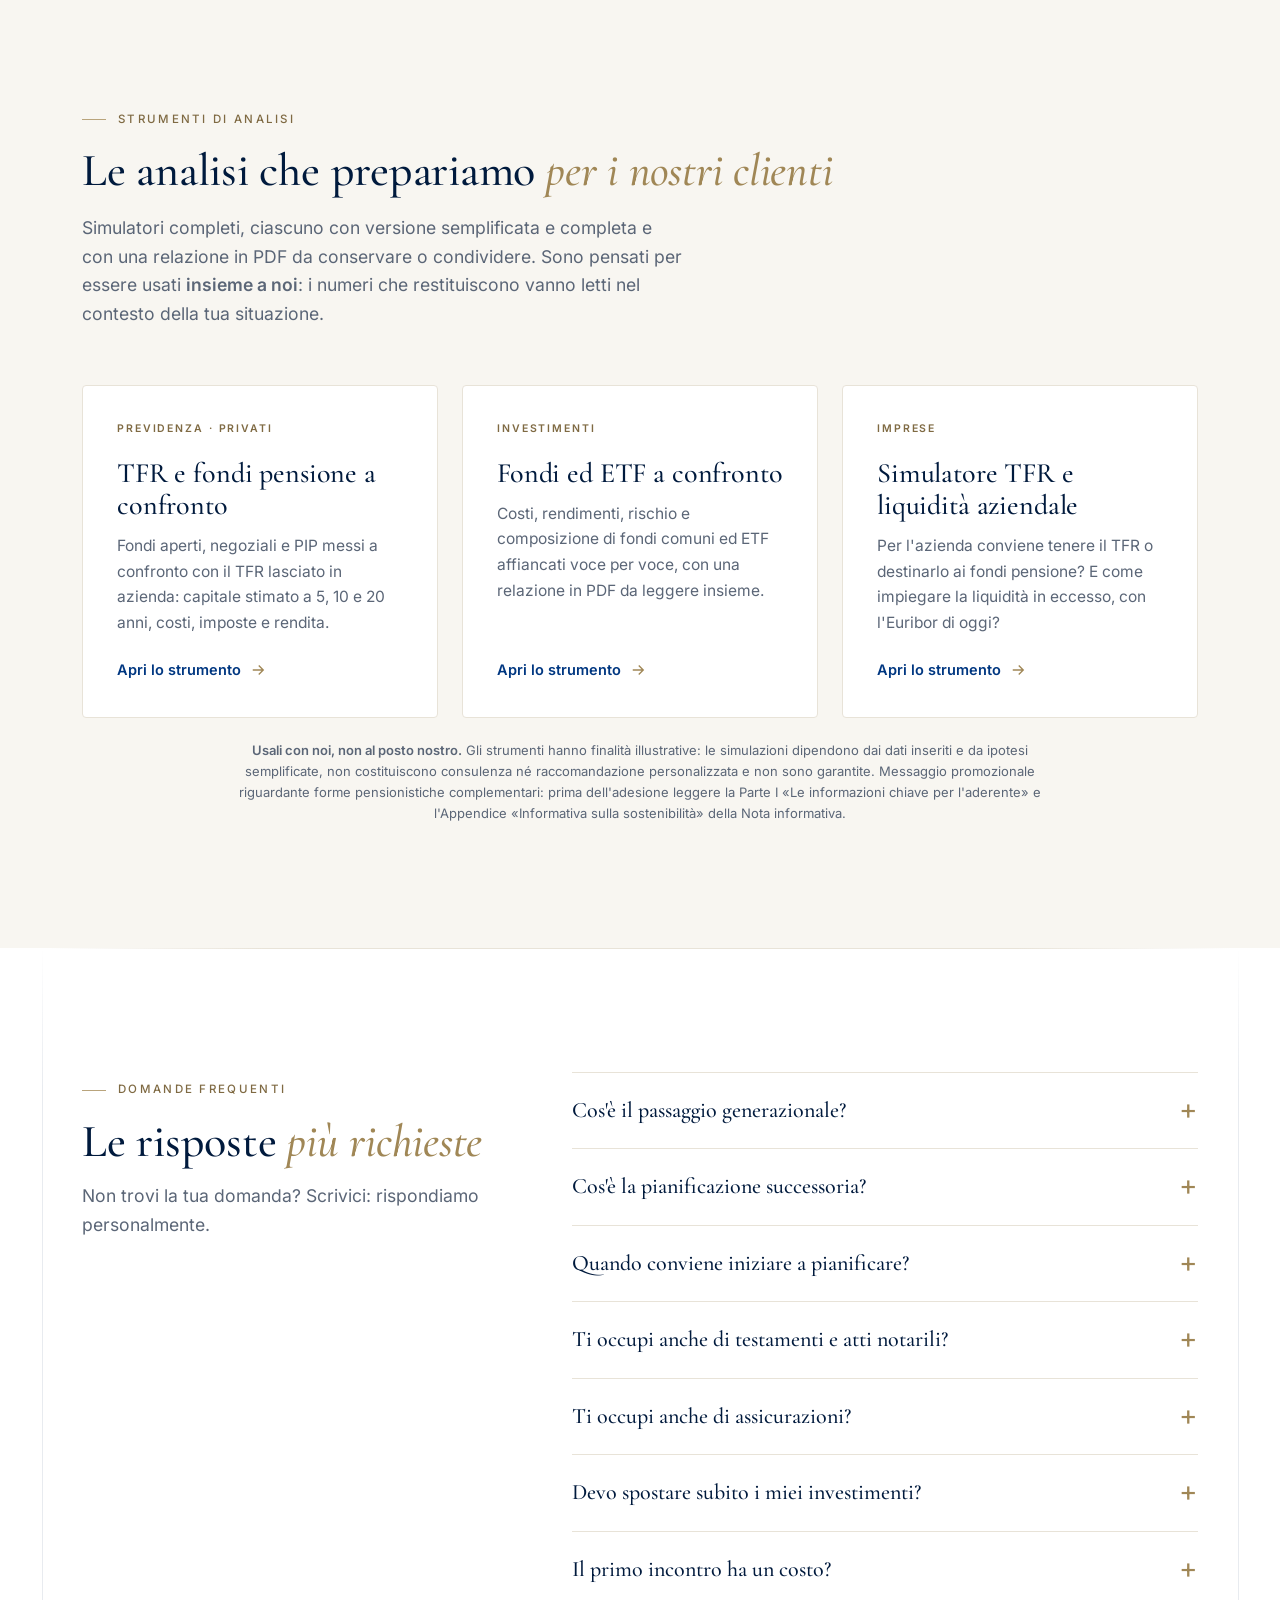
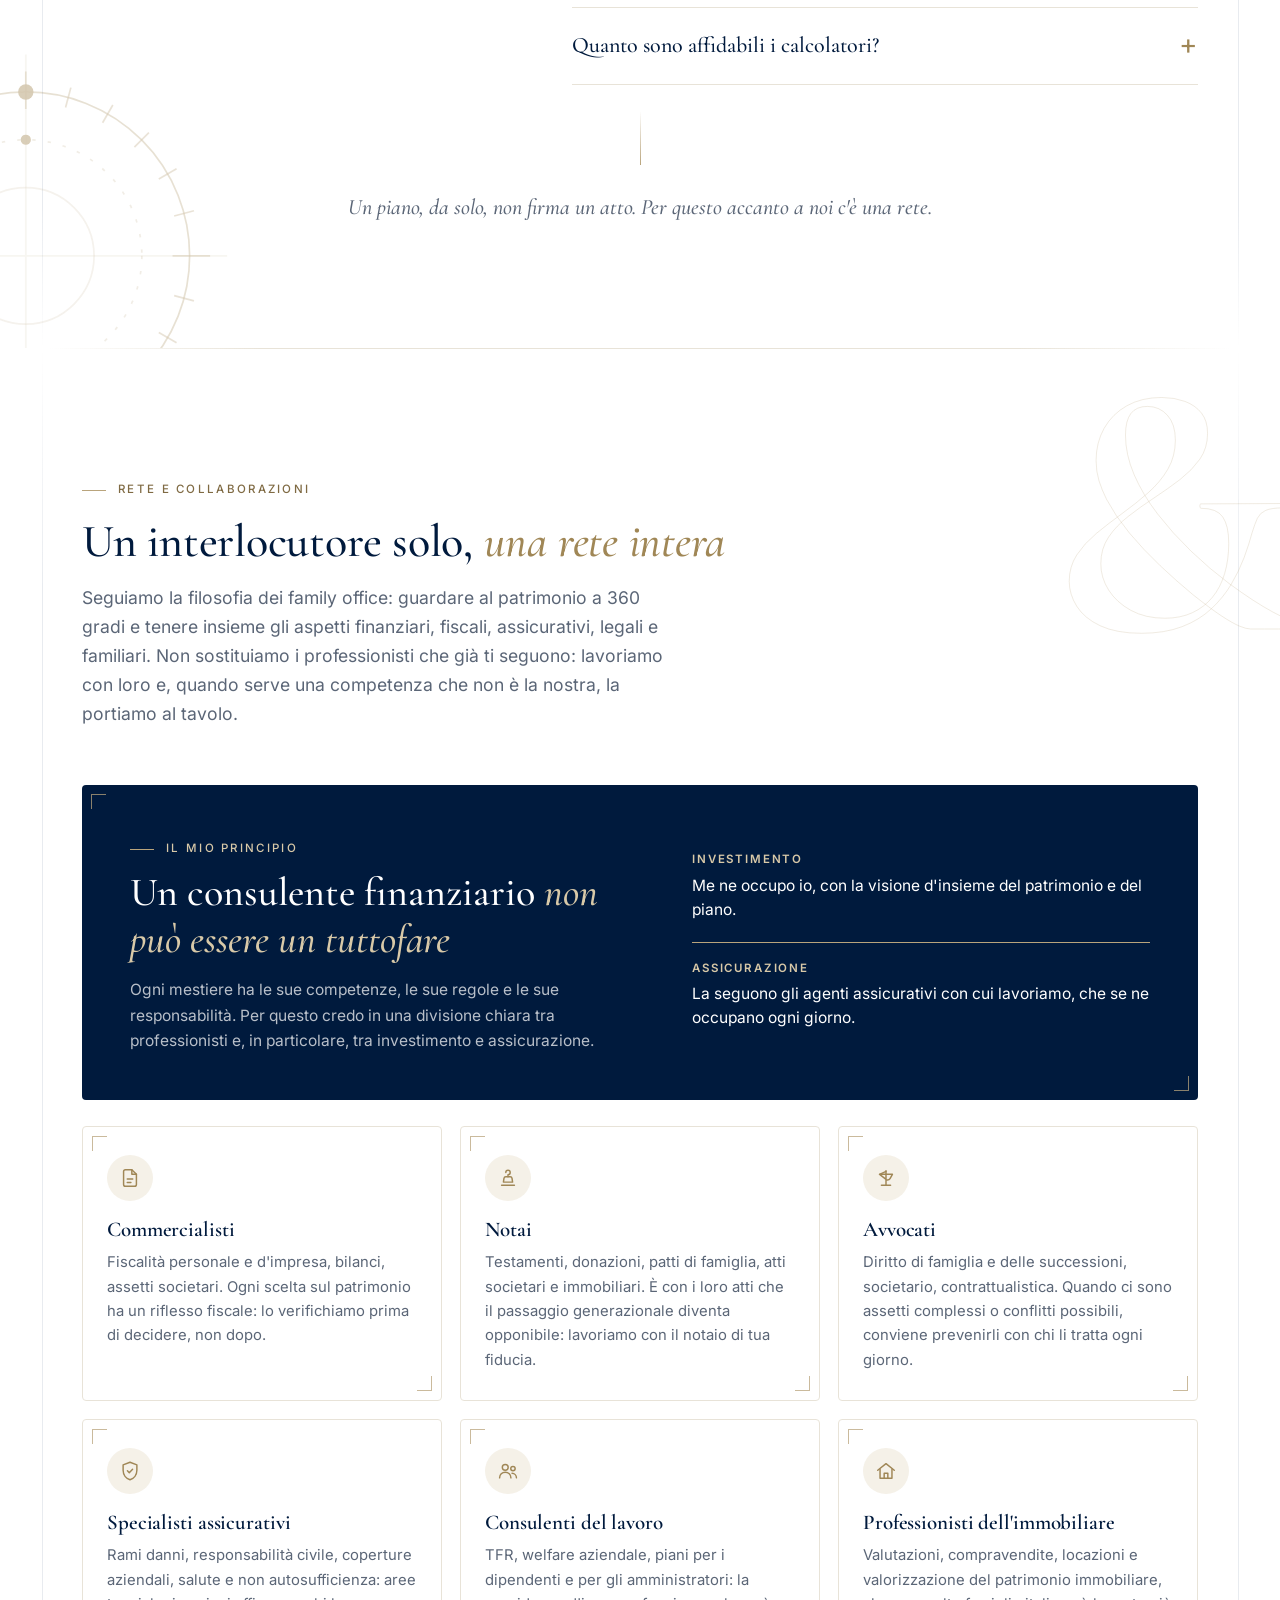
==== commit 1b206c25: "Barra dei contatti fino al bordo e logo della stessa misura nei due temi La barra: il margine di sic" ====
--- a/index.html
+++ b/index.html
@@ -83,7 +83,7 @@
 .hdr .wrap{display:flex;align-items:center;justify-content:space-between;height:76px}
 .hdr.solid{background:rgba(255,255,255,.94);backdrop-filter:blur(12px);-webkit-backdrop-filter:blur(12px);box-shadow:0 1px 0 var(--line)}
 .brand{display:inline-flex;align-items:center;text-decoration:none}
-.brand img{display:block;height:44px;width:auto}
+.brand img{display:block;height:52px;width:auto}
 .nav{display:none;align-items:center;gap:32px}
 .nav a{color:var(--ink);text-decoration:none;font-size:14px;font-weight:500;letter-spacing:.01em;transition:color .2s}
 .nav a:hover{color:var(--gold-ink)}
@@ -94,7 +94,7 @@
 .mnav{position:fixed;inset:0;z-index:60;background:var(--paper);color:var(--ink);display:flex;flex-direction:column;padding:16px var(--pad) 40px;overflow-y:auto;
   transform:translateY(-100%);transition:transform .35s ease;visibility:hidden}
 .mnav.open{transform:none;visibility:visible}
-.mnav-top{display:flex;justify-content:space-between;align-items:center;gap:12px;height:56px;margin-bottom:24px}
+.mnav-top{display:flex;flex:none;justify-content:space-between;align-items:center;gap:12px;height:68px;margin-bottom:22px}
 .mnav-brand{margin-right:auto}
 @media (max-height:760px){.mnav a.l{font-size:25px;padding:9px 0}}
 .mnav a.l{display:block;font:500 30px/1.2 var(--serif);color:var(--head);text-decoration:none;padding:13px 0;border-bottom:1px solid var(--line)}
@@ -424,7 +424,10 @@
 .form textarea{width:100%;min-height:110px;font:500 16px/1.4 var(--sans);background:var(--ivory);border:1px solid var(--line);border-radius:3px;padding:13px 14px;resize:vertical}
 .form .btn{width:100%;margin-top:6px}
 .form .priv{font-size:12.5px;color:var(--muted);margin:12px 0 0}
-.links{display:grid;gap:10px;margin-top:20px}
+.links{display:grid;gap:12px;margin-top:54px;padding-top:40px;border-top:1px solid var(--line)}
+.links .eyebrow{grid-column:1/-1}
+@media (min-width:720px){.links{grid-template-columns:1fr 1fr;gap:14px 20px}}
+@media (min-width:1080px){.links{grid-template-columns:repeat(3,1fr);margin-top:64px}}
 .lnk{display:flex;align-items:center;gap:14px;padding:14px 16px;color:var(--ink);border:1px solid var(--line);border-radius:var(--r);text-decoration:none;background:var(--paper);transition:border-color .2s}
 .lnk:hover{border-color:var(--gold)}
 .lnk .ic{flex:none;width:38px;height:38px;border-radius:50%;background:var(--gold-soft);color:var(--gold-ink);display:grid;place-items:center}
@@ -436,6 +439,7 @@
 /* ---------- footer ---------- */
 .ftr{position:relative;background:var(--paper);color:var(--muted);font-size:14px;padding:72px 0 110px;border-top:1px solid var(--line)}
 @media (min-width:960px){.ftr{padding-bottom:44px}}
+@media (max-width:1023px){.ftr{padding-bottom:calc(110px + env(safe-area-inset-bottom,0px))}}
 .ftr-grid{display:grid;gap:40px;padding-bottom:40px;border-bottom:1px solid var(--line)}
 @media (min-width:820px){.ftr-grid{grid-template-columns:1.4fr 1fr 1fr}}
 .ftr-logo{display:block;width:150px;height:auto}
@@ -454,12 +458,16 @@
 .ftr-tools button:hover{border-color:var(--gold)}
 
 /* ---------- mobile action bar ---------- */
+/* il margine di sicurezza dell'iPhone sta dentro i pulsanti, così ognuno porta
+   il proprio colore fino al bordo dello schermo e sotto non resta una striscia */
 .mbar{position:fixed;left:0;right:0;bottom:0;z-index:40;display:grid;grid-auto-flow:column;grid-auto-columns:1fr;gap:1px;background:var(--line-dark);
-  padding-bottom:env(safe-area-inset-bottom);transform:translateY(110%);transition:transform .3s;box-shadow:0 -8px 24px rgba(0,20,47,.2)}
+  transform:translateY(110%);transition:transform .3s;box-shadow:0 -8px 24px rgba(0,20,47,.2)}
 .mbar.on{transform:none}
-.mbar a{display:flex;flex-direction:column;align-items:center;gap:4px;padding:10px 4px;background:var(--navy-950);color:#fff;text-decoration:none;font-size:12px;font-weight:500}
+.mbar a{display:flex;flex-direction:column;align-items:center;justify-content:center;gap:5px;
+  padding:13px 4px calc(13px + env(safe-area-inset-bottom,0px));
+  background:var(--navy-950);color:#fff;text-decoration:none;font-size:12.5px;font-weight:500}
 .mbar a.pri{background:var(--gold);color:var(--navy-950)}
-.mbar svg{width:20px;height:20px}
+.mbar svg{width:21px;height:21px}
 @media (min-width:1024px){.mbar{display:none}}
 
 .toast{position:fixed;left:50%;bottom:90px;transform:translate(-50%,20px);opacity:0;background:var(--navy-950);color:#fff;padding:11px 18px;border-radius:999px;font-size:14px;transition:.25s;pointer-events:none;z-index:70}
@@ -632,8 +640,8 @@
 :root[data-theme="dark"] .frame{--fr-c:rgba(216,201,168,.16)}
 :root[data-theme="dark"] .wm{-webkit-text-stroke-color:rgba(216,201,168,.16)}
 /* il logo resta dei suoi colori: al buio gli diamo un fondo chiaro per non perderne la parte scura */
-:root[data-theme="dark"] .brand img,:root[data-theme="dark"] .ftr-logo{background:#f4f1e9;border-radius:5px;padding:5px 8px}
-:root[data-theme="dark"] .ftr-logo{padding:10px 14px;border-radius:7px}
+:root[data-theme="dark"] .brand img{background:#f4f1e9;border-radius:4px;box-shadow:0 0 0 6px #f4f1e9}
+:root[data-theme="dark"] .ftr-logo{background:#f4f1e9;border-radius:6px;box-shadow:0 0 0 10px #f4f1e9;margin-left:10px}
 :root[data-theme="dark"] .portrait{background:rgba(255,255,255,.05)}
 .thm{flex:none;width:42px;height:42px;display:grid;place-items:center;border:1px solid var(--line);
   background:transparent;color:var(--head);border-radius:50%;cursor:pointer;transition:border-color .2s,color .2s}
@@ -1862,9 +1870,9 @@
           <button class="btn btn-navy" type="submit">Invia richiesta</button>
           <p class="priv">La richiesta si apre nella tua app di posta o su WhatsApp: decidi tu se inviarla. Il primo contatto non costituisce consulenza.</p>
         </form>
-        <div class="links" id="links"></div>
       </div>
     </div>
+    <div class="wrap"><div class="links rv" id="links"></div></div>
   </section>
 </main>
 
@@ -2208,7 +2216,7 @@
   links: [
     { icon: "linkedin",  title: "LinkedIn",  sub: "Profilo professionale", url: "https://www.linkedin.com/in/busettomarco/" },
     { icon: "instagram", title: "Instagram", sub: "Pillole di educazione finanziaria", url: "https://www.instagram.com/marcobusetto_investimenti/" },
-    { icon: "facebook",  title: "Facebook",  sub: "", url: "https://www.facebook.com/marco.busetto.3" },
+    { icon: "facebook",  title: "Facebook",  sub: "Aggiornamenti e contenuti", url: "https://www.facebook.com/marco.busetto.3" },
     { icon: "whatsapp",  title: "Canale WhatsApp", sub: "Approfondimenti di mercato gratuiti", url: "https://tr.ee/Bw2RUl_AnR" },   // link del canale (whatsapp.com/channel/...)
     { icon: "youtube",   title: "YouTube",   sub: "Video e approfondimenti", url: "" },
     { icon: "doc",       title: "Guida gratuita al passaggio generazionale", sub: "Scarica il PDF", url: "" }
@@ -2376,15 +2384,32 @@
       liv.forEach((g, k) => g.classList.toggle('on', k === i));
       voci.forEach((v, k) => v.classList.toggle('on', acceso && k === N - 1 - i));
     };
+    /* sul telefono non c'è il puntatore: il tocco accende e ci resta */
+    const tocco = window.matchMedia ? matchMedia('(hover: none)') : {matches: false};
+    const calmo = window.matchMedia ? matchMedia('(prefers-reduced-motion: reduce)') : {matches: false};
+    let fermo = false;
     const segui = (el, indice) => {
       el.addEventListener('pointerover', e => {
+        if (e.pointerType === 'touch') return;      /* sul tocco decide il clic */
         const t = e.target.closest && e.target.closest(el === sv ? '.pyr-g' : 'li');
         accendi(t ? indice(t) : null);
       });
-      el.addEventListener('pointerleave', () => accendi(null));
+      el.addEventListener('pointerleave', () => { if (!fermo) accendi(null); });
     };
     segui(sv, g => liv.indexOf(g));
     segui(ol, v => N - 1 - voci.indexOf(v));
+    /* toccando uno scalino il testo corrispondente viene portato sotto gli occhi */
+    sv.addEventListener('click', e => {
+      if (!tocco.matches) return;
+      const g = e.target.closest && e.target.closest('.pyr-g');
+      if (!g) return;
+      const i = liv.indexOf(g);
+      accendi(i); fermo = true;
+      voci[N - 1 - i].scrollIntoView({block: 'center', behavior: calmo.matches ? 'auto' : 'smooth'});
+    });
+    document.addEventListener('pointerdown', e => {
+      if (fermo && !(e.target.closest && e.target.closest('.pyr-g,.pyr-list li'))) { fermo = false; accendi(null); }
+    }, {passive: true});
   }
 }
 
